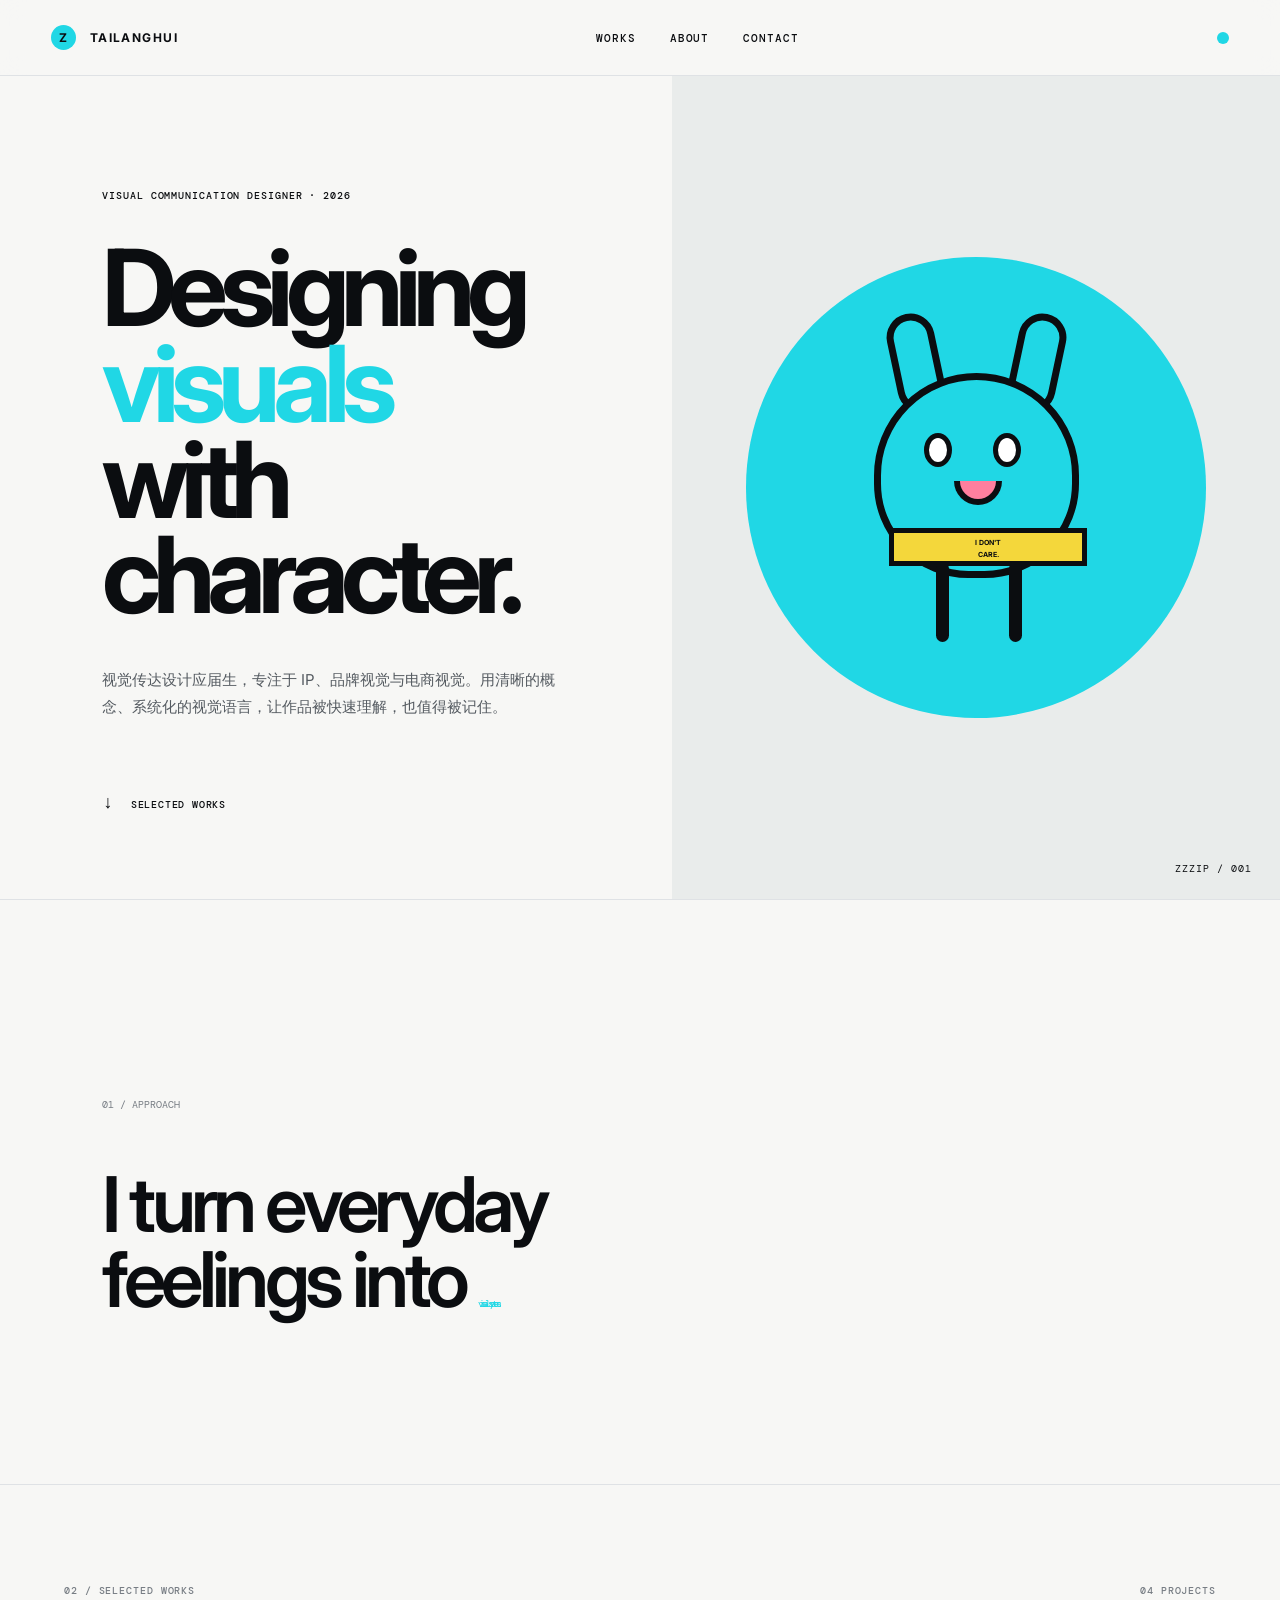
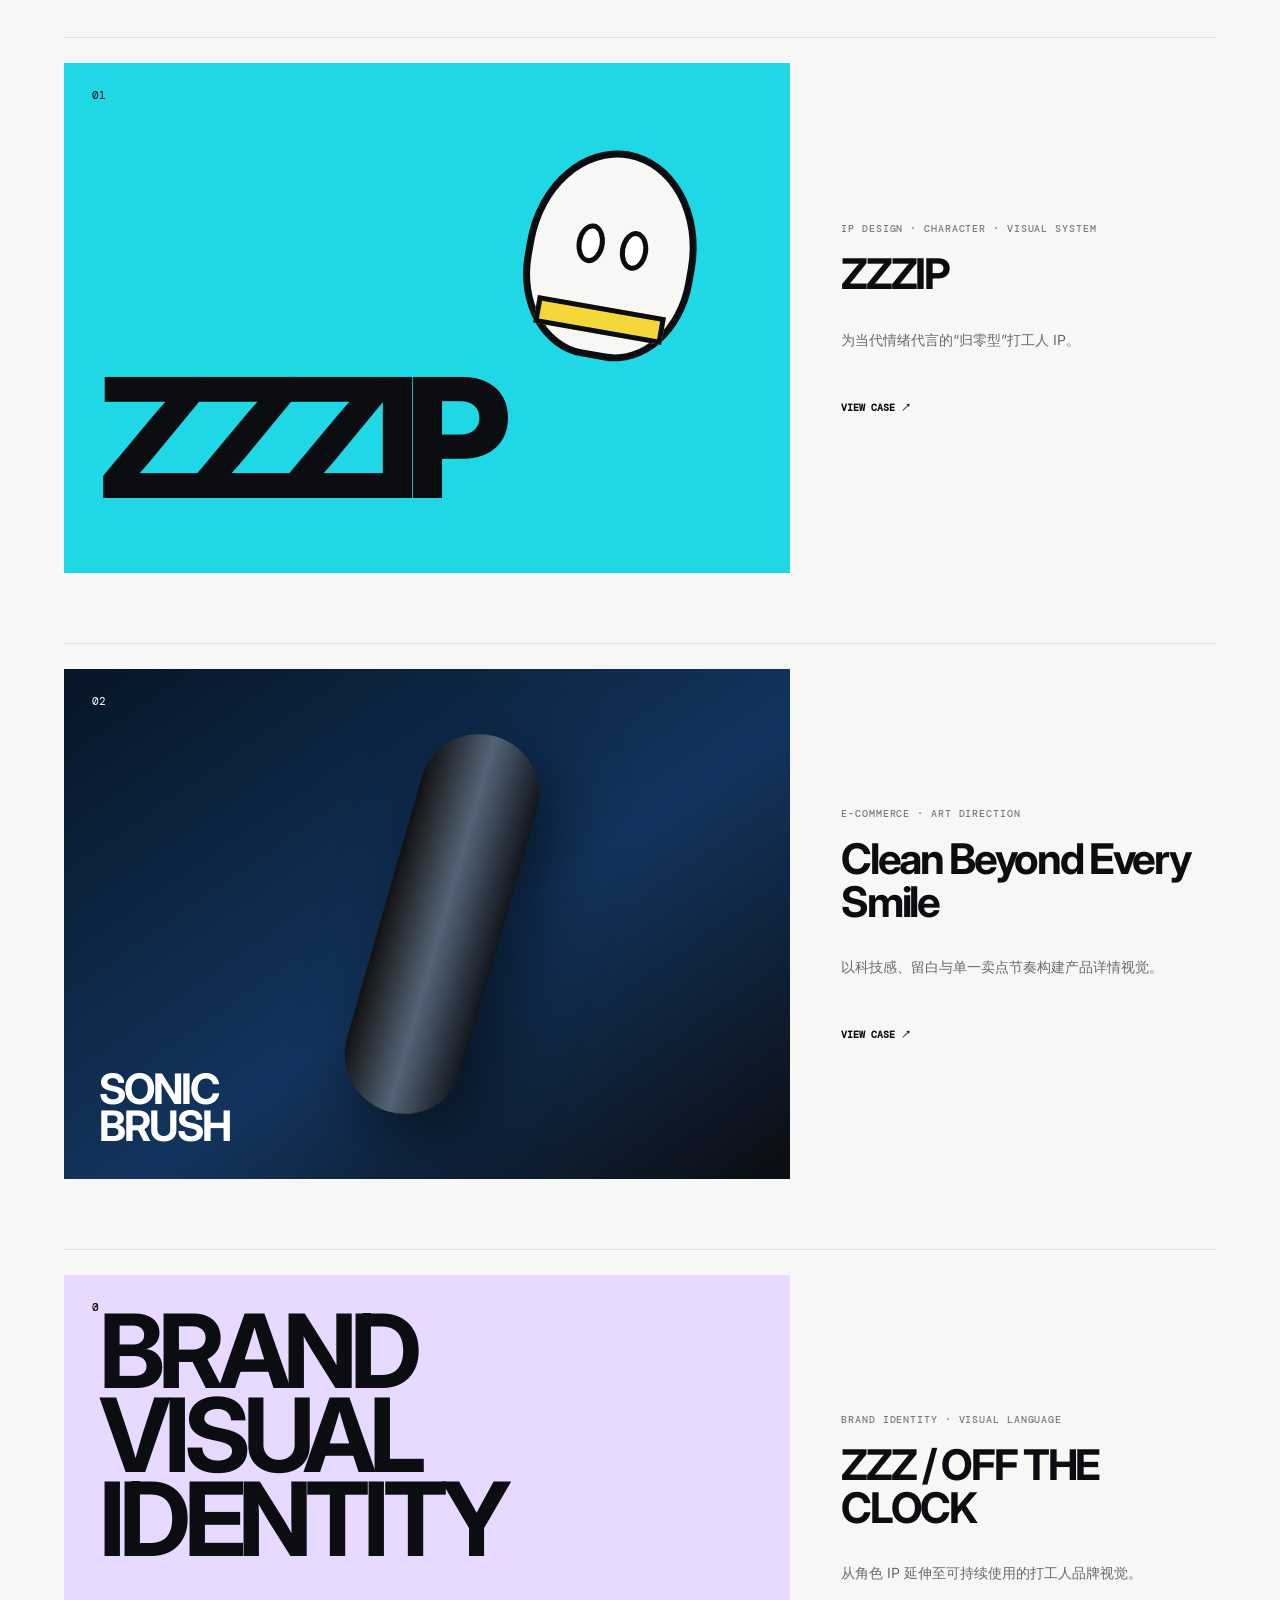
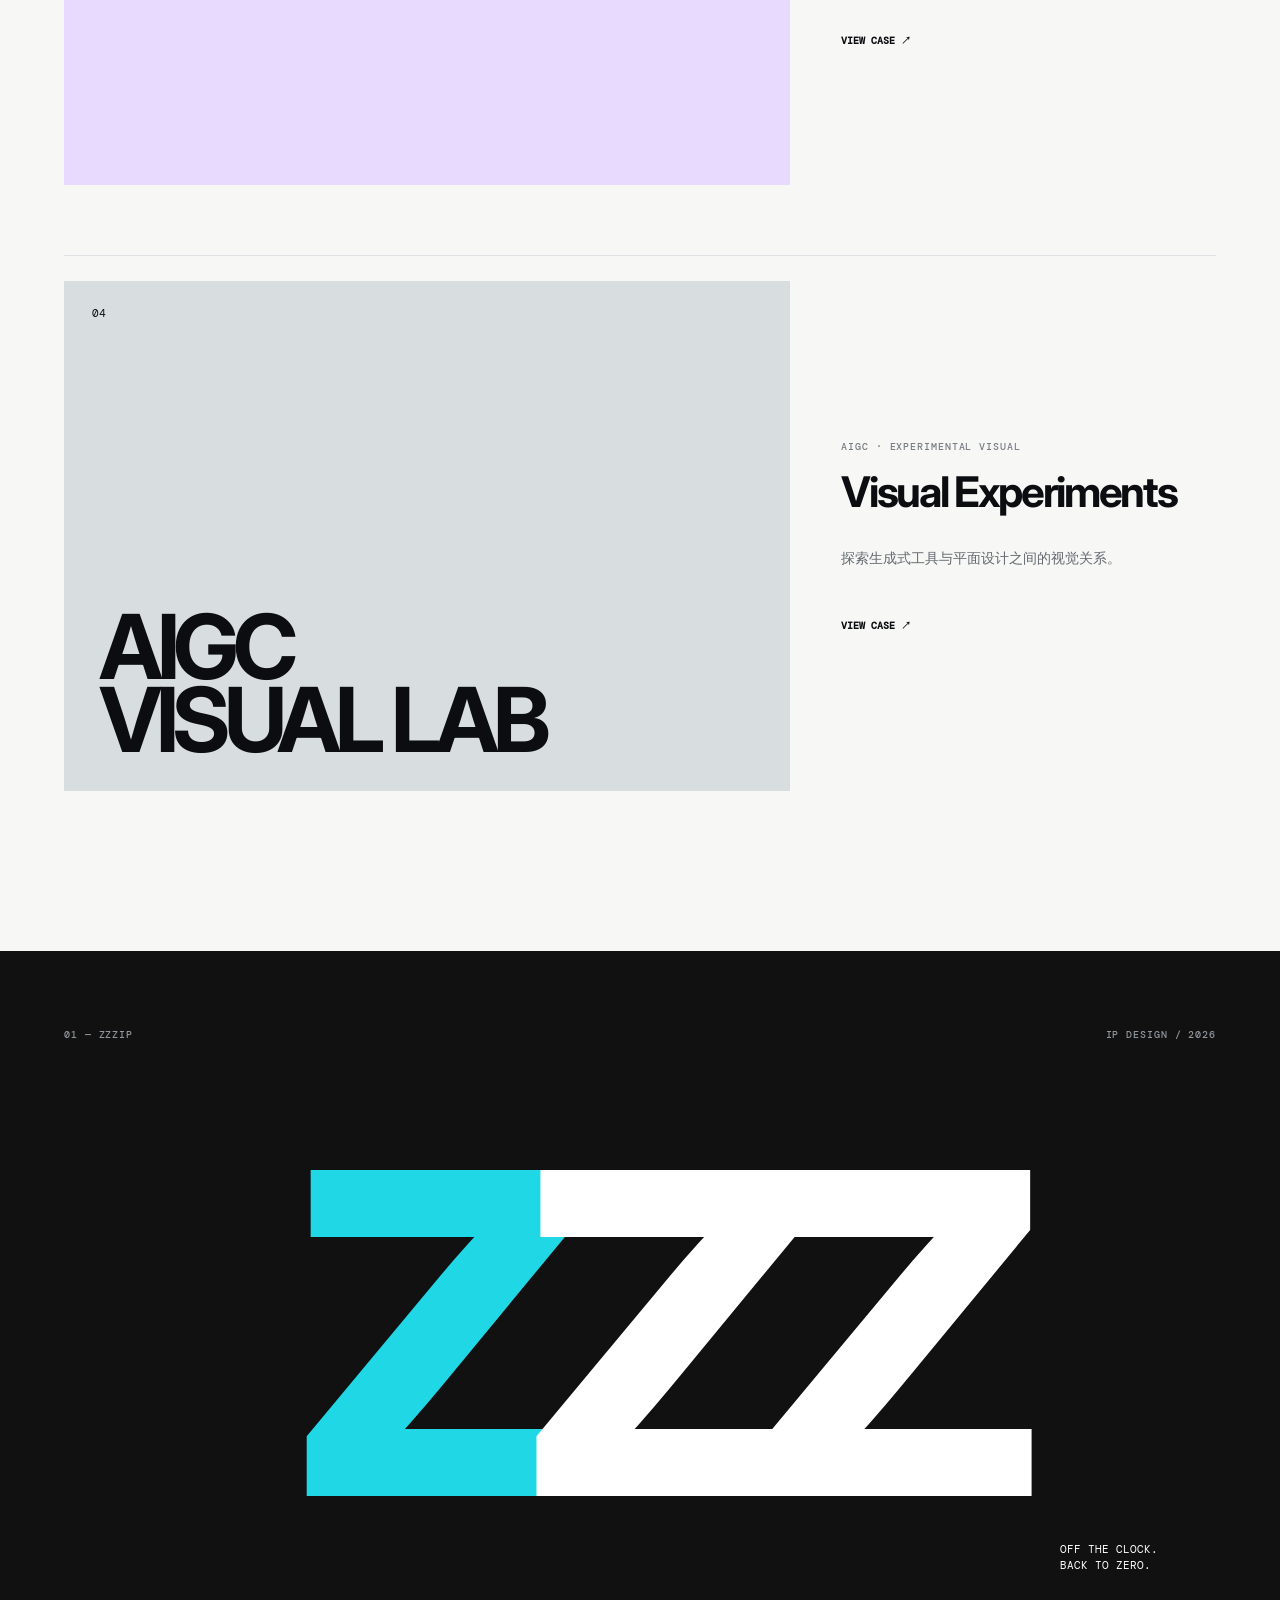
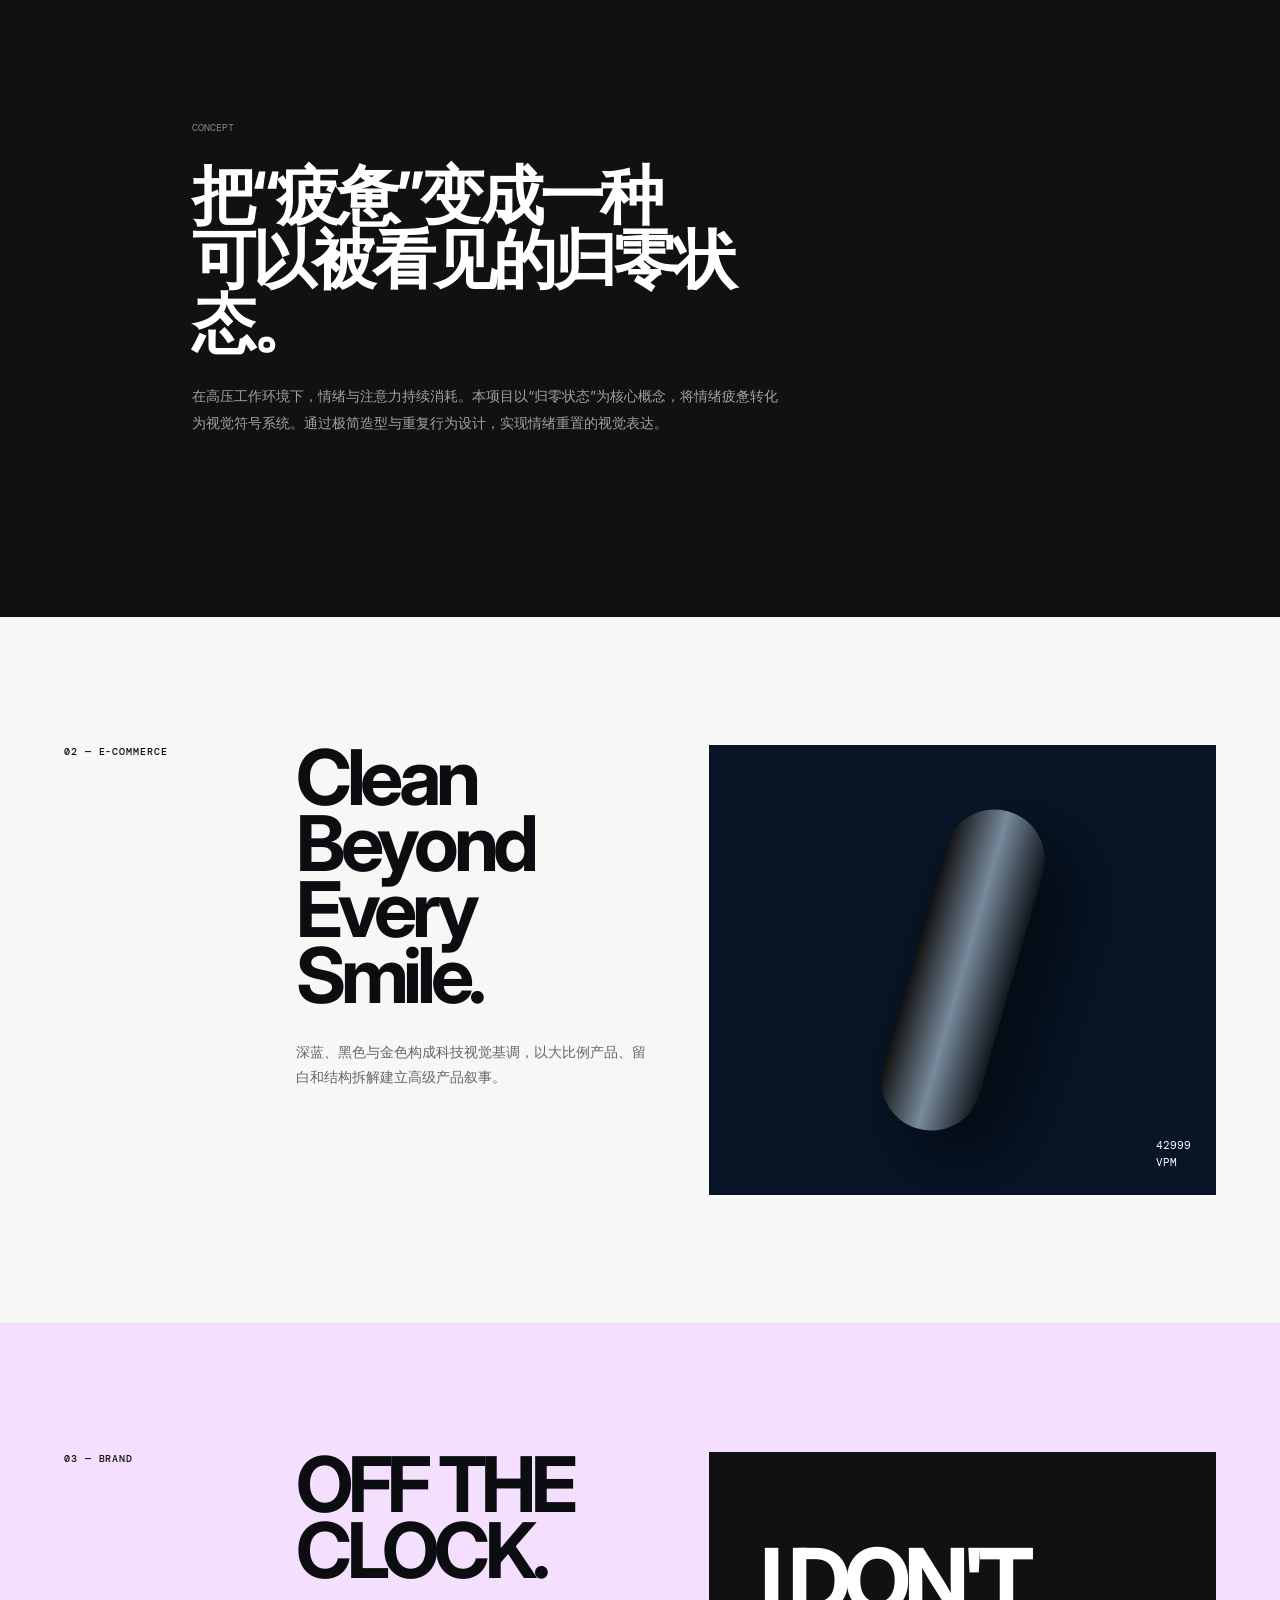
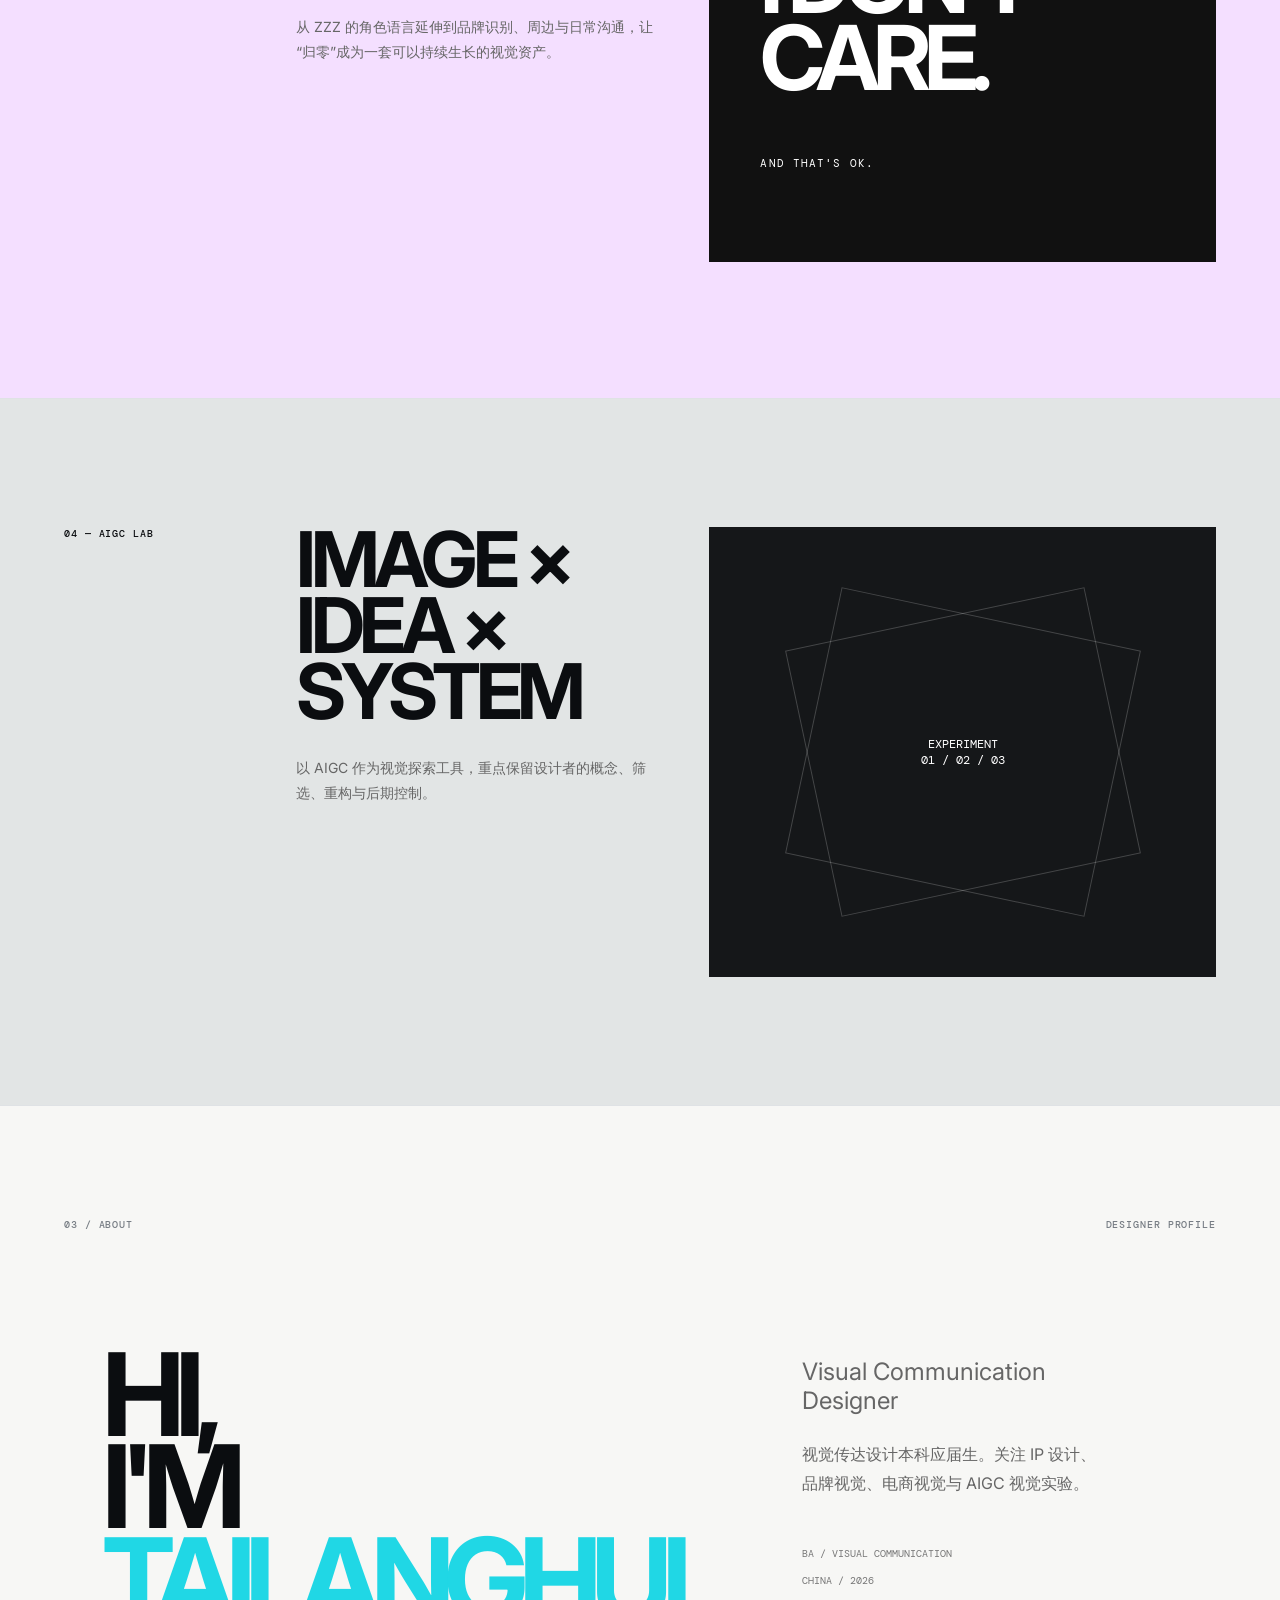
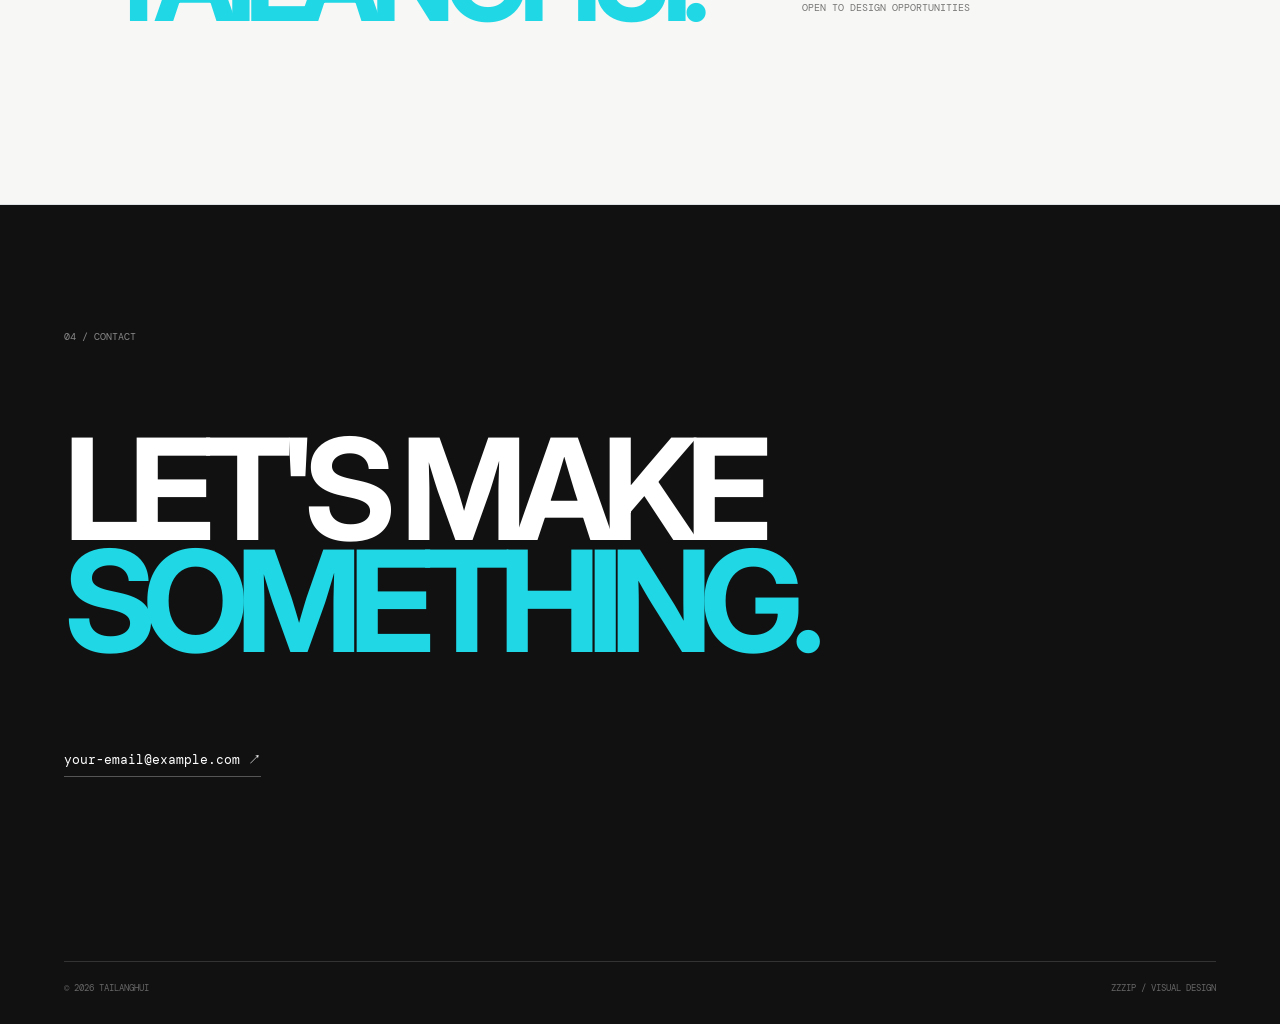
==== index.html @ 6801da4b "Add files via upload" ====
<!doctype html>
<html lang="zh-CN">
<head>
<meta charset="utf-8">
<meta name="viewport" content="width=device-width,initial-scale=1">
<title>ZZZIP — Visual Communication Designer</title>
<link rel="preconnect" href="https://fonts.googleapis.com">
<link rel="preconnect" href="https://fonts.gstatic.com" crossorigin>
<link href="https://fonts.googleapis.com/css2?family=DM+Mono:wght@400;500&family=Inter:wght@400;500;600;700;800&display=swap" rel="stylesheet">
<link rel="stylesheet" href="style.css">
</head>
<body>
<header class="nav">
<a class="brand" href="#top"><span class="brand-mark">Z</span> TAILANGHUI</a>
<nav><a href="#work">WORKS</a><a href="#about">ABOUT</a><a href="#contact">CONTACT</a></nav>
<a class="nav-dot" href="#contact"></a>
</header>
<main id="top">
<section class="hero">
<div class="hero-copy">
<p class="eyebrow">VISUAL COMMUNICATION DESIGNER · 2026</p>
<h1>Designing<br><em>visuals</em> with<br>character.</h1>
<p class="intro">视觉传达设计应届生，专注于 IP、品牌视觉与电商视觉。用清晰的概念、系统化的视觉语言，让作品被快速理解，也值得被记住。</p>
<a class="scroll" href="#work"><span>↓</span> SELECTED WORKS</a>
</div>
<div class="hero-art">
<div class="orb"></div>
<div class="zzz"><div class="ear e1"></div><div class="ear e2"></div><div class="head"></div><div class="eye eye1"></div><div class="eye eye2"></div><div class="mouth"></div><div class="belt">I DON'T<br>CARE.</div><div class="leg l1"></div><div class="leg l2"></div></div>
<span class="art-label">ZZZIP / 001</span>
</div>
</section>
<section class="statement"><span>01 / APPROACH</span><h2>I turn everyday<br>feelings into <span>visual systems.</span></h2></section>
<section id="work" class="works">
<div class="section-head"><p>02 / SELECTED WORKS</p><p>04 PROJECTS</p></div>
<a class="project" href="#zzzip"><div class="project-visual zzz-card"><div class="card-no">01</div><div class="mini-zzz"><i></i><i></i><b></b></div><div class="card-word">ZZZIP</div></div><div class="project-info"><span>IP DESIGN · CHARACTER · VISUAL SYSTEM</span><h3>ZZZIP</h3><p>为当代情绪代言的“归零型”打工人 IP。</p><b>VIEW CASE ↗</b></div></a>
<a class="project" href="#ecommerce"><div class="project-visual blue-gradient"><div class="fake-product"></div><span>02</span><strong>SONIC<br>BRUSH</strong></div><div class="project-info"><span>E-COMMERCE · ART DIRECTION</span><h3>Clean Beyond Every Smile</h3><p>以科技感、留白与单一卖点节奏构建产品详情视觉。</p><b>VIEW CASE ↗</b></div></a>
<a class="project" href="#brand"><div class="project-visual brand-card"><span>03</span><div>BRAND<br>VISUAL<br>IDENTITY</div></div><div class="project-info"><span>BRAND IDENTITY · VISUAL LANGUAGE</span><h3>ZZZ / OFF THE CLOCK</h3><p>从角色 IP 延伸至可持续使用的打工人品牌视觉。</p><b>VIEW CASE ↗</b></div></a>
<a class="project" href="#aigc"><div class="project-visual lab-card"><span>04</span><div class="gridlines"></div><strong>AIGC<br>VISUAL LAB</strong></div><div class="project-info"><span>AIGC · EXPERIMENTAL VISUAL</span><h3>Visual Experiments</h3><p>探索生成式工具与平面设计之间的视觉关系。</p><b>VIEW CASE ↗</b></div></a>
</section>
<section class="case" id="zzzip"><div class="case-top"><span>01 — ZZZIP</span><span>IP DESIGN / 2026</span></div><div class="case-hero"><div class="case-z">Z<span>ZZ</span></div><p>OFF THE CLOCK.<br>BACK TO ZERO.</p></div><div class="case-text"><span>CONCEPT</span><h2>把“疲惫”变成一种<br>可以被看见的归零状态。</h2><p>在高压工作环境下，情绪与注意力持续消耗。本项目以“归零状态”为核心概念，将情绪疲惫转化为视觉符号系统。通过极简造型与重复行为设计，实现情绪重置的视觉表达。</p></div></section>
<section class="case-grid" id="ecommerce"><div class="small-label">02 — E-COMMERCE</div><div><h2>Clean Beyond<br>Every Smile.</h2><p>深蓝、黑色与金色构成科技视觉基调，以大比例产品、留白和结构拆解建立高级产品叙事。</p></div><div class="product-stage"><div class="brush"></div><span>42999<br>VPM</span></div></section>
<section class="case-grid brand-case" id="brand"><div class="small-label">03 — BRAND</div><div><h2>OFF THE<br>CLOCK.</h2><p>从 ZZZ 的角色语言延伸到品牌识别、周边与日常沟通，让“归零”成为一套可以持续生长的视觉资产。</p></div><div class="brand-type">I DON'T CARE.<br><small>AND THAT'S OK.</small></div></section>
<section class="case-grid lab-case" id="aigc"><div class="small-label">04 — AIGC LAB</div><div><h2>IMAGE ×<br>IDEA × SYSTEM</h2><p>以 AIGC 作为视觉探索工具，重点保留设计者的概念、筛选、重构与后期控制。</p></div><div class="lab-stage"><span>EXPERIMENT<br>01 / 02 / 03</span></div></section>
<section id="about" class="about"><div class="section-head"><p>03 / ABOUT</p><p>DESIGNER PROFILE</p></div><div class="about-grid"><h2>HI,<br>I'M <span>TAILANGHUI.</span></h2><div><p class="big">Visual Communication Designer</p><p>视觉传达设计本科应届生。关注 IP 设计、品牌视觉、电商视觉与 AIGC 视觉实验。</p><div class="meta"><span>BA / VISUAL COMMUNICATION</span><span>CHINA / 2026</span><span>OPEN TO DESIGN OPPORTUNITIES</span></div></div></div></section>
<section id="contact" class="contact"><p>04 / CONTACT</p><h2>LET'S MAKE<br><span>SOMETHING.</span></h2><a href="mailto:your-email@example.com">your-email@example.com ↗</a><footer><span>© 2026 TAILANGHUI</span><span>ZZZIP / VISUAL DESIGN</span></footer></section>
</main>
<script src="script.js"></script>
</body></html>
---- style.css ----
:root{--blue:#20d7e5;--ink:#0b0d10;--muted:#777d84;--line:#dfe2e5;--paper:#f7f7f5}*{box-sizing:border-box}html{scroll-behavior:smooth}body{margin:0;background:var(--paper);color:var(--ink);font-family:Inter,Arial,sans-serif}a{color:inherit;text-decoration:none}.nav{height:76px;display:flex;align-items:center;justify-content:space-between;padding:0 4vw;border-bottom:1px solid var(--line);position:sticky;top:0;background:rgba(247,247,245,.9);backdrop-filter:blur(12px);z-index:20}.brand{font-size:12px;font-weight:700;letter-spacing:.12em}.brand-mark{display:inline-grid;place-items:center;width:25px;height:25px;border-radius:50%;background:var(--blue);margin-right:9px}.nav nav{display:flex;gap:34px;font:500 11px "DM Mono",monospace;letter-spacing:.08em}.nav-dot{width:12px;height:12px;border-radius:50%;background:var(--blue)}.hero{min-height:calc(100vh - 76px);display:grid;grid-template-columns:1.05fr .95fr;border-bottom:1px solid var(--line)}.hero-copy{padding:10vh 7vw 8vh 8vw;display:flex;flex-direction:column;justify-content:center}.eyebrow,.section-head,.small-label,.case-top,.project-info span{font:500 10px "DM Mono",monospace;letter-spacing:.09em}.hero h1{font-size:clamp(58px,8.3vw,132px);line-height:.9;letter-spacing:-.075em;margin:28px 0}.hero h1 em{font-style:normal;color:var(--blue)}.intro{max-width:490px;font-size:15px;line-height:1.8;color:#555b61}.scroll{margin-top:55px;font:500 10px "DM Mono",monospace;letter-spacing:.08em}.scroll span{font-size:18px;margin-right:10px}.hero-art{position:relative;overflow:hidden;background:#e9eceb;display:grid;place-items:center}.orb{width:36vw;height:36vw;max-width:570px;max-height:570px;border-radius:50%;background:var(--blue);position:absolute}.zzz{width:260px;height:330px;position:relative;z-index:2}.head{position:absolute;width:205px;height:205px;background:var(--blue);border:7px solid var(--ink);border-radius:50% 50% 46% 46%;left:28px;top:50px}.ear{position:absolute;width:48px;height:100px;background:var(--blue);border:7px solid var(--ink);border-radius:50px;top:-10px}.e1{left:46px;transform:rotate(-12deg)}.e2{right:45px;transform:rotate(12deg)}.eye{position:absolute;width:28px;height:34px;background:white;border:5px solid var(--ink);border-radius:50%;top:110px;z-index:3}.eye1{left:78px}.eye2{left:147px}.mouth{position:absolute;width:48px;height:24px;border:6px solid var(--ink);border-top:0;border-radius:0 0 30px 30px;left:108px;top:158px;z-index:4;background:#ff7f9e}.belt{position:absolute;z-index:4;top:205px;left:43px;width:198px;height:38px;background:#f4d73b;border:5px solid var(--ink);font:700 7px Inter;text-align:center;line-height:12px;padding-top:4px}.leg{position:absolute;width:13px;height:80px;background:var(--ink);top:239px;border-radius:10px}.l1{left:90px}.l2{right:84px}.art-label{position:absolute;right:28px;bottom:24px;font:10px "DM Mono";letter-spacing:.1em}.statement{padding:15vw 8vw 13vw;border-bottom:1px solid var(--line)}.statement span{font:10px "DM Mono";color:var(--muted)}.statement h2{font-size:clamp(42px,6vw,88px);line-height:.98;letter-spacing:-.06em;font-weight:600;margin:55px 0 0}.statement h2 span{color:var(--blue)}.works{padding:7vw 5vw}.section-head{display:flex;justify-content:space-between;color:var(--muted);padding-bottom:30px}.project{display:grid;grid-template-columns:1.55fr .8fr;gap:4vw;border-top:1px solid var(--line);padding:25px 0 70px}.project-visual{min-height:510px;position:relative;overflow:hidden}.zzz-card{background:var(--blue);display:flex;align-items:end;padding:35px}.card-no,.project-visual>span{font:11px "DM Mono";position:absolute;top:25px;left:28px}.card-word{font-size:clamp(90px,13vw,220px);font-weight:800;letter-spacing:-.09em}.mini-zzz{position:absolute;right:13%;top:17%;width:170px;height:210px;background:var(--paper);border:7px solid var(--ink);border-radius:50% 50% 43% 43%;transform:rotate(10deg)}.mini-zzz i{position:absolute;width:28px;height:40px;border:5px solid var(--ink);border-radius:50%;background:white;top:70px}.mini-zzz i:first-child{left:42px}.mini-zzz i:nth-child(2){right:42px}.mini-zzz b{position:absolute;width:130px;height:28px;background:#f4d73b;left:13px;bottom:18px;border:5px solid var(--ink)}.blue-gradient{background:linear-gradient(145deg,#071526,#12345e 55%,#0b0d10);color:white;display:flex;align-items:end;padding:35px}.fake-product{position:absolute;width:120px;height:390px;border-radius:60px;background:linear-gradient(90deg,#111,#536477,#10151b);left:52%;top:50%;transform:translate(-50%,-50%) rotate(16deg);box-shadow:25px 20px 70px #0008}.blue-gradient strong{font-size:42px;line-height:.88;letter-spacing:-.05em}.brand-card{background:#e7d9ff;padding:35px;font-size:clamp(55px,8vw,130px);font-weight:700;line-height:.82;letter-spacing:-.07em}.brand-card span{color:#111}.lab-card{background:#d8dde0;padding:35px;display:flex;align-items:end}.lab-card strong{font-size:clamp(50px,7vw,105px);line-height:.82;letter-spacing:-.07em;z-index:2}.gridlines{position:absolute;inset:0;background:linear-gradient(90deg,transparent 49.5%,#fff8 50%,transparent 50.5%),linear-gradient(0deg,transparent 49.5%,#fff8 50%,transparent 50.5%);background-size:90px 90px}.project-info{display:flex;flex-direction:column;justify-content:center;align-items:flex-start}.project-info span{color:var(--muted)}.project-info h3{font-size:clamp(30px,3.3vw,54px);letter-spacing:-.055em;line-height:1;margin:18px 0}.project-info p{font-size:14px;line-height:1.7;color:#646a70;max-width:360px}.project-info b{font:600 10px "DM Mono";margin-top:35px}.case{background:#111;color:white;padding:6vw 5vw}.case-top{display:flex;justify-content:space-between;color:#8f969d}.case-hero{height:65vh;min-height:430px;display:flex;align-items:center;justify-content:center;position:relative}.case-z{font-size:min(35vw,480px);font-weight:800;letter-spacing:-.13em;color:var(--blue);line-height:.7}.case-z span{color:white}.case-hero p{position:absolute;right:5%;bottom:7%;font:11px "DM Mono";line-height:1.5}.case-text{max-width:850px;padding:7vw 10vw}.case-text span{font:10px "DM Mono";color:#888}.case-text h2{font-size:clamp(40px,5vw,72px);line-height:1;letter-spacing:-.06em;margin:28px 0}.case-text p{max-width:650px;color:#9da2a7;line-height:1.9;font-size:14px}.case-grid{display:grid;grid-template-columns:.5fr 1fr 1.4fr;gap:4vw;padding:10vw 5vw;border-bottom:1px solid var(--line);min-height:75vh;align-items:start}.case-grid h2{font-size:clamp(50px,6vw,95px);line-height:.86;letter-spacing:-.07em;margin:0}.case-grid p{max-width:380px;color:#666;line-height:1.8;font-size:14px;margin-top:30px}.product-stage{height:50vh;background:#081526;position:relative;overflow:hidden}.brush{position:absolute;width:100px;height:330px;left:50%;top:50%;transform:translate(-50%,-50%) rotate(16deg);border-radius:50px;background:linear-gradient(90deg,#111,#77899b,#12171d);box-shadow:35px 20px 70px #0008}.product-stage span{position:absolute;right:25px;bottom:25px;color:white;font:11px "DM Mono";line-height:1.5}.brand-case{background:#f4dfff}.brand-type{font-size:clamp(50px,7vw,105px);line-height:.86;font-weight:700;letter-spacing:-.08em;background:#111;color:white;padding:7vw 4vw}.brand-type small{font:11px "DM Mono";letter-spacing:.1em}.lab-case{background:#e2e5e5}.lab-stage{height:50vh;background:#151719;position:relative;display:grid;place-items:center;color:white;font:12px "DM Mono";text-align:center}.lab-stage:before,.lab-stage:after{content:"";position:absolute;width:60%;height:60%;border:1px solid #ffffff33;transform:rotate(12deg)}.lab-stage:after{transform:rotate(-12deg)}.about{padding:8vw 5vw;border-bottom:1px solid var(--line)}.about-grid{display:grid;grid-template-columns:1.2fr .8fr;gap:8vw;padding:6vw 3vw}.about h2{font-size:clamp(60px,9vw,140px);line-height:.8;letter-spacing:-.09em;margin:0}.about h2 span{color:var(--blue)}.about .big{font-size:24px;line-height:1.2;margin-top:10px}.about-grid p{line-height:1.8;color:#666}.meta{display:flex;flex-direction:column;gap:14px;margin-top:50px;font:10px "DM Mono";color:#777}.contact{padding:9vw 5vw 30px;background:#111;color:white}.contact>p{font:10px "DM Mono";color:#888}.contact h2{font-size:clamp(65px,11vw,180px);line-height:.8;letter-spacing:-.09em;margin:7vw 0}.contact h2 span{color:var(--blue)}.contact>a{font:13px "DM Mono";border-bottom:1px solid #555;padding-bottom:8px}.contact footer{margin-top:15vw;padding-top:20px;border-top:1px solid #333;display:flex;justify-content:space-between;color:#666;font:9px "DM Mono"}@media(max-width:800px){.nav{height:62px;padding:0 20px}.nav nav{gap:15px;font-size:9px}.hero{grid-template-columns:1fr}.hero-copy{padding:70px 25px}.hero h1{font-size:64px}.hero-art{min-height:470px}.orb{width:390px;height:390px}.project,.case-grid,.about-grid{grid-template-columns:1fr}.project-visual{min-height:330px}.project-info{padding:10px 0 40px}.case-hero{min-height:360px}.case-z{font-size:55vw}.case-grid{gap:35px;min-height:auto}.product-stage,.lab-stage{height:55vh}.brand-type{min-height:50vh}.about-grid{padding:60px 0}.contact h2{font-size:65px}.contact footer{flex-direction:column;gap:10px}}
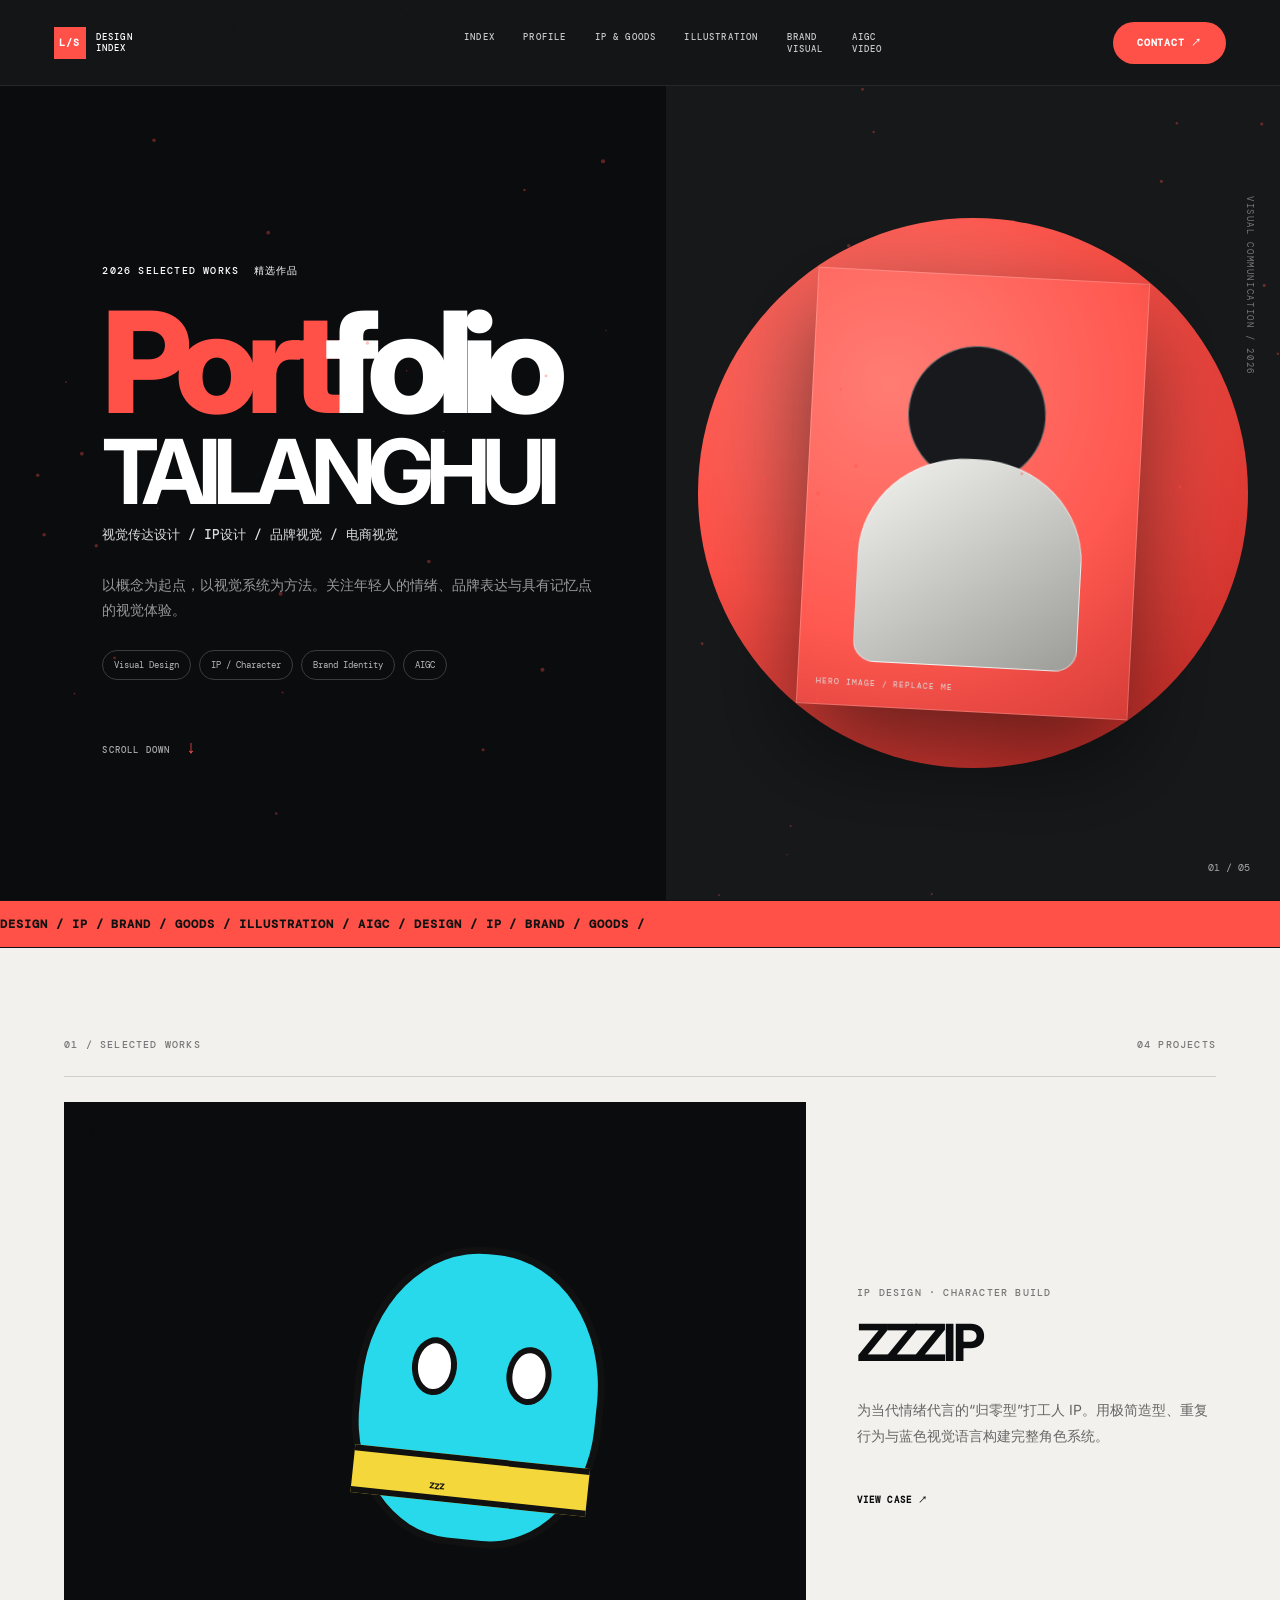
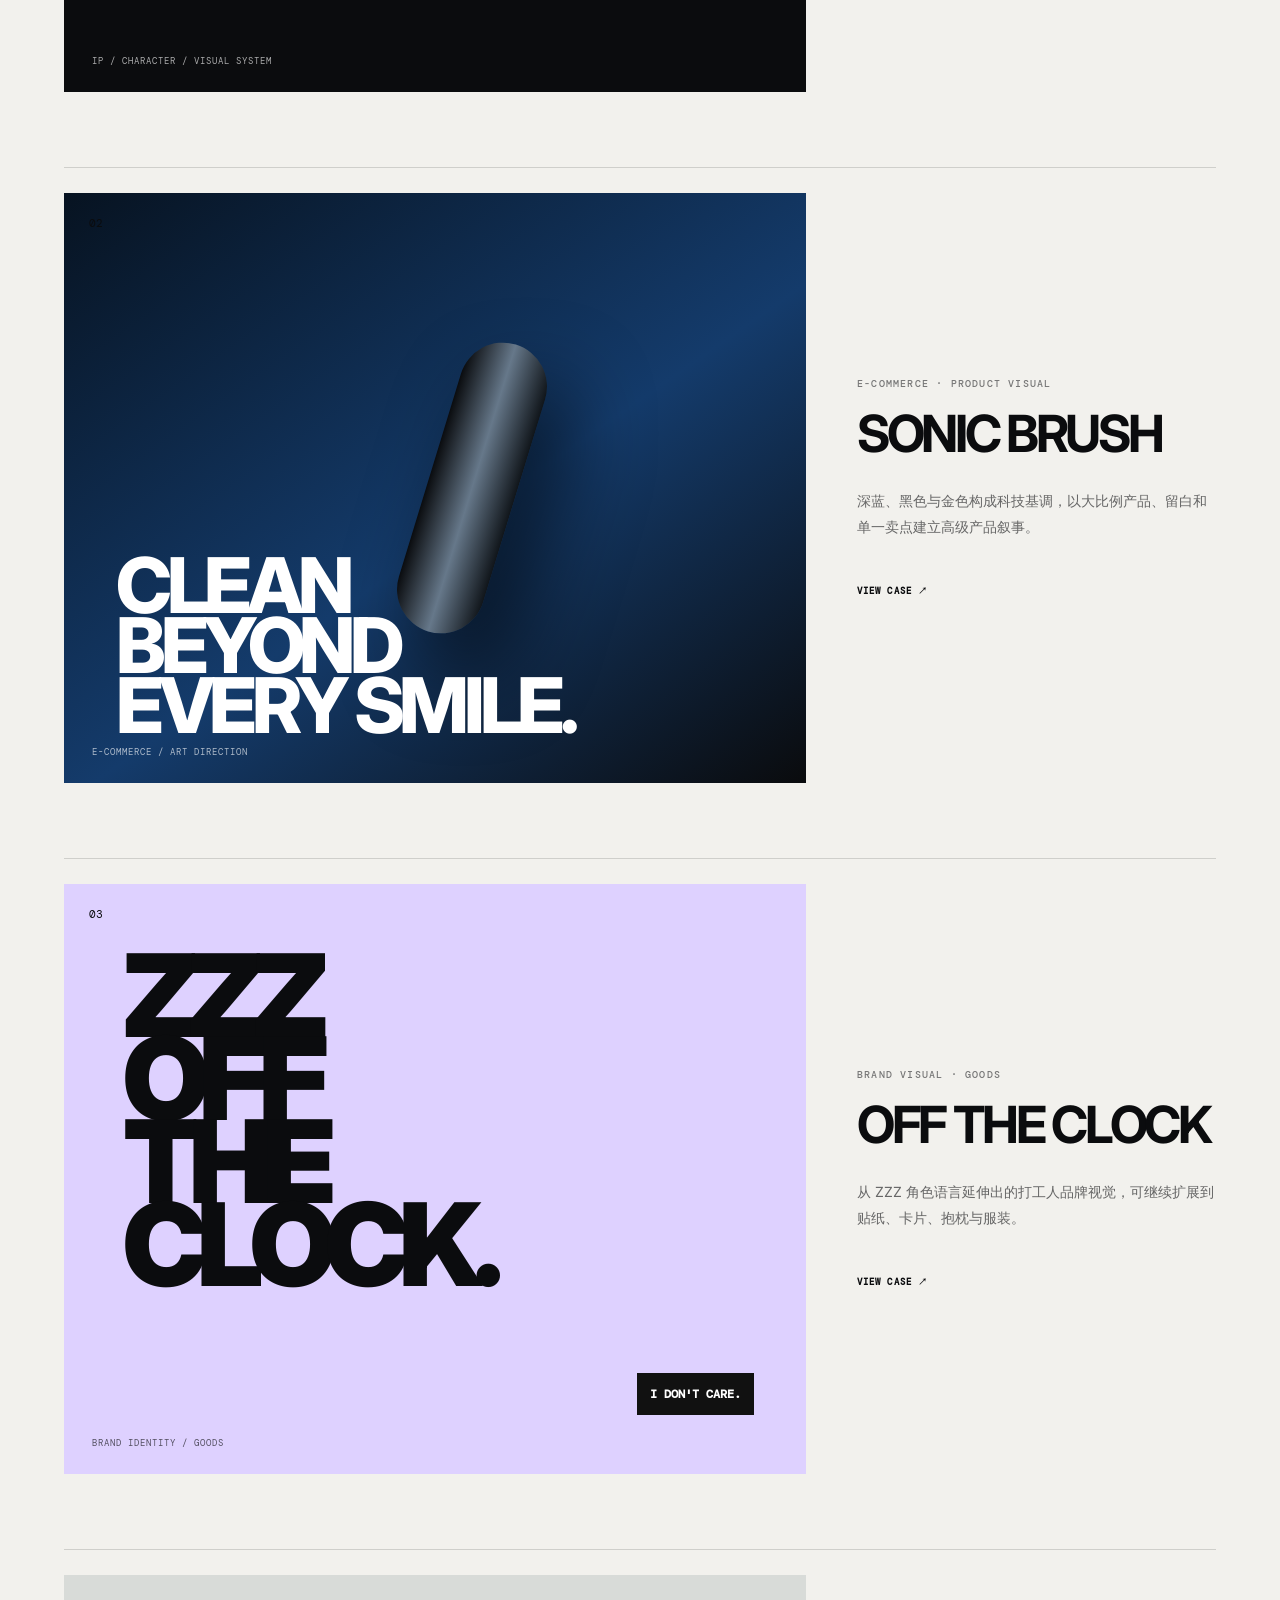
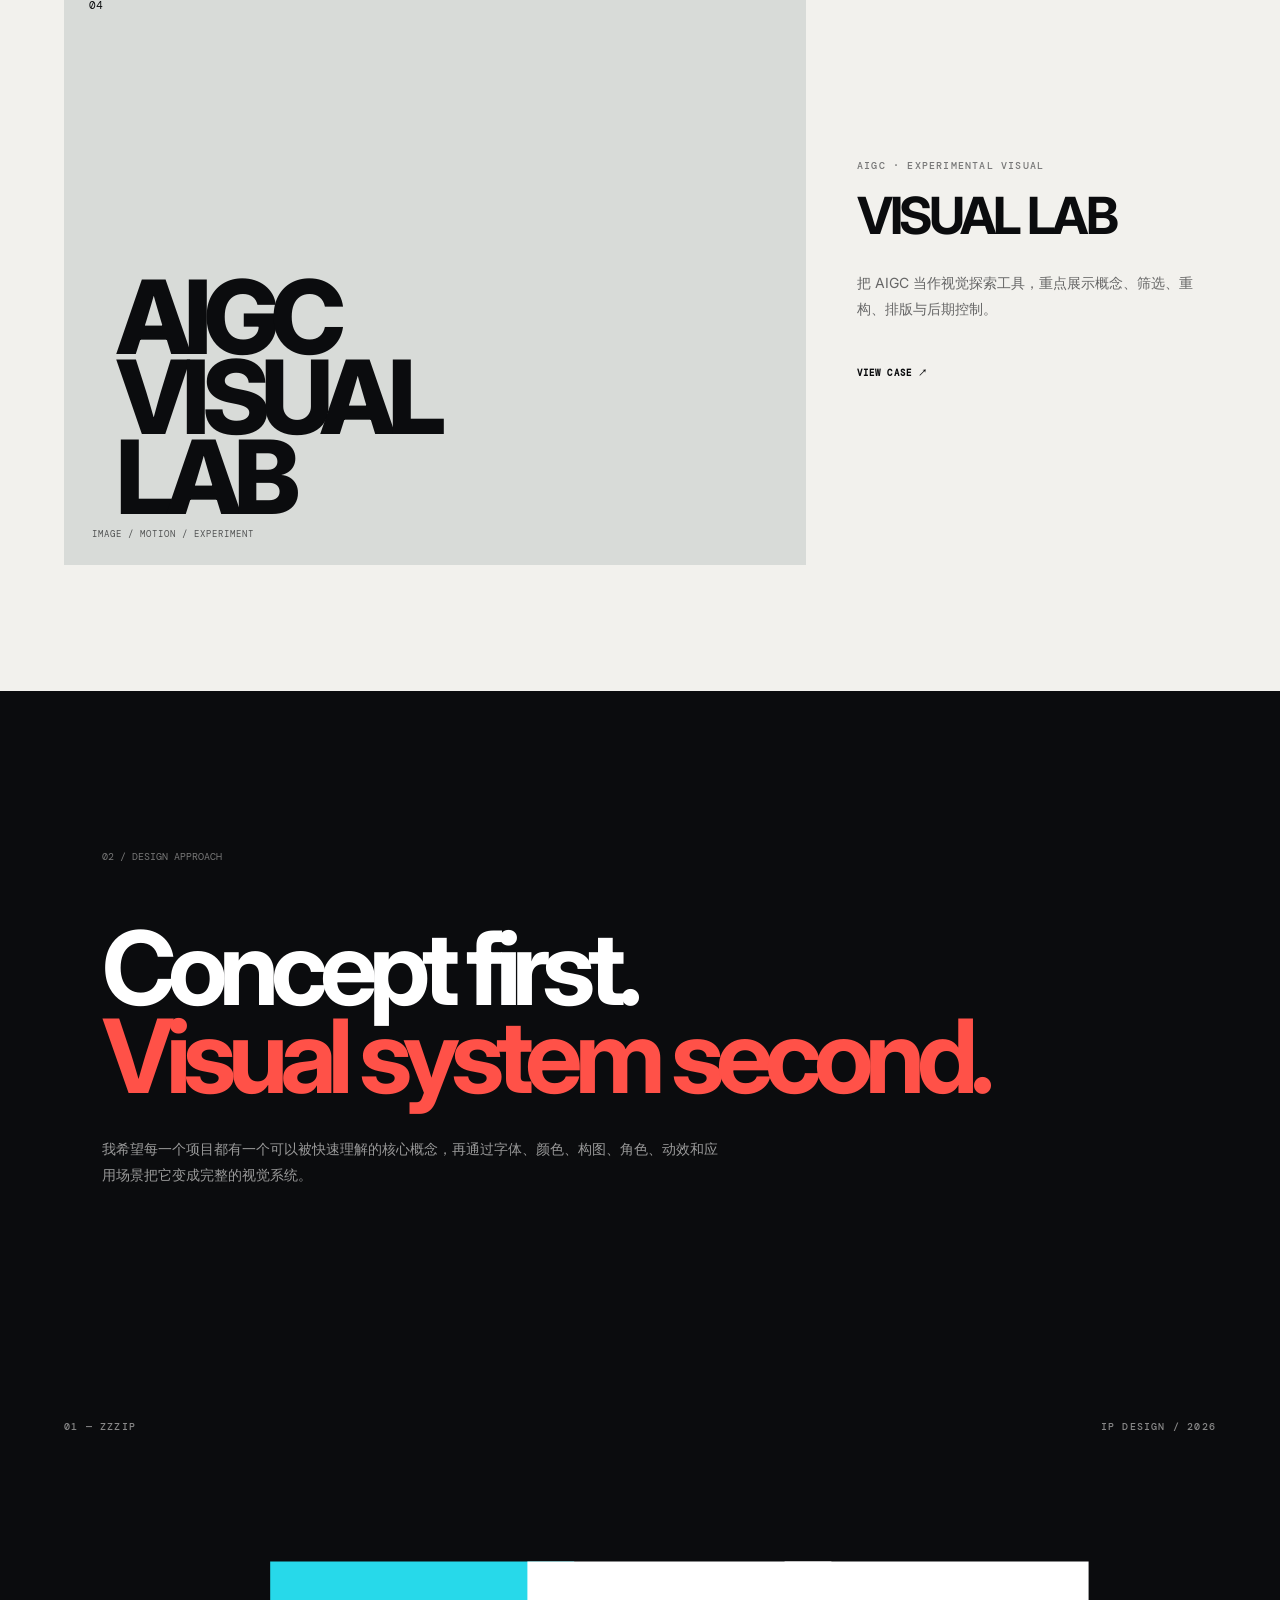
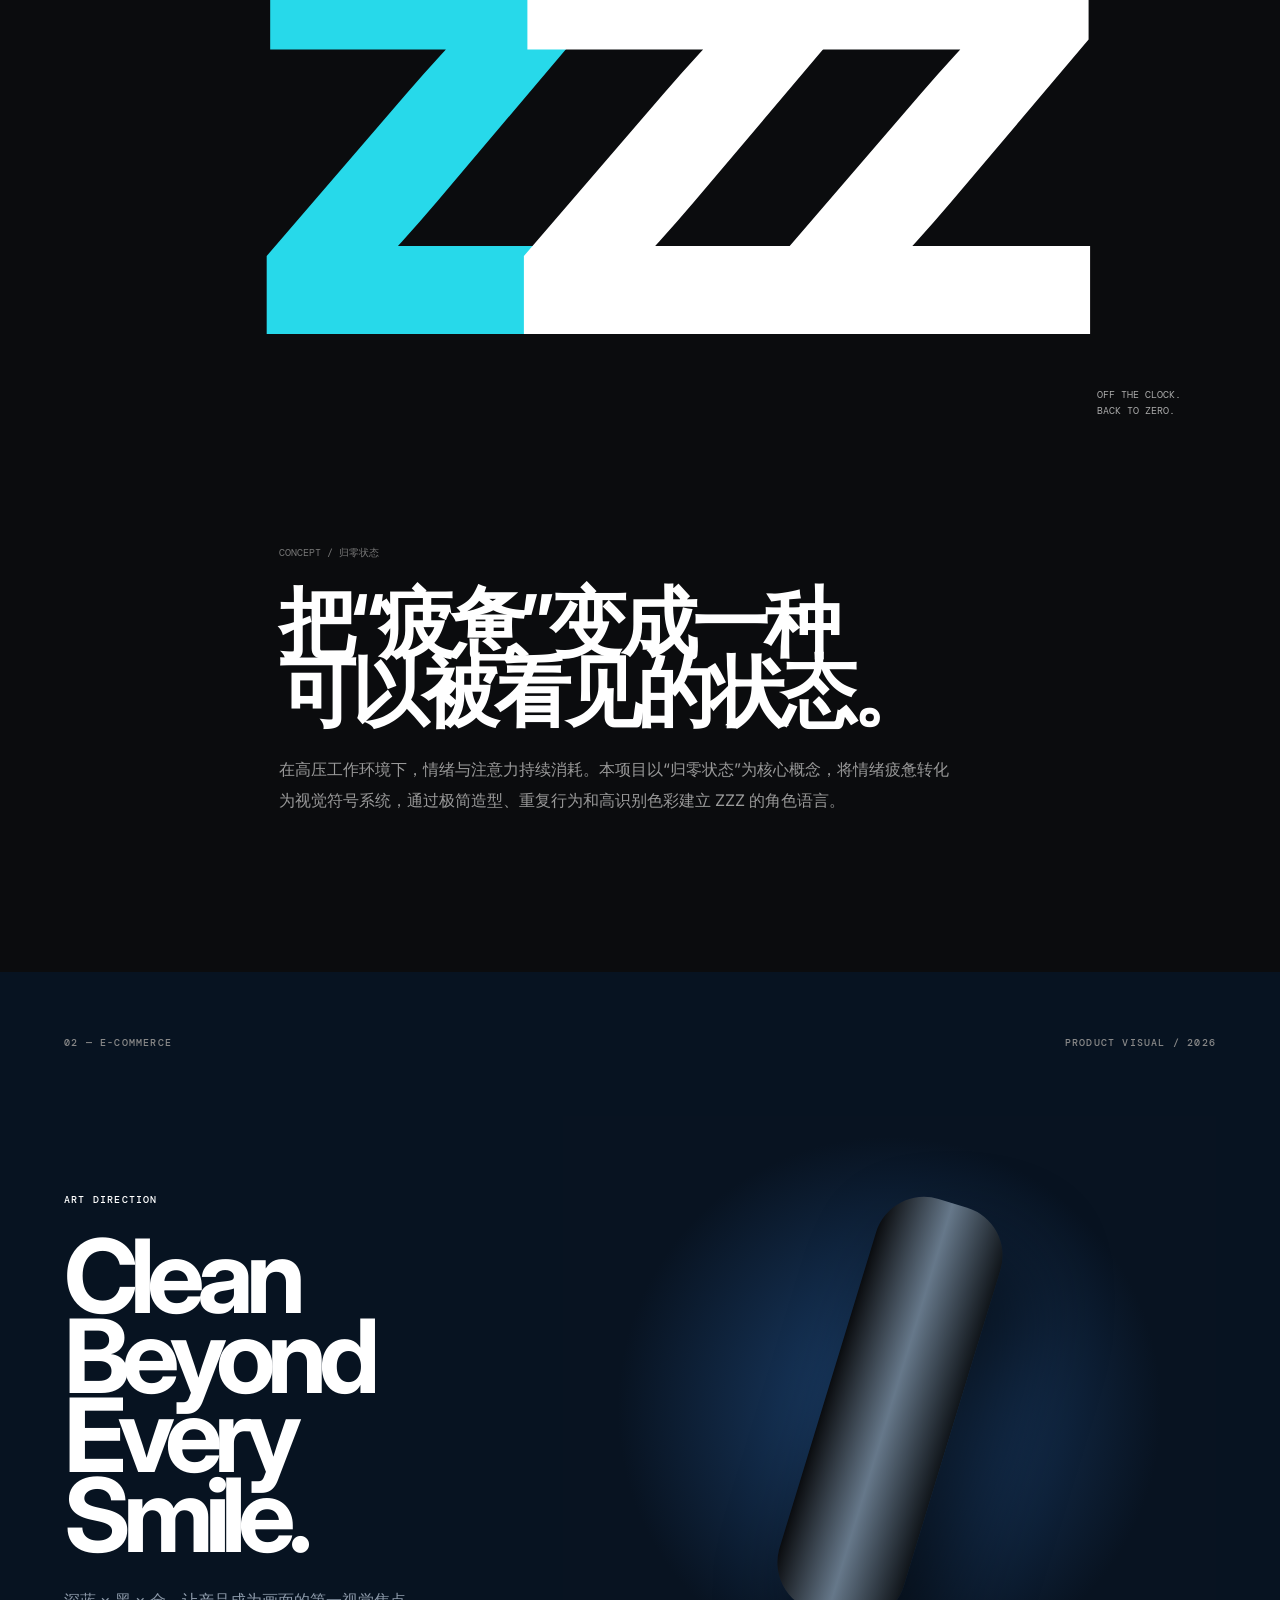
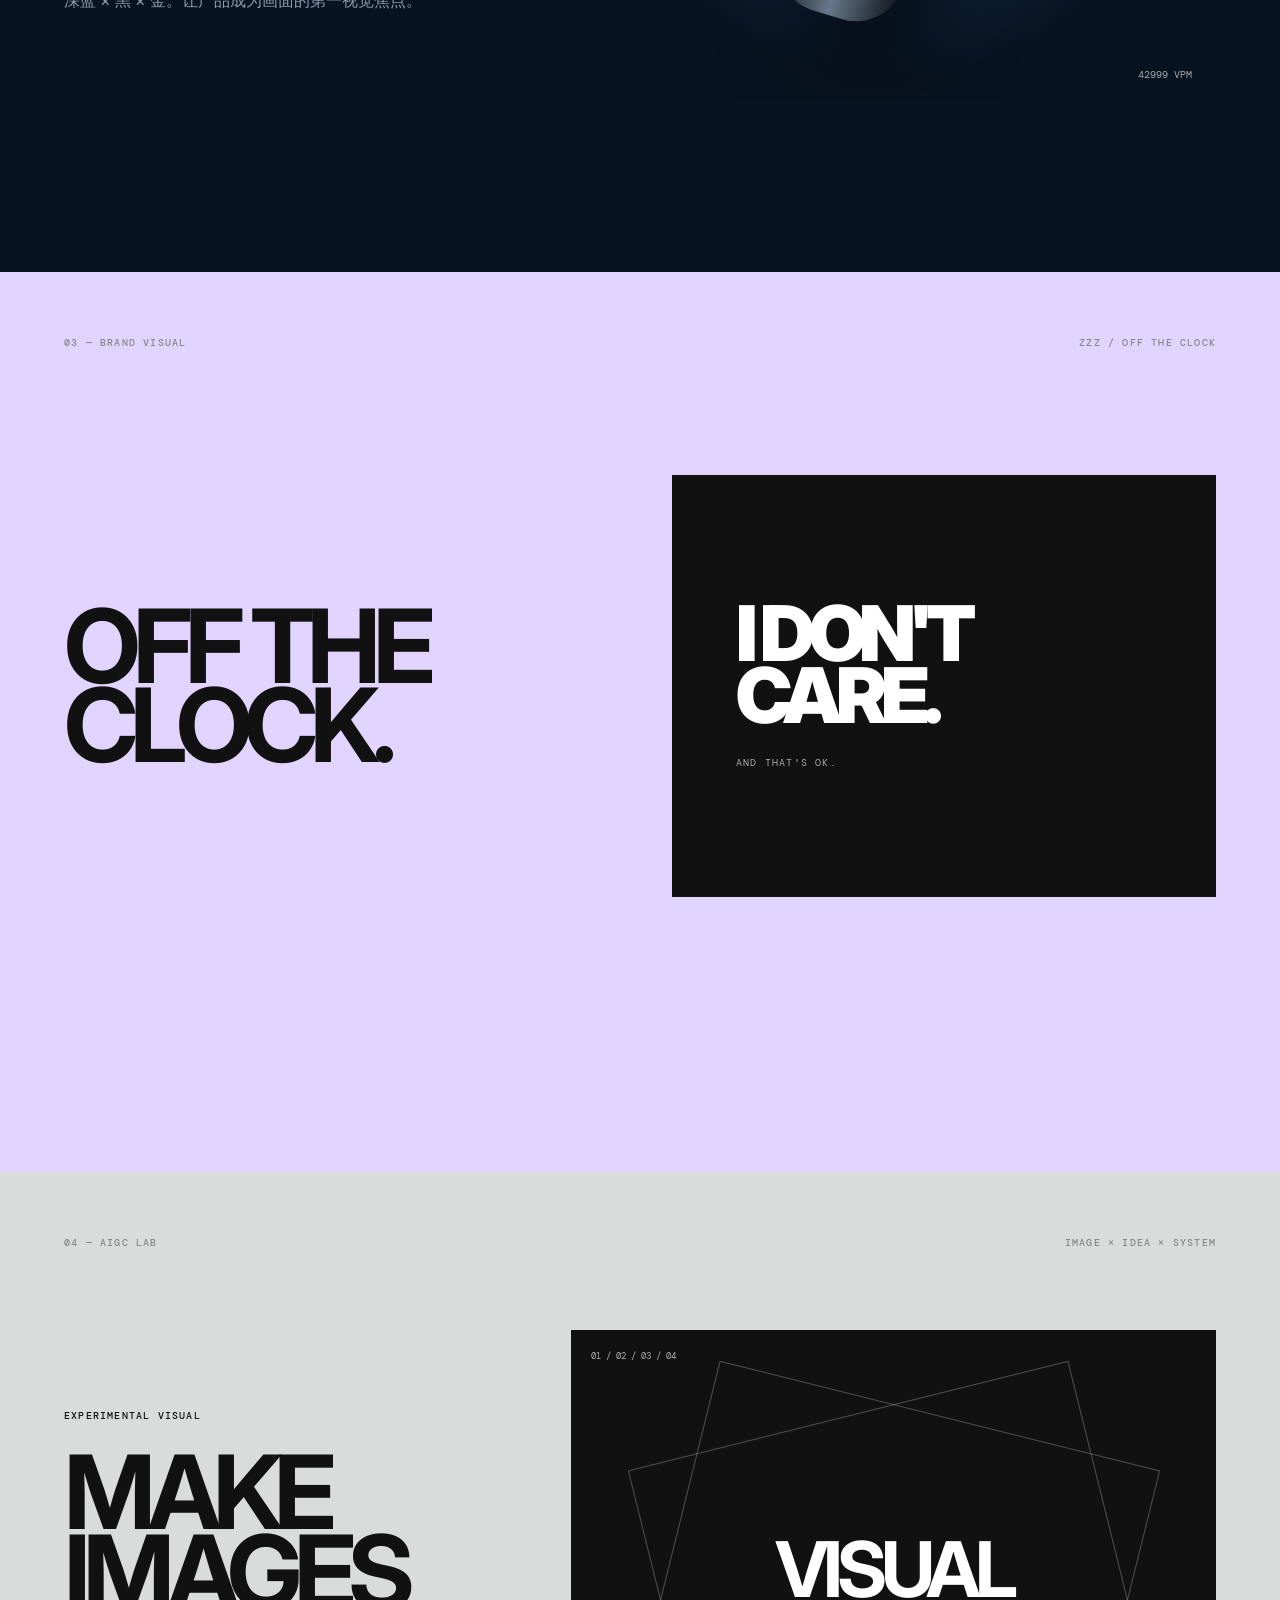
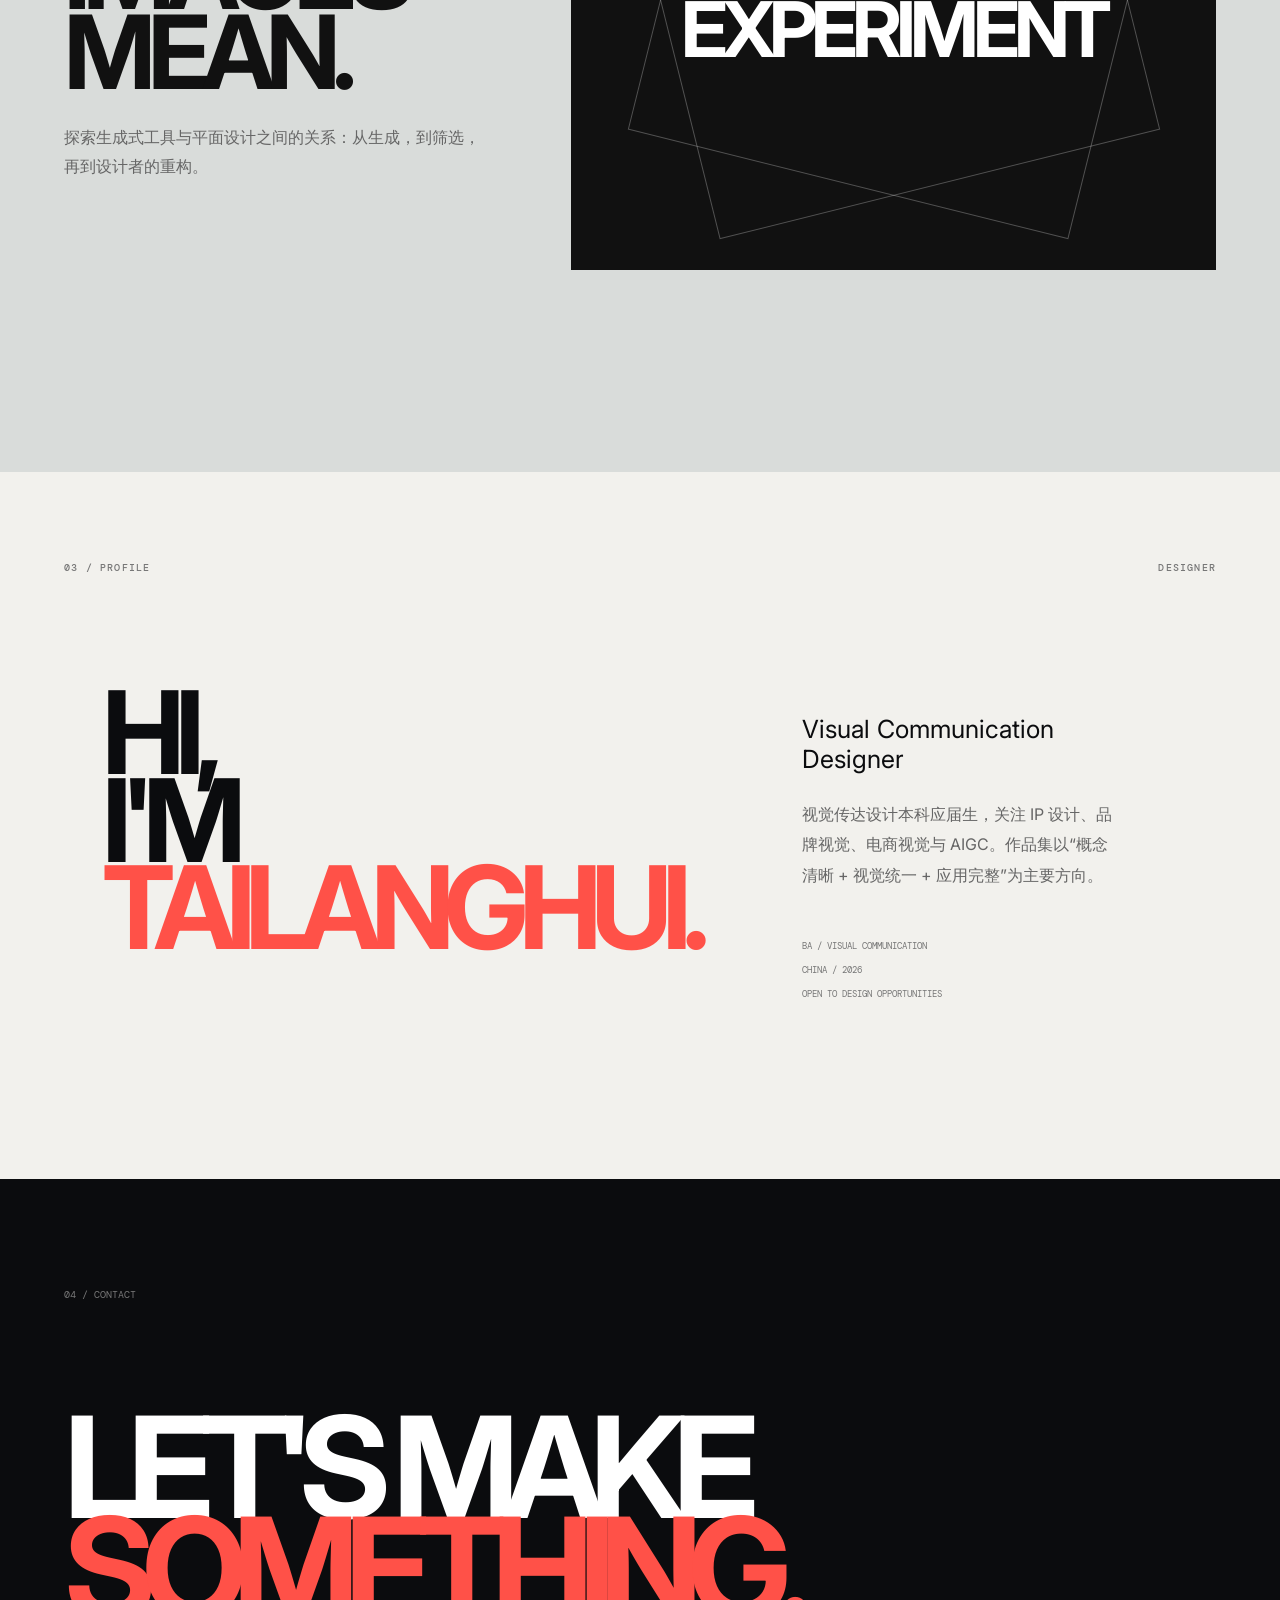
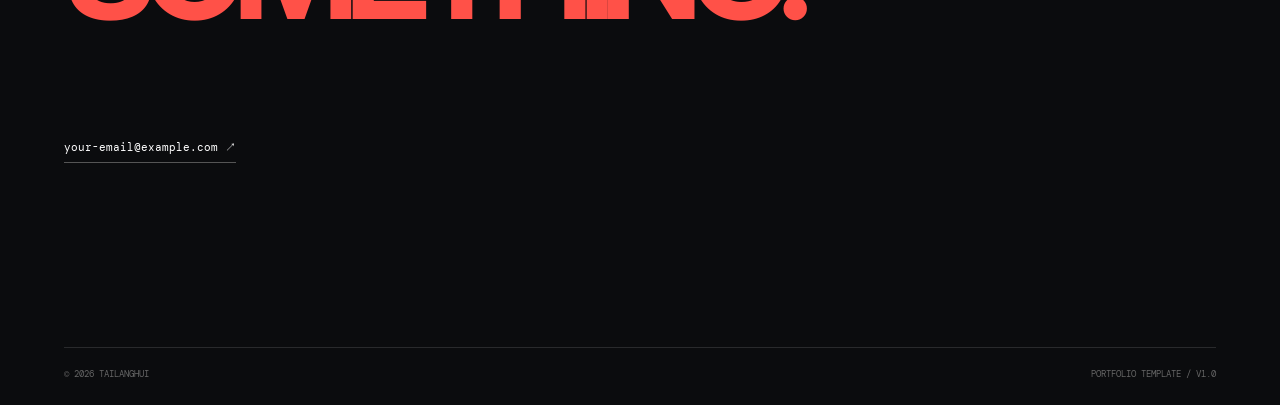
==== commit 1400d728: "Add files via upload" ====
--- a/index.html
+++ b/index.html
@@ -3,46 +3,172 @@
 <head>
 <meta charset="utf-8">
 <meta name="viewport" content="width=device-width,initial-scale=1">
-<title>ZZZIP — Visual Communication Designer</title>
+<meta name="description" content="Tailanghui — Visual Communication Design Portfolio">
+<title>PORTFOLIO — TAILANGHUI</title>
 <link rel="preconnect" href="https://fonts.googleapis.com">
 <link rel="preconnect" href="https://fonts.gstatic.com" crossorigin>
-<link href="https://fonts.googleapis.com/css2?family=DM+Mono:wght@400;500&family=Inter:wght@400;500;600;700;800&display=swap" rel="stylesheet">
+<link href="https://fonts.googleapis.com/css2?family=DM+Mono:wght@400;500&family=Inter:wght@400;600;700;800;900&display=swap" rel="stylesheet">
 <link rel="stylesheet" href="style.css">
 </head>
 <body>
+<canvas id="particle-canvas" aria-hidden="true"></canvas>
+
 <header class="nav">
-<a class="brand" href="#top"><span class="brand-mark">Z</span> TAILANGHUI</a>
-<nav><a href="#work">WORKS</a><a href="#about">ABOUT</a><a href="#contact">CONTACT</a></nav>
-<a class="nav-dot" href="#contact"></a>
+  <a class="brand" href="#top"><span class="brand-mark">L/S</span><span>DESIGN<br>INDEX</span></a>
+  <nav>
+    <a href="#work">INDEX</a><a href="#profile">PROFILE</a>
+    <a href="#work">IP &amp; GOODS</a><a href="#work">ILLUSTRATION</a>
+    <a href="#work">BRAND<br>VISUAL</a><a href="#work">AIGC<br>VIDEO</a>
+  </nav>
+  <a class="contact-pill" href="#contact">CONTACT ↗</a>
+  <button class="menu-btn" aria-label="Open menu">+</button>
 </header>
+
 <main id="top">
 <section class="hero">
-<div class="hero-copy">
-<p class="eyebrow">VISUAL COMMUNICATION DESIGNER · 2026</p>
-<h1>Designing<br><em>visuals</em> with<br>character.</h1>
-<p class="intro">视觉传达设计应届生，专注于 IP、品牌视觉与电商视觉。用清晰的概念、系统化的视觉语言，让作品被快速理解，也值得被记住。</p>
-<a class="scroll" href="#work"><span>↓</span> SELECTED WORKS</a>
-</div>
-<div class="hero-art">
-<div class="orb"></div>
-<div class="zzz"><div class="ear e1"></div><div class="ear e2"></div><div class="head"></div><div class="eye eye1"></div><div class="eye eye2"></div><div class="mouth"></div><div class="belt">I DON'T<br>CARE.</div><div class="leg l1"></div><div class="leg l2"></div></div>
-<span class="art-label">ZZZIP / 001</span>
-</div>
+  <div class="hero-copy">
+    <p class="eyebrow">2026 SELECTED WORKS&nbsp;&nbsp;精选作品</p>
+    <h1><span>Port</span>folio</h1>
+    <h2>TAILANGHUI</h2>
+    <p class="cn">视觉传达设计 / IP设计 / 品牌视觉 / 电商视觉</p>
+    <p class="intro">以概念为起点，以视觉系统为方法。关注年轻人的情绪、品牌表达与具有记忆点的视觉体验。</p>
+    <div class="roles">
+      <span>Visual Design</span><span>IP / Character</span>
+      <span>Brand Identity</span><span>AIGC</span>
+    </div>
+    <a class="scroll" href="#work">SCROLL DOWN <span>↓</span></a>
+  </div>
+
+  <div class="hero-visual">
+    <div class="visual-grid"></div>
+    <div class="hero-orb"></div>
+    <div class="hero-frame">
+      <div class="frame-head"></div><div class="frame-body"></div>
+      <div class="frame-label">HERO IMAGE / REPLACE ME</div>
+    </div>
+    <div class="vertical-type">VISUAL COMMUNICATION / 2026</div>
+    <div class="hero-index">01 / 05</div>
+  </div>
 </section>
-<section class="statement"><span>01 / APPROACH</span><h2>I turn everyday<br>feelings into <span>visual systems.</span></h2></section>
-<section id="work" class="works">
-<div class="section-head"><p>02 / SELECTED WORKS</p><p>04 PROJECTS</p></div>
-<a class="project" href="#zzzip"><div class="project-visual zzz-card"><div class="card-no">01</div><div class="mini-zzz"><i></i><i></i><b></b></div><div class="card-word">ZZZIP</div></div><div class="project-info"><span>IP DESIGN · CHARACTER · VISUAL SYSTEM</span><h3>ZZZIP</h3><p>为当代情绪代言的“归零型”打工人 IP。</p><b>VIEW CASE ↗</b></div></a>
-<a class="project" href="#ecommerce"><div class="project-visual blue-gradient"><div class="fake-product"></div><span>02</span><strong>SONIC<br>BRUSH</strong></div><div class="project-info"><span>E-COMMERCE · ART DIRECTION</span><h3>Clean Beyond Every Smile</h3><p>以科技感、留白与单一卖点节奏构建产品详情视觉。</p><b>VIEW CASE ↗</b></div></a>
-<a class="project" href="#brand"><div class="project-visual brand-card"><span>03</span><div>BRAND<br>VISUAL<br>IDENTITY</div></div><div class="project-info"><span>BRAND IDENTITY · VISUAL LANGUAGE</span><h3>ZZZ / OFF THE CLOCK</h3><p>从角色 IP 延伸至可持续使用的打工人品牌视觉。</p><b>VIEW CASE ↗</b></div></a>
-<a class="project" href="#aigc"><div class="project-visual lab-card"><span>04</span><div class="gridlines"></div><strong>AIGC<br>VISUAL LAB</strong></div><div class="project-info"><span>AIGC · EXPERIMENTAL VISUAL</span><h3>Visual Experiments</h3><p>探索生成式工具与平面设计之间的视觉关系。</p><b>VIEW CASE ↗</b></div></a>
+
+<section class="marquee"><div>DESIGN / IP / BRAND / GOODS / ILLUSTRATION / AIGC / DESIGN / IP / BRAND / GOODS /</div></section>
+
+<section id="work" class="work-section">
+  <div class="section-top"><span>01 / SELECTED WORKS</span><span>04 PROJECTS</span></div>
+
+  <a class="project-card project-dark" href="#zzzip">
+    <div class="project-number">01</div>
+    <div class="project-art zzz-art">
+      <div class="zzz-shape"><i></i><i></i><b></b><em>ZZZ</em></div>
+      <span class="art-note">IP / CHARACTER / VISUAL SYSTEM</span>
+    </div>
+    <div class="project-meta">
+      <span>IP DESIGN · CHARACTER BUILD</span><h3>ZZZIP</h3>
+      <p>为当代情绪代言的“归零型”打工人 IP。用极简造型、重复行为与蓝色视觉语言构建完整角色系统。</p>
+      <strong>VIEW CASE ↗</strong>
+    </div>
+  </a>
+
+  <a class="project-card project-blue" href="#ecommerce">
+    <div class="project-number">02</div>
+    <div class="project-art product-art">
+      <div class="product"></div><div class="product-copy">CLEAN<br>BEYOND<br>EVERY SMILE.</div>
+      <span class="art-note">E-COMMERCE / ART DIRECTION</span>
+    </div>
+    <div class="project-meta">
+      <span>E-COMMERCE · PRODUCT VISUAL</span><h3>SONIC BRUSH</h3>
+      <p>深蓝、黑色与金色构成科技基调，以大比例产品、留白和单一卖点建立高级产品叙事。</p>
+      <strong>VIEW CASE ↗</strong>
+    </div>
+  </a>
+
+  <a class="project-card project-lilac" href="#brand">
+    <div class="project-number">03</div>
+    <div class="project-art brand-art">
+      <span>ZZZ<br>OFF<br>THE<br>CLOCK.</span><b>I DON'T CARE.</b>
+      <div class="art-note">BRAND IDENTITY / GOODS</div>
+    </div>
+    <div class="project-meta">
+      <span>BRAND VISUAL · GOODS</span><h3>OFF THE CLOCK</h3>
+      <p>从 ZZZ 角色语言延伸出的打工人品牌视觉，可继续扩展到贴纸、卡片、抱枕与服装。</p>
+      <strong>VIEW CASE ↗</strong>
+    </div>
+  </a>
+
+  <a class="project-card project-light" href="#aigc">
+    <div class="project-number">04</div>
+    <div class="project-art lab-art">
+      <div class="lab-word">AIGC<br>VISUAL<br>LAB</div><div class="lab-grid"></div>
+      <span class="art-note">IMAGE / MOTION / EXPERIMENT</span>
+    </div>
+    <div class="project-meta">
+      <span>AIGC · EXPERIMENTAL VISUAL</span><h3>VISUAL LAB</h3>
+      <p>把 AIGC 当作视觉探索工具，重点展示概念、筛选、重构、排版与后期控制。</p>
+      <strong>VIEW CASE ↗</strong>
+    </div>
+  </a>
 </section>
-<section class="case" id="zzzip"><div class="case-top"><span>01 — ZZZIP</span><span>IP DESIGN / 2026</span></div><div class="case-hero"><div class="case-z">Z<span>ZZ</span></div><p>OFF THE CLOCK.<br>BACK TO ZERO.</p></div><div class="case-text"><span>CONCEPT</span><h2>把“疲惫”变成一种<br>可以被看见的归零状态。</h2><p>在高压工作环境下，情绪与注意力持续消耗。本项目以“归零状态”为核心概念，将情绪疲惫转化为视觉符号系统。通过极简造型与重复行为设计，实现情绪重置的视觉表达。</p></div></section>
-<section class="case-grid" id="ecommerce"><div class="small-label">02 — E-COMMERCE</div><div><h2>Clean Beyond<br>Every Smile.</h2><p>深蓝、黑色与金色构成科技视觉基调，以大比例产品、留白和结构拆解建立高级产品叙事。</p></div><div class="product-stage"><div class="brush"></div><span>42999<br>VPM</span></div></section>
-<section class="case-grid brand-case" id="brand"><div class="small-label">03 — BRAND</div><div><h2>OFF THE<br>CLOCK.</h2><p>从 ZZZ 的角色语言延伸到品牌识别、周边与日常沟通，让“归零”成为一套可以持续生长的视觉资产。</p></div><div class="brand-type">I DON'T CARE.<br><small>AND THAT'S OK.</small></div></section>
-<section class="case-grid lab-case" id="aigc"><div class="small-label">04 — AIGC LAB</div><div><h2>IMAGE ×<br>IDEA × SYSTEM</h2><p>以 AIGC 作为视觉探索工具，重点保留设计者的概念、筛选、重构与后期控制。</p></div><div class="lab-stage"><span>EXPERIMENT<br>01 / 02 / 03</span></div></section>
-<section id="about" class="about"><div class="section-head"><p>03 / ABOUT</p><p>DESIGNER PROFILE</p></div><div class="about-grid"><h2>HI,<br>I'M <span>TAILANGHUI.</span></h2><div><p class="big">Visual Communication Designer</p><p>视觉传达设计本科应届生。关注 IP 设计、品牌视觉、电商视觉与 AIGC 视觉实验。</p><div class="meta"><span>BA / VISUAL COMMUNICATION</span><span>CHINA / 2026</span><span>OPEN TO DESIGN OPPORTUNITIES</span></div></div></div></section>
-<section id="contact" class="contact"><p>04 / CONTACT</p><h2>LET'S MAKE<br><span>SOMETHING.</span></h2><a href="mailto:your-email@example.com">your-email@example.com ↗</a><footer><span>© 2026 TAILANGHUI</span><span>ZZZIP / VISUAL DESIGN</span></footer></section>
+
+<section class="statement">
+  <span>02 / DESIGN APPROACH</span>
+  <h2>Concept first.<br><em>Visual system second.</em></h2>
+  <p>我希望每一个项目都有一个可以被快速理解的核心概念，再通过字体、颜色、构图、角色、动效和应用场景把它变成完整的视觉系统。</p>
+</section>
+
+<section id="zzzip" class="case case-black">
+  <div class="case-head"><span>01 — ZZZIP</span><span>IP DESIGN / 2026</span></div>
+  <div class="case-hero">
+    <div class="giant-zzz">Z<span>ZZ</span></div>
+    <div class="case-caption">OFF THE CLOCK.<br>BACK TO ZERO.</div>
+  </div>
+  <div class="case-text">
+    <span>CONCEPT / 归零状态</span>
+    <h2>把“疲惫”变成一种<br>可以被看见的状态。</h2>
+    <p>在高压工作环境下，情绪与注意力持续消耗。本项目以“归零状态”为核心概念，将情绪疲惫转化为视觉符号系统，通过极简造型、重复行为和高识别色彩建立 ZZZ 的角色语言。</p>
+  </div>
+</section>
+
+<section id="ecommerce" class="case case-product">
+  <div class="case-head"><span>02 — E-COMMERCE</span><span>PRODUCT VISUAL / 2026</span></div>
+  <div class="product-case-layout">
+    <div><span class="tiny">ART DIRECTION</span><h2>Clean Beyond<br>Every Smile.</h2><p>深蓝 × 黑 × 金。让产品成为画面的第一视觉焦点。</p></div>
+    <div class="large-product"><div class="product"></div><span>42999 VPM</span></div>
+  </div>
+</section>
+
+<section id="brand" class="case case-brand">
+  <div class="case-head"><span>03 — BRAND VISUAL</span><span>ZZZ / OFF THE CLOCK</span></div>
+  <div class="brand-case-layout">
+    <h2>OFF THE<br>CLOCK.</h2><div class="brand-panel">I DON'T CARE.<small>AND THAT'S OK.</small></div>
+  </div>
+</section>
+
+<section id="aigc" class="case case-lab">
+  <div class="case-head"><span>04 — AIGC LAB</span><span>IMAGE × IDEA × SYSTEM</span></div>
+  <div class="lab-case-layout">
+    <div><span class="tiny">EXPERIMENTAL VISUAL</span><h2>MAKE<br>IMAGES<br>MEAN.</h2><p>探索生成式工具与平面设计之间的关系：从生成，到筛选，再到设计者的重构。</p></div>
+    <div class="lab-window"><span>01 / 02 / 03 / 04</span><b>VISUAL<br>EXPERIMENT</b></div>
+  </div>
+</section>
+
+<section id="profile" class="profile">
+  <div class="section-top"><span>03 / PROFILE</span><span>DESIGNER</span></div>
+  <div class="profile-grid">
+    <h2>HI,<br>I'M<br><em>TAILANGHUI.</em></h2>
+    <div>
+      <p class="profile-big">Visual Communication Designer</p>
+      <p>视觉传达设计本科应届生，关注 IP 设计、品牌视觉、电商视觉与 AIGC。作品集以“概念清晰 + 视觉统一 + 应用完整”为主要方向。</p>
+      <div class="profile-data"><span>BA / VISUAL COMMUNICATION</span><span>CHINA / 2026</span><span>OPEN TO DESIGN OPPORTUNITIES</span></div>
+    </div>
+  </div>
+</section>
+
+<section id="contact" class="contact">
+  <span>04 / CONTACT</span><h2>LET'S MAKE<br><em>SOMETHING.</em></h2>
+  <a href="mailto:your-email@example.com">your-email@example.com ↗</a>
+  <footer><span>© 2026 TAILANGHUI</span><span>PORTFOLIO TEMPLATE / V1.0</span></footer>
+</section>
 </main>
 <script src="script.js"></script>
-</body></html>+</body>
+</html>
--- a/style.css
+++ b/style.css
@@ -1 +1,19 @@
-:root{--blue:#20d7e5;--ink:#0b0d10;--muted:#777d84;--line:#dfe2e5;--paper:#f7f7f5}*{box-sizing:border-box}html{scroll-behavior:smooth}body{margin:0;background:var(--paper);color:var(--ink);font-family:Inter,Arial,sans-serif}a{color:inherit;text-decoration:none}.nav{height:76px;display:flex;align-items:center;justify-content:space-between;padding:0 4vw;border-bottom:1px solid var(--line);position:sticky;top:0;background:rgba(247,247,245,.9);backdrop-filter:blur(12px);z-index:20}.brand{font-size:12px;font-weight:700;letter-spacing:.12em}.brand-mark{display:inline-grid;place-items:center;width:25px;height:25px;border-radius:50%;background:var(--blue);margin-right:9px}.nav nav{display:flex;gap:34px;font:500 11px "DM Mono",monospace;letter-spacing:.08em}.nav-dot{width:12px;height:12px;border-radius:50%;background:var(--blue)}.hero{min-height:calc(100vh - 76px);display:grid;grid-template-columns:1.05fr .95fr;border-bottom:1px solid var(--line)}.hero-copy{padding:10vh 7vw 8vh 8vw;display:flex;flex-direction:column;justify-content:center}.eyebrow,.section-head,.small-label,.case-top,.project-info span{font:500 10px "DM Mono",monospace;letter-spacing:.09em}.hero h1{font-size:clamp(58px,8.3vw,132px);line-height:.9;letter-spacing:-.075em;margin:28px 0}.hero h1 em{font-style:normal;color:var(--blue)}.intro{max-width:490px;font-size:15px;line-height:1.8;color:#555b61}.scroll{margin-top:55px;font:500 10px "DM Mono",monospace;letter-spacing:.08em}.scroll span{font-size:18px;margin-right:10px}.hero-art{position:relative;overflow:hidden;background:#e9eceb;display:grid;place-items:center}.orb{width:36vw;height:36vw;max-width:570px;max-height:570px;border-radius:50%;background:var(--blue);position:absolute}.zzz{width:260px;height:330px;position:relative;z-index:2}.head{position:absolute;width:205px;height:205px;background:var(--blue);border:7px solid var(--ink);border-radius:50% 50% 46% 46%;left:28px;top:50px}.ear{position:absolute;width:48px;height:100px;background:var(--blue);border:7px solid var(--ink);border-radius:50px;top:-10px}.e1{left:46px;transform:rotate(-12deg)}.e2{right:45px;transform:rotate(12deg)}.eye{position:absolute;width:28px;height:34px;background:white;border:5px solid var(--ink);border-radius:50%;top:110px;z-index:3}.eye1{left:78px}.eye2{left:147px}.mouth{position:absolute;width:48px;height:24px;border:6px solid var(--ink);border-top:0;border-radius:0 0 30px 30px;left:108px;top:158px;z-index:4;background:#ff7f9e}.belt{position:absolute;z-index:4;top:205px;left:43px;width:198px;height:38px;background:#f4d73b;border:5px solid var(--ink);font:700 7px Inter;text-align:center;line-height:12px;padding-top:4px}.leg{position:absolute;width:13px;height:80px;background:var(--ink);top:239px;border-radius:10px}.l1{left:90px}.l2{right:84px}.art-label{position:absolute;right:28px;bottom:24px;font:10px "DM Mono";letter-spacing:.1em}.statement{padding:15vw 8vw 13vw;border-bottom:1px solid var(--line)}.statement span{font:10px "DM Mono";color:var(--muted)}.statement h2{font-size:clamp(42px,6vw,88px);line-height:.98;letter-spacing:-.06em;font-weight:600;margin:55px 0 0}.statement h2 span{color:var(--blue)}.works{padding:7vw 5vw}.section-head{display:flex;justify-content:space-between;color:var(--muted);padding-bottom:30px}.project{display:grid;grid-template-columns:1.55fr .8fr;gap:4vw;border-top:1px solid var(--line);padding:25px 0 70px}.project-visual{min-height:510px;position:relative;overflow:hidden}.zzz-card{background:var(--blue);display:flex;align-items:end;padding:35px}.card-no,.project-visual>span{font:11px "DM Mono";position:absolute;top:25px;left:28px}.card-word{font-size:clamp(90px,13vw,220px);font-weight:800;letter-spacing:-.09em}.mini-zzz{position:absolute;right:13%;top:17%;width:170px;height:210px;background:var(--paper);border:7px solid var(--ink);border-radius:50% 50% 43% 43%;transform:rotate(10deg)}.mini-zzz i{position:absolute;width:28px;height:40px;border:5px solid var(--ink);border-radius:50%;background:white;top:70px}.mini-zzz i:first-child{left:42px}.mini-zzz i:nth-child(2){right:42px}.mini-zzz b{position:absolute;width:130px;height:28px;background:#f4d73b;left:13px;bottom:18px;border:5px solid var(--ink)}.blue-gradient{background:linear-gradient(145deg,#071526,#12345e 55%,#0b0d10);color:white;display:flex;align-items:end;padding:35px}.fake-product{position:absolute;width:120px;height:390px;border-radius:60px;background:linear-gradient(90deg,#111,#536477,#10151b);left:52%;top:50%;transform:translate(-50%,-50%) rotate(16deg);box-shadow:25px 20px 70px #0008}.blue-gradient strong{font-size:42px;line-height:.88;letter-spacing:-.05em}.brand-card{background:#e7d9ff;padding:35px;font-size:clamp(55px,8vw,130px);font-weight:700;line-height:.82;letter-spacing:-.07em}.brand-card span{color:#111}.lab-card{background:#d8dde0;padding:35px;display:flex;align-items:end}.lab-card strong{font-size:clamp(50px,7vw,105px);line-height:.82;letter-spacing:-.07em;z-index:2}.gridlines{position:absolute;inset:0;background:linear-gradient(90deg,transparent 49.5%,#fff8 50%,transparent 50.5%),linear-gradient(0deg,transparent 49.5%,#fff8 50%,transparent 50.5%);background-size:90px 90px}.project-info{display:flex;flex-direction:column;justify-content:center;align-items:flex-start}.project-info span{color:var(--muted)}.project-info h3{font-size:clamp(30px,3.3vw,54px);letter-spacing:-.055em;line-height:1;margin:18px 0}.project-info p{font-size:14px;line-height:1.7;color:#646a70;max-width:360px}.project-info b{font:600 10px "DM Mono";margin-top:35px}.case{background:#111;color:white;padding:6vw 5vw}.case-top{display:flex;justify-content:space-between;color:#8f969d}.case-hero{height:65vh;min-height:430px;display:flex;align-items:center;justify-content:center;position:relative}.case-z{font-size:min(35vw,480px);font-weight:800;letter-spacing:-.13em;color:var(--blue);line-height:.7}.case-z span{color:white}.case-hero p{position:absolute;right:5%;bottom:7%;font:11px "DM Mono";line-height:1.5}.case-text{max-width:850px;padding:7vw 10vw}.case-text span{font:10px "DM Mono";color:#888}.case-text h2{font-size:clamp(40px,5vw,72px);line-height:1;letter-spacing:-.06em;margin:28px 0}.case-text p{max-width:650px;color:#9da2a7;line-height:1.9;font-size:14px}.case-grid{display:grid;grid-template-columns:.5fr 1fr 1.4fr;gap:4vw;padding:10vw 5vw;border-bottom:1px solid var(--line);min-height:75vh;align-items:start}.case-grid h2{font-size:clamp(50px,6vw,95px);line-height:.86;letter-spacing:-.07em;margin:0}.case-grid p{max-width:380px;color:#666;line-height:1.8;font-size:14px;margin-top:30px}.product-stage{height:50vh;background:#081526;position:relative;overflow:hidden}.brush{position:absolute;width:100px;height:330px;left:50%;top:50%;transform:translate(-50%,-50%) rotate(16deg);border-radius:50px;background:linear-gradient(90deg,#111,#77899b,#12171d);box-shadow:35px 20px 70px #0008}.product-stage span{position:absolute;right:25px;bottom:25px;color:white;font:11px "DM Mono";line-height:1.5}.brand-case{background:#f4dfff}.brand-type{font-size:clamp(50px,7vw,105px);line-height:.86;font-weight:700;letter-spacing:-.08em;background:#111;color:white;padding:7vw 4vw}.brand-type small{font:11px "DM Mono";letter-spacing:.1em}.lab-case{background:#e2e5e5}.lab-stage{height:50vh;background:#151719;position:relative;display:grid;place-items:center;color:white;font:12px "DM Mono";text-align:center}.lab-stage:before,.lab-stage:after{content:"";position:absolute;width:60%;height:60%;border:1px solid #ffffff33;transform:rotate(12deg)}.lab-stage:after{transform:rotate(-12deg)}.about{padding:8vw 5vw;border-bottom:1px solid var(--line)}.about-grid{display:grid;grid-template-columns:1.2fr .8fr;gap:8vw;padding:6vw 3vw}.about h2{font-size:clamp(60px,9vw,140px);line-height:.8;letter-spacing:-.09em;margin:0}.about h2 span{color:var(--blue)}.about .big{font-size:24px;line-height:1.2;margin-top:10px}.about-grid p{line-height:1.8;color:#666}.meta{display:flex;flex-direction:column;gap:14px;margin-top:50px;font:10px "DM Mono";color:#777}.contact{padding:9vw 5vw 30px;background:#111;color:white}.contact>p{font:10px "DM Mono";color:#888}.contact h2{font-size:clamp(65px,11vw,180px);line-height:.8;letter-spacing:-.09em;margin:7vw 0}.contact h2 span{color:var(--blue)}.contact>a{font:13px "DM Mono";border-bottom:1px solid #555;padding-bottom:8px}.contact footer{margin-top:15vw;padding-top:20px;border-top:1px solid #333;display:flex;justify-content:space-between;color:#666;font:9px "DM Mono"}@media(max-width:800px){.nav{height:62px;padding:0 20px}.nav nav{gap:15px;font-size:9px}.hero{grid-template-columns:1fr}.hero-copy{padding:70px 25px}.hero h1{font-size:64px}.hero-art{min-height:470px}.orb{width:390px;height:390px}.project,.case-grid,.about-grid{grid-template-columns:1fr}.project-visual{min-height:330px}.project-info{padding:10px 0 40px}.case-hero{min-height:360px}.case-z{font-size:55vw}.case-grid{gap:35px;min-height:auto}.product-stage,.lab-stage{height:55vh}.brand-type{min-height:50vh}.about-grid{padding:60px 0}.contact h2{font-size:65px}.contact footer{flex-direction:column;gap:10px}}+:root{--red:#ff5148;--black:#0b0c0e;--paper:#f2f1ed;--white:#f7f7f5;--blue:#27d9ea;--line:#2a2b2e}
+*{box-sizing:border-box}html{scroll-behavior:smooth}body{margin:0;background:var(--paper);color:#0b0c0e;font-family:Inter,Arial,sans-serif;cursor:none}a{color:inherit;text-decoration:none}#particle-canvas{position:fixed;inset:0;width:100%;height:100%;pointer-events:none;z-index:80}
+.nav{height:86px;display:grid;grid-template-columns:180px 1fr auto;gap:25px;align-items:center;padding:0 4.2vw;background:rgba(11,12,14,.96);color:#fff;position:sticky;top:0;z-index:90;border-bottom:1px solid #26272a}.brand{display:flex;align-items:center;gap:10px;font:500 9px "DM Mono";letter-spacing:.13em;line-height:1.15}.brand-mark{display:grid;place-items:center;width:32px;height:32px;background:var(--red);font:600 10px "DM Mono"}.nav nav{display:flex;justify-content:center;gap:2.2vw}.nav nav a{font:500 9px "DM Mono";letter-spacing:.13em;color:#c9c9c9}.contact-pill{background:var(--red);padding:14px 24px;border-radius:999px;font:600 10px "DM Mono";letter-spacing:.08em}.menu-btn{display:none;border:0;background:none;color:#fff;font-size:22px}
+.hero{min-height:calc(100vh - 86px);display:grid;grid-template-columns:1.04fr .96fr;background:var(--black);color:#fff;overflow:hidden}.hero-copy{padding:8vh 5vw 5vh 8vw;position:relative;z-index:2;display:flex;flex-direction:column;justify-content:center}.eyebrow,.section-top,.case-head,.project-meta span,.tiny{font:500 10px "DM Mono";letter-spacing:.12em}.hero h1{margin:24px 0 0;font-size:clamp(86px,11vw,190px);line-height:.72;letter-spacing:-.095em;font-weight:800}.hero h1 span{color:var(--red)}.hero h2{font-size:clamp(55px,7vw,115px);line-height:.75;letter-spacing:-.09em;margin:25px 0 20px}.cn{font:500 13px "DM Mono";color:#ddd;margin:0}.intro{max-width:500px;color:#999;line-height:1.8;font-size:14px;margin:28px 0 0}.roles{display:flex;flex-wrap:wrap;gap:8px;margin-top:28px}.roles span{border:1px solid #3b3c3f;border-radius:999px;padding:8px 11px;font:9px "DM Mono";color:#bbb}.scroll{margin-top:55px;font:500 9px "DM Mono";letter-spacing:.13em;color:#aaa}.scroll span{color:var(--red);font-size:18px;margin-left:10px}
+.hero-visual{position:relative;min-height:720px;overflow:hidden;background:#16181a;display:grid;place-items:center}.visual-grid{position:absolute;inset:0;background:linear-gradient(90deg,transparent 49.8%,#ffffff10 50%,transparent 50.2%),linear-gradient(0deg,transparent 49.8%,#ffffff10 50%,transparent 50.2%);background-size:100px 100px}.hero-orb{position:absolute;width:43vw;height:43vw;max-width:650px;max-height:650px;border-radius:50%;background:radial-gradient(circle at 35% 30%,#ff776e,var(--red) 48%,#b71e1b);animation:float 7s ease-in-out infinite}.hero-frame{width:min(54%,520px);aspect-ratio:.76;position:relative;z-index:2;border:1px solid #ffffff35;background:#ffffff0b;backdrop-filter:blur(3px);transform:rotate(3deg);box-shadow:0 40px 100px #0009}.frame-head{position:absolute;width:42%;aspect-ratio:1;border-radius:50%;background:#17191c;border:1px solid #ffffff55;top:16%;left:29%}.frame-body{position:absolute;width:68%;height:48%;left:16%;bottom:10%;border-radius:48% 48% 10% 10%;background:linear-gradient(145deg,#f4f4f1,#9c9c99);border:1px solid #ffffff77}.frame-label{position:absolute;left:18px;bottom:18px;font:8px "DM Mono";color:#ddd;letter-spacing:.12em}.vertical-type{position:absolute;right:24px;top:110px;writing-mode:vertical-rl;font:9px "DM Mono";letter-spacing:.18em;color:#777}.hero-index{position:absolute;right:30px;bottom:26px;font:10px "DM Mono";color:#aaa}@keyframes float{50%{transform:translateY(-14px) scale(1.015)}}
+.marquee{overflow:hidden;background:var(--red);color:#111;border-top:1px solid #111;border-bottom:1px solid #111;white-space:nowrap}.marquee div{padding:15px 0;font:800 12px "DM Mono";letter-spacing:.08em;animation:marquee 24s linear infinite}@keyframes marquee{to{transform:translateX(-35%)}}
+.work-section{padding:7vw 5vw 4vw;background:var(--paper)}.section-top{display:flex;justify-content:space-between;padding-bottom:25px;color:#777}.project-card{display:grid;grid-template-columns:1.55fr .75fr;gap:4vw;border-top:1px solid #cfcfcb;padding:25px 0 75px;position:relative}.project-number{position:absolute;left:25px;top:48px;font:11px "DM Mono";z-index:3}.project-art{min-height:590px;position:relative;overflow:hidden}.project-dark .project-art{background:var(--black);color:#fff}.project-blue .project-art{background:linear-gradient(145deg,#071321,#143b6b 55%,#0a0b0d);color:#fff}.project-lilac .project-art{background:#ded1ff}.project-light .project-art{background:#d8dbd8}.art-note{position:absolute;left:28px;bottom:25px;font:9px "DM Mono";letter-spacing:.11em;opacity:.65}
+.zzz-shape{position:absolute;width:250px;height:300px;border:7px solid #111;background:var(--blue);border-radius:48% 48% 43% 43%;left:56%;top:50%;transform:translate(-50%,-50%) rotate(6deg)}.zzz-shape i{position:absolute;width:45px;height:58px;border:6px solid #111;border-radius:50%;background:#fff;top:88px}.zzz-shape i:first-child{left:48px}.zzz-shape i:nth-child(2){right:48px}.zzz-shape b{position:absolute;left:0;right:0;height:48px;bottom:35px;background:#f4d73b;border-top:6px solid #111;border-bottom:6px solid #111}.zzz-shape em{position:absolute;bottom:45px;left:78px;z-index:2;font:800 8px Inter;color:#111;font-style:normal}
+.product{position:absolute;width:88px;height:300px;border-radius:50px;background:linear-gradient(90deg,#0a0c0f,#66788a 50%,#10151a);box-shadow:35px 35px 80px #0009}.product-art .product{left:55%;top:50%;transform:translate(-50%,-50%) rotate(17deg)}.product-copy{position:absolute;left:7%;bottom:8%;font-size:clamp(45px,6vw,90px);line-height:.78;letter-spacing:-.07em;font-weight:800}.brand-art>span{position:absolute;left:8%;top:12%;font-size:clamp(70px,9vw,140px);line-height:.72;letter-spacing:-.09em;font-weight:900}.brand-art>b{position:absolute;right:7%;bottom:10%;background:#111;color:#fff;padding:13px;font:800 12px "DM Mono"}.lab-word{position:absolute;left:7%;bottom:8%;font-size:clamp(55px,8vw,125px);font-weight:800;line-height:.78;letter-spacing:-.08em;z-index:2}.lab-grid{position:absolute;inset:0;background:linear-gradient(90deg,transparent 49.7%,#fff 50%,transparent 50.3%),linear-gradient(0deg,transparent 49.7%,#fff 50%,transparent 50.3%);background-size:100px 100px;opacity:.4}
+.project-meta{display:flex;flex-direction:column;justify-content:center;align-items:flex-start}.project-meta span{color:#777}.project-meta h3{font-size:clamp(34px,4vw,65px);line-height:.9;letter-spacing:-.065em;margin:20px 0 18px}.project-meta p{max-width:390px;color:#666;line-height:1.8;font-size:14px}.project-meta strong{font:600 9px "DM Mono";letter-spacing:.12em;margin-top:32px}.project-card:hover .project-art{transform:scale(.985);transition:transform .45s cubic-bezier(.2,.8,.2,1)}
+.statement{background:var(--black);color:#fff;padding:12vw 8vw}.statement>span{font:10px "DM Mono";color:#777}.statement h2{font-size:clamp(55px,8vw,125px);line-height:.86;letter-spacing:-.08em;margin:60px 0 35px}.statement h2 em{color:var(--red);font-style:normal}.statement p{max-width:620px;color:#999;line-height:1.9;font-size:14px}
+.case{padding:5vw;background:var(--black);color:#fff;min-height:100vh}.case-head{display:flex;justify-content:space-between;color:#888}.case-hero{height:70vh;display:grid;place-items:center;position:relative}.giant-zzz{font-size:min(40vw,590px);font-weight:900;line-height:.7;letter-spacing:-.15em;color:var(--blue)}.giant-zzz span{color:#fff}.case-caption{position:absolute;right:3%;bottom:7%;font:10px "DM Mono";line-height:1.6;color:#aaa}.case-text{max-width:850px;margin:auto;padding:6vw 5vw}.case-text>span{font:10px "DM Mono";color:#777}.case-text h2{font-size:clamp(44px,6vw,88px);line-height:.9;letter-spacing:-.07em;margin:28px 0}.case-text p{color:#999;line-height:1.9;max-width:680px}
+.case-product{background:#071321}.product-case-layout{display:grid;grid-template-columns:.8fr 1.2fr;gap:5vw;align-items:center;min-height:80vh}.product-case-layout h2,.brand-case-layout h2,.lab-case-layout h2{font-size:clamp(58px,8vw,130px);line-height:.78;letter-spacing:-.08em;margin:30px 0}.product-case-layout p{color:#8d9aaa;line-height:1.8}.large-product{height:65vh;position:relative;background:radial-gradient(circle at 50% 50%,#1c416e,#081321 62%);display:grid;place-items:center;overflow:hidden}.large-product .product{width:130px;height:430px;transform:rotate(17deg)}.large-product>span{position:absolute;right:24px;bottom:20px;font:10px "DM Mono";color:#aaa}
+.case-brand{background:#e1d4ff;color:#111}.brand-case-layout{display:grid;grid-template-columns:1fr 1fr;gap:5vw;align-items:center;min-height:75vh}.brand-panel{background:#111;color:#fff;padding:10vw 5vw;font-size:clamp(45px,6vw,100px);font-weight:900;line-height:.8;letter-spacing:-.08em}.brand-panel small{display:block;font:10px "DM Mono";letter-spacing:.12em;margin-top:30px;color:#aaa}
+.case-lab{background:#d9dcda;color:#111}.lab-case-layout{display:grid;grid-template-columns:.8fr 1.2fr;gap:6vw;align-items:center;min-height:78vh}.lab-case-layout p{max-width:430px;line-height:1.8;color:#666}.lab-window{height:60vh;background:#111;color:#fff;display:grid;place-items:center;position:relative;overflow:hidden}.lab-window:before,.lab-window:after{content:"";position:absolute;width:70%;height:70%;border:1px solid #fff4;transform:rotate(14deg)}.lab-window:after{transform:rotate(-14deg)}.lab-window b{font-size:clamp(45px,6vw,90px);line-height:.78;letter-spacing:-.08em;text-align:center;z-index:2}.lab-window span{position:absolute;top:20px;left:20px;font:9px "DM Mono";z-index:3;color:#aaa}
+.profile{padding:7vw 5vw;background:var(--paper)}.profile-grid{display:grid;grid-template-columns:1.15fr .85fr;gap:8vw;padding:7vw 3vw}.profile-grid h2{font-size:clamp(65px,9vw,145px);line-height:.76;letter-spacing:-.09em;margin:0}.profile-grid h2 em{color:var(--red);font-style:normal}.profile-big{font-size:25px;line-height:1.2}.profile-grid>div>p:not(.profile-big){color:#666;line-height:1.9;max-width:460px}.profile-data{display:flex;flex-direction:column;gap:12px;margin-top:50px;font:9px "DM Mono";color:#777}
+.contact{background:var(--black);color:#fff;padding:8vw 5vw 25px}.contact>span{font:10px "DM Mono";color:#777}.contact h2{font-size:clamp(75px,11vw,185px);line-height:.72;letter-spacing:-.1em;margin:9vw 0}.contact h2 em{color:var(--red);font-style:normal}.contact>a{font:11px "DM Mono";border-bottom:1px solid #555;padding-bottom:8px}.contact footer{display:flex;justify-content:space-between;border-top:1px solid #292a2c;margin-top:15vw;padding-top:20px;color:#666;font:9px "DM Mono"}
+@media(max-width:900px){body{cursor:auto}.nav{height:68px;grid-template-columns:1fr auto;padding:0 20px}.nav nav,.contact-pill{display:none}.menu-btn{display:block}.hero{grid-template-columns:1fr}.hero-copy{padding:75px 25px 55px}.hero h1{font-size:76px}.hero h2{font-size:58px}.hero-visual{min-height:600px}.hero-orb{width:460px;height:460px}.project-card,.product-case-layout,.brand-case-layout,.lab-case-layout,.profile-grid{grid-template-columns:1fr}.project-art{min-height:390px}.project-meta{padding:25px 0 30px}.giant-zzz{font-size:60vw}.case-hero{height:58vh}.large-product,.lab-window{height:55vh}.profile-grid{padding-left:0;padding-right:0}}
+@media(max-width:520px){.hero h1{font-size:64px}.hero h2{font-size:48px}.hero-visual{min-height:500px}.hero-frame{width:62%}.project-art{min-height:310px}.project-number{left:16px;top:35px}.product-copy{font-size:45px}.brand-art>span{font-size:64px}.contact footer{flex-direction:column;gap:10px}}
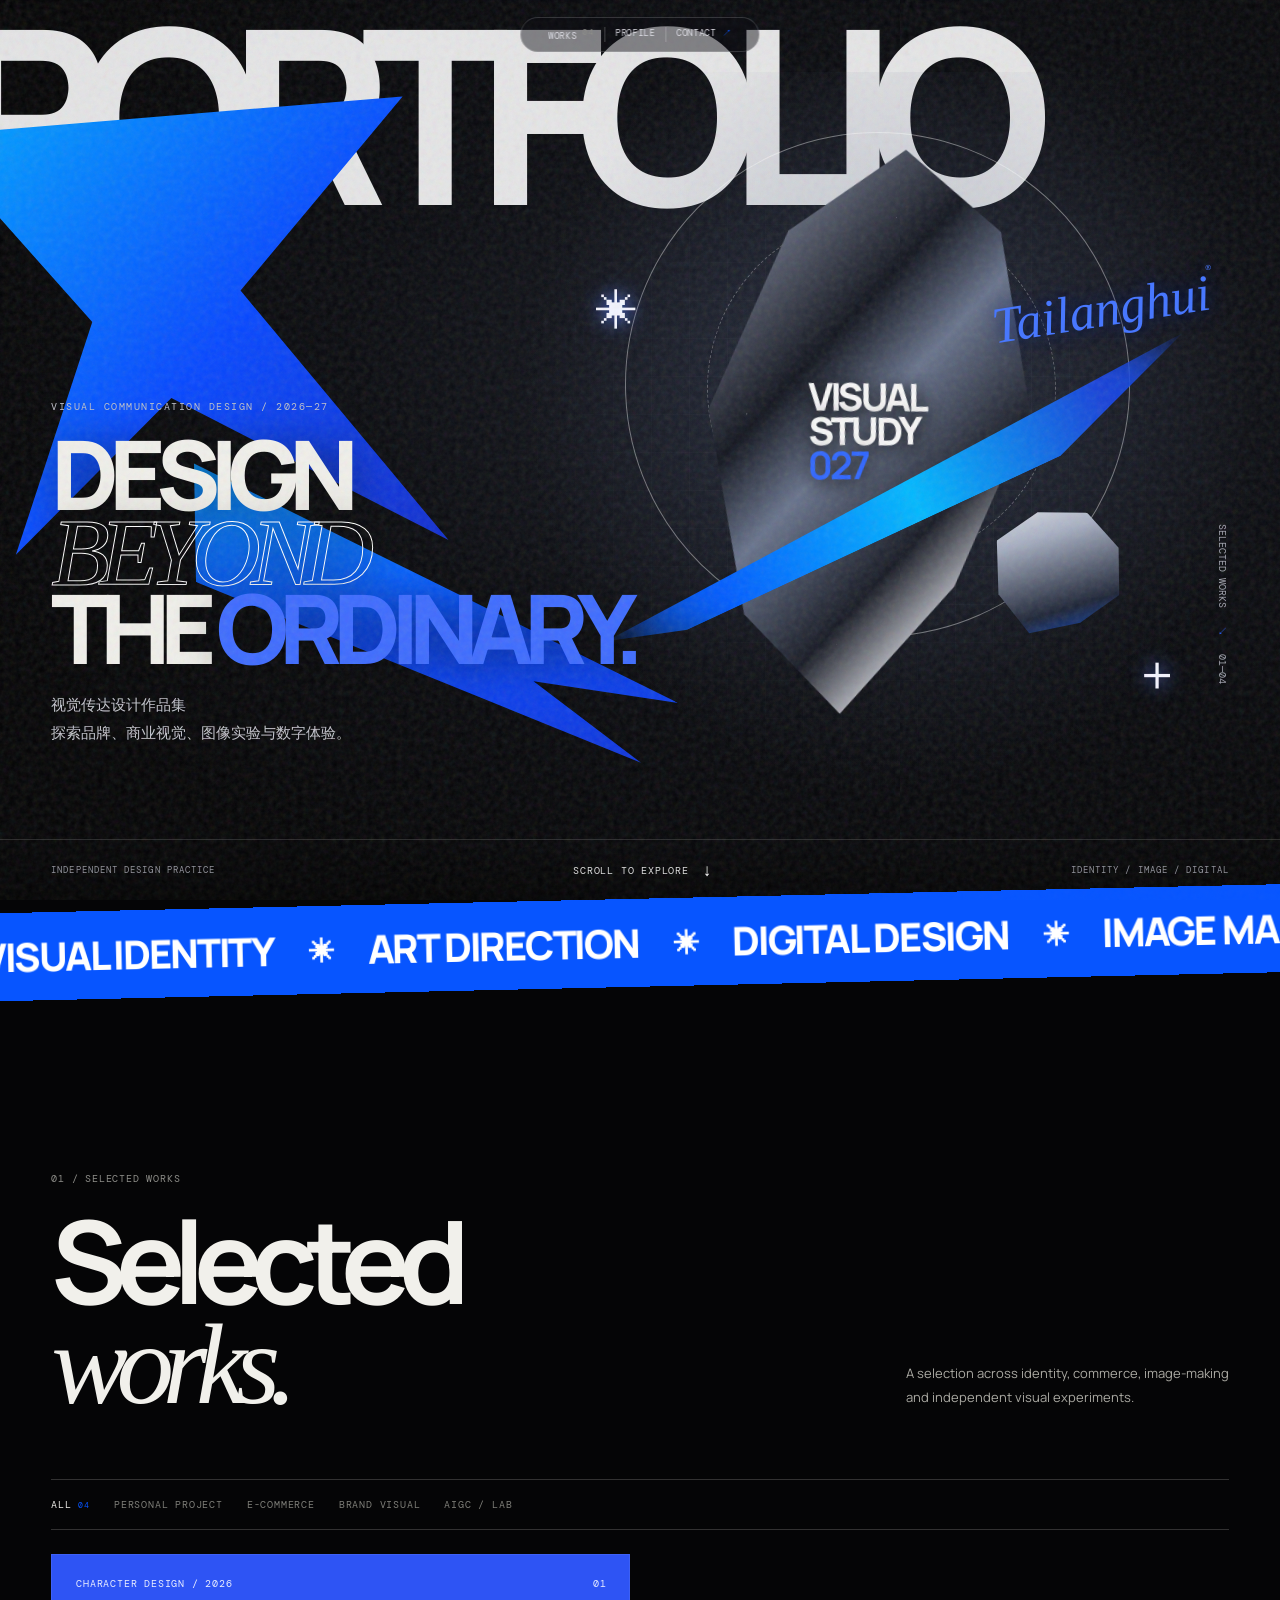
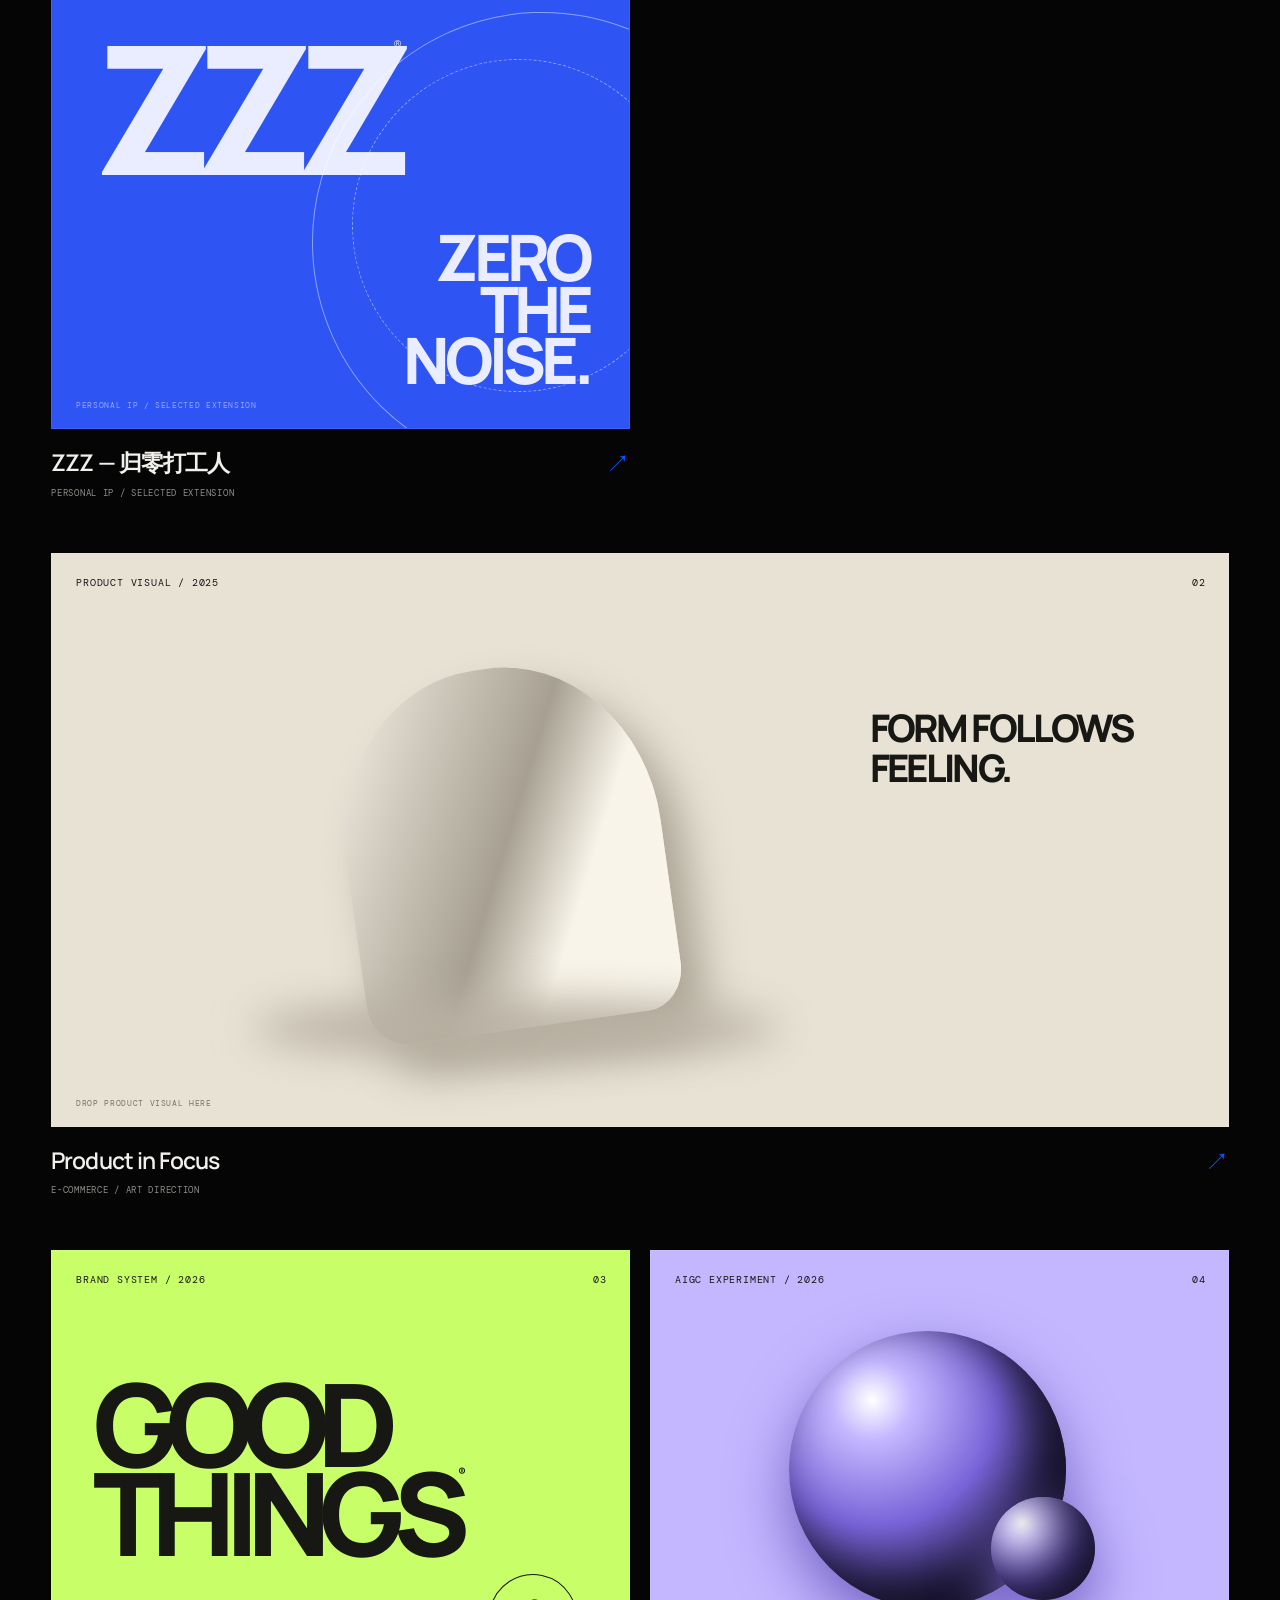
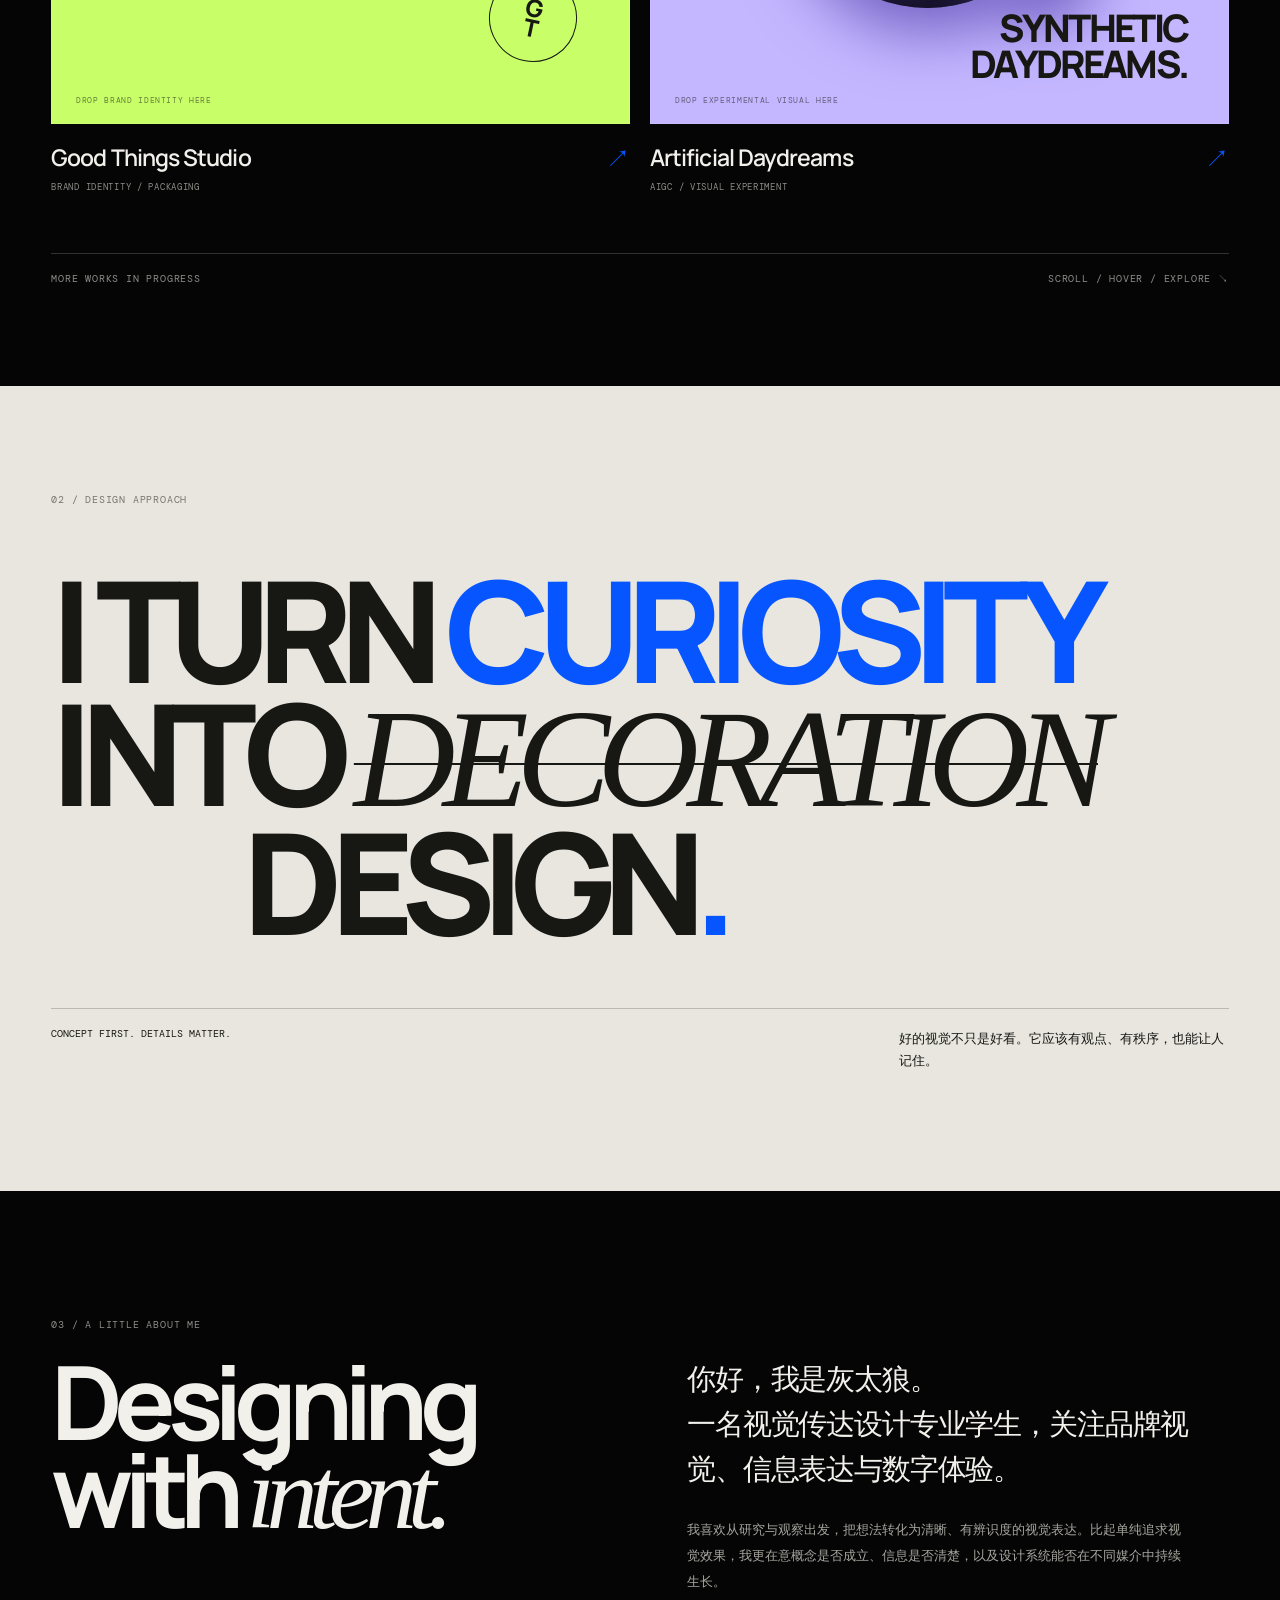
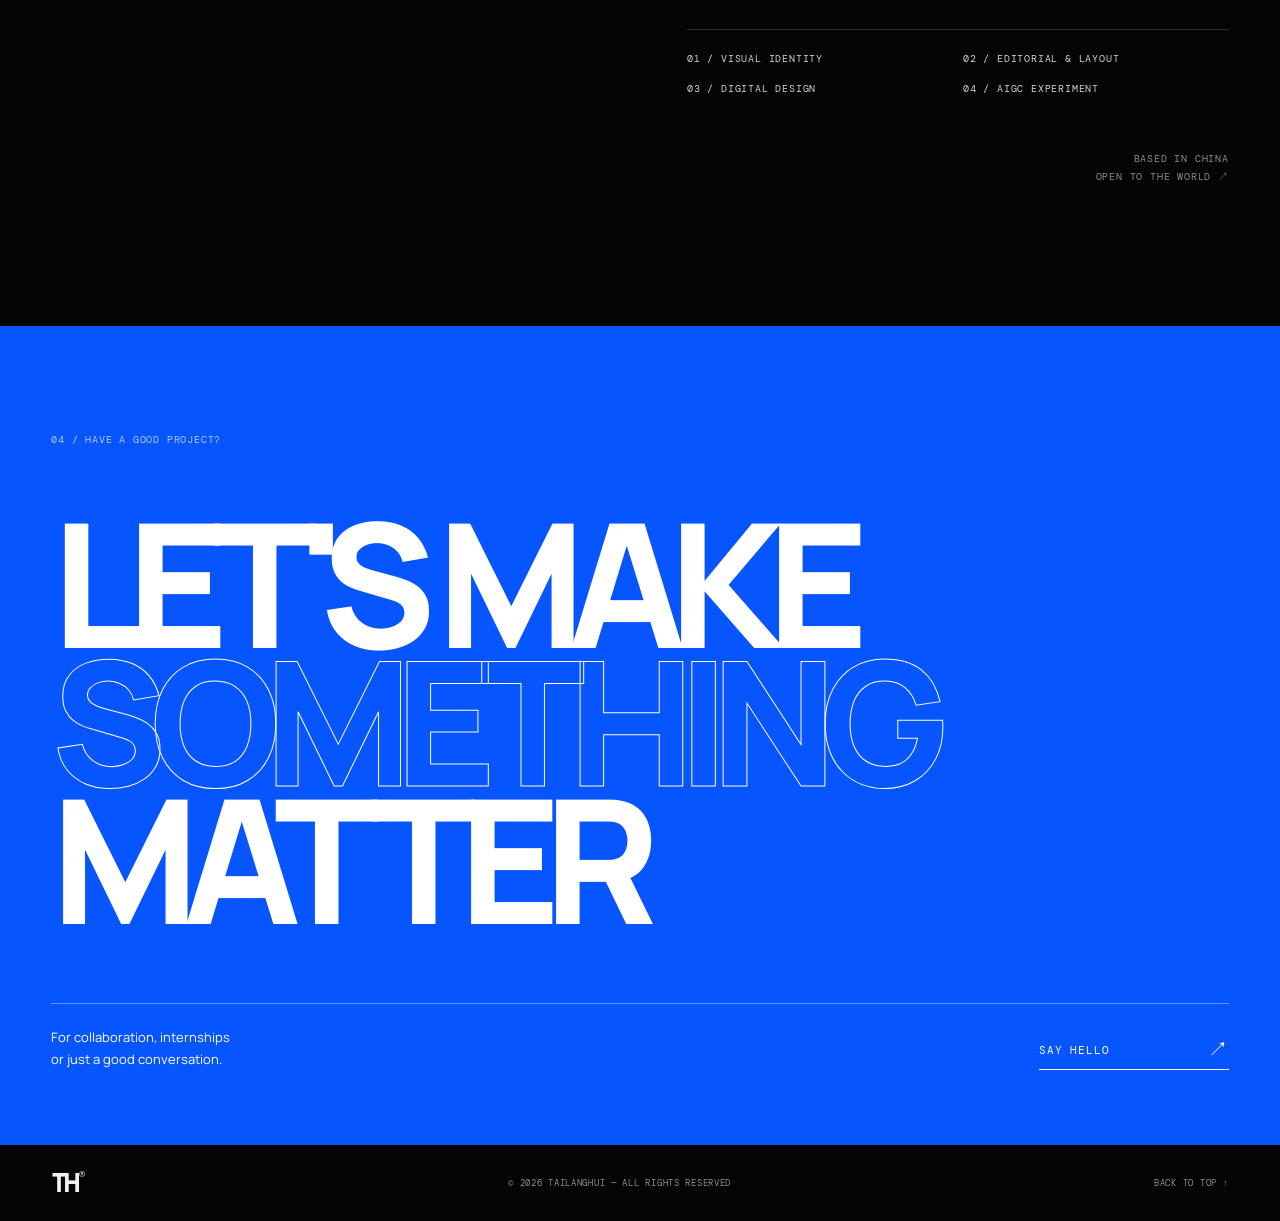
==== commit bb4dd768: "Add files via upload" ====
--- a/index.html
+++ b/index.html
@@ -1,174 +1,145 @@
-<!doctype html>
+<!DOCTYPE html>
 <html lang="zh-CN">
 <head>
-<meta charset="utf-8">
-<meta name="viewport" content="width=device-width,initial-scale=1">
-<meta name="description" content="Tailanghui — Visual Communication Design Portfolio">
-<title>PORTFOLIO — TAILANGHUI</title>
-<link rel="preconnect" href="https://fonts.googleapis.com">
-<link rel="preconnect" href="https://fonts.gstatic.com" crossorigin>
-<link href="https://fonts.googleapis.com/css2?family=DM+Mono:wght@400;500&family=Inter:wght@400;600;700;800;900&display=swap" rel="stylesheet">
-<link rel="stylesheet" href="style.css">
+  <meta charset="UTF-8">
+  <meta name="viewport" content="width=device-width, initial-scale=1.0">
+  <meta name="theme-color" content="#111111">
+  <meta name="description" content="TAILANGHUI — Visual Communication Design Portfolio">
+  <title>TAILANGHUI® — Selected Works</title>
+  <link rel="preconnect" href="https://fonts.googleapis.com">
+  <link rel="preconnect" href="https://fonts.gstatic.com" crossorigin>
+  <link href="https://fonts.googleapis.com/css2?family=DM+Mono:wght@400;500&family=Manrope:wght@400;500;600;700;800&display=swap" rel="stylesheet">
+  <link rel="stylesheet" href="style.css">
 </head>
 <body>
-<canvas id="particle-canvas" aria-hidden="true"></canvas>
+  <div class="noise" aria-hidden="true"></div>
+  <canvas id="particles" aria-hidden="true"></canvas>
+  <header class="topbar">
+    <a class="wordmark" href="#top" aria-label="Back to top">TH<span>®</span></a>
+    <div class="top-meta"><span class="status-dot"></span> AVAILABLE FOR OPPORTUNITIES</div>
+    <button class="menu-toggle" aria-label="Toggle menu" aria-expanded="false"><span></span><span></span></button>
+    <nav class="nav">
+      <a href="#works">WORKS <sup>04</sup></a>
+      <a href="#about">PROFILE</a>
+      <a href="#contact">CONTACT <span class="arrow">↗</span></a>
+    </nav>
+  </header>
 
-<header class="nav">
-  <a class="brand" href="#top"><span class="brand-mark">L/S</span><span>DESIGN<br>INDEX</span></a>
-  <nav>
-    <a href="#work">INDEX</a><a href="#profile">PROFILE</a>
-    <a href="#work">IP &amp; GOODS</a><a href="#work">ILLUSTRATION</a>
-    <a href="#work">BRAND<br>VISUAL</a><a href="#work">AIGC<br>VIDEO</a>
-  </nav>
-  <a class="contact-pill" href="#contact">CONTACT ↗</a>
-  <button class="menu-btn" aria-label="Open menu">+</button>
-</header>
+  <main id="top">
+    <section class="hero-cinematic" id="top" aria-label="Portfolio introduction">
+      <div class="hero-grain" aria-hidden="true"></div>
+      <div class="hero-ghost-type" aria-hidden="true">PORTFOLIO</div>
+      <div class="hero-blue-shard shard-back" aria-hidden="true"></div>
+      <div class="hero-blue-shard shard-front" aria-hidden="true"></div>
+      <div class="hero-art-stage" aria-hidden="true">
+        <div class="art-grid"></div>
+        <div class="art-ring ring-a"></div><div class="art-ring ring-b"></div>
+        <div class="art-object object-main"><span>VISUAL<br>STUDY<br><b>027</b></span></div>
+        <div class="art-object object-small"></div>
+        <div class="art-ribbon"></div>
+        <div class="art-cross cross-a">✳</div><div class="art-cross cross-b">＋</div>
+      </div>
+      <div class="hero-copy-block">
+        <div class="hero-overline">VISUAL COMMUNICATION DESIGN / 2026—27</div>
+        <h1>DESIGN<br><em>BEYOND</em><br>THE <span>ORDINARY.</span></h1>
+        <p>视觉传达设计作品集<br>探索品牌、商业视觉、图像实验与数字体验。</p>
+      </div>
+      <div class="hero-signature">Tailanghui<span>®</span></div>
+      <div class="hero-side-index">SELECTED WORKS <span>↘</span> 01—04</div>
+      <div class="hero-bottom-cinema"><span>INDEPENDENT DESIGN PRACTICE</span><a class="scroll-cue" href="#works">SCROLL TO EXPLORE <b>↓</b></a><span>IDENTITY / IMAGE / DIGITAL</span></div>
+    </section>
 
-<main id="top">
-<section class="hero">
-  <div class="hero-copy">
-    <p class="eyebrow">2026 SELECTED WORKS&nbsp;&nbsp;精选作品</p>
-    <h1><span>Port</span>folio</h1>
-    <h2>TAILANGHUI</h2>
-    <p class="cn">视觉传达设计 / IP设计 / 品牌视觉 / 电商视觉</p>
-    <p class="intro">以概念为起点，以视觉系统为方法。关注年轻人的情绪、品牌表达与具有记忆点的视觉体验。</p>
-    <div class="roles">
-      <span>Visual Design</span><span>IP / Character</span>
-      <span>Brand Identity</span><span>AIGC</span>
-    </div>
-    <a class="scroll" href="#work">SCROLL DOWN <span>↓</span></a>
-  </div>
+    <section class="marquee-band" aria-label="Design disciplines">
+      <div class="marquee-track">
+        <span>VISUAL IDENTITY</span><i>✳</i><span>ART DIRECTION</span><i>✳</i><span>DIGITAL DESIGN</span><i>✳</i><span>IMAGE MAKING</span><i>✳</i>
+        <span>VISUAL IDENTITY</span><i>✳</i><span>ART DIRECTION</span><i>✳</i><span>DIGITAL DESIGN</span><i>✳</i><span>IMAGE MAKING</span><i>✳</i>
+      </div>
+    </section>
 
-  <div class="hero-visual">
-    <div class="visual-grid"></div>
-    <div class="hero-orb"></div>
-    <div class="hero-frame">
-      <div class="frame-head"></div><div class="frame-body"></div>
-      <div class="frame-label">HERO IMAGE / REPLACE ME</div>
-    </div>
-    <div class="vertical-type">VISUAL COMMUNICATION / 2026</div>
-    <div class="hero-index">01 / 05</div>
-  </div>
-</section>
+    <section class="works section-pad" id="works">
+      <div class="section-heading reveal">
+        <div><span class="eyebrow">01 / SELECTED WORKS</span><h2>Selected<br><em>works.</em></h2></div>
+        <p>A selection across identity, commerce, image-making<br>and independent visual experiments.</p>
+      </div>
+      <div class="filter-row reveal" role="group" aria-label="Filter projects">
+        <button class="filter active" data-filter="all">ALL <span>04</span></button>
+        <button class="filter" data-filter="ip">PERSONAL PROJECT</button>
+        <button class="filter" data-filter="commerce">E-COMMERCE</button>
+        <button class="filter" data-filter="brand">BRAND VISUAL</button>
+        <button class="filter" data-filter="aigc">AIGC / LAB</button>
+      </div>
 
-<section class="marquee"><div>DESIGN / IP / BRAND / GOODS / ILLUSTRATION / AIGC / DESIGN / IP / BRAND / GOODS /</div></section>
+      <div class="project-grid">
+        <a class="project-card reveal" data-category="ip" href="projects/zzzip.html">
+          <div class="project-image image-blue">
+            <div class="image-label">CHARACTER DESIGN / 2026</div>
+            <div class="zz-logo">ZZZ<span>®</span></div>
+            <div class="orbit orbit-one"></div><div class="orbit orbit-two"></div>
+            <div class="project-art-copy">ZERO<br>THE<br>NOISE.</div>
+            <div class="placeholder-note">PERSONAL IP / SELECTED EXTENSION</div>
+            <span class="card-index">01</span>
+          </div>
+          <div class="project-info"><div><h3>ZZZ — 归零打工人</h3><p>PERSONAL IP / SELECTED EXTENSION</p></div><span class="project-arrow">↗</span></div>
+        </a>
+        <a class="project-card project-featured reveal" data-category="commerce" href="projects/ecommerce.html">
+          <div class="project-image image-cream">
+            <div class="image-label">PRODUCT VISUAL / 2025</div>
+            <div class="product-shape"></div><div class="product-shadow"></div>
+            <div class="vertical-type">FORM FOLLOWS<br>FEELING.</div>
+            <div class="placeholder-note">DROP PRODUCT VISUAL HERE</div>
+            <span class="card-index">02</span>
+          </div>
+          <div class="project-info"><div><h3>Product in Focus</h3><p>E-COMMERCE / ART DIRECTION</p></div><span class="project-arrow">↗</span></div>
+        </a>
+        <a class="project-card reveal" data-category="brand" href="projects/brand.html">
+          <div class="project-image image-lime">
+            <div class="image-label">BRAND SYSTEM / 2026</div>
+            <div class="brand-type">GOOD<br>THINGS<span>®</span></div>
+            <div class="brand-stamp">G<br>T</div>
+            <div class="placeholder-note">DROP BRAND IDENTITY HERE</div>
+            <span class="card-index">03</span>
+          </div>
+          <div class="project-info"><div><h3>Good Things Studio</h3><p>BRAND IDENTITY / PACKAGING</p></div><span class="project-arrow">↗</span></div>
+        </a>
+        <a class="project-card reveal" data-category="aigc" href="projects/aigc.html">
+          <div class="project-image image-lilac">
+            <div class="image-label">AIGC EXPERIMENT / 2026</div>
+            <div class="aigc-sphere"></div><div class="aigc-sphere small"></div>
+            <div class="aigc-type">SYNTHETIC<br>DAYDREAMS.</div>
+            <div class="placeholder-note">DROP EXPERIMENTAL VISUAL HERE</div>
+            <span class="card-index">04</span>
+          </div>
+          <div class="project-info"><div><h3>Artificial Daydreams</h3><p>AIGC / VISUAL EXPERIMENT</p></div><span class="project-arrow">↗</span></div>
+        </a>
+      </div>
+      <div class="works-foot reveal"><span>MORE WORKS IN PROGRESS</span><span>SCROLL / HOVER / EXPLORE ↘</span></div>
+    </section>
 
-<section id="work" class="work-section">
-  <div class="section-top"><span>01 / SELECTED WORKS</span><span>04 PROJECTS</span></div>
+    <section class="statement section-pad">
+      <span class="eyebrow reveal">02 / DESIGN APPROACH</span>
+      <p class="statement-text reveal">I TURN <span class="blue-text">CURIOSITY</span><br>INTO <span class="line-through">DECORATION</span><br><span class="statement-last">DESIGN<span class="blue-dot">.</span></span></p>
+      <div class="statement-caption reveal"><span>CONCEPT FIRST. DETAILS MATTER.</span><p>好的视觉不只是好看。它应该有观点、有秩序，也能让人记住。</p></div>
+    </section>
 
-  <a class="project-card project-dark" href="#zzzip">
-    <div class="project-number">01</div>
-    <div class="project-art zzz-art">
-      <div class="zzz-shape"><i></i><i></i><b></b><em>ZZZ</em></div>
-      <span class="art-note">IP / CHARACTER / VISUAL SYSTEM</span>
-    </div>
-    <div class="project-meta">
-      <span>IP DESIGN · CHARACTER BUILD</span><h3>ZZZIP</h3>
-      <p>为当代情绪代言的“归零型”打工人 IP。用极简造型、重复行为与蓝色视觉语言构建完整角色系统。</p>
-      <strong>VIEW CASE ↗</strong>
-    </div>
-  </a>
+    <section class="about section-pad" id="about">
+      <div class="about-title reveal"><span class="eyebrow">03 / A LITTLE ABOUT ME</span><h2>Designing<br>with <em>intent.</em></h2></div>
+      <div class="about-content reveal">
+        <p class="about-lead">你好，我是灰太狼。<br>一名视觉传达设计专业学生，关注品牌视觉、信息表达与数字体验。</p>
+        <p class="about-body">我喜欢从研究与观察出发，把想法转化为清晰、有辨识度的视觉表达。比起单纯追求视觉效果，我更在意概念是否成立、信息是否清楚，以及设计系统能否在不同媒介中持续生长。</p>
+        <div class="skill-list"><span>01 / VISUAL IDENTITY</span><span>02 / EDITORIAL & LAYOUT</span><span>03 / DIGITAL DESIGN</span><span>04 / AIGC EXPERIMENT</span></div>
+      </div>
+      <div class="about-side-note">BASED IN CHINA<br>OPEN TO THE WORLD ↗</div>
+    </section>
 
-  <a class="project-card project-blue" href="#ecommerce">
-    <div class="project-number">02</div>
-    <div class="project-art product-art">
-      <div class="product"></div><div class="product-copy">CLEAN<br>BEYOND<br>EVERY SMILE.</div>
-      <span class="art-note">E-COMMERCE / ART DIRECTION</span>
-    </div>
-    <div class="project-meta">
-      <span>E-COMMERCE · PRODUCT VISUAL</span><h3>SONIC BRUSH</h3>
-      <p>深蓝、黑色与金色构成科技基调，以大比例产品、留白和单一卖点建立高级产品叙事。</p>
-      <strong>VIEW CASE ↗</strong>
-    </div>
-  </a>
+    <section class="contact section-pad" id="contact">
+      <span class="eyebrow reveal">04 / HAVE A GOOD PROJECT?</span>
+      <h2 class="contact-title reveal">LET'S MAKE<br><span>SOMETHING</span><br>MATTER<span class="blue-dot">.</span></h2>
+      <div class="contact-bottom reveal"><p>For collaboration, internships<br>or just a good conversation.</p><a class="contact-link" href="mailto:hello@example.com">SAY HELLO <span>↗</span></a></div>
+    </section>
+  </main>
 
-  <a class="project-card project-lilac" href="#brand">
-    <div class="project-number">03</div>
-    <div class="project-art brand-art">
-      <span>ZZZ<br>OFF<br>THE<br>CLOCK.</span><b>I DON'T CARE.</b>
-      <div class="art-note">BRAND IDENTITY / GOODS</div>
-    </div>
-    <div class="project-meta">
-      <span>BRAND VISUAL · GOODS</span><h3>OFF THE CLOCK</h3>
-      <p>从 ZZZ 角色语言延伸出的打工人品牌视觉，可继续扩展到贴纸、卡片、抱枕与服装。</p>
-      <strong>VIEW CASE ↗</strong>
-    </div>
-  </a>
-
-  <a class="project-card project-light" href="#aigc">
-    <div class="project-number">04</div>
-    <div class="project-art lab-art">
-      <div class="lab-word">AIGC<br>VISUAL<br>LAB</div><div class="lab-grid"></div>
-      <span class="art-note">IMAGE / MOTION / EXPERIMENT</span>
-    </div>
-    <div class="project-meta">
-      <span>AIGC · EXPERIMENTAL VISUAL</span><h3>VISUAL LAB</h3>
-      <p>把 AIGC 当作视觉探索工具，重点展示概念、筛选、重构、排版与后期控制。</p>
-      <strong>VIEW CASE ↗</strong>
-    </div>
-  </a>
-</section>
-
-<section class="statement">
-  <span>02 / DESIGN APPROACH</span>
-  <h2>Concept first.<br><em>Visual system second.</em></h2>
-  <p>我希望每一个项目都有一个可以被快速理解的核心概念，再通过字体、颜色、构图、角色、动效和应用场景把它变成完整的视觉系统。</p>
-</section>
-
-<section id="zzzip" class="case case-black">
-  <div class="case-head"><span>01 — ZZZIP</span><span>IP DESIGN / 2026</span></div>
-  <div class="case-hero">
-    <div class="giant-zzz">Z<span>ZZ</span></div>
-    <div class="case-caption">OFF THE CLOCK.<br>BACK TO ZERO.</div>
-  </div>
-  <div class="case-text">
-    <span>CONCEPT / 归零状态</span>
-    <h2>把“疲惫”变成一种<br>可以被看见的状态。</h2>
-    <p>在高压工作环境下，情绪与注意力持续消耗。本项目以“归零状态”为核心概念，将情绪疲惫转化为视觉符号系统，通过极简造型、重复行为和高识别色彩建立 ZZZ 的角色语言。</p>
-  </div>
-</section>
-
-<section id="ecommerce" class="case case-product">
-  <div class="case-head"><span>02 — E-COMMERCE</span><span>PRODUCT VISUAL / 2026</span></div>
-  <div class="product-case-layout">
-    <div><span class="tiny">ART DIRECTION</span><h2>Clean Beyond<br>Every Smile.</h2><p>深蓝 × 黑 × 金。让产品成为画面的第一视觉焦点。</p></div>
-    <div class="large-product"><div class="product"></div><span>42999 VPM</span></div>
-  </div>
-</section>
-
-<section id="brand" class="case case-brand">
-  <div class="case-head"><span>03 — BRAND VISUAL</span><span>ZZZ / OFF THE CLOCK</span></div>
-  <div class="brand-case-layout">
-    <h2>OFF THE<br>CLOCK.</h2><div class="brand-panel">I DON'T CARE.<small>AND THAT'S OK.</small></div>
-  </div>
-</section>
-
-<section id="aigc" class="case case-lab">
-  <div class="case-head"><span>04 — AIGC LAB</span><span>IMAGE × IDEA × SYSTEM</span></div>
-  <div class="lab-case-layout">
-    <div><span class="tiny">EXPERIMENTAL VISUAL</span><h2>MAKE<br>IMAGES<br>MEAN.</h2><p>探索生成式工具与平面设计之间的关系：从生成，到筛选，再到设计者的重构。</p></div>
-    <div class="lab-window"><span>01 / 02 / 03 / 04</span><b>VISUAL<br>EXPERIMENT</b></div>
-  </div>
-</section>
-
-<section id="profile" class="profile">
-  <div class="section-top"><span>03 / PROFILE</span><span>DESIGNER</span></div>
-  <div class="profile-grid">
-    <h2>HI,<br>I'M<br><em>TAILANGHUI.</em></h2>
-    <div>
-      <p class="profile-big">Visual Communication Designer</p>
-      <p>视觉传达设计本科应届生，关注 IP 设计、品牌视觉、电商视觉与 AIGC。作品集以“概念清晰 + 视觉统一 + 应用完整”为主要方向。</p>
-      <div class="profile-data"><span>BA / VISUAL COMMUNICATION</span><span>CHINA / 2026</span><span>OPEN TO DESIGN OPPORTUNITIES</span></div>
-    </div>
-  </div>
-</section>
-
-<section id="contact" class="contact">
-  <span>04 / CONTACT</span><h2>LET'S MAKE<br><em>SOMETHING.</em></h2>
-  <a href="mailto:your-email@example.com">your-email@example.com ↗</a>
-  <footer><span>© 2026 TAILANGHUI</span><span>PORTFOLIO TEMPLATE / V1.0</span></footer>
-</section>
-</main>
-<script src="script.js"></script>
+  <footer class="footer"><a class="wordmark" href="#top">TH<span>®</span></a><span>© 2026 TAILANGHUI — ALL RIGHTS RESERVED</span><a href="#top">BACK TO TOP ↑</a></footer>
+  <div class="cursor-label" aria-hidden="true">VIEW PROJECT ↗</div>
+  <script src="script.js"></script>
 </body>
 </html>
--- a/style.css
+++ b/style.css
@@ -1,19 +1,29 @@
-:root{--red:#ff5148;--black:#0b0c0e;--paper:#f2f1ed;--white:#f7f7f5;--blue:#27d9ea;--line:#2a2b2e}
-*{box-sizing:border-box}html{scroll-behavior:smooth}body{margin:0;background:var(--paper);color:#0b0c0e;font-family:Inter,Arial,sans-serif;cursor:none}a{color:inherit;text-decoration:none}#particle-canvas{position:fixed;inset:0;width:100%;height:100%;pointer-events:none;z-index:80}
-.nav{height:86px;display:grid;grid-template-columns:180px 1fr auto;gap:25px;align-items:center;padding:0 4.2vw;background:rgba(11,12,14,.96);color:#fff;position:sticky;top:0;z-index:90;border-bottom:1px solid #26272a}.brand{display:flex;align-items:center;gap:10px;font:500 9px "DM Mono";letter-spacing:.13em;line-height:1.15}.brand-mark{display:grid;place-items:center;width:32px;height:32px;background:var(--red);font:600 10px "DM Mono"}.nav nav{display:flex;justify-content:center;gap:2.2vw}.nav nav a{font:500 9px "DM Mono";letter-spacing:.13em;color:#c9c9c9}.contact-pill{background:var(--red);padding:14px 24px;border-radius:999px;font:600 10px "DM Mono";letter-spacing:.08em}.menu-btn{display:none;border:0;background:none;color:#fff;font-size:22px}
-.hero{min-height:calc(100vh - 86px);display:grid;grid-template-columns:1.04fr .96fr;background:var(--black);color:#fff;overflow:hidden}.hero-copy{padding:8vh 5vw 5vh 8vw;position:relative;z-index:2;display:flex;flex-direction:column;justify-content:center}.eyebrow,.section-top,.case-head,.project-meta span,.tiny{font:500 10px "DM Mono";letter-spacing:.12em}.hero h1{margin:24px 0 0;font-size:clamp(86px,11vw,190px);line-height:.72;letter-spacing:-.095em;font-weight:800}.hero h1 span{color:var(--red)}.hero h2{font-size:clamp(55px,7vw,115px);line-height:.75;letter-spacing:-.09em;margin:25px 0 20px}.cn{font:500 13px "DM Mono";color:#ddd;margin:0}.intro{max-width:500px;color:#999;line-height:1.8;font-size:14px;margin:28px 0 0}.roles{display:flex;flex-wrap:wrap;gap:8px;margin-top:28px}.roles span{border:1px solid #3b3c3f;border-radius:999px;padding:8px 11px;font:9px "DM Mono";color:#bbb}.scroll{margin-top:55px;font:500 9px "DM Mono";letter-spacing:.13em;color:#aaa}.scroll span{color:var(--red);font-size:18px;margin-left:10px}
-.hero-visual{position:relative;min-height:720px;overflow:hidden;background:#16181a;display:grid;place-items:center}.visual-grid{position:absolute;inset:0;background:linear-gradient(90deg,transparent 49.8%,#ffffff10 50%,transparent 50.2%),linear-gradient(0deg,transparent 49.8%,#ffffff10 50%,transparent 50.2%);background-size:100px 100px}.hero-orb{position:absolute;width:43vw;height:43vw;max-width:650px;max-height:650px;border-radius:50%;background:radial-gradient(circle at 35% 30%,#ff776e,var(--red) 48%,#b71e1b);animation:float 7s ease-in-out infinite}.hero-frame{width:min(54%,520px);aspect-ratio:.76;position:relative;z-index:2;border:1px solid #ffffff35;background:#ffffff0b;backdrop-filter:blur(3px);transform:rotate(3deg);box-shadow:0 40px 100px #0009}.frame-head{position:absolute;width:42%;aspect-ratio:1;border-radius:50%;background:#17191c;border:1px solid #ffffff55;top:16%;left:29%}.frame-body{position:absolute;width:68%;height:48%;left:16%;bottom:10%;border-radius:48% 48% 10% 10%;background:linear-gradient(145deg,#f4f4f1,#9c9c99);border:1px solid #ffffff77}.frame-label{position:absolute;left:18px;bottom:18px;font:8px "DM Mono";color:#ddd;letter-spacing:.12em}.vertical-type{position:absolute;right:24px;top:110px;writing-mode:vertical-rl;font:9px "DM Mono";letter-spacing:.18em;color:#777}.hero-index{position:absolute;right:30px;bottom:26px;font:10px "DM Mono";color:#aaa}@keyframes float{50%{transform:translateY(-14px) scale(1.015)}}
-.marquee{overflow:hidden;background:var(--red);color:#111;border-top:1px solid #111;border-bottom:1px solid #111;white-space:nowrap}.marquee div{padding:15px 0;font:800 12px "DM Mono";letter-spacing:.08em;animation:marquee 24s linear infinite}@keyframes marquee{to{transform:translateX(-35%)}}
-.work-section{padding:7vw 5vw 4vw;background:var(--paper)}.section-top{display:flex;justify-content:space-between;padding-bottom:25px;color:#777}.project-card{display:grid;grid-template-columns:1.55fr .75fr;gap:4vw;border-top:1px solid #cfcfcb;padding:25px 0 75px;position:relative}.project-number{position:absolute;left:25px;top:48px;font:11px "DM Mono";z-index:3}.project-art{min-height:590px;position:relative;overflow:hidden}.project-dark .project-art{background:var(--black);color:#fff}.project-blue .project-art{background:linear-gradient(145deg,#071321,#143b6b 55%,#0a0b0d);color:#fff}.project-lilac .project-art{background:#ded1ff}.project-light .project-art{background:#d8dbd8}.art-note{position:absolute;left:28px;bottom:25px;font:9px "DM Mono";letter-spacing:.11em;opacity:.65}
-.zzz-shape{position:absolute;width:250px;height:300px;border:7px solid #111;background:var(--blue);border-radius:48% 48% 43% 43%;left:56%;top:50%;transform:translate(-50%,-50%) rotate(6deg)}.zzz-shape i{position:absolute;width:45px;height:58px;border:6px solid #111;border-radius:50%;background:#fff;top:88px}.zzz-shape i:first-child{left:48px}.zzz-shape i:nth-child(2){right:48px}.zzz-shape b{position:absolute;left:0;right:0;height:48px;bottom:35px;background:#f4d73b;border-top:6px solid #111;border-bottom:6px solid #111}.zzz-shape em{position:absolute;bottom:45px;left:78px;z-index:2;font:800 8px Inter;color:#111;font-style:normal}
-.product{position:absolute;width:88px;height:300px;border-radius:50px;background:linear-gradient(90deg,#0a0c0f,#66788a 50%,#10151a);box-shadow:35px 35px 80px #0009}.product-art .product{left:55%;top:50%;transform:translate(-50%,-50%) rotate(17deg)}.product-copy{position:absolute;left:7%;bottom:8%;font-size:clamp(45px,6vw,90px);line-height:.78;letter-spacing:-.07em;font-weight:800}.brand-art>span{position:absolute;left:8%;top:12%;font-size:clamp(70px,9vw,140px);line-height:.72;letter-spacing:-.09em;font-weight:900}.brand-art>b{position:absolute;right:7%;bottom:10%;background:#111;color:#fff;padding:13px;font:800 12px "DM Mono"}.lab-word{position:absolute;left:7%;bottom:8%;font-size:clamp(55px,8vw,125px);font-weight:800;line-height:.78;letter-spacing:-.08em;z-index:2}.lab-grid{position:absolute;inset:0;background:linear-gradient(90deg,transparent 49.7%,#fff 50%,transparent 50.3%),linear-gradient(0deg,transparent 49.7%,#fff 50%,transparent 50.3%);background-size:100px 100px;opacity:.4}
-.project-meta{display:flex;flex-direction:column;justify-content:center;align-items:flex-start}.project-meta span{color:#777}.project-meta h3{font-size:clamp(34px,4vw,65px);line-height:.9;letter-spacing:-.065em;margin:20px 0 18px}.project-meta p{max-width:390px;color:#666;line-height:1.8;font-size:14px}.project-meta strong{font:600 9px "DM Mono";letter-spacing:.12em;margin-top:32px}.project-card:hover .project-art{transform:scale(.985);transition:transform .45s cubic-bezier(.2,.8,.2,1)}
-.statement{background:var(--black);color:#fff;padding:12vw 8vw}.statement>span{font:10px "DM Mono";color:#777}.statement h2{font-size:clamp(55px,8vw,125px);line-height:.86;letter-spacing:-.08em;margin:60px 0 35px}.statement h2 em{color:var(--red);font-style:normal}.statement p{max-width:620px;color:#999;line-height:1.9;font-size:14px}
-.case{padding:5vw;background:var(--black);color:#fff;min-height:100vh}.case-head{display:flex;justify-content:space-between;color:#888}.case-hero{height:70vh;display:grid;place-items:center;position:relative}.giant-zzz{font-size:min(40vw,590px);font-weight:900;line-height:.7;letter-spacing:-.15em;color:var(--blue)}.giant-zzz span{color:#fff}.case-caption{position:absolute;right:3%;bottom:7%;font:10px "DM Mono";line-height:1.6;color:#aaa}.case-text{max-width:850px;margin:auto;padding:6vw 5vw}.case-text>span{font:10px "DM Mono";color:#777}.case-text h2{font-size:clamp(44px,6vw,88px);line-height:.9;letter-spacing:-.07em;margin:28px 0}.case-text p{color:#999;line-height:1.9;max-width:680px}
-.case-product{background:#071321}.product-case-layout{display:grid;grid-template-columns:.8fr 1.2fr;gap:5vw;align-items:center;min-height:80vh}.product-case-layout h2,.brand-case-layout h2,.lab-case-layout h2{font-size:clamp(58px,8vw,130px);line-height:.78;letter-spacing:-.08em;margin:30px 0}.product-case-layout p{color:#8d9aaa;line-height:1.8}.large-product{height:65vh;position:relative;background:radial-gradient(circle at 50% 50%,#1c416e,#081321 62%);display:grid;place-items:center;overflow:hidden}.large-product .product{width:130px;height:430px;transform:rotate(17deg)}.large-product>span{position:absolute;right:24px;bottom:20px;font:10px "DM Mono";color:#aaa}
-.case-brand{background:#e1d4ff;color:#111}.brand-case-layout{display:grid;grid-template-columns:1fr 1fr;gap:5vw;align-items:center;min-height:75vh}.brand-panel{background:#111;color:#fff;padding:10vw 5vw;font-size:clamp(45px,6vw,100px);font-weight:900;line-height:.8;letter-spacing:-.08em}.brand-panel small{display:block;font:10px "DM Mono";letter-spacing:.12em;margin-top:30px;color:#aaa}
-.case-lab{background:#d9dcda;color:#111}.lab-case-layout{display:grid;grid-template-columns:.8fr 1.2fr;gap:6vw;align-items:center;min-height:78vh}.lab-case-layout p{max-width:430px;line-height:1.8;color:#666}.lab-window{height:60vh;background:#111;color:#fff;display:grid;place-items:center;position:relative;overflow:hidden}.lab-window:before,.lab-window:after{content:"";position:absolute;width:70%;height:70%;border:1px solid #fff4;transform:rotate(14deg)}.lab-window:after{transform:rotate(-14deg)}.lab-window b{font-size:clamp(45px,6vw,90px);line-height:.78;letter-spacing:-.08em;text-align:center;z-index:2}.lab-window span{position:absolute;top:20px;left:20px;font:9px "DM Mono";z-index:3;color:#aaa}
-.profile{padding:7vw 5vw;background:var(--paper)}.profile-grid{display:grid;grid-template-columns:1.15fr .85fr;gap:8vw;padding:7vw 3vw}.profile-grid h2{font-size:clamp(65px,9vw,145px);line-height:.76;letter-spacing:-.09em;margin:0}.profile-grid h2 em{color:var(--red);font-style:normal}.profile-big{font-size:25px;line-height:1.2}.profile-grid>div>p:not(.profile-big){color:#666;line-height:1.9;max-width:460px}.profile-data{display:flex;flex-direction:column;gap:12px;margin-top:50px;font:9px "DM Mono";color:#777}
-.contact{background:var(--black);color:#fff;padding:8vw 5vw 25px}.contact>span{font:10px "DM Mono";color:#777}.contact h2{font-size:clamp(75px,11vw,185px);line-height:.72;letter-spacing:-.1em;margin:9vw 0}.contact h2 em{color:var(--red);font-style:normal}.contact>a{font:11px "DM Mono";border-bottom:1px solid #555;padding-bottom:8px}.contact footer{display:flex;justify-content:space-between;border-top:1px solid #292a2c;margin-top:15vw;padding-top:20px;color:#666;font:9px "DM Mono"}
-@media(max-width:900px){body{cursor:auto}.nav{height:68px;grid-template-columns:1fr auto;padding:0 20px}.nav nav,.contact-pill{display:none}.menu-btn{display:block}.hero{grid-template-columns:1fr}.hero-copy{padding:75px 25px 55px}.hero h1{font-size:76px}.hero h2{font-size:58px}.hero-visual{min-height:600px}.hero-orb{width:460px;height:460px}.project-card,.product-case-layout,.brand-case-layout,.lab-case-layout,.profile-grid{grid-template-columns:1fr}.project-art{min-height:390px}.project-meta{padding:25px 0 30px}.giant-zzz{font-size:60vw}.case-hero{height:58vh}.large-product,.lab-window{height:55vh}.profile-grid{padding-left:0;padding-right:0}}
-@media(max-width:520px){.hero h1{font-size:64px}.hero h2{font-size:48px}.hero-visual{min-height:500px}.hero-frame{width:62%}.project-art{min-height:310px}.project-number{left:16px;top:35px}.product-copy{font-size:45px}.brand-art>span{font-size:64px}.contact footer{flex-direction:column;gap:10px}}+ :root{--bg:#111;--fg:#f1f0eb;--muted:#8d8d88;--blue:#365dff;--line:rgba(241,240,235,.19);--pad:clamp(22px,5.2vw,82px)}
+*{box-sizing:border-box}html{scroll-behavior:smooth;scroll-padding-top:80px}body{margin:0;background:var(--bg);color:var(--fg);font-family:Manrope,Arial,sans-serif;overflow-x:hidden}a{color:inherit;text-decoration:none}button{font:inherit}.noise{position:fixed;inset:0;pointer-events:none;z-index:10;opacity:.035;background-image:url("data:image/svg+xml,%3Csvg viewBox='0 0 180 180' xmlns='http://www.w3.org/2000/svg'%3E%3Cfilter id='n'%3E%3CfeTurbulence type='fractalNoise' baseFrequency='.9' numOctaves='3' stitchTiles='stitch'/%3E%3C/filter%3E%3Crect width='100%25' height='100%25' filter='url(%23n)' opacity='.7'/%3E%3C/svg%3E")}#particles{position:fixed;inset:0;pointer-events:none;z-index:5}.topbar{height:78px;padding:0 var(--pad);display:flex;align-items:center;justify-content:space-between;border-bottom:1px solid var(--line);position:relative;z-index:20;background:rgba(17,17,17,.84);backdrop-filter:blur(14px)}.wordmark{font-weight:800;font-size:25px;letter-spacing:-2px}.wordmark span{font:10px 'DM Mono',monospace;vertical-align:top;letter-spacing:0;margin-left:2px}.top-meta,.nav,.eyebrow,.hero-kicker,.scroll-cue,.image-label,.placeholder-note,.card-index,.project-info p,.filter,.works-foot,.about-side-note,.skill-list,.contact-link,.footer,.cursor-label{font-family:'DM Mono',monospace;font-size:10px;letter-spacing:.08em}.top-meta{display:flex;align-items:center;gap:9px;color:#b5b5af}.status-dot{width:6px;height:6px;border-radius:50%;background:#9dff88;box-shadow:0 0 12px #9dff88}.nav{display:flex;gap:28px}.nav a{transition:color .25s}.nav a:hover,.nav a:focus{color:#9dff88}.nav sup{color:var(--muted);font-size:8px}.arrow{color:var(--blue)}.menu-toggle{display:none;background:none;border:0;color:white}.section-pad{padding-left:var(--pad);padding-right:var(--pad)}.hero{min-height:calc(100svh - 78px);padding-top:clamp(35px,6vh,70px);padding-bottom:35px;position:relative;display:flex;flex-direction:column;justify-content:space-between;overflow:hidden}.hero-kicker{display:flex;justify-content:space-between;color:var(--muted)}.hero-title{font-size:clamp(92px,17.2vw,252px);line-height:.76;letter-spacing:-.105em;font-weight:800;margin:clamp(55px,10vh,115px) 0 5vh;position:relative;z-index:1}.outline{-webkit-text-stroke:1.5px var(--fg);color:transparent}.blue-dot{color:var(--blue)}.asterisk{display:inline-block;color:var(--blue);font-size:.32em;letter-spacing:0;vertical-align:top;margin:0 0 0 .2em;animation:spin 18s linear infinite}.hero-bottom{display:flex;align-items:flex-end;justify-content:space-between;position:relative;z-index:2}.hero-bottom p{font-size:clamp(14px,1.5vw,19px);line-height:1.7;margin:0;color:#d3d2cd}.scroll-cue{display:flex;align-items:center;gap:12px;color:var(--muted)}.scroll-cue span:last-child{font-size:17px;color:var(--fg)}.scroll-line{width:42px;height:1px;background:var(--blue)}.hero-index{position:absolute;right:var(--pad);top:42%;font:10px 'DM Mono',monospace;line-height:1.6;color:var(--muted);text-align:center}.marquee-band{overflow:hidden;background:var(--blue);color:white;transform:rotate(-1.3deg) scale(1.03);margin:25px 0 90px;padding:16px 0}.marquee-track{display:flex;align-items:center;justify-content:space-around;gap:34px;width:max-content;animation:marquee 28s linear infinite;font-weight:800;font-size:clamp(20px,3vw,40px);letter-spacing:-.05em}.marquee-track i{font-style:normal;font-size:.65em}.works{padding-top:35px;padding-bottom:100px}.section-heading{display:flex;justify-content:space-between;align-items:flex-end;margin-bottom:65px}.eyebrow{color:var(--muted)}.section-heading h2,.about-title h2{font-size:clamp(56px,9vw,126px);line-height:.86;letter-spacing:-.085em;margin:24px 0 0}.section-heading h2 em,.about-title h2 em{font-family:Georgia,serif;font-weight:400}.section-heading>p{color:#aaa9a2;font-size:13px;line-height:1.8;margin:0 0 5px}.filter-row{display:flex;gap:24px;align-items:center;border-top:1px solid var(--line);border-bottom:1px solid var(--line);padding:18px 0;margin-bottom:24px;flex-wrap:wrap}.filter{background:none;border:0;padding:0;color:#7e7e78;cursor:pointer;transition:color .2s}.filter span{font-size:8px;color:var(--blue)}.filter.active,.filter:hover{color:var(--fg)}.project-grid{display:grid;grid-template-columns:1fr 1fr;gap:54px 20px}.project-card{display:block;min-width:0}.project-featured{grid-column:1/-1}.project-image{position:relative;overflow:hidden;min-height:300px;aspect-ratio:1.22;isolation:isolate;transition:transform .5s cubic-bezier(.2,.7,.2,1)}.project-featured .project-image{aspect-ratio:2.05;min-height:360px}.project-card:hover .project-image{transform:scale(.99)}.image-blue{background:#2e54f4;color:#e9edff}.image-cream{background:#e8e2d5;color:#171714}.image-lime{background:#c8ff69;color:#171714}.image-lilac{background:#c4b7ff;color:#171714}.image-label{position:absolute;top:22px;left:24px;z-index:3}.card-index{position:absolute;right:22px;top:22px;z-index:3}.zz-logo{position:absolute;left:7%;top:17%;font-size:clamp(80px,14vw,210px);font-weight:800;letter-spacing:-.12em;line-height:.8}.zz-logo span{font:12px 'DM Mono',monospace;vertical-align:top;letter-spacing:0}.orbit{position:absolute;border:1px solid rgba(255,255,255,.45);border-radius:50%;width:36vw;height:36vw;max-width:560px;max-height:560px;left:45%;top:12%;transform:rotate(-24deg)}.orbit-two{width:26vw;height:26vw;left:52%;top:22%;border-style:dashed;animation:spin 35s linear infinite}.project-art-copy{position:absolute;right:7%;bottom:9%;font-size:clamp(28px,5vw,68px);font-weight:800;line-height:.8;letter-spacing:-.08em;text-align:right}.placeholder-note{position:absolute;bottom:18px;left:24px;opacity:.55;font-size:8px}.product-shape{position:absolute;width:27%;height:63%;left:25%;top:20%;border-radius:48% 48% 12% 12%;background:linear-gradient(115deg,#f7f2e8,#a7a092 50%,#f8f4e9 70%);box-shadow:20px 30px 45px #a9a293;transform:rotate(-8deg);transition:transform .6s}.project-card:hover .product-shape{transform:rotate(0) translateY(-8px)}.product-shadow{position:absolute;width:45%;height:10%;left:17%;bottom:12%;background:#b9b1a3;filter:blur(20px);border-radius:50%}.vertical-type{position:absolute;right:8%;top:27%;font-weight:800;font-size:clamp(18px,3vw,38px);line-height:1.05;letter-spacing:-.07em}.brand-type{position:absolute;left:7%;top:27%;font-size:clamp(60px,9vw,125px);font-weight:800;line-height:.78;letter-spacing:-.1em}.brand-type span{font-size:12px;vertical-align:top;letter-spacing:0}.brand-stamp{position:absolute;right:9%;bottom:13%;width:88px;height:88px;border:1px solid #171714;border-radius:50%;display:grid;place-content:center;text-align:center;font-size:24px;font-weight:800;line-height:.85;transform:rotate(12deg)}.aigc-sphere{position:absolute;width:48%;aspect-ratio:1;border-radius:50%;left:24%;top:17%;background:radial-gradient(circle at 30% 25%,#fff 0,#c4b7ff 14%,#7964d8 44%,#17132c 75%);box-shadow:inset -25px -20px 50px #17132c,0 25px 60px #7563c5;animation:float 6s ease-in-out infinite}.aigc-sphere.small{width:18%;left:59%;top:52%;background:radial-gradient(circle at 30% 25%,#fff 0,#d9d0ff 15%,#7861dc 60%,#34245c 100%);animation-delay:-2s}.aigc-type{position:absolute;right:7%;bottom:9%;font-size:clamp(18px,3vw,38px);font-weight:800;line-height:.95;letter-spacing:-.07em;text-align:right}.project-info{display:flex;justify-content:space-between;align-items:flex-start;padding-top:17px}.project-info h3{font-size:clamp(16px,2vw,23px);letter-spacing:-.04em;margin:0 0 8px;font-weight:600}.project-info p{margin:0;color:var(--muted);font-size:9px}.project-arrow{font-size:24px;color:var(--blue);transition:transform .3s}.project-card:hover .project-arrow{transform:translate(4px,-4px)}.project-card.is-hidden{display:none}.works-foot{display:flex;justify-content:space-between;border-top:1px solid var(--line);margin-top:60px;padding-top:18px;color:var(--muted)}.statement{padding-top:100px;padding-bottom:120px;background:#e8e6df;color:#171714;position:relative}.statement .eyebrow{color:#77766f}.statement-text{font-size:clamp(48px,11vw,155px);line-height:.87;letter-spacing:-.09em;font-weight:800;margin:60px 0 65px}.blue-text{color:var(--blue)}.line-through{font-family:Georgia,serif;font-weight:400;font-style:italic;text-decoration:line-through;text-decoration-thickness:2px}.statement-last{margin-left:15vw}.statement-caption{display:flex;justify-content:space-between;align-items:flex-start;border-top:1px solid rgba(23,23,20,.22);padding-top:18px;font:10px 'DM Mono',monospace}.statement-caption p{font:13px Manrope,sans-serif;line-height:1.7;max-width:330px;margin:0}.about{padding-top:120px;padding-bottom:140px;display:grid;grid-template-columns:1fr 1fr;gap:70px 8%;position:relative}.about-title h2{font-size:clamp(58px,8vw,112px)}.about-content{padding-top:45px;max-width:560px}.about-lead{font-size:clamp(19px,2.3vw,29px);line-height:1.55;letter-spacing:-.04em;margin:0 0 25px}.about-body{font-size:13px;line-height:2;color:#a7a69f;max-width:500px}.skill-list{display:grid;grid-template-columns:1fr 1fr;gap:17px 10px;border-top:1px solid var(--line);padding-top:22px;margin-top:35px;color:#d4d3cd}.about-side-note{grid-column:1/-1;justify-self:end;color:var(--muted);line-height:1.8;text-align:right;margin-top:-15px}.contact{padding-top:100px;padding-bottom:75px;background:var(--blue);color:#fff;position:relative;overflow:hidden}.contact .eyebrow{color:rgba(255,255,255,.7)}.contact-title{font-size:clamp(65px,13.5vw,190px);line-height:.8;letter-spacing:-.1em;margin:65px 0 75px;font-weight:800}.contact-title span:not(.blue-dot){-webkit-text-stroke:1px white;color:transparent}.contact-bottom{display:flex;justify-content:space-between;align-items:flex-end;border-top:1px solid rgba(255,255,255,.35);padding-top:22px}.contact-bottom p{font-size:13px;line-height:1.7;margin:0}.contact-link{border-bottom:1px solid white;padding:0 0 12px;min-width:190px;display:flex;justify-content:space-between;font-size:11px}.contact-link span{font-size:20px;line-height:.6}.footer{padding:22px var(--pad);display:flex;align-items:center;justify-content:space-between;color:var(--muted);font-size:9px}.footer .wordmark{color:var(--fg)}.cursor-label{position:fixed;z-index:30;left:0;top:0;opacity:0;pointer-events:none;background:var(--blue);color:white;padding:12px 15px;border-radius:50%;font-size:8px;transform:translate(-50%,-50%) scale(.8);transition:opacity .2s,transform .2s;white-space:nowrap}.cursor-label.visible{opacity:1;transform:translate(-50%,-50%) scale(1)}.reveal{opacity:0;transform:translateY(28px);transition:opacity .8s ease,transform .8s cubic-bezier(.2,.7,.2,1)}.reveal.in-view{opacity:1;transform:translateY(0)}@keyframes spin{to{transform:rotate(360deg)}}@keyframes marquee{to{transform:translateX(-50%)}}@keyframes float{0%,100%{transform:translateY(0) rotate(-8deg)}50%{transform:translateY(-18px) rotate(5deg)}}@media (prefers-reduced-motion:reduce){*,*::before,*::after{animation-duration:.01ms!important;animation-iteration-count:1!important;scroll-behavior:auto!important;transition-duration:.01ms!important}.reveal{opacity:1;transform:none}#particles{display:none}}
+@media(max-width:700px){.topbar{height:65px}.top-meta{display:none}.menu-toggle{display:flex;flex-direction:column;gap:5px;padding:10px}.menu-toggle span{display:block;width:24px;height:1px;background:white}.nav{display:none;position:absolute;top:64px;left:0;right:0;background:#111;padding:25px var(--pad);border-bottom:1px solid var(--line);flex-direction:column;gap:22px}.nav.open{display:flex}.hero{min-height:calc(88svh - 65px);padding-top:28px}.hero-kicker{font-size:8px}.hero-title{font-size:clamp(78px,20vw,140px);margin:13vh 0 12vh}.hero-index{display:none}.hero-bottom{align-items:flex-start;gap:30px;flex-direction:column}.hero-bottom p{font-size:14px}.scroll-cue{font-size:8px}.marquee-band{margin:28px 0 60px}.works{padding-bottom:70px}.section-heading{display:block;margin-bottom:40px}.section-heading h2{font-size:76px}.section-heading>p{margin-top:25px}.filter-row{gap:15px 20px}.filter{font-size:9px}.project-grid{grid-template-columns:1fr;gap:40px}.project-featured{grid-column:auto}.project-image,.project-featured .project-image{aspect-ratio:1.12;min-height:280px}.zz-logo{font-size:36vw}.orbit{width:70vw;height:70vw;left:35%;top:17%}.orbit-two{width:48vw;height:48vw;left:48%;top:27%}.project-art-copy{font-size:13vw}.brand-type{font-size:20vw}.works-foot{font-size:8px}.statement{padding-top:75px;padding-bottom:75px}.statement-text{font-size:13vw;margin:45px 0}.statement-last{margin-left:5vw}.statement-caption{display:block}.statement-caption p{margin-top:15px}.about{grid-template-columns:1fr;gap:10px;padding-top:80px;padding-bottom:85px}.about-title h2{font-size:19vw}.about-content{padding-top:25px}.about-side-note{grid-column:auto;margin-top:25px}.contact{padding-top:75px;padding-bottom:50px}.contact-title{font-size:16vw;margin:55px 0}.contact-bottom{gap:35px;align-items:flex-start;flex-direction:column}.contact-link{width:100%}.footer{gap:15px;flex-wrap:wrap}.footer>span{order:3;width:100%;font-size:8px}.cursor-label{display:none}}
+
+/* CINEMATIC REFERENCE-LED HERO */
+:root{--bg:#050506;--blue:#0755ff;--pad:clamp(18px,4vw,64px)}
+body{background:#050506}.topbar{position:absolute;top:0;left:0;width:100%;height:1px;padding:0;border:0;background:transparent;z-index:22}.topbar>.wordmark,.topbar>.top-meta,.topbar>.menu-toggle{display:none}.topbar .nav{position:fixed;top:17px;left:50%;transform:translateX(-50%);display:flex;gap:0;padding:9px 17px;border:1px solid rgba(255,255,255,.16);border-radius:30px;background:rgba(15,15,20,.46);backdrop-filter:blur(18px);white-space:nowrap;font-size:9px;z-index:25}.topbar .nav a{padding:0 10px;color:#dedee6}.topbar .nav a+a{border-left:1px solid rgba(255,255,255,.22)}
+.hero-cinematic{height:100svh;min-height:620px;padding:0;position:relative;isolation:isolate;overflow:hidden;background:radial-gradient(ellipse at 66% 43%,#20222c 0,#0b0b10 32%,#050506 67%);display:block}
+.hero-grain{position:absolute;inset:0;opacity:.15;pointer-events:none;background-image:url("data:image/svg+xml,%3Csvg viewBox='0 0 180 180' xmlns='http://www.w3.org/2000/svg'%3E%3Cfilter id='n'%3E%3CfeTurbulence type='fractalNoise' baseFrequency='.85' numOctaves='4' stitchTiles='stitch'/%3E%3C/filter%3E%3Crect width='100%25' height='100%25' filter='url(%23n)' opacity='.8'/%3E%3C/svg%3E");z-index:8}
+.hero-nav-pill{position:absolute;top:18px;left:50%;transform:translateX(-50%);z-index:15;display:none}.hero-orbit-mark{position:absolute;right:28px;top:22px;border:1px solid #555;border-radius:50%;width:31px;height:31px;display:grid;place-items:center;font:italic 13px Georgia;color:#bbb;z-index:15}
+.hero-blue-shard{position:absolute;z-index:2;pointer-events:none;background:linear-gradient(145deg,#0050ff,#0a39d7 60%,#1c7cff);filter:drop-shadow(0 0 25px rgba(0,68,255,.12));clip-path:polygon(0 0,100% 12%,58% 43%,90% 100%,39% 61%,0 85%,26% 43%)}.shard-back{width:min(37vw,520px);height:min(56vh,540px);left:-2vw;top:2vh;transform:rotate(-12deg);animation:shardDrift 9s ease-in-out infinite}.shard-front{width:min(42vw,600px);height:min(17vh,170px);left:14vw;top:61vh;transform:rotate(32deg);clip-path:polygon(0 35%,100% 0,75% 38%,100% 46%,12% 100%);animation:shardDrift 7s ease-in-out infinite reverse}
+.hero-character-stage{position:absolute;z-index:3;right:4vw;top:0;height:100%;width:66%;display:flex;align-items:center;justify-content:center;overflow:hidden}.hero-character-placeholder{position:relative;width:70%;height:84%;display:flex;flex-direction:column;align-items:center;justify-content:center;text-align:center;color:rgba(255,255,255,.8);border:1px dashed rgba(255,255,255,.16);background:radial-gradient(ellipse at 50% 38%,rgba(65,76,105,.42),rgba(5,5,8,0) 64%);clip-path:polygon(22% 0,77% 0,100% 30%,91% 100%,10% 100%,0 27%);animation:characterFloat 6s ease-in-out infinite}.hero-character-placeholder:before{content:"";position:absolute;width:54%;height:58%;top:7%;border-radius:48% 48% 43% 43%;background:radial-gradient(ellipse at 38% 30%,#c9cbd4 0,#777d8d 17%,#272b38 55%,#0b0c11 80%);box-shadow:0 0 90px rgba(39,83,255,.18);opacity:.86}.hero-character-placeholder:after{content:"";position:absolute;width:76%;height:33%;bottom:0;border-radius:48% 48% 0 0;background:linear-gradient(110deg,#11131b,#343847 40%,#090a0e 75%);opacity:.95}.hero-character-placeholder span,.hero-character-placeholder small{position:relative;z-index:2;font:10px 'DM Mono',monospace;letter-spacing:.18em;text-shadow:0 2px 15px #000}.hero-character-placeholder small{font-size:8px;letter-spacing:.08em;margin-top:10px;color:#999;max-width:200px}.hero-ghost-type{position:absolute;z-index:0;top:8%;left:4%;font-size:clamp(90px,17vw,250px);font-weight:800;letter-spacing:-.12em;line-height:.72;color:rgba(255,255,255,.9);mix-blend-mode:screen;opacity:.9;transform:translateX(-20%)}
+.hero-copy-block{position:absolute;left:var(--pad);bottom:18%;z-index:6;max-width:47%;pointer-events:none}.hero-overline{font:10px 'DM Mono',monospace;letter-spacing:.16em;color:#b6b8c2}.hero-copy-block h1{font-size:clamp(58px,9.4vw,145px);line-height:.76;letter-spacing:-.105em;margin:24px 0 27px;font-weight:800;text-shadow:0 4px 40px rgba(0,0,0,.5)}.hero-copy-block h1 em{font-family:Georgia,serif;font-weight:400;color:transparent;-webkit-text-stroke:1px #fff}.hero-copy-block h1 span{color:var(--blue)}.hero-copy-block p{font-size:clamp(12px,1.25vw,16px);line-height:1.9;color:#c4c5cd;margin:0}.hero-signature{position:absolute;z-index:10;right:5vw;top:31%;font:italic clamp(24px,4vw,54px) Georgia,serif;color:#235dff;transform:rotate(-9deg);text-shadow:0 0 20px #001b68}.hero-signature span{font:9px 'DM Mono',monospace;vertical-align:top}.hero-bottom-cinema{position:absolute;bottom:0;left:0;right:0;z-index:10;padding:20px var(--pad);border-top:1px solid rgba(255,255,255,.15);font:9px 'DM Mono',monospace;letter-spacing:.12em;color:#92939b;display:flex;align-items:center;justify-content:space-between}.hero-bottom-cinema .scroll-cue{color:#ddd;gap:13px}.hero-bottom-cinema .scroll-cue b{font-size:17px;color:#fff;font-weight:400}.hero-side-index{position:absolute;right:var(--pad);bottom:22%;z-index:8;writing-mode:vertical-rl;font:10px 'DM Mono',monospace;color:#a2a4ae}.hero-side-index span{padding:12px 0;color:#2860ff}
+@keyframes shardDrift{0%,100%{translate:0 0}50%{translate:12px -18px}}@keyframes characterFloat{0%,100%{transform:translateY(0) rotate(0)}50%{transform:translateY(-9px) rotate(.4deg)}}
+.marquee-band{margin-top:0}.works{padding-top:90px}.section-heading h2{letter-spacing:-.1em}.project-image{border:1px solid rgba(255,255,255,.08)}
+@media(max-width:700px){.topbar .nav{top:12px;max-width:calc(100vw - 24px);padding:8px 7px;font-size:8px}.topbar .nav a{padding:0 7px}.hero-cinematic{min-height:720px;height:94svh}.hero-character-stage{width:100%;right:-8%;top:0;height:76%;align-items:flex-start}.hero-character-placeholder{height:100%;width:76%;margin-left:17%;clip-path:polygon(18% 0,78% 0,100% 24%,93% 100%,4% 100%,0 26%)}.hero-ghost-type{font-size:30vw;top:13%;left:0}.shard-back{width:60vw;height:38vh;top:11vh;left:-10vw}.shard-front{width:70vw;height:11vh;left:8vw;top:49vh}.hero-copy-block{left:20px;bottom:17%;max-width:86%}.hero-copy-block h1{font-size:clamp(64px,17vw,105px);margin:17px 0 20px}.hero-copy-block p{font-size:12px}.hero-overline{font-size:8px}.hero-signature{right:7vw;top:36%;font-size:26px}.hero-side-index{right:15px;bottom:25%}.hero-bottom-cinema{padding:14px 18px;font-size:7px;gap:10px}.hero-bottom-cinema>span:last-child{display:none}.works{padding-top:65px}}
+
+/* HOMEPAGE COMPOSITION — based on the reference layout, without a featured IP character */
+.hero-cinematic{height:100svh;min-height:680px;padding:0;position:relative;isolation:isolate;overflow:hidden;background:radial-gradient(ellipse at 66% 42%,#171a24 0,#08090d 42%,#030304 78%)}
+.hero-grain{position:absolute;inset:0;opacity:.14;pointer-events:none;background-image:url("data:image/svg+xml,%3Csvg viewBox='0 0 180 180' xmlns='http://www.w3.org/2000/svg'%3E%3Cfilter id='n'%3E%3CfeTurbulence type='fractalNoise' baseFrequency='.85' numOctaves='4' stitchTiles='stitch'/%3E%3C/filter%3E%3Crect width='100%25' height='100%25' filter='url(%23n)' opacity='.8'/%3E%3C/svg%3E");z-index:8}
+.hero-ghost-type{position:absolute;z-index:0;top:2%;left:2%;font-size:clamp(100px,19vw,285px);font-weight:800;letter-spacing:-.13em;line-height:.78;color:#f2f2f3;white-space:nowrap;opacity:.95;transform:translateX(-7%)}
+.hero-blue-shard{position:absolute;z-index:2;pointer-events:none;background:linear-gradient(145deg,#00a5ff,#0647ff 52%,#122bca);filter:drop-shadow(0 0 25px rgba(0,68,255,.16));clip-path:polygon(0 0,100% 12%,58% 43%,90% 100%,39% 61%,0 85%,26% 43%)}
+.shard-back{width:min(37vw,520px);height:min(56vh,540px);left:-2vw;top:9vh;transform:rotate(-12deg);animation:shardDrift 9s ease-in-out infinite}.shard-front{width:min(42vw,600px);height:min(17vh,170px);left:11vw;top:61vh;transform:rotate(32deg);clip-path:polygon(0 35%,100% 0,75% 38%,100% 46%,12% 100%);animation:shardDrift 7s ease-in-out infinite reverse}
+.hero-art-stage{position:absolute;z-index:3;right:3vw;top:8%;height:83%;width:58%;overflow:hidden;background:radial-gradient(ellipse at 53% 43%,rgba(74,87,120,.32),rgba(5,5,8,0) 66%)}
+.art-grid{position:absolute;inset:0;background-image:linear-gradient(rgba(255,255,255,.055) 1px,transparent 1px),linear-gradient(90deg,rgba(255,255,255,.055) 1px,transparent 1px);background-size:38px 38px;mask-image:radial-gradient(ellipse at center,#000 5%,transparent 72%);opacity:.6}
+.art-ring{position:absolute;width:68%;aspect-ratio:1;border:1px solid rgba(255,255,255,.4);border-radius:50%;left:17%;top:8%;transform:rotate(-24deg)}.ring-a{animation:spin 35s linear infinite}.ring-b{width:47%;left:28%;top:19%;border-style:dashed;opacity:.7;animation:spin 28s linear infinite reverse}
+.art-object{position:absolute;clip-path:polygon(50% 0,83% 12%,100% 43%,84% 75%,54% 100%,20% 85%,0 50%,17% 17%);filter:drop-shadow(0 24px 35px rgba(0,0,0,.45))}.object-main{width:43%;height:76%;left:28%;top:10%;background:linear-gradient(125deg,#f0f0f2 0,#5c6273 17%,#11141d 35%,#68738c 49%,#161923 69%,#d9dbe2 83%,#171a24 100%);transform:rotate(8deg);animation:characterFloat 7s ease-in-out infinite;display:grid;place-items:center}.object-main:before{content:"";position:absolute;inset:12%;border:1px solid rgba(255,255,255,.55);clip-path:polygon(50% 0,100% 50%,50% 100%,0 50%)}.object-main span{position:relative;font:800 clamp(17px,3vw,40px)/.88 Manrope,sans-serif;letter-spacing:-.08em;color:#f7f7f7;transform:rotate(-8deg);text-shadow:0 3px 18px #000}.object-main b{color:#2e66ff}.object-small{width:18%;aspect-ratio:1;left:66%;top:58%;background:linear-gradient(135deg,#f4f5f7,#a7afc2 30%,#1c2335 70%,#0755ff);transform:rotate(28deg);animation:float 5s ease-in-out infinite}.art-ribbon{position:absolute;left:10%;top:53%;width:88%;height:8%;background:linear-gradient(90deg,transparent,#005dff 20%,#00b9ff 52%,#1741d9 85%,transparent);clip-path:polygon(0 60%,100% 0,75% 100%,12% 100%);transform:rotate(-25deg);filter:drop-shadow(0 0 14px #0755ff)}.art-cross{position:absolute;color:#f4f5ff;font-size:42px;text-shadow:0 0 20px #527aff}.cross-a{left:13%;top:28%;animation:spin 20s linear infinite}.cross-b{right:8%;bottom:15%;font-size:50px}
+.hero-copy-block{position:absolute;left:var(--pad);bottom:17%;z-index:6;max-width:48%;pointer-events:none}.hero-overline{font:10px 'DM Mono',monospace;letter-spacing:.15em;color:#c1c3cd}.hero-copy-block h1{font-size:clamp(48px,7.5vw,112px);line-height:.78;letter-spacing:-.105em;margin:24px 0 25px;font-weight:800;text-shadow:0 4px 40px rgba(0,0,0,.5)}.hero-copy-block h1 em{font-family:Georgia,serif;font-weight:400;color:transparent;-webkit-text-stroke:1px #fff}.hero-copy-block h1 span{color:#3d6bff}.hero-copy-block p{font-size:clamp(12px,1.15vw,15px);line-height:1.9;color:#c4c5cd;margin:0}.hero-signature{position:absolute;z-index:10;right:5vw;top:31%;font:italic clamp(24px,4vw,54px) Georgia,serif;color:#4777ff;transform:rotate(-9deg);text-shadow:0 0 20px #001b68}.hero-signature span{font:9px 'DM Mono',monospace;vertical-align:top}.hero-side-index{position:absolute;right:var(--pad);bottom:24%;z-index:8;writing-mode:vertical-rl;font:10px 'DM Mono',monospace;color:#a2a4ae}.hero-side-index span{padding:12px 0;color:#2860ff}.hero-bottom-cinema{position:absolute;bottom:0;left:0;right:0;z-index:10;padding:19px var(--pad);border-top:1px solid rgba(255,255,255,.15);font:9px 'DM Mono',monospace;letter-spacing:.12em;color:#92939b;display:flex;align-items:center;justify-content:space-between;background:linear-gradient(transparent,rgba(0,0,0,.25))}.hero-bottom-cinema .scroll-cue{color:#ddd;gap:13px}.hero-bottom-cinema .scroll-cue b{font-size:17px;color:#fff;font-weight:400}
+@media(max-width:700px){.hero-cinematic{min-height:760px;height:96svh}.hero-ghost-type{font-size:29vw;top:13%;left:0}.shard-back{width:60vw;height:38vh;top:17vh;left:-10vw}.shard-front{width:70vw;height:11vh;left:8vw;top:53vh}.hero-art-stage{width:100%;right:-9%;top:10%;height:64%}.object-main{width:47%;height:77%;left:29%;top:7%}.hero-copy-block{left:20px;bottom:17%;max-width:88%}.hero-copy-block h1{font-size:clamp(52px,13.5vw,88px);margin:18px 0 20px}.hero-copy-block p{font-size:12px}.hero-overline{font-size:8px}.hero-signature{right:7vw;top:35%;font-size:25px}.hero-side-index{right:13px;bottom:27%;font-size:8px}.hero-bottom-cinema{padding:13px 18px;font-size:7px;gap:8px}.hero-bottom-cinema>span:last-child{display:none}}
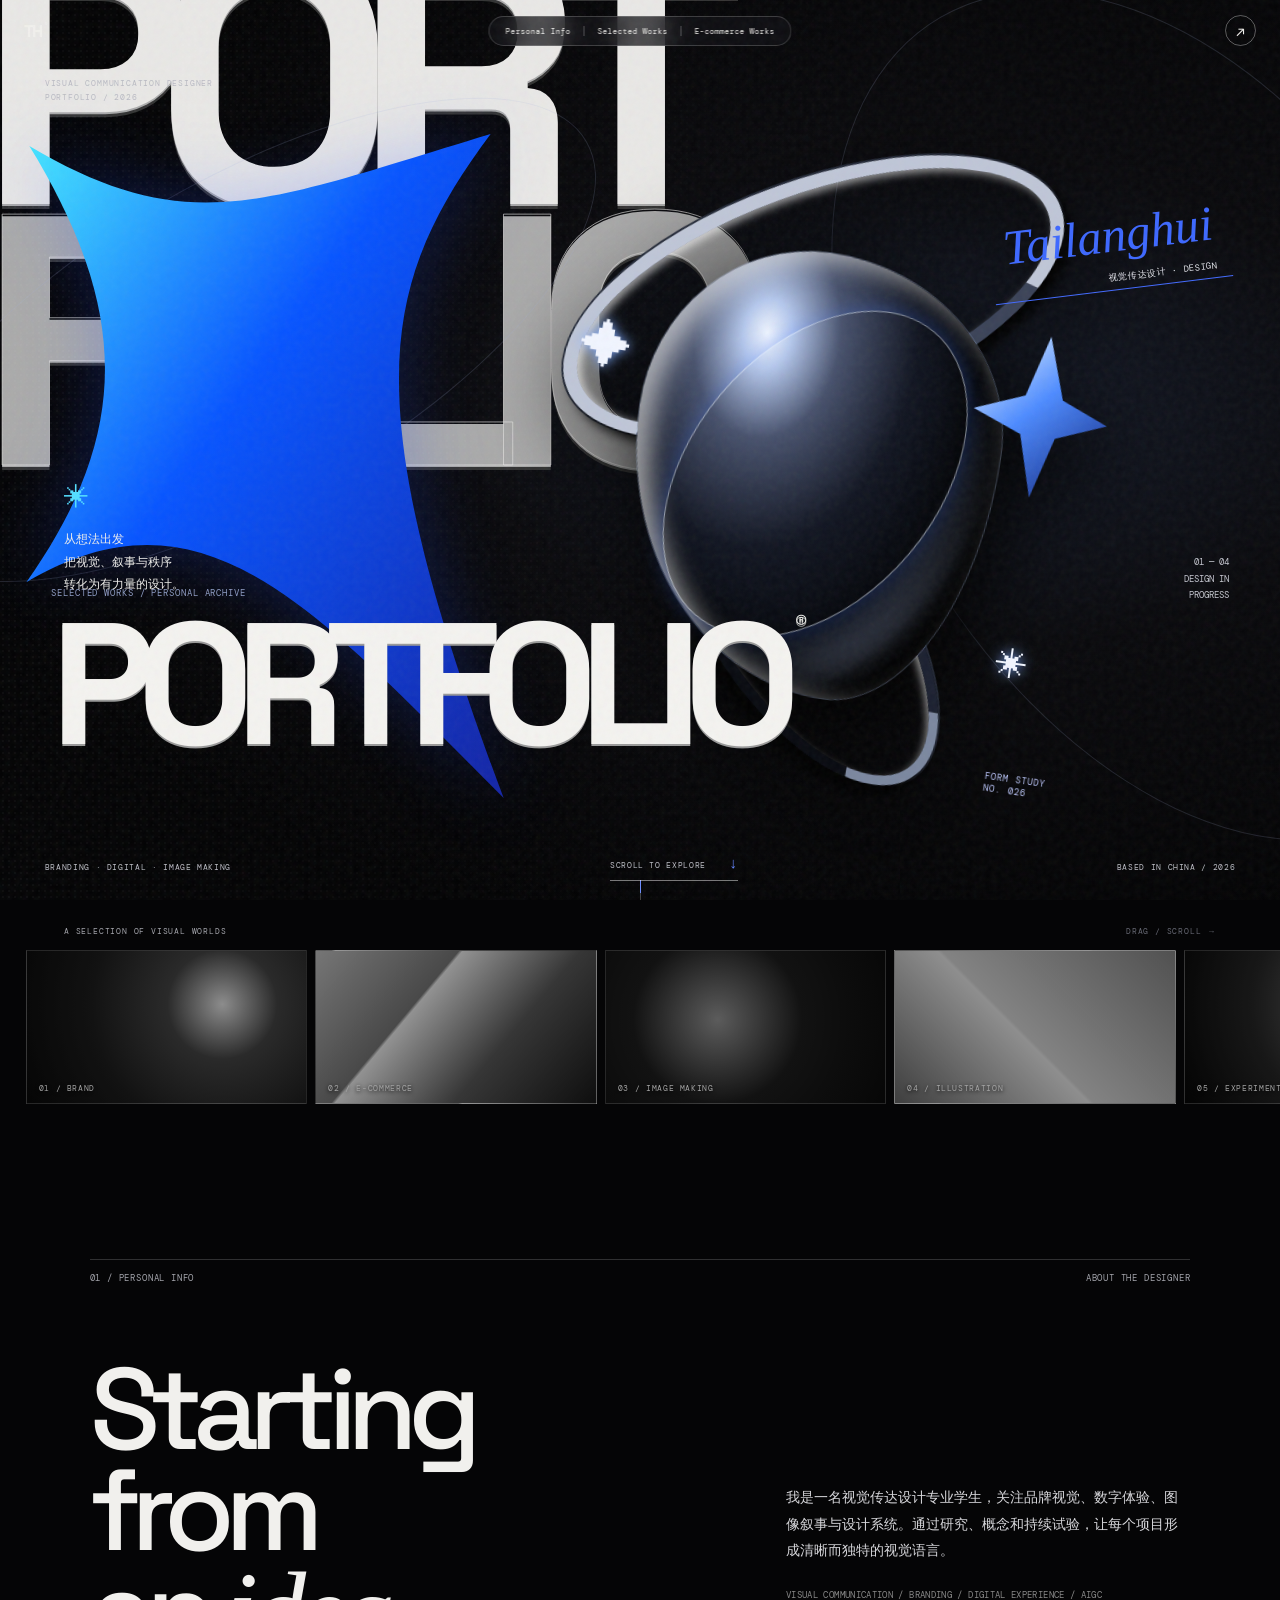
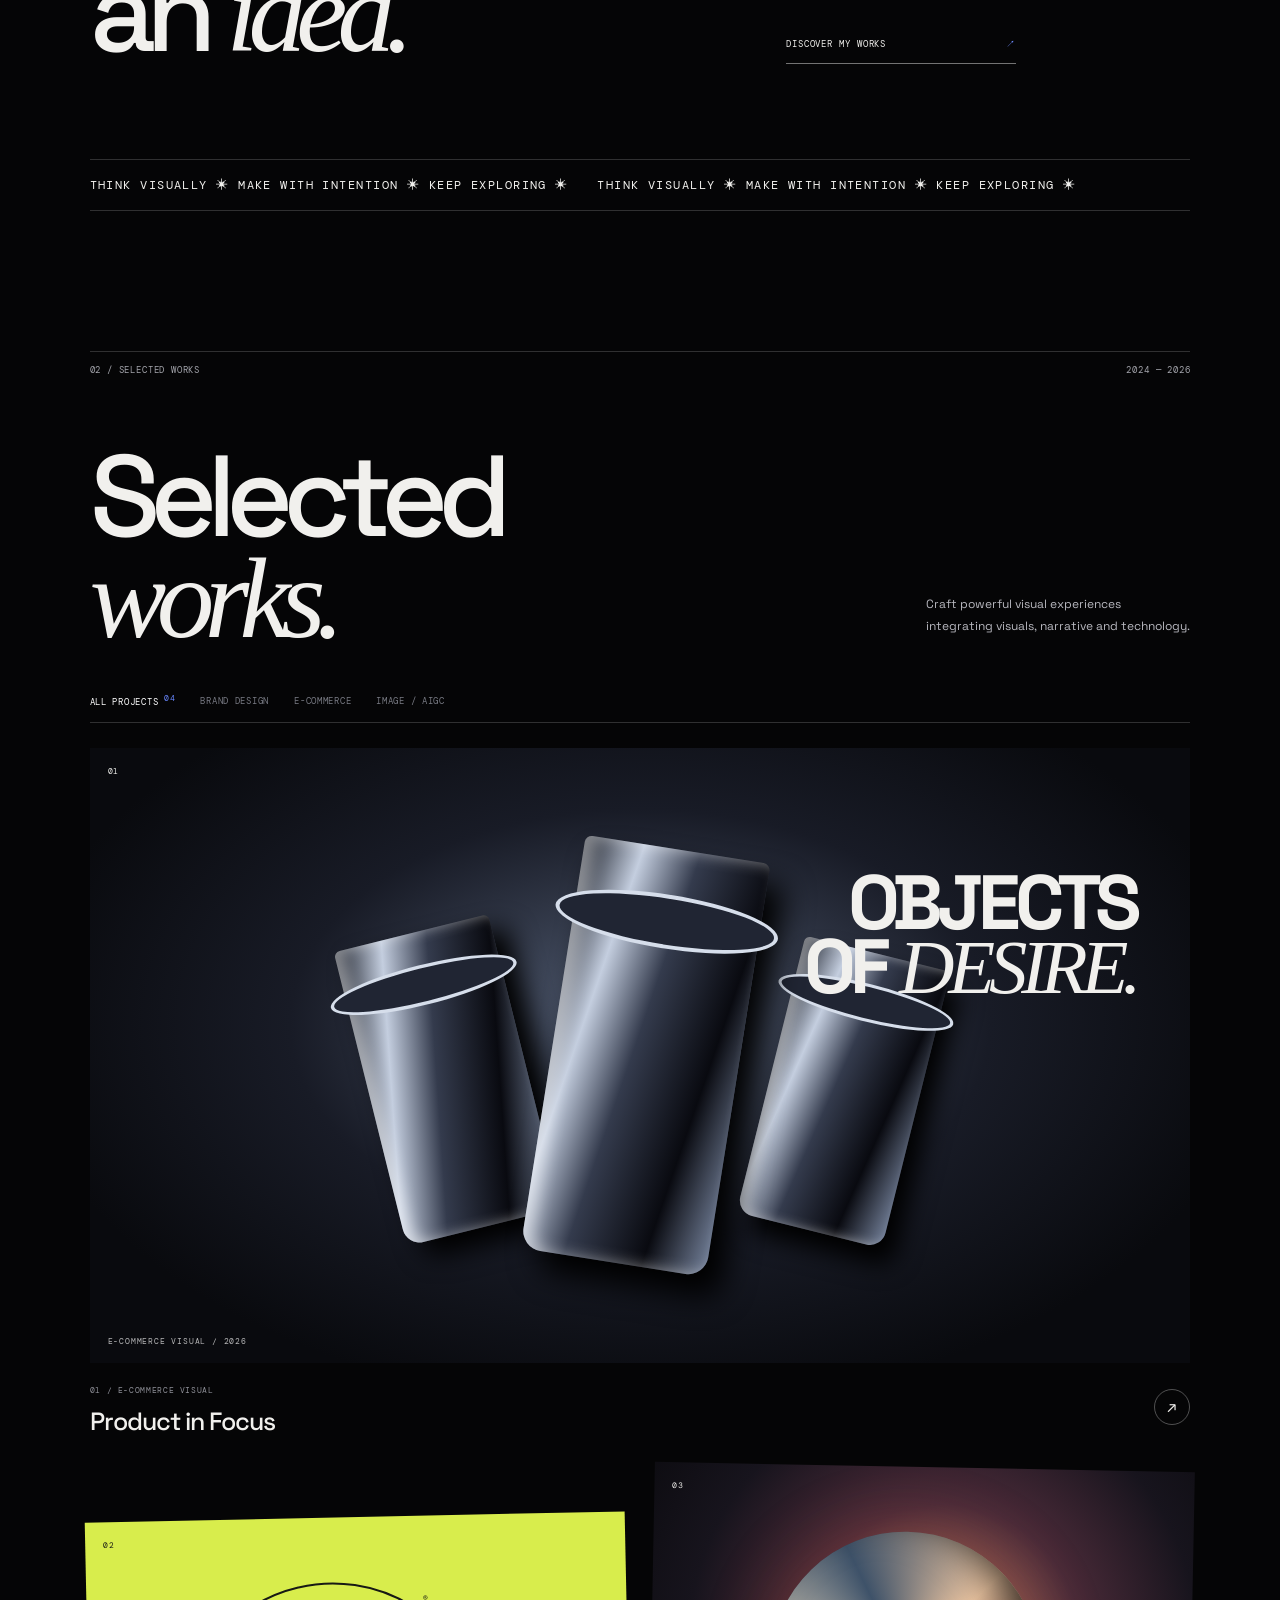
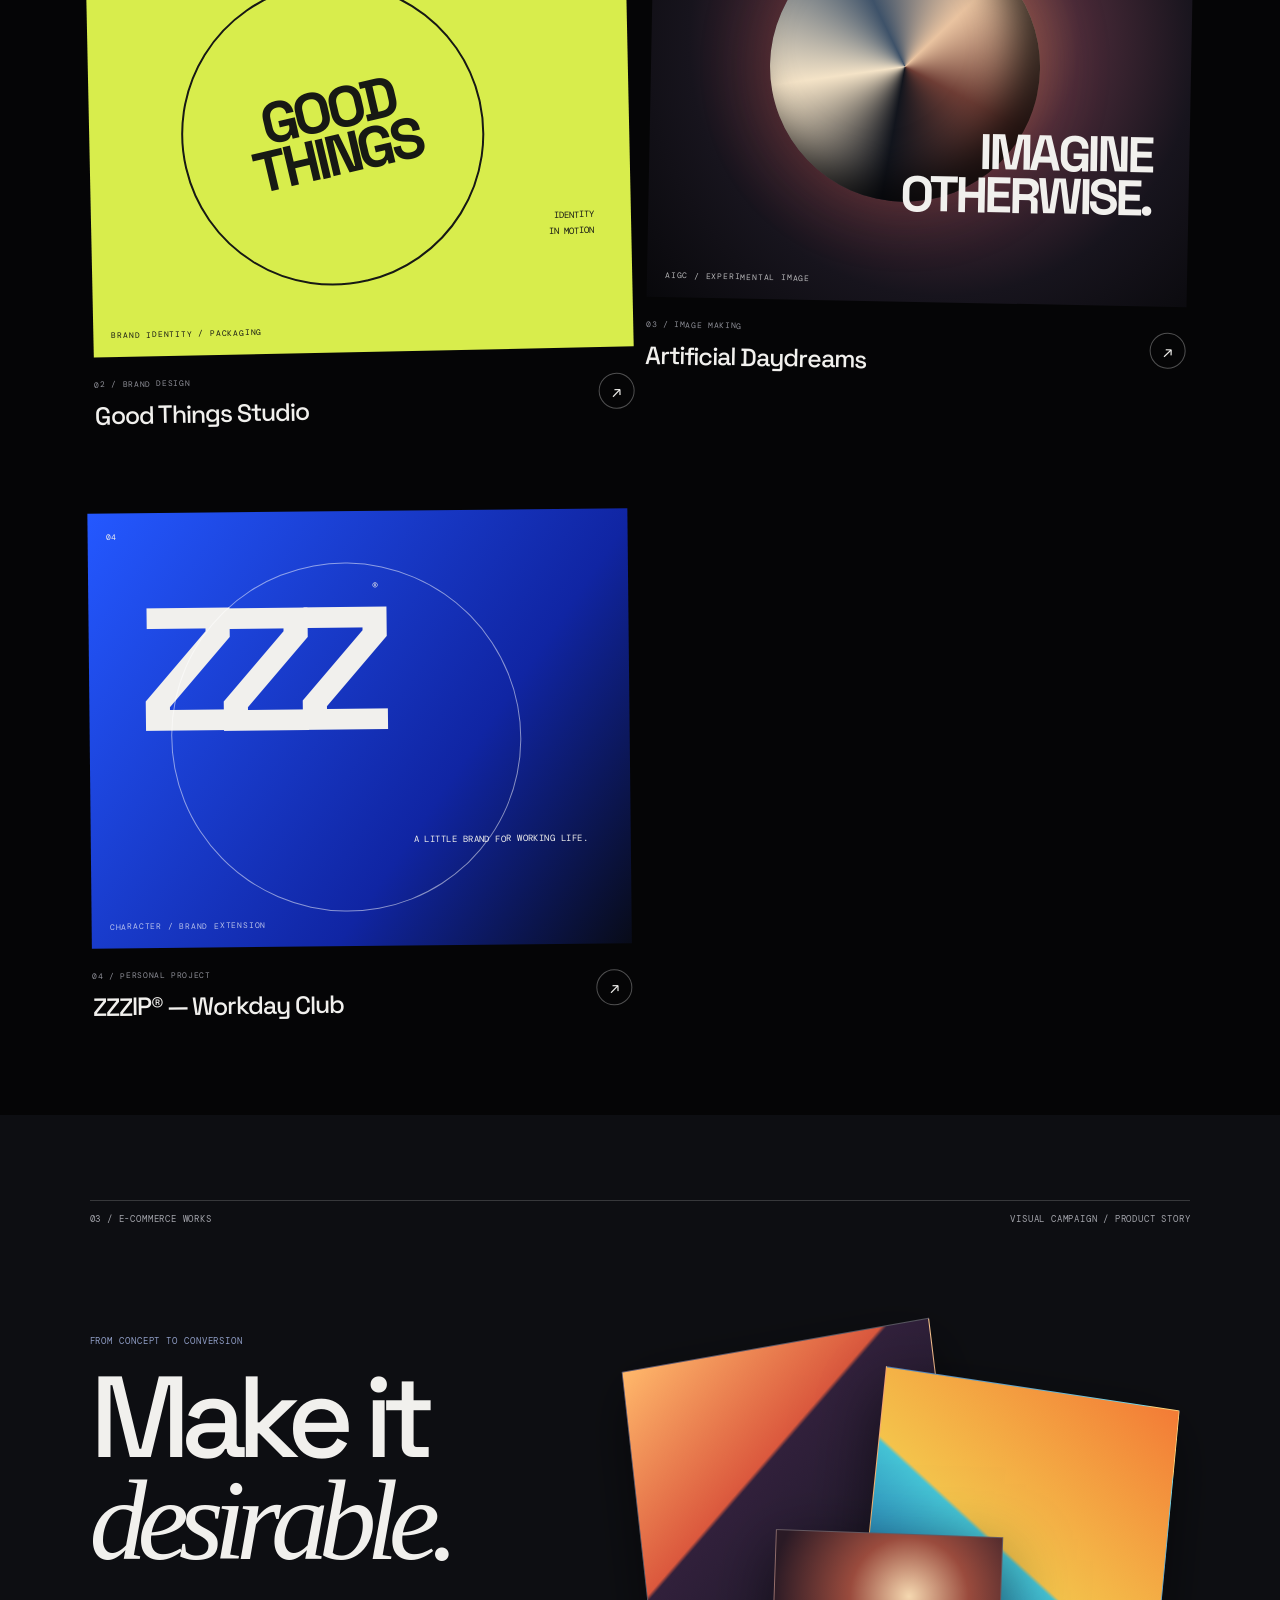
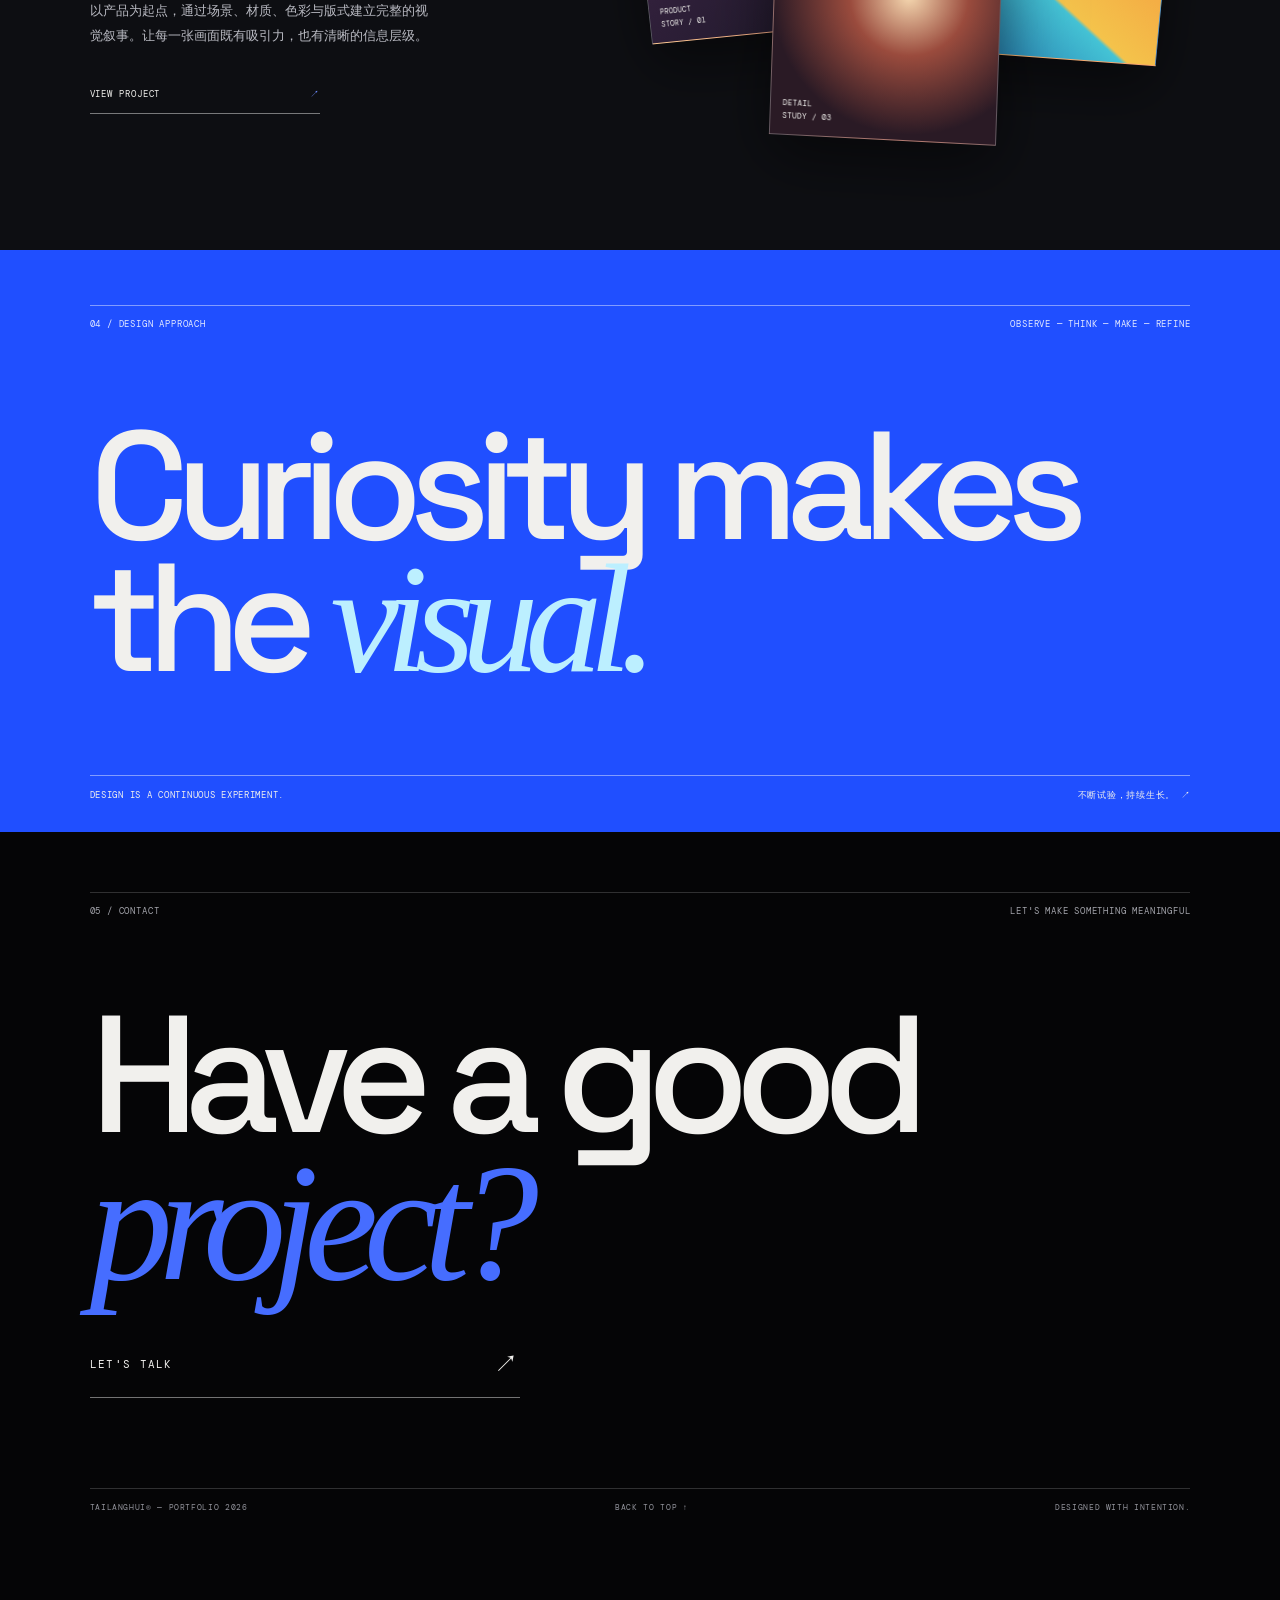
==== commit df5f8e1c: "Add files via upload" ====
--- a/index.html
+++ b/index.html
@@ -1,145 +1,19 @@
-<!DOCTYPE html>
-<html lang="zh-CN">
-<head>
-  <meta charset="UTF-8">
-  <meta name="viewport" content="width=device-width, initial-scale=1.0">
-  <meta name="theme-color" content="#111111">
-  <meta name="description" content="TAILANGHUI — Visual Communication Design Portfolio">
-  <title>TAILANGHUI® — Selected Works</title>
-  <link rel="preconnect" href="https://fonts.googleapis.com">
-  <link rel="preconnect" href="https://fonts.gstatic.com" crossorigin>
-  <link href="https://fonts.googleapis.com/css2?family=DM+Mono:wght@400;500&family=Manrope:wght@400;500;600;700;800&display=swap" rel="stylesheet">
-  <link rel="stylesheet" href="style.css">
-</head>
+<!doctype html>
+<html lang="zh-CN"><head><meta charset="utf-8"><meta name="viewport" content="width=device-width,initial-scale=1"><meta name="theme-color" content="#050505"><title>TAILANGHUI® — Visual Portfolio</title><link rel="stylesheet" href="style.css"></head>
 <body>
-  <div class="noise" aria-hidden="true"></div>
-  <canvas id="particles" aria-hidden="true"></canvas>
-  <header class="topbar">
-    <a class="wordmark" href="#top" aria-label="Back to top">TH<span>®</span></a>
-    <div class="top-meta"><span class="status-dot"></span> AVAILABLE FOR OPPORTUNITIES</div>
-    <button class="menu-toggle" aria-label="Toggle menu" aria-expanded="false"><span></span><span></span></button>
-    <nav class="nav">
-      <a href="#works">WORKS <sup>04</sup></a>
-      <a href="#about">PROFILE</a>
-      <a href="#contact">CONTACT <span class="arrow">↗</span></a>
-    </nav>
-  </header>
-
-  <main id="top">
-    <section class="hero-cinematic" id="top" aria-label="Portfolio introduction">
-      <div class="hero-grain" aria-hidden="true"></div>
-      <div class="hero-ghost-type" aria-hidden="true">PORTFOLIO</div>
-      <div class="hero-blue-shard shard-back" aria-hidden="true"></div>
-      <div class="hero-blue-shard shard-front" aria-hidden="true"></div>
-      <div class="hero-art-stage" aria-hidden="true">
-        <div class="art-grid"></div>
-        <div class="art-ring ring-a"></div><div class="art-ring ring-b"></div>
-        <div class="art-object object-main"><span>VISUAL<br>STUDY<br><b>027</b></span></div>
-        <div class="art-object object-small"></div>
-        <div class="art-ribbon"></div>
-        <div class="art-cross cross-a">✳</div><div class="art-cross cross-b">＋</div>
-      </div>
-      <div class="hero-copy-block">
-        <div class="hero-overline">VISUAL COMMUNICATION DESIGN / 2026—27</div>
-        <h1>DESIGN<br><em>BEYOND</em><br>THE <span>ORDINARY.</span></h1>
-        <p>视觉传达设计作品集<br>探索品牌、商业视觉、图像实验与数字体验。</p>
-      </div>
-      <div class="hero-signature">Tailanghui<span>®</span></div>
-      <div class="hero-side-index">SELECTED WORKS <span>↘</span> 01—04</div>
-      <div class="hero-bottom-cinema"><span>INDEPENDENT DESIGN PRACTICE</span><a class="scroll-cue" href="#works">SCROLL TO EXPLORE <b>↓</b></a><span>IDENTITY / IMAGE / DIGITAL</span></div>
-    </section>
-
-    <section class="marquee-band" aria-label="Design disciplines">
-      <div class="marquee-track">
-        <span>VISUAL IDENTITY</span><i>✳</i><span>ART DIRECTION</span><i>✳</i><span>DIGITAL DESIGN</span><i>✳</i><span>IMAGE MAKING</span><i>✳</i>
-        <span>VISUAL IDENTITY</span><i>✳</i><span>ART DIRECTION</span><i>✳</i><span>DIGITAL DESIGN</span><i>✳</i><span>IMAGE MAKING</span><i>✳</i>
-      </div>
-    </section>
-
-    <section class="works section-pad" id="works">
-      <div class="section-heading reveal">
-        <div><span class="eyebrow">01 / SELECTED WORKS</span><h2>Selected<br><em>works.</em></h2></div>
-        <p>A selection across identity, commerce, image-making<br>and independent visual experiments.</p>
-      </div>
-      <div class="filter-row reveal" role="group" aria-label="Filter projects">
-        <button class="filter active" data-filter="all">ALL <span>04</span></button>
-        <button class="filter" data-filter="ip">PERSONAL PROJECT</button>
-        <button class="filter" data-filter="commerce">E-COMMERCE</button>
-        <button class="filter" data-filter="brand">BRAND VISUAL</button>
-        <button class="filter" data-filter="aigc">AIGC / LAB</button>
-      </div>
-
-      <div class="project-grid">
-        <a class="project-card reveal" data-category="ip" href="projects/zzzip.html">
-          <div class="project-image image-blue">
-            <div class="image-label">CHARACTER DESIGN / 2026</div>
-            <div class="zz-logo">ZZZ<span>®</span></div>
-            <div class="orbit orbit-one"></div><div class="orbit orbit-two"></div>
-            <div class="project-art-copy">ZERO<br>THE<br>NOISE.</div>
-            <div class="placeholder-note">PERSONAL IP / SELECTED EXTENSION</div>
-            <span class="card-index">01</span>
-          </div>
-          <div class="project-info"><div><h3>ZZZ — 归零打工人</h3><p>PERSONAL IP / SELECTED EXTENSION</p></div><span class="project-arrow">↗</span></div>
-        </a>
-        <a class="project-card project-featured reveal" data-category="commerce" href="projects/ecommerce.html">
-          <div class="project-image image-cream">
-            <div class="image-label">PRODUCT VISUAL / 2025</div>
-            <div class="product-shape"></div><div class="product-shadow"></div>
-            <div class="vertical-type">FORM FOLLOWS<br>FEELING.</div>
-            <div class="placeholder-note">DROP PRODUCT VISUAL HERE</div>
-            <span class="card-index">02</span>
-          </div>
-          <div class="project-info"><div><h3>Product in Focus</h3><p>E-COMMERCE / ART DIRECTION</p></div><span class="project-arrow">↗</span></div>
-        </a>
-        <a class="project-card reveal" data-category="brand" href="projects/brand.html">
-          <div class="project-image image-lime">
-            <div class="image-label">BRAND SYSTEM / 2026</div>
-            <div class="brand-type">GOOD<br>THINGS<span>®</span></div>
-            <div class="brand-stamp">G<br>T</div>
-            <div class="placeholder-note">DROP BRAND IDENTITY HERE</div>
-            <span class="card-index">03</span>
-          </div>
-          <div class="project-info"><div><h3>Good Things Studio</h3><p>BRAND IDENTITY / PACKAGING</p></div><span class="project-arrow">↗</span></div>
-        </a>
-        <a class="project-card reveal" data-category="aigc" href="projects/aigc.html">
-          <div class="project-image image-lilac">
-            <div class="image-label">AIGC EXPERIMENT / 2026</div>
-            <div class="aigc-sphere"></div><div class="aigc-sphere small"></div>
-            <div class="aigc-type">SYNTHETIC<br>DAYDREAMS.</div>
-            <div class="placeholder-note">DROP EXPERIMENTAL VISUAL HERE</div>
-            <span class="card-index">04</span>
-          </div>
-          <div class="project-info"><div><h3>Artificial Daydreams</h3><p>AIGC / VISUAL EXPERIMENT</p></div><span class="project-arrow">↗</span></div>
-        </a>
-      </div>
-      <div class="works-foot reveal"><span>MORE WORKS IN PROGRESS</span><span>SCROLL / HOVER / EXPLORE ↘</span></div>
-    </section>
-
-    <section class="statement section-pad">
-      <span class="eyebrow reveal">02 / DESIGN APPROACH</span>
-      <p class="statement-text reveal">I TURN <span class="blue-text">CURIOSITY</span><br>INTO <span class="line-through">DECORATION</span><br><span class="statement-last">DESIGN<span class="blue-dot">.</span></span></p>
-      <div class="statement-caption reveal"><span>CONCEPT FIRST. DETAILS MATTER.</span><p>好的视觉不只是好看。它应该有观点、有秩序，也能让人记住。</p></div>
-    </section>
-
-    <section class="about section-pad" id="about">
-      <div class="about-title reveal"><span class="eyebrow">03 / A LITTLE ABOUT ME</span><h2>Designing<br>with <em>intent.</em></h2></div>
-      <div class="about-content reveal">
-        <p class="about-lead">你好，我是灰太狼。<br>一名视觉传达设计专业学生，关注品牌视觉、信息表达与数字体验。</p>
-        <p class="about-body">我喜欢从研究与观察出发，把想法转化为清晰、有辨识度的视觉表达。比起单纯追求视觉效果，我更在意概念是否成立、信息是否清楚，以及设计系统能否在不同媒介中持续生长。</p>
-        <div class="skill-list"><span>01 / VISUAL IDENTITY</span><span>02 / EDITORIAL & LAYOUT</span><span>03 / DIGITAL DESIGN</span><span>04 / AIGC EXPERIMENT</span></div>
-      </div>
-      <div class="about-side-note">BASED IN CHINA<br>OPEN TO THE WORLD ↗</div>
-    </section>
-
-    <section class="contact section-pad" id="contact">
-      <span class="eyebrow reveal">04 / HAVE A GOOD PROJECT?</span>
-      <h2 class="contact-title reveal">LET'S MAKE<br><span>SOMETHING</span><br>MATTER<span class="blue-dot">.</span></h2>
-      <div class="contact-bottom reveal"><p>For collaboration, internships<br>or just a good conversation.</p><a class="contact-link" href="mailto:hello@example.com">SAY HELLO <span>↗</span></a></div>
-    </section>
-  </main>
-
-  <footer class="footer"><a class="wordmark" href="#top">TH<span>®</span></a><span>© 2026 TAILANGHUI — ALL RIGHTS RESERVED</span><a href="#top">BACK TO TOP ↑</a></footer>
-  <div class="cursor-label" aria-hidden="true">VIEW PROJECT ↗</div>
-  <script src="script.js"></script>
-</body>
-</html>+<div class="grain"></div><div class="pointer-glow"></div>
+<header class="topbar"><a class="wordmark" href="#home">TH<span>®</span></a><nav><a href="#about">Personal Info</a><i></i><a href="#selected">Selected Works</a><i></i><a href="#commerce">E-commerce Works</a></nav><a class="menu" href="#contact" aria-label="Contact">↗</a></header>
+<main>
+<section class="hero" id="home"><div class="hero-grid"></div><div class="hero-giant" aria-hidden="true">PORT<br><span>FOLIO</span></div><div class="hero-orbit orbit1"></div><div class="hero-orbit orbit2"></div><div class="hero-object"><div class="chrome-loop loop1"></div><div class="chrome-loop loop2"></div><div class="glass-core"></div><div class="spark spark1">✦</div><div class="spark spark2">✳</div><div class="hero-blue-shape"></div><span class="object-caption">FORM STUDY<br>NO. 026</span></div><div class="blue-swoosh"><svg viewBox="0 0 500 700"><path d="M15 20C175 115 252 75 475 8C362 160 340 275 488 670C300 482 190 350 12 455C122 300 110 175 15 20Z" fill="url(#g)"/><defs><linearGradient id="g" x1="0" y1="0" x2="1" y2="1"><stop stop-color="#46e8ff"/><stop offset=".42" stop-color="#0754ff"/><stop offset="1" stop-color="#1424a4"/></linearGradient></defs></svg></div><div class="micro top-left">VISUAL COMMUNICATION DESIGNER<br>PORTFOLIO / 2026</div><div class="signature">Tailanghui<span>视觉传达设计 · DESIGN</span></div><div class="hero-copy"><span class="eyebrow">SELECTED WORKS / PERSONAL ARCHIVE</span><h1>PORTFOLIO<span class="reg">®</span></h1></div><div class="hero-note"><span class="crosshair">✳</span><p>从想法出发<br>把视觉、叙事与秩序<br>转化为有力量的设计。</p></div><div class="hero-side">01 — 04<br><span>DESIGN IN<br>PROGRESS</span></div><div class="hero-bottom"><span>BRANDING · DIGITAL · IMAGE MAKING</span><a href="#filmstrip">SCROLL TO EXPLORE <b>↓</b></a><span>BASED IN CHINA / 2026</span></div><div class="scroll-cue"><span></span></div></section>
+<section class="filmstrip" id="filmstrip"><div class="film-label">A SELECTION OF VISUAL WORLDS <span>DRAG / SCROLL →</span></div><div class="film-track"><a href="#selected" class="film-card f1"><span>01 / BRAND</span></a><a href="#commerce" class="film-card f2"><span>02 / E-COMMERCE</span></a><a href="#selected" class="film-card f3"><span>03 / IMAGE MAKING</span></a><a href="#selected" class="film-card f4"><span>04 / ILLUSTRATION</span></a><a href="#selected" class="film-card f5"><span>05 / EXPERIMENT</span></a><a href="#selected" class="film-card f6"><span>06 / ZZZIP®</span></a></div></section>
+<section class="about section" id="about"><div class="section-top"><span>01 / PERSONAL INFO</span><span>ABOUT THE DESIGNER</span></div><div class="about-layout"><h2>Starting from<br>an <em>idea.</em></h2><div class="about-text"><p>我是一名视觉传达设计专业学生，关注品牌视觉、数字体验、图像叙事与设计系统。通过研究、概念和持续试验，让每个项目形成清晰而独特的视觉语言。</p><p class="small-en">VISUAL COMMUNICATION / BRANDING / DIGITAL EXPERIENCE / AIGC</p><a href="#selected" class="line-link">DISCOVER MY WORKS <span>↗</span></a></div></div><div class="marquee"><div>THINK VISUALLY ✳ MAKE WITH INTENTION ✳ KEEP EXPLORING ✳&nbsp;</div><div>THINK VISUALLY ✳ MAKE WITH INTENTION ✳ KEEP EXPLORING ✳&nbsp;</div></div></section>
+<section class="selected section" id="selected"><div class="section-top"><span>02 / SELECTED WORKS</span><span>2024 — 2026</span></div><div class="selected-heading"><h2>Selected<br><em>works.</em></h2><p>Craft powerful visual experiences<br>integrating visuals, narrative and technology.</p></div><div class="work-filters"><button class="active" data-filter="all">ALL PROJECTS <sup>04</sup></button><button data-filter="brand">BRAND DESIGN</button><button data-filter="commerce">E-COMMERCE</button><button data-filter="image">IMAGE / AIGC</button></div><div class="work-stack">
+<a class="work-card card-wide" data-type="commerce" href="projects/ecommerce.html"><div class="work-art cover-commerce"><span class="cover-no">01</span><div class="pack pack1"></div><div class="pack pack2"></div><div class="pack pack3"></div><div class="cover-title">OBJECTS<br>OF <em>DESIRE.</em></div><span class="cover-tag">E-COMMERCE VISUAL / 2026</span></div><div class="work-info"><div><span>01 / E-COMMERCE VISUAL</span><h3>Product in Focus</h3></div><span class="arrow">↗</span></div></a>
+<a class="work-card card-tilt" data-type="brand" href="projects/brand.html"><div class="work-art cover-brand"><span class="cover-no">02</span><div class="brand-disc">GOOD<br>THINGS<span>®</span></div><div class="brand-mini">IDENTITY<br>IN MOTION</div><span class="cover-tag">BRAND IDENTITY / PACKAGING</span></div><div class="work-info"><div><span>02 / BRAND DESIGN</span><h3>Good Things Studio</h3></div><span class="arrow">↗</span></div></a>
+<a class="work-card card-tilt2" data-type="image" href="projects/aigc.html"><div class="work-art cover-image"><span class="cover-no">03</span><div class="image-sphere"></div><div class="image-type">IMAGINE<br>OTHERWISE.</div><span class="cover-tag">AIGC / EXPERIMENTAL IMAGE</span></div><div class="work-info"><div><span>03 / IMAGE MAKING</span><h3>Artificial Daydreams</h3></div><span class="arrow">↗</span></div></a>
+<a class="work-card card-zzzip" data-type="brand" href="projects/zzzip.html"><div class="work-art cover-zzzip"><span class="cover-no">04</span><div class="zzz-type">ZZZ<span>®</span></div><div class="zzz-line">A LITTLE BRAND FOR WORKING LIFE.</div><div class="zzz-orbit"></div><span class="cover-tag">CHARACTER / BRAND EXTENSION</span></div><div class="work-info"><div><span>04 / PERSONAL PROJECT</span><h3>ZZZIP® — Workday Club</h3></div><span class="arrow">↗</span></div></a>
+</div></section>
+<section class="commerce section" id="commerce"><div class="section-top"><span>03 / E-COMMERCE WORKS</span><span>VISUAL CAMPAIGN / PRODUCT STORY</span></div><div class="commerce-layout"><div><p class="eyebrow">FROM CONCEPT TO CONVERSION</p><h2>Make it<br><em>desirable.</em></h2><p class="commerce-copy">以产品为起点，通过场景、材质、色彩与版式建立完整的视觉叙事。让每一张画面既有吸引力，也有清晰的信息层级。</p><a class="line-link" href="projects/ecommerce.html">VIEW PROJECT <span>↗</span></a></div><div class="commerce-gallery"><div class="gallery-tile tile-a"><span>PRODUCT<br>STORY / 01</span></div><div class="gallery-tile tile-b"><span>CAMPAIGN<br>VISUAL / 02</span></div><div class="gallery-tile tile-c"><span>DETAIL<br>STUDY / 03</span></div></div></div></section>
+<section class="statement"><div class="section-top"><span>04 / DESIGN APPROACH</span><span>OBSERVE — THINK — MAKE — REFINE</span></div><h2>Curiosity makes<br>the <em>visual.</em></h2><div class="statement-bottom"><span>DESIGN IS A CONTINUOUS EXPERIMENT.</span><span>不断试验，持续生长。 ↗</span></div></section>
+<footer class="contact section" id="contact"><div class="section-top"><span>05 / CONTACT</span><span>LET'S MAKE SOMETHING MEANINGFUL</span></div><h2>Have a good<br><em>project?</em></h2><a class="contact-link" href="mailto:hello@example.com">LET'S TALK <span>↗</span></a><div class="footer-bottom"><span>TAILANGHUI® — PORTFOLIO 2026</span><a href="#home">BACK TO TOP ↑</a><span>DESIGNED WITH INTENTION.</span></div></footer>
+</main><script src="script.js"></script></body></html>
--- a/style.css
+++ b/style.css
@@ -1,29 +1,6 @@
- :root{--bg:#111;--fg:#f1f0eb;--muted:#8d8d88;--blue:#365dff;--line:rgba(241,240,235,.19);--pad:clamp(22px,5.2vw,82px)}
-*{box-sizing:border-box}html{scroll-behavior:smooth;scroll-padding-top:80px}body{margin:0;background:var(--bg);color:var(--fg);font-family:Manrope,Arial,sans-serif;overflow-x:hidden}a{color:inherit;text-decoration:none}button{font:inherit}.noise{position:fixed;inset:0;pointer-events:none;z-index:10;opacity:.035;background-image:url("data:image/svg+xml,%3Csvg viewBox='0 0 180 180' xmlns='http://www.w3.org/2000/svg'%3E%3Cfilter id='n'%3E%3CfeTurbulence type='fractalNoise' baseFrequency='.9' numOctaves='3' stitchTiles='stitch'/%3E%3C/filter%3E%3Crect width='100%25' height='100%25' filter='url(%23n)' opacity='.7'/%3E%3C/svg%3E")}#particles{position:fixed;inset:0;pointer-events:none;z-index:5}.topbar{height:78px;padding:0 var(--pad);display:flex;align-items:center;justify-content:space-between;border-bottom:1px solid var(--line);position:relative;z-index:20;background:rgba(17,17,17,.84);backdrop-filter:blur(14px)}.wordmark{font-weight:800;font-size:25px;letter-spacing:-2px}.wordmark span{font:10px 'DM Mono',monospace;vertical-align:top;letter-spacing:0;margin-left:2px}.top-meta,.nav,.eyebrow,.hero-kicker,.scroll-cue,.image-label,.placeholder-note,.card-index,.project-info p,.filter,.works-foot,.about-side-note,.skill-list,.contact-link,.footer,.cursor-label{font-family:'DM Mono',monospace;font-size:10px;letter-spacing:.08em}.top-meta{display:flex;align-items:center;gap:9px;color:#b5b5af}.status-dot{width:6px;height:6px;border-radius:50%;background:#9dff88;box-shadow:0 0 12px #9dff88}.nav{display:flex;gap:28px}.nav a{transition:color .25s}.nav a:hover,.nav a:focus{color:#9dff88}.nav sup{color:var(--muted);font-size:8px}.arrow{color:var(--blue)}.menu-toggle{display:none;background:none;border:0;color:white}.section-pad{padding-left:var(--pad);padding-right:var(--pad)}.hero{min-height:calc(100svh - 78px);padding-top:clamp(35px,6vh,70px);padding-bottom:35px;position:relative;display:flex;flex-direction:column;justify-content:space-between;overflow:hidden}.hero-kicker{display:flex;justify-content:space-between;color:var(--muted)}.hero-title{font-size:clamp(92px,17.2vw,252px);line-height:.76;letter-spacing:-.105em;font-weight:800;margin:clamp(55px,10vh,115px) 0 5vh;position:relative;z-index:1}.outline{-webkit-text-stroke:1.5px var(--fg);color:transparent}.blue-dot{color:var(--blue)}.asterisk{display:inline-block;color:var(--blue);font-size:.32em;letter-spacing:0;vertical-align:top;margin:0 0 0 .2em;animation:spin 18s linear infinite}.hero-bottom{display:flex;align-items:flex-end;justify-content:space-between;position:relative;z-index:2}.hero-bottom p{font-size:clamp(14px,1.5vw,19px);line-height:1.7;margin:0;color:#d3d2cd}.scroll-cue{display:flex;align-items:center;gap:12px;color:var(--muted)}.scroll-cue span:last-child{font-size:17px;color:var(--fg)}.scroll-line{width:42px;height:1px;background:var(--blue)}.hero-index{position:absolute;right:var(--pad);top:42%;font:10px 'DM Mono',monospace;line-height:1.6;color:var(--muted);text-align:center}.marquee-band{overflow:hidden;background:var(--blue);color:white;transform:rotate(-1.3deg) scale(1.03);margin:25px 0 90px;padding:16px 0}.marquee-track{display:flex;align-items:center;justify-content:space-around;gap:34px;width:max-content;animation:marquee 28s linear infinite;font-weight:800;font-size:clamp(20px,3vw,40px);letter-spacing:-.05em}.marquee-track i{font-style:normal;font-size:.65em}.works{padding-top:35px;padding-bottom:100px}.section-heading{display:flex;justify-content:space-between;align-items:flex-end;margin-bottom:65px}.eyebrow{color:var(--muted)}.section-heading h2,.about-title h2{font-size:clamp(56px,9vw,126px);line-height:.86;letter-spacing:-.085em;margin:24px 0 0}.section-heading h2 em,.about-title h2 em{font-family:Georgia,serif;font-weight:400}.section-heading>p{color:#aaa9a2;font-size:13px;line-height:1.8;margin:0 0 5px}.filter-row{display:flex;gap:24px;align-items:center;border-top:1px solid var(--line);border-bottom:1px solid var(--line);padding:18px 0;margin-bottom:24px;flex-wrap:wrap}.filter{background:none;border:0;padding:0;color:#7e7e78;cursor:pointer;transition:color .2s}.filter span{font-size:8px;color:var(--blue)}.filter.active,.filter:hover{color:var(--fg)}.project-grid{display:grid;grid-template-columns:1fr 1fr;gap:54px 20px}.project-card{display:block;min-width:0}.project-featured{grid-column:1/-1}.project-image{position:relative;overflow:hidden;min-height:300px;aspect-ratio:1.22;isolation:isolate;transition:transform .5s cubic-bezier(.2,.7,.2,1)}.project-featured .project-image{aspect-ratio:2.05;min-height:360px}.project-card:hover .project-image{transform:scale(.99)}.image-blue{background:#2e54f4;color:#e9edff}.image-cream{background:#e8e2d5;color:#171714}.image-lime{background:#c8ff69;color:#171714}.image-lilac{background:#c4b7ff;color:#171714}.image-label{position:absolute;top:22px;left:24px;z-index:3}.card-index{position:absolute;right:22px;top:22px;z-index:3}.zz-logo{position:absolute;left:7%;top:17%;font-size:clamp(80px,14vw,210px);font-weight:800;letter-spacing:-.12em;line-height:.8}.zz-logo span{font:12px 'DM Mono',monospace;vertical-align:top;letter-spacing:0}.orbit{position:absolute;border:1px solid rgba(255,255,255,.45);border-radius:50%;width:36vw;height:36vw;max-width:560px;max-height:560px;left:45%;top:12%;transform:rotate(-24deg)}.orbit-two{width:26vw;height:26vw;left:52%;top:22%;border-style:dashed;animation:spin 35s linear infinite}.project-art-copy{position:absolute;right:7%;bottom:9%;font-size:clamp(28px,5vw,68px);font-weight:800;line-height:.8;letter-spacing:-.08em;text-align:right}.placeholder-note{position:absolute;bottom:18px;left:24px;opacity:.55;font-size:8px}.product-shape{position:absolute;width:27%;height:63%;left:25%;top:20%;border-radius:48% 48% 12% 12%;background:linear-gradient(115deg,#f7f2e8,#a7a092 50%,#f8f4e9 70%);box-shadow:20px 30px 45px #a9a293;transform:rotate(-8deg);transition:transform .6s}.project-card:hover .product-shape{transform:rotate(0) translateY(-8px)}.product-shadow{position:absolute;width:45%;height:10%;left:17%;bottom:12%;background:#b9b1a3;filter:blur(20px);border-radius:50%}.vertical-type{position:absolute;right:8%;top:27%;font-weight:800;font-size:clamp(18px,3vw,38px);line-height:1.05;letter-spacing:-.07em}.brand-type{position:absolute;left:7%;top:27%;font-size:clamp(60px,9vw,125px);font-weight:800;line-height:.78;letter-spacing:-.1em}.brand-type span{font-size:12px;vertical-align:top;letter-spacing:0}.brand-stamp{position:absolute;right:9%;bottom:13%;width:88px;height:88px;border:1px solid #171714;border-radius:50%;display:grid;place-content:center;text-align:center;font-size:24px;font-weight:800;line-height:.85;transform:rotate(12deg)}.aigc-sphere{position:absolute;width:48%;aspect-ratio:1;border-radius:50%;left:24%;top:17%;background:radial-gradient(circle at 30% 25%,#fff 0,#c4b7ff 14%,#7964d8 44%,#17132c 75%);box-shadow:inset -25px -20px 50px #17132c,0 25px 60px #7563c5;animation:float 6s ease-in-out infinite}.aigc-sphere.small{width:18%;left:59%;top:52%;background:radial-gradient(circle at 30% 25%,#fff 0,#d9d0ff 15%,#7861dc 60%,#34245c 100%);animation-delay:-2s}.aigc-type{position:absolute;right:7%;bottom:9%;font-size:clamp(18px,3vw,38px);font-weight:800;line-height:.95;letter-spacing:-.07em;text-align:right}.project-info{display:flex;justify-content:space-between;align-items:flex-start;padding-top:17px}.project-info h3{font-size:clamp(16px,2vw,23px);letter-spacing:-.04em;margin:0 0 8px;font-weight:600}.project-info p{margin:0;color:var(--muted);font-size:9px}.project-arrow{font-size:24px;color:var(--blue);transition:transform .3s}.project-card:hover .project-arrow{transform:translate(4px,-4px)}.project-card.is-hidden{display:none}.works-foot{display:flex;justify-content:space-between;border-top:1px solid var(--line);margin-top:60px;padding-top:18px;color:var(--muted)}.statement{padding-top:100px;padding-bottom:120px;background:#e8e6df;color:#171714;position:relative}.statement .eyebrow{color:#77766f}.statement-text{font-size:clamp(48px,11vw,155px);line-height:.87;letter-spacing:-.09em;font-weight:800;margin:60px 0 65px}.blue-text{color:var(--blue)}.line-through{font-family:Georgia,serif;font-weight:400;font-style:italic;text-decoration:line-through;text-decoration-thickness:2px}.statement-last{margin-left:15vw}.statement-caption{display:flex;justify-content:space-between;align-items:flex-start;border-top:1px solid rgba(23,23,20,.22);padding-top:18px;font:10px 'DM Mono',monospace}.statement-caption p{font:13px Manrope,sans-serif;line-height:1.7;max-width:330px;margin:0}.about{padding-top:120px;padding-bottom:140px;display:grid;grid-template-columns:1fr 1fr;gap:70px 8%;position:relative}.about-title h2{font-size:clamp(58px,8vw,112px)}.about-content{padding-top:45px;max-width:560px}.about-lead{font-size:clamp(19px,2.3vw,29px);line-height:1.55;letter-spacing:-.04em;margin:0 0 25px}.about-body{font-size:13px;line-height:2;color:#a7a69f;max-width:500px}.skill-list{display:grid;grid-template-columns:1fr 1fr;gap:17px 10px;border-top:1px solid var(--line);padding-top:22px;margin-top:35px;color:#d4d3cd}.about-side-note{grid-column:1/-1;justify-self:end;color:var(--muted);line-height:1.8;text-align:right;margin-top:-15px}.contact{padding-top:100px;padding-bottom:75px;background:var(--blue);color:#fff;position:relative;overflow:hidden}.contact .eyebrow{color:rgba(255,255,255,.7)}.contact-title{font-size:clamp(65px,13.5vw,190px);line-height:.8;letter-spacing:-.1em;margin:65px 0 75px;font-weight:800}.contact-title span:not(.blue-dot){-webkit-text-stroke:1px white;color:transparent}.contact-bottom{display:flex;justify-content:space-between;align-items:flex-end;border-top:1px solid rgba(255,255,255,.35);padding-top:22px}.contact-bottom p{font-size:13px;line-height:1.7;margin:0}.contact-link{border-bottom:1px solid white;padding:0 0 12px;min-width:190px;display:flex;justify-content:space-between;font-size:11px}.contact-link span{font-size:20px;line-height:.6}.footer{padding:22px var(--pad);display:flex;align-items:center;justify-content:space-between;color:var(--muted);font-size:9px}.footer .wordmark{color:var(--fg)}.cursor-label{position:fixed;z-index:30;left:0;top:0;opacity:0;pointer-events:none;background:var(--blue);color:white;padding:12px 15px;border-radius:50%;font-size:8px;transform:translate(-50%,-50%) scale(.8);transition:opacity .2s,transform .2s;white-space:nowrap}.cursor-label.visible{opacity:1;transform:translate(-50%,-50%) scale(1)}.reveal{opacity:0;transform:translateY(28px);transition:opacity .8s ease,transform .8s cubic-bezier(.2,.7,.2,1)}.reveal.in-view{opacity:1;transform:translateY(0)}@keyframes spin{to{transform:rotate(360deg)}}@keyframes marquee{to{transform:translateX(-50%)}}@keyframes float{0%,100%{transform:translateY(0) rotate(-8deg)}50%{transform:translateY(-18px) rotate(5deg)}}@media (prefers-reduced-motion:reduce){*,*::before,*::after{animation-duration:.01ms!important;animation-iteration-count:1!important;scroll-behavior:auto!important;transition-duration:.01ms!important}.reveal{opacity:1;transform:none}#particles{display:none}}
-@media(max-width:700px){.topbar{height:65px}.top-meta{display:none}.menu-toggle{display:flex;flex-direction:column;gap:5px;padding:10px}.menu-toggle span{display:block;width:24px;height:1px;background:white}.nav{display:none;position:absolute;top:64px;left:0;right:0;background:#111;padding:25px var(--pad);border-bottom:1px solid var(--line);flex-direction:column;gap:22px}.nav.open{display:flex}.hero{min-height:calc(88svh - 65px);padding-top:28px}.hero-kicker{font-size:8px}.hero-title{font-size:clamp(78px,20vw,140px);margin:13vh 0 12vh}.hero-index{display:none}.hero-bottom{align-items:flex-start;gap:30px;flex-direction:column}.hero-bottom p{font-size:14px}.scroll-cue{font-size:8px}.marquee-band{margin:28px 0 60px}.works{padding-bottom:70px}.section-heading{display:block;margin-bottom:40px}.section-heading h2{font-size:76px}.section-heading>p{margin-top:25px}.filter-row{gap:15px 20px}.filter{font-size:9px}.project-grid{grid-template-columns:1fr;gap:40px}.project-featured{grid-column:auto}.project-image,.project-featured .project-image{aspect-ratio:1.12;min-height:280px}.zz-logo{font-size:36vw}.orbit{width:70vw;height:70vw;left:35%;top:17%}.orbit-two{width:48vw;height:48vw;left:48%;top:27%}.project-art-copy{font-size:13vw}.brand-type{font-size:20vw}.works-foot{font-size:8px}.statement{padding-top:75px;padding-bottom:75px}.statement-text{font-size:13vw;margin:45px 0}.statement-last{margin-left:5vw}.statement-caption{display:block}.statement-caption p{margin-top:15px}.about{grid-template-columns:1fr;gap:10px;padding-top:80px;padding-bottom:85px}.about-title h2{font-size:19vw}.about-content{padding-top:25px}.about-side-note{grid-column:auto;margin-top:25px}.contact{padding-top:75px;padding-bottom:50px}.contact-title{font-size:16vw;margin:55px 0}.contact-bottom{gap:35px;align-items:flex-start;flex-direction:column}.contact-link{width:100%}.footer{gap:15px;flex-wrap:wrap}.footer>span{order:3;width:100%;font-size:8px}.cursor-label{display:none}}
-
-/* CINEMATIC REFERENCE-LED HERO */
-:root{--bg:#050506;--blue:#0755ff;--pad:clamp(18px,4vw,64px)}
-body{background:#050506}.topbar{position:absolute;top:0;left:0;width:100%;height:1px;padding:0;border:0;background:transparent;z-index:22}.topbar>.wordmark,.topbar>.top-meta,.topbar>.menu-toggle{display:none}.topbar .nav{position:fixed;top:17px;left:50%;transform:translateX(-50%);display:flex;gap:0;padding:9px 17px;border:1px solid rgba(255,255,255,.16);border-radius:30px;background:rgba(15,15,20,.46);backdrop-filter:blur(18px);white-space:nowrap;font-size:9px;z-index:25}.topbar .nav a{padding:0 10px;color:#dedee6}.topbar .nav a+a{border-left:1px solid rgba(255,255,255,.22)}
-.hero-cinematic{height:100svh;min-height:620px;padding:0;position:relative;isolation:isolate;overflow:hidden;background:radial-gradient(ellipse at 66% 43%,#20222c 0,#0b0b10 32%,#050506 67%);display:block}
-.hero-grain{position:absolute;inset:0;opacity:.15;pointer-events:none;background-image:url("data:image/svg+xml,%3Csvg viewBox='0 0 180 180' xmlns='http://www.w3.org/2000/svg'%3E%3Cfilter id='n'%3E%3CfeTurbulence type='fractalNoise' baseFrequency='.85' numOctaves='4' stitchTiles='stitch'/%3E%3C/filter%3E%3Crect width='100%25' height='100%25' filter='url(%23n)' opacity='.8'/%3E%3C/svg%3E");z-index:8}
-.hero-nav-pill{position:absolute;top:18px;left:50%;transform:translateX(-50%);z-index:15;display:none}.hero-orbit-mark{position:absolute;right:28px;top:22px;border:1px solid #555;border-radius:50%;width:31px;height:31px;display:grid;place-items:center;font:italic 13px Georgia;color:#bbb;z-index:15}
-.hero-blue-shard{position:absolute;z-index:2;pointer-events:none;background:linear-gradient(145deg,#0050ff,#0a39d7 60%,#1c7cff);filter:drop-shadow(0 0 25px rgba(0,68,255,.12));clip-path:polygon(0 0,100% 12%,58% 43%,90% 100%,39% 61%,0 85%,26% 43%)}.shard-back{width:min(37vw,520px);height:min(56vh,540px);left:-2vw;top:2vh;transform:rotate(-12deg);animation:shardDrift 9s ease-in-out infinite}.shard-front{width:min(42vw,600px);height:min(17vh,170px);left:14vw;top:61vh;transform:rotate(32deg);clip-path:polygon(0 35%,100% 0,75% 38%,100% 46%,12% 100%);animation:shardDrift 7s ease-in-out infinite reverse}
-.hero-character-stage{position:absolute;z-index:3;right:4vw;top:0;height:100%;width:66%;display:flex;align-items:center;justify-content:center;overflow:hidden}.hero-character-placeholder{position:relative;width:70%;height:84%;display:flex;flex-direction:column;align-items:center;justify-content:center;text-align:center;color:rgba(255,255,255,.8);border:1px dashed rgba(255,255,255,.16);background:radial-gradient(ellipse at 50% 38%,rgba(65,76,105,.42),rgba(5,5,8,0) 64%);clip-path:polygon(22% 0,77% 0,100% 30%,91% 100%,10% 100%,0 27%);animation:characterFloat 6s ease-in-out infinite}.hero-character-placeholder:before{content:"";position:absolute;width:54%;height:58%;top:7%;border-radius:48% 48% 43% 43%;background:radial-gradient(ellipse at 38% 30%,#c9cbd4 0,#777d8d 17%,#272b38 55%,#0b0c11 80%);box-shadow:0 0 90px rgba(39,83,255,.18);opacity:.86}.hero-character-placeholder:after{content:"";position:absolute;width:76%;height:33%;bottom:0;border-radius:48% 48% 0 0;background:linear-gradient(110deg,#11131b,#343847 40%,#090a0e 75%);opacity:.95}.hero-character-placeholder span,.hero-character-placeholder small{position:relative;z-index:2;font:10px 'DM Mono',monospace;letter-spacing:.18em;text-shadow:0 2px 15px #000}.hero-character-placeholder small{font-size:8px;letter-spacing:.08em;margin-top:10px;color:#999;max-width:200px}.hero-ghost-type{position:absolute;z-index:0;top:8%;left:4%;font-size:clamp(90px,17vw,250px);font-weight:800;letter-spacing:-.12em;line-height:.72;color:rgba(255,255,255,.9);mix-blend-mode:screen;opacity:.9;transform:translateX(-20%)}
-.hero-copy-block{position:absolute;left:var(--pad);bottom:18%;z-index:6;max-width:47%;pointer-events:none}.hero-overline{font:10px 'DM Mono',monospace;letter-spacing:.16em;color:#b6b8c2}.hero-copy-block h1{font-size:clamp(58px,9.4vw,145px);line-height:.76;letter-spacing:-.105em;margin:24px 0 27px;font-weight:800;text-shadow:0 4px 40px rgba(0,0,0,.5)}.hero-copy-block h1 em{font-family:Georgia,serif;font-weight:400;color:transparent;-webkit-text-stroke:1px #fff}.hero-copy-block h1 span{color:var(--blue)}.hero-copy-block p{font-size:clamp(12px,1.25vw,16px);line-height:1.9;color:#c4c5cd;margin:0}.hero-signature{position:absolute;z-index:10;right:5vw;top:31%;font:italic clamp(24px,4vw,54px) Georgia,serif;color:#235dff;transform:rotate(-9deg);text-shadow:0 0 20px #001b68}.hero-signature span{font:9px 'DM Mono',monospace;vertical-align:top}.hero-bottom-cinema{position:absolute;bottom:0;left:0;right:0;z-index:10;padding:20px var(--pad);border-top:1px solid rgba(255,255,255,.15);font:9px 'DM Mono',monospace;letter-spacing:.12em;color:#92939b;display:flex;align-items:center;justify-content:space-between}.hero-bottom-cinema .scroll-cue{color:#ddd;gap:13px}.hero-bottom-cinema .scroll-cue b{font-size:17px;color:#fff;font-weight:400}.hero-side-index{position:absolute;right:var(--pad);bottom:22%;z-index:8;writing-mode:vertical-rl;font:10px 'DM Mono',monospace;color:#a2a4ae}.hero-side-index span{padding:12px 0;color:#2860ff}
-@keyframes shardDrift{0%,100%{translate:0 0}50%{translate:12px -18px}}@keyframes characterFloat{0%,100%{transform:translateY(0) rotate(0)}50%{transform:translateY(-9px) rotate(.4deg)}}
-.marquee-band{margin-top:0}.works{padding-top:90px}.section-heading h2{letter-spacing:-.1em}.project-image{border:1px solid rgba(255,255,255,.08)}
-@media(max-width:700px){.topbar .nav{top:12px;max-width:calc(100vw - 24px);padding:8px 7px;font-size:8px}.topbar .nav a{padding:0 7px}.hero-cinematic{min-height:720px;height:94svh}.hero-character-stage{width:100%;right:-8%;top:0;height:76%;align-items:flex-start}.hero-character-placeholder{height:100%;width:76%;margin-left:17%;clip-path:polygon(18% 0,78% 0,100% 24%,93% 100%,4% 100%,0 26%)}.hero-ghost-type{font-size:30vw;top:13%;left:0}.shard-back{width:60vw;height:38vh;top:11vh;left:-10vw}.shard-front{width:70vw;height:11vh;left:8vw;top:49vh}.hero-copy-block{left:20px;bottom:17%;max-width:86%}.hero-copy-block h1{font-size:clamp(64px,17vw,105px);margin:17px 0 20px}.hero-copy-block p{font-size:12px}.hero-overline{font-size:8px}.hero-signature{right:7vw;top:36%;font-size:26px}.hero-side-index{right:15px;bottom:25%}.hero-bottom-cinema{padding:14px 18px;font-size:7px;gap:10px}.hero-bottom-cinema>span:last-child{display:none}.works{padding-top:65px}}
-
-/* HOMEPAGE COMPOSITION — based on the reference layout, without a featured IP character */
-.hero-cinematic{height:100svh;min-height:680px;padding:0;position:relative;isolation:isolate;overflow:hidden;background:radial-gradient(ellipse at 66% 42%,#171a24 0,#08090d 42%,#030304 78%)}
-.hero-grain{position:absolute;inset:0;opacity:.14;pointer-events:none;background-image:url("data:image/svg+xml,%3Csvg viewBox='0 0 180 180' xmlns='http://www.w3.org/2000/svg'%3E%3Cfilter id='n'%3E%3CfeTurbulence type='fractalNoise' baseFrequency='.85' numOctaves='4' stitchTiles='stitch'/%3E%3C/filter%3E%3Crect width='100%25' height='100%25' filter='url(%23n)' opacity='.8'/%3E%3C/svg%3E");z-index:8}
-.hero-ghost-type{position:absolute;z-index:0;top:2%;left:2%;font-size:clamp(100px,19vw,285px);font-weight:800;letter-spacing:-.13em;line-height:.78;color:#f2f2f3;white-space:nowrap;opacity:.95;transform:translateX(-7%)}
-.hero-blue-shard{position:absolute;z-index:2;pointer-events:none;background:linear-gradient(145deg,#00a5ff,#0647ff 52%,#122bca);filter:drop-shadow(0 0 25px rgba(0,68,255,.16));clip-path:polygon(0 0,100% 12%,58% 43%,90% 100%,39% 61%,0 85%,26% 43%)}
-.shard-back{width:min(37vw,520px);height:min(56vh,540px);left:-2vw;top:9vh;transform:rotate(-12deg);animation:shardDrift 9s ease-in-out infinite}.shard-front{width:min(42vw,600px);height:min(17vh,170px);left:11vw;top:61vh;transform:rotate(32deg);clip-path:polygon(0 35%,100% 0,75% 38%,100% 46%,12% 100%);animation:shardDrift 7s ease-in-out infinite reverse}
-.hero-art-stage{position:absolute;z-index:3;right:3vw;top:8%;height:83%;width:58%;overflow:hidden;background:radial-gradient(ellipse at 53% 43%,rgba(74,87,120,.32),rgba(5,5,8,0) 66%)}
-.art-grid{position:absolute;inset:0;background-image:linear-gradient(rgba(255,255,255,.055) 1px,transparent 1px),linear-gradient(90deg,rgba(255,255,255,.055) 1px,transparent 1px);background-size:38px 38px;mask-image:radial-gradient(ellipse at center,#000 5%,transparent 72%);opacity:.6}
-.art-ring{position:absolute;width:68%;aspect-ratio:1;border:1px solid rgba(255,255,255,.4);border-radius:50%;left:17%;top:8%;transform:rotate(-24deg)}.ring-a{animation:spin 35s linear infinite}.ring-b{width:47%;left:28%;top:19%;border-style:dashed;opacity:.7;animation:spin 28s linear infinite reverse}
-.art-object{position:absolute;clip-path:polygon(50% 0,83% 12%,100% 43%,84% 75%,54% 100%,20% 85%,0 50%,17% 17%);filter:drop-shadow(0 24px 35px rgba(0,0,0,.45))}.object-main{width:43%;height:76%;left:28%;top:10%;background:linear-gradient(125deg,#f0f0f2 0,#5c6273 17%,#11141d 35%,#68738c 49%,#161923 69%,#d9dbe2 83%,#171a24 100%);transform:rotate(8deg);animation:characterFloat 7s ease-in-out infinite;display:grid;place-items:center}.object-main:before{content:"";position:absolute;inset:12%;border:1px solid rgba(255,255,255,.55);clip-path:polygon(50% 0,100% 50%,50% 100%,0 50%)}.object-main span{position:relative;font:800 clamp(17px,3vw,40px)/.88 Manrope,sans-serif;letter-spacing:-.08em;color:#f7f7f7;transform:rotate(-8deg);text-shadow:0 3px 18px #000}.object-main b{color:#2e66ff}.object-small{width:18%;aspect-ratio:1;left:66%;top:58%;background:linear-gradient(135deg,#f4f5f7,#a7afc2 30%,#1c2335 70%,#0755ff);transform:rotate(28deg);animation:float 5s ease-in-out infinite}.art-ribbon{position:absolute;left:10%;top:53%;width:88%;height:8%;background:linear-gradient(90deg,transparent,#005dff 20%,#00b9ff 52%,#1741d9 85%,transparent);clip-path:polygon(0 60%,100% 0,75% 100%,12% 100%);transform:rotate(-25deg);filter:drop-shadow(0 0 14px #0755ff)}.art-cross{position:absolute;color:#f4f5ff;font-size:42px;text-shadow:0 0 20px #527aff}.cross-a{left:13%;top:28%;animation:spin 20s linear infinite}.cross-b{right:8%;bottom:15%;font-size:50px}
-.hero-copy-block{position:absolute;left:var(--pad);bottom:17%;z-index:6;max-width:48%;pointer-events:none}.hero-overline{font:10px 'DM Mono',monospace;letter-spacing:.15em;color:#c1c3cd}.hero-copy-block h1{font-size:clamp(48px,7.5vw,112px);line-height:.78;letter-spacing:-.105em;margin:24px 0 25px;font-weight:800;text-shadow:0 4px 40px rgba(0,0,0,.5)}.hero-copy-block h1 em{font-family:Georgia,serif;font-weight:400;color:transparent;-webkit-text-stroke:1px #fff}.hero-copy-block h1 span{color:#3d6bff}.hero-copy-block p{font-size:clamp(12px,1.15vw,15px);line-height:1.9;color:#c4c5cd;margin:0}.hero-signature{position:absolute;z-index:10;right:5vw;top:31%;font:italic clamp(24px,4vw,54px) Georgia,serif;color:#4777ff;transform:rotate(-9deg);text-shadow:0 0 20px #001b68}.hero-signature span{font:9px 'DM Mono',monospace;vertical-align:top}.hero-side-index{position:absolute;right:var(--pad);bottom:24%;z-index:8;writing-mode:vertical-rl;font:10px 'DM Mono',monospace;color:#a2a4ae}.hero-side-index span{padding:12px 0;color:#2860ff}.hero-bottom-cinema{position:absolute;bottom:0;left:0;right:0;z-index:10;padding:19px var(--pad);border-top:1px solid rgba(255,255,255,.15);font:9px 'DM Mono',monospace;letter-spacing:.12em;color:#92939b;display:flex;align-items:center;justify-content:space-between;background:linear-gradient(transparent,rgba(0,0,0,.25))}.hero-bottom-cinema .scroll-cue{color:#ddd;gap:13px}.hero-bottom-cinema .scroll-cue b{font-size:17px;color:#fff;font-weight:400}
-@media(max-width:700px){.hero-cinematic{min-height:760px;height:96svh}.hero-ghost-type{font-size:29vw;top:13%;left:0}.shard-back{width:60vw;height:38vh;top:17vh;left:-10vw}.shard-front{width:70vw;height:11vh;left:8vw;top:53vh}.hero-art-stage{width:100%;right:-9%;top:10%;height:64%}.object-main{width:47%;height:77%;left:29%;top:7%}.hero-copy-block{left:20px;bottom:17%;max-width:88%}.hero-copy-block h1{font-size:clamp(52px,13.5vw,88px);margin:18px 0 20px}.hero-copy-block p{font-size:12px}.hero-overline{font-size:8px}.hero-signature{right:7vw;top:35%;font-size:25px}.hero-side-index{right:13px;bottom:27%;font-size:8px}.hero-bottom-cinema{padding:13px 18px;font-size:7px;gap:8px}.hero-bottom-cinema>span:last-child{display:none}}
+@import url('https://fonts.googleapis.com/css2?family=DM+Mono:wght@400;500&family=Space+Grotesk:wght@400;500;600;700&display=swap');
+:root{--bg:#050506;--fg:#f1f0ed;--muted:#92929a;--line:#ffffff2c;--blue:#154dff;font-family:'Space Grotesk',Arial,sans-serif;color:var(--fg);background:var(--bg);scroll-behavior:smooth}*{box-sizing:border-box}body{margin:0;overflow-x:hidden;background:#050506}a{color:inherit;text-decoration:none}button{font:inherit}.grain{position:fixed;inset:0;pointer-events:none;z-index:50;opacity:.075;background-image:url("data:image/svg+xml,%3Csvg viewBox='0 0 180 180' xmlns='http://www.w3.org/2000/svg'%3E%3Cfilter id='n'%3E%3CfeTurbulence type='fractalNoise' baseFrequency='.8' numOctaves='3' stitchTiles='stitch'/%3E%3C/filter%3E%3Crect width='100%25' height='100%25' filter='url(%23n)' opacity='.7'/%3E%3C/svg%3E")}.pointer-glow{position:fixed;z-index:48;width:5px;height:5px;border-radius:50%;background:#65eaff;box-shadow:0 0 14px 5px #276dff80;pointer-events:none;opacity:0;mix-blend-mode:screen}.topbar{position:fixed;z-index:40;top:15px;left:0;right:0;display:flex;align-items:center;justify-content:space-between;padding:0 24px;pointer-events:none}.topbar a,.topbar nav{pointer-events:auto}.wordmark{font-size:17px;font-weight:700;letter-spacing:-.09em}.wordmark span{font-size:7px;vertical-align:top;margin-left:2px}.topbar nav{position:absolute;left:50%;transform:translateX(-50%);display:flex;align-items:center;gap:13px;padding:9px 16px;border:1px solid #ffffff30;border-radius:40px;background:#111115b8;backdrop-filter:blur(14px);font:8px 'DM Mono';white-space:nowrap}.topbar nav i{height:10px;width:1px;background:#ffffff45}.topbar nav a{transition:color .25s}.topbar nav a:hover{color:#7c9cff}.menu{width:31px;height:31px;display:grid;place-items:center;border:1px solid #ffffff55;border-radius:50%;font-size:15px}.hero{height:100svh;min-height:720px;max-height:1080px;position:relative;overflow:hidden;isolation:isolate;background:radial-gradient(ellipse at 72% 45%,#151b2a 0,#09090c 36%,#030304 78%)}.hero-grid{position:absolute;inset:0;opacity:.55;background:radial-gradient(circle,#ffffff18 .6px,transparent .9px);background-size:6px 6px;mask-image:linear-gradient(90deg,#000,transparent 85%)}.hero-grid:after{content:"";position:absolute;inset:0;background:linear-gradient(115deg,transparent 0 25%,#ffffff05 25.1% 25.3%,transparent 25.4% 70%,#ffffff06 70.1% 70.3%,transparent 70.4%)}.hero-giant{position:absolute;z-index:-1;top:-.14em;left:-.06em;font-size:clamp(170px,28vw,430px);line-height:.73;letter-spacing:-.115em;font-weight:700;color:#e9e8e6;white-space:nowrap;text-shadow:0 2px #aaa,0 5px #333}.hero-giant span{color:transparent;-webkit-text-stroke:1px #e9e8e6a0}.hero-orbit{position:absolute;border:1px solid #a6b4d82b;border-radius:50%;transform:rotate(-30deg)}.orbit1{width:62vw;height:25vw;left:-12vw;top:20%;}.orbit2{width:45vw;height:72vw;right:-14vw;top:-5%;}.blue-swoosh{position:absolute;width:min(42vw,530px);height:78%;left:0;top:14%;z-index:3;animation:swooshFloat 8s ease-in-out infinite;filter:drop-shadow(0 0 35px #1644ff40)}.blue-swoosh svg{width:100%;height:100%;overflow:visible}.hero-object{position:absolute;z-index:4;width:min(46vw,560px);height:min(67vw,650px);right:15%;top:15%;transform:rotate(8deg);animation:objectFloat 7s ease-in-out infinite;filter:drop-shadow(10px 30px 40px #000)}.glass-core{position:absolute;inset:18% 16% 14% 19%;border-radius:46% 54% 39% 61%/40% 40% 60% 60%;background:radial-gradient(ellipse at 32% 20%,#f3f8ff 0,#b4c7ec 7%,#47516c 21%,#111521 43%,#07090e 62%,#566078 73%,#08090d 83%);box-shadow:inset 15px 8px 25px #fff9,inset -30px -28px 45px #000,0 0 0 1px #aebfe455}.glass-core:after{content:"";position:absolute;inset:8% 16%;border:1px solid #e5efff91;border-radius:50%;transform:rotate(32deg);box-shadow:0 0 22px #487bff5c}.chrome-loop{position:absolute;border:clamp(8px,1.1vw,16px) solid #bfc6d7;border-radius:50%;box-shadow:inset 3px 4px 9px #fff9,5px 10px 12px #000,0 0 0 2px #252b3a;transform:rotate(-28deg)}.loop1{width:94%;height:36%;top:7%;left:0;border-bottom-color:#3b4358}.loop2{width:70%;height:29%;bottom:12%;left:18%;border-width:clamp(5px,.8vw,11px);border-color:#1b2030 #7b879f #080a10 #46516a;transform:rotate(48deg)}.hero-blue-shape{position:absolute;width:24%;height:25%;right:-2%;top:26%;background:linear-gradient(135deg,#f6ffff,#4d8bff 45%,#0c1c71);clip-path:polygon(50% 0,65% 38%,100% 50%,63% 62%,50% 100%,37% 62%,0 50%,37% 38%);filter:drop-shadow(0 0 10px #2d6bff)}.spark{position:absolute;color:#f1f5ff;text-shadow:0 0 13px #7eabff;font-size:clamp(26px,4vw,55px)}.spark1{left:7%;top:32%;animation:sparkSpin 15s linear infinite}.spark2{right:6%;bottom:20%;font-size:32px;animation:sparkSpin 18s linear infinite reverse}.object-caption{position:absolute;right:0;bottom:3%;font:9px 'DM Mono';letter-spacing:.12em;color:#bfcaff}.micro{position:absolute;top:76px;left:3.5%;z-index:5;font:8px/1.8 'DM Mono';letter-spacing:.1em;color:#b9bac3}.signature{position:absolute;right:4%;top:23%;z-index:6;font:italic clamp(24px,4vw,49px) cursive;color:#3d68ff;transform:rotate(-7deg);border-bottom:1px solid #426aff;padding:0 14px 5px}.signature span{display:block;text-align:right;font:9px 'DM Mono';color:#e4e5ec;letter-spacing:.08em;margin-top:8px}.hero-copy{position:absolute;z-index:7;left:4%;bottom:16%;width:92%;pointer-events:none}.eyebrow{font:9px 'DM Mono';letter-spacing:.16em;color:#c7c8d1}.hero-copy h1{font-size:clamp(62px,13.5vw,190px);line-height:.82;letter-spacing:-.105em;margin:13px 0 0;font-weight:700;color:#f4f3f0;text-shadow:0 2px #999}.reg{font-size:.14em;vertical-align:top;letter-spacing:0;margin-left:.5em}.hero-note{position:absolute;left:5%;bottom:33%;z-index:8;font-size:12px;line-height:1.85}.hero-note p{margin:8px 0}.crosshair{font-size:25px;color:#53dfff}.hero-side{position:absolute;right:4%;bottom:33%;z-index:8;text-align:right;font:9px/1.8 'DM Mono';color:#c5c7d0}.hero-bottom{position:absolute;left:3.5%;right:3.5%;bottom:19px;z-index:8;display:flex;align-items:center;justify-content:space-between;font:8px 'DM Mono';letter-spacing:.08em;color:#bdbec6}.hero-bottom a{border-bottom:1px solid #ffffff75;padding-bottom:7px}.hero-bottom b{font-size:15px;margin-left:18px;color:#6485ff}.scroll-cue{position:absolute;bottom:-15px;left:50%;height:35px;width:1px;background:#ffffff40}.scroll-cue span{display:block;height:13px;background:#6c8cff;animation:scrollLine 1.8s ease-in-out infinite}@keyframes objectFloat{0%,100%{translate:0 0;rotate:8deg}50%{translate:0 -18px;rotate:5deg}}@keyframes swooshFloat{0%,100%{translate:0 0;rotate:-2deg}50%{translate:13px -12px;rotate:1deg}}@keyframes sparkSpin{to{rotate:360deg}}@keyframes scrollLine{0%{transform:translateY(0);opacity:0}30%{opacity:1}100%{transform:translateY(28px);opacity:0}}
+.filmstrip{padding:26px 0 60px;overflow:hidden;background:#050506}.film-label{display:flex;justify-content:space-between;margin:0 5% 14px;font:8px 'DM Mono';letter-spacing:.1em;color:#a3a4ab}.film-label span{color:#666873}.film-track{display:flex;gap:8px;width:max-content;padding:0 2%;animation:filmMove 38s linear infinite}.filmstrip:hover .film-track{animation-play-state:paused}.film-card{position:relative;display:block;width:clamp(180px,22vw,330px);height:clamp(90px,12vw,160px);overflow:hidden;border:1px solid #ffffff30;transition:transform .4s,filter .4s;filter:grayscale(1) brightness(.68)}.film-card:hover{filter:grayscale(0) brightness(1);transform:translateY(-6px)}.film-card span{position:absolute;left:12px;bottom:10px;font:8px 'DM Mono';letter-spacing:.08em;text-shadow:0 1px 4px #000}.f1{background:radial-gradient(circle at 70% 35%,#efc9a3,#6d322e 25%,#171a23 60%,#08080b)}.f2{background:linear-gradient(130deg,#f2a34b,#ec4b29 35%,#ffd37c 36%,#2155a8 65%,#15151b)}.f3{background:radial-gradient(circle at 40% 45%,#7b83d5,#23134b 45%,#09090e)}.f4{background:linear-gradient(45deg,#1d65bc,#9de0dc 45%,#e5bd76 46%,#e65b46)}.f5{background:radial-gradient(circle at 65% 35%,#e9c8ac,#8c4736 20%,#24222a 55%,#050505)}.f6{background:linear-gradient(120deg,#2857ff,#0b1b66 60%,#08090c)}@keyframes filmMove{to{transform:translateX(-35%)}}
+.section{padding:95px 7vw}.section-top{display:flex;justify-content:space-between;border-top:1px solid var(--line);padding-top:12px;font:9px 'DM Mono';letter-spacing:.09em;color:#a3a4ab}.about-layout{display:grid;grid-template-columns:1.2fr .8fr;gap:7vw;align-items:end;margin:75px 0 95px}.about h2,.selected-heading h2,.commerce h2,.contact h2{font-size:clamp(55px,9vw,120px);line-height:.88;letter-spacing:-.085em;font-weight:500;margin:0}.about h2 em,.selected-heading h2 em,.commerce h2 em,.contact h2 em{font-family:Georgia,serif;font-weight:400}.about-text{max-width:430px}.about-text p{font-size:14px;line-height:1.9;color:#d7d7db}.small-en{font:9px 'DM Mono'!important;letter-spacing:.04em;color:#888!important;margin:25px 0}.line-link{display:inline-flex;justify-content:space-between;gap:45px;min-width:230px;padding:12px 0;border-bottom:1px solid #ffffff70;font:9px 'DM Mono';letter-spacing:.1em}.line-link span{color:#6d8bff}.marquee{display:flex;overflow:hidden;border-top:1px solid var(--line);border-bottom:1px solid var(--line);padding:17px 0}.marquee div{font:12px 'DM Mono';letter-spacing:.12em;white-space:nowrap;animation:marquee 25s linear infinite}.marquee div+div{padding-left:20px}@keyframes marquee{to{transform:translateX(-100%)}}.selected{padding-top:45px}.selected-heading{display:flex;justify-content:space-between;align-items:end;margin:70px 0 45px}.selected-heading p{font-size:12px;line-height:1.8;color:#b8b8bf}.work-filters{display:flex;gap:25px;flex-wrap:wrap;border-bottom:1px solid var(--line);padding-bottom:14px;margin-bottom:25px}.work-filters button{border:0;background:none;color:#777982;cursor:pointer;font:9px 'DM Mono';letter-spacing:.08em;padding:0;transition:color .2s}.work-filters button.active,.work-filters button:hover{color:#fff}.work-filters sup{color:#6887ff}.work-stack{display:grid;grid-template-columns:1fr 1fr;gap:50px 20px;align-items:start}.work-card{display:block;min-width:0;transition:opacity .3s,transform .4s}.work-card.filtered-out{display:none}.card-wide{grid-column:1/-1}.card-tilt{transform:rotate(-1.2deg);margin-top:30px}.card-tilt2{transform:rotate(1.1deg);margin-top:-20px}.card-zzzip{transform:rotate(-.6deg);margin-top:35px}.work-card:hover{transform:rotate(0) translateY(-5px)}.work-art{height:clamp(270px,34vw,470px);position:relative;overflow:hidden;isolation:isolate;transition:filter .4s}.card-wide .work-art{height:clamp(320px,48vw,630px)}.work-card:hover .work-art{filter:saturate(1.12)}.cover-no,.cover-tag{position:absolute;z-index:5;font:8px 'DM Mono';letter-spacing:.1em}.cover-no{top:18px;left:18px}.cover-tag{left:18px;bottom:17px;color:#ffffffb3}.cover-commerce{background:radial-gradient(ellipse at 50% 45%,#525d73,#181b26 45%,#090a0e 80%)}.pack{position:absolute;width:17%;height:58%;top:18%;border-radius:7px 7px 20px 20px;background:linear-gradient(100deg,#171b25,#c4cedf 23%,#343b4d 45%,#090a10 75%,#738099);box-shadow:inset 10px 0 15px #fff7,18px 20px 30px #000;transform:rotate(9deg)}.pack:after{content:"";position:absolute;left:-10%;right:-10%;height:11%;top:11%;border-radius:50%;border:4px solid #d6deeb;background:#202533}.pack1{left:24%;top:25%;transform:rotate(-14deg) scale(.85)}.pack2{left:42%;top:16%;height:68%;z-index:2}.pack3{left:60%;top:27%;transform:rotate(14deg) scale(.8)}.cover-title{position:absolute;right:5%;top:20%;font-size:clamp(28px,6vw,80px);font-weight:700;line-height:.83;letter-spacing:-.08em;text-align:right}.cover-title em{font-family:Georgia,serif;font-weight:400}.cover-brand{background:#d8ed4c;color:#171914}.brand-disc{position:absolute;left:17%;top:15%;width:56%;aspect-ratio:1;border:2px solid #171914;border-radius:50%;display:grid;place-content:center;text-align:center;font-size:clamp(27px,4.5vw,57px);font-weight:700;line-height:.82;letter-spacing:-.08em;transform:rotate(-12deg)}.brand-disc span{font-size:10px;position:absolute;right:10%;top:12%}.brand-mini{position:absolute;right:7%;bottom:25%;font:9px/1.8 'DM Mono';text-align:right}.cover-brand .cover-tag{color:#171914}.cover-image{background:radial-gradient(circle at 54% 40%,#b87963,#492a38 35%,#17141d 65%,#08080b)}.image-sphere{position:absolute;left:22%;top:15%;width:50%;aspect-ratio:1;border-radius:50%;background:conic-gradient(from 45deg,#e9c3a0,#6e3d35,#12151d,#f4e3c7,#3e5269,#e9c3a0);box-shadow:inset -25px -20px 40px #000b,0 0 70px #e35c3840;animation:slowspin 18s linear infinite}.image-type{position:absolute;right:7%;bottom:20%;font-size:clamp(24px,4vw,50px);font-weight:700;line-height:.85;letter-spacing:-.07em;text-align:right}.cover-zzzip{background:linear-gradient(125deg,#2458ff,#1025a3 65%,#080b18)}.zzz-type{position:absolute;left:9%;top:16%;font-size:clamp(85px,15vw,175px);font-weight:700;line-height:1;letter-spacing:-.13em}.zzz-type span{font-size:12px;vertical-align:top}.zzz-line{position:absolute;right:8%;bottom:23%;font:9px 'DM Mono';letter-spacing:.05em}.zzz-orbit{position:absolute;left:15%;top:12%;width:65%;height:80%;border:1px solid #ffffff80;border-radius:50%;transform:rotate(35deg)}@keyframes slowspin{to{transform:rotate(360deg)}}.work-info{display:flex;justify-content:space-between;align-items:center;padding-top:14px}.work-info span:first-child{font:8px 'DM Mono';letter-spacing:.08em;color:#8f9098}.work-info h3{font-size:clamp(18px,2vw,25px);font-weight:500;letter-spacing:-.04em;margin:7px 0 0}.arrow{border:1px solid #ffffff4c;border-radius:50%;width:36px;height:36px;display:grid;place-items:center;transition:background .3s,transform .3s}.work-card:hover .arrow{background:#2457ff;transform:rotate(45deg)}
+.commerce{background:#0d0e12;padding-top:85px;padding-bottom:110px}.commerce-layout{display:grid;grid-template-columns:.8fr 1.2fr;gap:8vw;margin-top:75px;align-items:center}.eyebrow{font:9px 'DM Mono';letter-spacing:.1em;color:#8e9cc4}.commerce h2{margin:20px 0 28px}.commerce-copy{max-width:350px;font-size:13px;line-height:1.9;color:#b9bac2;margin-bottom:28px}.commerce-gallery{height:440px;position:relative;perspective:900px}.gallery-tile{position:absolute;border:1px solid #ffffff45;box-shadow:0 20px 60px #0008;transition:transform .7s cubic-bezier(.2,.8,.2,1)}.gallery-tile span{position:absolute;left:12px;bottom:12px;font:8px 'DM Mono';line-height:1.6}.tile-a{width:55%;height:65%;left:5%;top:10%;background:linear-gradient(140deg,#ffb86b,#db583d 42%,#31203b 43%,#151521);transform:rotateY(-13deg) rotateZ(-7deg)}.tile-b{width:53%;height:61%;right:1%;top:20%;background:linear-gradient(35deg,#104d99,#44c3d5 40%,#f4c34b 41%,#f37b36);transform:rotateY(14deg) rotateZ(6deg)}.tile-c{width:38%;height:47%;left:30%;bottom:0;background:radial-gradient(circle at 60% 30%,#f5d8b0,#9a4b3d 30%,#2a1a25 70%);transform:rotateY(-4deg) rotateZ(2deg)}.commerce-gallery:hover .tile-a{transform:rotateY(-18deg) rotateZ(-10deg) translate(-10px,-10px)}.commerce-gallery:hover .tile-b{transform:rotateY(18deg) rotateZ(9deg) translate(10px,-6px)}.statement{background:#204fff;padding:55px 7vw 30px;min-height:550px;display:flex;flex-direction:column;justify-content:space-between}.statement .section-top{border-color:#ffffff70;color:#e4eaff}.statement h2{font-size:clamp(70px,12vw,160px);line-height:.86;letter-spacing:-.085em;font-weight:500;margin:90px 0}.statement h2 em{font-family:Georgia,serif;color:#bcefff;font-weight:400}.statement-bottom{display:flex;justify-content:space-between;border-top:1px solid #ffffff70;padding-top:13px;font:9px 'DM Mono';letter-spacing:.08em}.contact{min-height:650px;display:flex;flex-direction:column;justify-content:space-between;padding-top:60px}.contact h2{font-size:clamp(70px,13vw,170px);margin:85px 0 35px}.contact h2 em{color:#466dff}.contact-link{display:flex;justify-content:space-between;align-items:center;max-width:430px;border-bottom:1px solid #ffffff70;padding:17px 0;font:11px 'DM Mono';letter-spacing:.12em}.contact-link span{font-size:24px}.footer-bottom{display:flex;justify-content:space-between;gap:18px;border-top:1px solid var(--line);padding-top:13px;margin-top:90px;font:8px 'DM Mono';letter-spacing:.08em;color:#92939b}.reveal{opacity:0;transform:translateY(28px);transition:opacity .85s,transform .85s cubic-bezier(.2,.7,.2,1)}.reveal.visible{opacity:1;transform:none}.work-card.reveal{transform:translateY(30px) rotate(var(--initial-rotate,0deg))}.work-card.reveal.visible{transform:translateY(0) rotate(var(--initial-rotate,0deg))}.work-card.filtered-out{display:none}
+@media(max-width:700px){.topbar{top:10px;padding:0 12px}.wordmark{font-size:14px}.topbar nav{gap:7px;padding:8px 9px;font-size:7px}.menu{width:28px;height:28px}.hero{min-height:700px;height:94svh}.hero-giant{font-size:34vw;top:14%}.hero-object{width:77vw;height:100vw;right:1%;top:20%}.blue-swoosh{width:70vw;height:56%;left:-12%;top:28%}.micro{top:62px;font-size:7px}.signature{top:18%;right:3%;font-size:24px}.hero-copy{bottom:20%;left:5%;width:94%}.hero-copy h1{font-size:18vw}.eyebrow{font-size:7px}.hero-note{left:5%;bottom:36%;font-size:9px}.hero-side{right:4%;bottom:36%;font-size:7px}.hero-bottom{left:4%;right:4%;bottom:15px;font-size:6px}.hero-bottom span:last-child{display:none}.filmstrip{padding:20px 0 40px}.film-card{width:190px;height:100px}.section{padding:65px 6vw}.about-layout{grid-template-columns:1fr;gap:30px;margin:50px 0 65px}.about h2,.selected-heading h2{font-size:15vw}.selected-heading{margin:45px 0 30px;gap:15px;align-items:end}.selected-heading p{font-size:9px}.work-filters{gap:14px}.work-filters button{font-size:7px}.work-stack{gap:35px 12px}.work-art{height:245px}.card-wide .work-art{height:320px}.cover-no,.cover-tag{font-size:7px}.cover-no{top:12px;left:12px}.cover-tag{left:12px;bottom:12px}.work-info h3{font-size:15px}.work-info span:first-child{font-size:6px}.arrow{width:29px;height:29px}.card-tilt{margin-top:20px}.card-tilt2{margin-top:-10px}.card-zzzip{margin-top:22px}.commerce-layout{grid-template-columns:1fr;gap:40px;margin-top:50px}.commerce h2{font-size:17vw}.commerce-gallery{height:320px}.statement{min-height:400px;padding:45px 6vw 25px}.statement h2{font-size:16vw;margin:75px 0}.statement-bottom{font-size:7px;gap:15px}.contact h2{font-size:19vw;margin:80px 0 35px}.footer-bottom{font-size:6px;flex-wrap:wrap;gap:12px}.about-text p{font-size:12px}}@media(prefers-reduced-motion:reduce){*,*:before,*:after{animation-duration:.01ms!important;animation-iteration-count:1!important;scroll-behavior:auto!important;transition-duration:.01ms!important}}
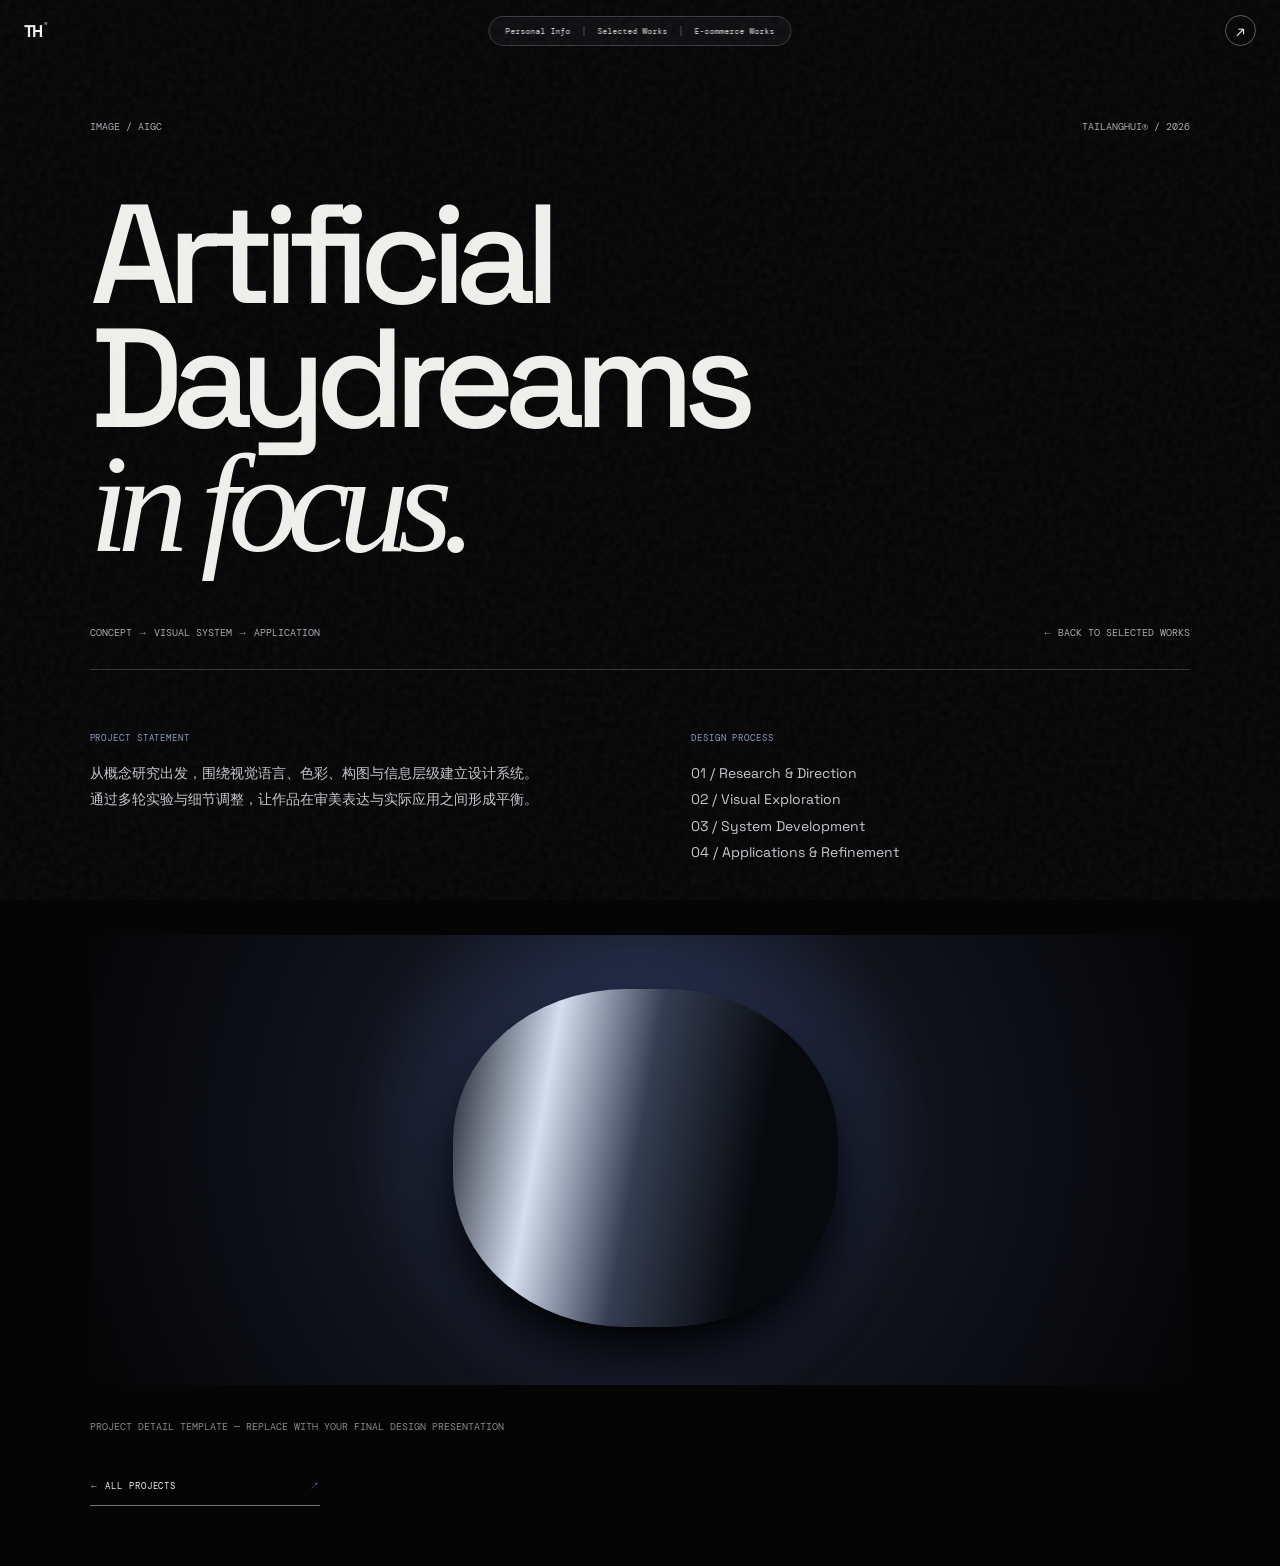
==== commit a173b2bc: "Add files via upload" ====
--- a/index.html
+++ b/index.html
@@ -1,19 +1,2 @@
-<!doctype html>
-<html lang="zh-CN"><head><meta charset="utf-8"><meta name="viewport" content="width=device-width,initial-scale=1"><meta name="theme-color" content="#050505"><title>TAILANGHUI® — Visual Portfolio</title><link rel="stylesheet" href="style.css"></head>
-<body>
-<div class="grain"></div><div class="pointer-glow"></div>
-<header class="topbar"><a class="wordmark" href="#home">TH<span>®</span></a><nav><a href="#about">Personal Info</a><i></i><a href="#selected">Selected Works</a><i></i><a href="#commerce">E-commerce Works</a></nav><a class="menu" href="#contact" aria-label="Contact">↗</a></header>
-<main>
-<section class="hero" id="home"><div class="hero-grid"></div><div class="hero-giant" aria-hidden="true">PORT<br><span>FOLIO</span></div><div class="hero-orbit orbit1"></div><div class="hero-orbit orbit2"></div><div class="hero-object"><div class="chrome-loop loop1"></div><div class="chrome-loop loop2"></div><div class="glass-core"></div><div class="spark spark1">✦</div><div class="spark spark2">✳</div><div class="hero-blue-shape"></div><span class="object-caption">FORM STUDY<br>NO. 026</span></div><div class="blue-swoosh"><svg viewBox="0 0 500 700"><path d="M15 20C175 115 252 75 475 8C362 160 340 275 488 670C300 482 190 350 12 455C122 300 110 175 15 20Z" fill="url(#g)"/><defs><linearGradient id="g" x1="0" y1="0" x2="1" y2="1"><stop stop-color="#46e8ff"/><stop offset=".42" stop-color="#0754ff"/><stop offset="1" stop-color="#1424a4"/></linearGradient></defs></svg></div><div class="micro top-left">VISUAL COMMUNICATION DESIGNER<br>PORTFOLIO / 2026</div><div class="signature">Tailanghui<span>视觉传达设计 · DESIGN</span></div><div class="hero-copy"><span class="eyebrow">SELECTED WORKS / PERSONAL ARCHIVE</span><h1>PORTFOLIO<span class="reg">®</span></h1></div><div class="hero-note"><span class="crosshair">✳</span><p>从想法出发<br>把视觉、叙事与秩序<br>转化为有力量的设计。</p></div><div class="hero-side">01 — 04<br><span>DESIGN IN<br>PROGRESS</span></div><div class="hero-bottom"><span>BRANDING · DIGITAL · IMAGE MAKING</span><a href="#filmstrip">SCROLL TO EXPLORE <b>↓</b></a><span>BASED IN CHINA / 2026</span></div><div class="scroll-cue"><span></span></div></section>
-<section class="filmstrip" id="filmstrip"><div class="film-label">A SELECTION OF VISUAL WORLDS <span>DRAG / SCROLL →</span></div><div class="film-track"><a href="#selected" class="film-card f1"><span>01 / BRAND</span></a><a href="#commerce" class="film-card f2"><span>02 / E-COMMERCE</span></a><a href="#selected" class="film-card f3"><span>03 / IMAGE MAKING</span></a><a href="#selected" class="film-card f4"><span>04 / ILLUSTRATION</span></a><a href="#selected" class="film-card f5"><span>05 / EXPERIMENT</span></a><a href="#selected" class="film-card f6"><span>06 / ZZZIP®</span></a></div></section>
-<section class="about section" id="about"><div class="section-top"><span>01 / PERSONAL INFO</span><span>ABOUT THE DESIGNER</span></div><div class="about-layout"><h2>Starting from<br>an <em>idea.</em></h2><div class="about-text"><p>我是一名视觉传达设计专业学生，关注品牌视觉、数字体验、图像叙事与设计系统。通过研究、概念和持续试验，让每个项目形成清晰而独特的视觉语言。</p><p class="small-en">VISUAL COMMUNICATION / BRANDING / DIGITAL EXPERIENCE / AIGC</p><a href="#selected" class="line-link">DISCOVER MY WORKS <span>↗</span></a></div></div><div class="marquee"><div>THINK VISUALLY ✳ MAKE WITH INTENTION ✳ KEEP EXPLORING ✳&nbsp;</div><div>THINK VISUALLY ✳ MAKE WITH INTENTION ✳ KEEP EXPLORING ✳&nbsp;</div></div></section>
-<section class="selected section" id="selected"><div class="section-top"><span>02 / SELECTED WORKS</span><span>2024 — 2026</span></div><div class="selected-heading"><h2>Selected<br><em>works.</em></h2><p>Craft powerful visual experiences<br>integrating visuals, narrative and technology.</p></div><div class="work-filters"><button class="active" data-filter="all">ALL PROJECTS <sup>04</sup></button><button data-filter="brand">BRAND DESIGN</button><button data-filter="commerce">E-COMMERCE</button><button data-filter="image">IMAGE / AIGC</button></div><div class="work-stack">
-<a class="work-card card-wide" data-type="commerce" href="projects/ecommerce.html"><div class="work-art cover-commerce"><span class="cover-no">01</span><div class="pack pack1"></div><div class="pack pack2"></div><div class="pack pack3"></div><div class="cover-title">OBJECTS<br>OF <em>DESIRE.</em></div><span class="cover-tag">E-COMMERCE VISUAL / 2026</span></div><div class="work-info"><div><span>01 / E-COMMERCE VISUAL</span><h3>Product in Focus</h3></div><span class="arrow">↗</span></div></a>
-<a class="work-card card-tilt" data-type="brand" href="projects/brand.html"><div class="work-art cover-brand"><span class="cover-no">02</span><div class="brand-disc">GOOD<br>THINGS<span>®</span></div><div class="brand-mini">IDENTITY<br>IN MOTION</div><span class="cover-tag">BRAND IDENTITY / PACKAGING</span></div><div class="work-info"><div><span>02 / BRAND DESIGN</span><h3>Good Things Studio</h3></div><span class="arrow">↗</span></div></a>
-<a class="work-card card-tilt2" data-type="image" href="projects/aigc.html"><div class="work-art cover-image"><span class="cover-no">03</span><div class="image-sphere"></div><div class="image-type">IMAGINE<br>OTHERWISE.</div><span class="cover-tag">AIGC / EXPERIMENTAL IMAGE</span></div><div class="work-info"><div><span>03 / IMAGE MAKING</span><h3>Artificial Daydreams</h3></div><span class="arrow">↗</span></div></a>
-<a class="work-card card-zzzip" data-type="brand" href="projects/zzzip.html"><div class="work-art cover-zzzip"><span class="cover-no">04</span><div class="zzz-type">ZZZ<span>®</span></div><div class="zzz-line">A LITTLE BRAND FOR WORKING LIFE.</div><div class="zzz-orbit"></div><span class="cover-tag">CHARACTER / BRAND EXTENSION</span></div><div class="work-info"><div><span>04 / PERSONAL PROJECT</span><h3>ZZZIP® — Workday Club</h3></div><span class="arrow">↗</span></div></a>
-</div></section>
-<section class="commerce section" id="commerce"><div class="section-top"><span>03 / E-COMMERCE WORKS</span><span>VISUAL CAMPAIGN / PRODUCT STORY</span></div><div class="commerce-layout"><div><p class="eyebrow">FROM CONCEPT TO CONVERSION</p><h2>Make it<br><em>desirable.</em></h2><p class="commerce-copy">以产品为起点，通过场景、材质、色彩与版式建立完整的视觉叙事。让每一张画面既有吸引力，也有清晰的信息层级。</p><a class="line-link" href="projects/ecommerce.html">VIEW PROJECT <span>↗</span></a></div><div class="commerce-gallery"><div class="gallery-tile tile-a"><span>PRODUCT<br>STORY / 01</span></div><div class="gallery-tile tile-b"><span>CAMPAIGN<br>VISUAL / 02</span></div><div class="gallery-tile tile-c"><span>DETAIL<br>STUDY / 03</span></div></div></div></section>
-<section class="statement"><div class="section-top"><span>04 / DESIGN APPROACH</span><span>OBSERVE — THINK — MAKE — REFINE</span></div><h2>Curiosity makes<br>the <em>visual.</em></h2><div class="statement-bottom"><span>DESIGN IS A CONTINUOUS EXPERIMENT.</span><span>不断试验，持续生长。 ↗</span></div></section>
-<footer class="contact section" id="contact"><div class="section-top"><span>05 / CONTACT</span><span>LET'S MAKE SOMETHING MEANINGFUL</span></div><h2>Have a good<br><em>project?</em></h2><a class="contact-link" href="mailto:hello@example.com">LET'S TALK <span>↗</span></a><div class="footer-bottom"><span>TAILANGHUI® — PORTFOLIO 2026</span><a href="#home">BACK TO TOP ↑</a><span>DESIGNED WITH INTENTION.</span></div></footer>
-</main><script src="script.js"></script></body></html>
+<!doctype html><html lang="zh-CN"><head><meta charset="utf-8"><meta name="viewport" content="width=device-width,initial-scale=1"><title>Artificial Daydreams — TAILANGHUI®</title><link rel="stylesheet" href="../style.css"><style>.detail{min-height:100vh;padding:120px 7vw 60px}.detail-hero{min-height:55vh;display:flex;flex-direction:column;justify-content:space-between;border-bottom:1px solid #ffffff30;padding-bottom:30px}.detail h1{font-size:clamp(55px,11vw,150px);line-height:.88;letter-spacing:-.08em;font-weight:500;margin:60px 0}.detail h1 em{font-family:Georgia,serif}.detail-meta{display:flex;justify-content:space-between;font:10px 'DM Mono';color:#a9a9b0}.detail-body{display:grid;grid-template-columns:1fr 1fr;gap:8vw;padding:55px 0}.detail-body p{font-size:14px;line-height:1.9;color:#c8c8ce;max-width:460px}.detail-art{height:50vh;min-height:300px;background:radial-gradient(circle at 50% 45%,#3b4b7c,#11131c 48%,#050506);position:relative;overflow:hidden}.detail-art:before{content:'';position:absolute;width:35%;height:75%;left:33%;top:12%;border-radius:45%;background:linear-gradient(100deg,#141824,#d4deef 25%,#343d51 48%,#07090d 76%);box-shadow:0 30px 55px #000}.detail-art:after{content:'VISUAL STUDY / '+ 'aigc';position:absolute;left:20px;bottom:20px;font:10px 'DM Mono';letter-spacing:.1em}@media(max-width:700px){.detail{padding:100px 6vw 40px}.detail-body{grid-template-columns:1fr;gap:15px}.detail-art{height:35vh}}
+</style></head><body><div class="grain"></div><header class="topbar"><a class="wordmark" href="../index.html">TH<span>®</span></a><nav><a href="../index.html#about">Personal Info</a><i></i><a href="../index.html#selected">Selected Works</a><i></i><a href="../index.html#commerce">E-commerce Works</a></nav><a class="menu" href="../index.html#contact">↗</a></header><main class="detail"><section class="detail-hero"><div class="detail-meta"><span>IMAGE / AIGC</span><span>TAILANGHUI® / 2026</span></div><h1>Artificial Daydreams<br><em>in focus.</em></h1><div class="detail-meta"><span>CONCEPT → VISUAL SYSTEM → APPLICATION</span><a href="../index.html#selected">← BACK TO SELECTED WORKS</a></div></section><section class="detail-body"><div><span class="eyebrow">PROJECT STATEMENT</span><p>从概念研究出发，围绕视觉语言、色彩、构图与信息层级建立设计系统。通过多轮实验与细节调整，让作品在审美表达与实际应用之间形成平衡。</p></div><div><span class="eyebrow">DESIGN PROCESS</span><p>01 / Research &amp; Direction<br>02 / Visual Exploration<br>03 / System Development<br>04 / Applications &amp; Refinement</p></div></section><div class="detail-art"></div><p style="margin:35px 0;font:10px 'DM Mono';color:#888">PROJECT DETAIL TEMPLATE — REPLACE WITH YOUR FINAL DESIGN PRESENTATION</p><a class="line-link" href="../index.html#selected">← ALL PROJECTS <span>↗</span></a></main><script src="../script.js"></script></body></html>
--- a/style.css
+++ b/style.css
@@ -4,3 +4,20 @@
 .section{padding:95px 7vw}.section-top{display:flex;justify-content:space-between;border-top:1px solid var(--line);padding-top:12px;font:9px 'DM Mono';letter-spacing:.09em;color:#a3a4ab}.about-layout{display:grid;grid-template-columns:1.2fr .8fr;gap:7vw;align-items:end;margin:75px 0 95px}.about h2,.selected-heading h2,.commerce h2,.contact h2{font-size:clamp(55px,9vw,120px);line-height:.88;letter-spacing:-.085em;font-weight:500;margin:0}.about h2 em,.selected-heading h2 em,.commerce h2 em,.contact h2 em{font-family:Georgia,serif;font-weight:400}.about-text{max-width:430px}.about-text p{font-size:14px;line-height:1.9;color:#d7d7db}.small-en{font:9px 'DM Mono'!important;letter-spacing:.04em;color:#888!important;margin:25px 0}.line-link{display:inline-flex;justify-content:space-between;gap:45px;min-width:230px;padding:12px 0;border-bottom:1px solid #ffffff70;font:9px 'DM Mono';letter-spacing:.1em}.line-link span{color:#6d8bff}.marquee{display:flex;overflow:hidden;border-top:1px solid var(--line);border-bottom:1px solid var(--line);padding:17px 0}.marquee div{font:12px 'DM Mono';letter-spacing:.12em;white-space:nowrap;animation:marquee 25s linear infinite}.marquee div+div{padding-left:20px}@keyframes marquee{to{transform:translateX(-100%)}}.selected{padding-top:45px}.selected-heading{display:flex;justify-content:space-between;align-items:end;margin:70px 0 45px}.selected-heading p{font-size:12px;line-height:1.8;color:#b8b8bf}.work-filters{display:flex;gap:25px;flex-wrap:wrap;border-bottom:1px solid var(--line);padding-bottom:14px;margin-bottom:25px}.work-filters button{border:0;background:none;color:#777982;cursor:pointer;font:9px 'DM Mono';letter-spacing:.08em;padding:0;transition:color .2s}.work-filters button.active,.work-filters button:hover{color:#fff}.work-filters sup{color:#6887ff}.work-stack{display:grid;grid-template-columns:1fr 1fr;gap:50px 20px;align-items:start}.work-card{display:block;min-width:0;transition:opacity .3s,transform .4s}.work-card.filtered-out{display:none}.card-wide{grid-column:1/-1}.card-tilt{transform:rotate(-1.2deg);margin-top:30px}.card-tilt2{transform:rotate(1.1deg);margin-top:-20px}.card-zzzip{transform:rotate(-.6deg);margin-top:35px}.work-card:hover{transform:rotate(0) translateY(-5px)}.work-art{height:clamp(270px,34vw,470px);position:relative;overflow:hidden;isolation:isolate;transition:filter .4s}.card-wide .work-art{height:clamp(320px,48vw,630px)}.work-card:hover .work-art{filter:saturate(1.12)}.cover-no,.cover-tag{position:absolute;z-index:5;font:8px 'DM Mono';letter-spacing:.1em}.cover-no{top:18px;left:18px}.cover-tag{left:18px;bottom:17px;color:#ffffffb3}.cover-commerce{background:radial-gradient(ellipse at 50% 45%,#525d73,#181b26 45%,#090a0e 80%)}.pack{position:absolute;width:17%;height:58%;top:18%;border-radius:7px 7px 20px 20px;background:linear-gradient(100deg,#171b25,#c4cedf 23%,#343b4d 45%,#090a10 75%,#738099);box-shadow:inset 10px 0 15px #fff7,18px 20px 30px #000;transform:rotate(9deg)}.pack:after{content:"";position:absolute;left:-10%;right:-10%;height:11%;top:11%;border-radius:50%;border:4px solid #d6deeb;background:#202533}.pack1{left:24%;top:25%;transform:rotate(-14deg) scale(.85)}.pack2{left:42%;top:16%;height:68%;z-index:2}.pack3{left:60%;top:27%;transform:rotate(14deg) scale(.8)}.cover-title{position:absolute;right:5%;top:20%;font-size:clamp(28px,6vw,80px);font-weight:700;line-height:.83;letter-spacing:-.08em;text-align:right}.cover-title em{font-family:Georgia,serif;font-weight:400}.cover-brand{background:#d8ed4c;color:#171914}.brand-disc{position:absolute;left:17%;top:15%;width:56%;aspect-ratio:1;border:2px solid #171914;border-radius:50%;display:grid;place-content:center;text-align:center;font-size:clamp(27px,4.5vw,57px);font-weight:700;line-height:.82;letter-spacing:-.08em;transform:rotate(-12deg)}.brand-disc span{font-size:10px;position:absolute;right:10%;top:12%}.brand-mini{position:absolute;right:7%;bottom:25%;font:9px/1.8 'DM Mono';text-align:right}.cover-brand .cover-tag{color:#171914}.cover-image{background:radial-gradient(circle at 54% 40%,#b87963,#492a38 35%,#17141d 65%,#08080b)}.image-sphere{position:absolute;left:22%;top:15%;width:50%;aspect-ratio:1;border-radius:50%;background:conic-gradient(from 45deg,#e9c3a0,#6e3d35,#12151d,#f4e3c7,#3e5269,#e9c3a0);box-shadow:inset -25px -20px 40px #000b,0 0 70px #e35c3840;animation:slowspin 18s linear infinite}.image-type{position:absolute;right:7%;bottom:20%;font-size:clamp(24px,4vw,50px);font-weight:700;line-height:.85;letter-spacing:-.07em;text-align:right}.cover-zzzip{background:linear-gradient(125deg,#2458ff,#1025a3 65%,#080b18)}.zzz-type{position:absolute;left:9%;top:16%;font-size:clamp(85px,15vw,175px);font-weight:700;line-height:1;letter-spacing:-.13em}.zzz-type span{font-size:12px;vertical-align:top}.zzz-line{position:absolute;right:8%;bottom:23%;font:9px 'DM Mono';letter-spacing:.05em}.zzz-orbit{position:absolute;left:15%;top:12%;width:65%;height:80%;border:1px solid #ffffff80;border-radius:50%;transform:rotate(35deg)}@keyframes slowspin{to{transform:rotate(360deg)}}.work-info{display:flex;justify-content:space-between;align-items:center;padding-top:14px}.work-info span:first-child{font:8px 'DM Mono';letter-spacing:.08em;color:#8f9098}.work-info h3{font-size:clamp(18px,2vw,25px);font-weight:500;letter-spacing:-.04em;margin:7px 0 0}.arrow{border:1px solid #ffffff4c;border-radius:50%;width:36px;height:36px;display:grid;place-items:center;transition:background .3s,transform .3s}.work-card:hover .arrow{background:#2457ff;transform:rotate(45deg)}
 .commerce{background:#0d0e12;padding-top:85px;padding-bottom:110px}.commerce-layout{display:grid;grid-template-columns:.8fr 1.2fr;gap:8vw;margin-top:75px;align-items:center}.eyebrow{font:9px 'DM Mono';letter-spacing:.1em;color:#8e9cc4}.commerce h2{margin:20px 0 28px}.commerce-copy{max-width:350px;font-size:13px;line-height:1.9;color:#b9bac2;margin-bottom:28px}.commerce-gallery{height:440px;position:relative;perspective:900px}.gallery-tile{position:absolute;border:1px solid #ffffff45;box-shadow:0 20px 60px #0008;transition:transform .7s cubic-bezier(.2,.8,.2,1)}.gallery-tile span{position:absolute;left:12px;bottom:12px;font:8px 'DM Mono';line-height:1.6}.tile-a{width:55%;height:65%;left:5%;top:10%;background:linear-gradient(140deg,#ffb86b,#db583d 42%,#31203b 43%,#151521);transform:rotateY(-13deg) rotateZ(-7deg)}.tile-b{width:53%;height:61%;right:1%;top:20%;background:linear-gradient(35deg,#104d99,#44c3d5 40%,#f4c34b 41%,#f37b36);transform:rotateY(14deg) rotateZ(6deg)}.tile-c{width:38%;height:47%;left:30%;bottom:0;background:radial-gradient(circle at 60% 30%,#f5d8b0,#9a4b3d 30%,#2a1a25 70%);transform:rotateY(-4deg) rotateZ(2deg)}.commerce-gallery:hover .tile-a{transform:rotateY(-18deg) rotateZ(-10deg) translate(-10px,-10px)}.commerce-gallery:hover .tile-b{transform:rotateY(18deg) rotateZ(9deg) translate(10px,-6px)}.statement{background:#204fff;padding:55px 7vw 30px;min-height:550px;display:flex;flex-direction:column;justify-content:space-between}.statement .section-top{border-color:#ffffff70;color:#e4eaff}.statement h2{font-size:clamp(70px,12vw,160px);line-height:.86;letter-spacing:-.085em;font-weight:500;margin:90px 0}.statement h2 em{font-family:Georgia,serif;color:#bcefff;font-weight:400}.statement-bottom{display:flex;justify-content:space-between;border-top:1px solid #ffffff70;padding-top:13px;font:9px 'DM Mono';letter-spacing:.08em}.contact{min-height:650px;display:flex;flex-direction:column;justify-content:space-between;padding-top:60px}.contact h2{font-size:clamp(70px,13vw,170px);margin:85px 0 35px}.contact h2 em{color:#466dff}.contact-link{display:flex;justify-content:space-between;align-items:center;max-width:430px;border-bottom:1px solid #ffffff70;padding:17px 0;font:11px 'DM Mono';letter-spacing:.12em}.contact-link span{font-size:24px}.footer-bottom{display:flex;justify-content:space-between;gap:18px;border-top:1px solid var(--line);padding-top:13px;margin-top:90px;font:8px 'DM Mono';letter-spacing:.08em;color:#92939b}.reveal{opacity:0;transform:translateY(28px);transition:opacity .85s,transform .85s cubic-bezier(.2,.7,.2,1)}.reveal.visible{opacity:1;transform:none}.work-card.reveal{transform:translateY(30px) rotate(var(--initial-rotate,0deg))}.work-card.reveal.visible{transform:translateY(0) rotate(var(--initial-rotate,0deg))}.work-card.filtered-out{display:none}
 @media(max-width:700px){.topbar{top:10px;padding:0 12px}.wordmark{font-size:14px}.topbar nav{gap:7px;padding:8px 9px;font-size:7px}.menu{width:28px;height:28px}.hero{min-height:700px;height:94svh}.hero-giant{font-size:34vw;top:14%}.hero-object{width:77vw;height:100vw;right:1%;top:20%}.blue-swoosh{width:70vw;height:56%;left:-12%;top:28%}.micro{top:62px;font-size:7px}.signature{top:18%;right:3%;font-size:24px}.hero-copy{bottom:20%;left:5%;width:94%}.hero-copy h1{font-size:18vw}.eyebrow{font-size:7px}.hero-note{left:5%;bottom:36%;font-size:9px}.hero-side{right:4%;bottom:36%;font-size:7px}.hero-bottom{left:4%;right:4%;bottom:15px;font-size:6px}.hero-bottom span:last-child{display:none}.filmstrip{padding:20px 0 40px}.film-card{width:190px;height:100px}.section{padding:65px 6vw}.about-layout{grid-template-columns:1fr;gap:30px;margin:50px 0 65px}.about h2,.selected-heading h2{font-size:15vw}.selected-heading{margin:45px 0 30px;gap:15px;align-items:end}.selected-heading p{font-size:9px}.work-filters{gap:14px}.work-filters button{font-size:7px}.work-stack{gap:35px 12px}.work-art{height:245px}.card-wide .work-art{height:320px}.cover-no,.cover-tag{font-size:7px}.cover-no{top:12px;left:12px}.cover-tag{left:12px;bottom:12px}.work-info h3{font-size:15px}.work-info span:first-child{font-size:6px}.arrow{width:29px;height:29px}.card-tilt{margin-top:20px}.card-tilt2{margin-top:-10px}.card-zzzip{margin-top:22px}.commerce-layout{grid-template-columns:1fr;gap:40px;margin-top:50px}.commerce h2{font-size:17vw}.commerce-gallery{height:320px}.statement{min-height:400px;padding:45px 6vw 25px}.statement h2{font-size:16vw;margin:75px 0}.statement-bottom{font-size:7px;gap:15px}.contact h2{font-size:19vw;margin:80px 0 35px}.footer-bottom{font-size:6px;flex-wrap:wrap;gap:12px}.about-text p{font-size:12px}}@media(prefers-reduced-motion:reduce){*,*:before,*:after{animation-duration:.01ms!important;animation-iteration-count:1!important;scroll-behavior:auto!important;transition-duration:.01ms!important}}
+
+/* V6: freeze the first cover composition; interactive video is the second screen. */
+.hero-object,.blue-swoosh,.spark,.scroll-cue span{animation:none!important}
+.hero-object{transform:rotate(8deg)!important}
+.blue-swoosh{transform:none!important}
+.hero{scroll-margin-top:0}
+/* Full-screen video scrub scene */
+.eye-scene{height:100svh;min-height:680px;position:relative;overflow:hidden;background:#050507;color:#fff;isolation:isolate;scroll-margin-top:0}
+.eye-video{position:absolute;inset:0;width:100%;height:100%;object-fit:cover;object-position:70% center;z-index:0;background:#050507}
+.eye-vignette{position:absolute;inset:0;z-index:1;background:linear-gradient(90deg,rgba(0,0,0,.72) 0%,rgba(0,0,0,.32) 43%,rgba(0,0,0,.04) 75%),linear-gradient(0deg,rgba(0,0,0,.58),transparent 35%,rgba(0,0,0,.16));pointer-events:none}
+.eye-grain{position:absolute;inset:0;z-index:2;pointer-events:none;opacity:.12;background-image:url("data:image/svg+xml,%3Csvg viewBox='0 0 180 180' xmlns='http://www.w3.org/2000/svg'%3E%3Cfilter id='n'%3E%3CfeTurbulence type='fractalNoise' baseFrequency='.8' numOctaves='3' stitchTiles='stitch'/%3E%3C/filter%3E%3Crect width='100%25' height='100%25' filter='url(%23n)' opacity='.6'/%3E%3C/svg%3E")}
+.eye-nav{position:absolute;z-index:10;left:0;right:0;top:0;padding:18px 28px;display:flex;align-items:center;justify-content:space-between;gap:20px}
+.eye-brand{font-size:24px;font-weight:700;letter-spacing:-.07em;white-space:nowrap}.eye-brand span{font-size:9px;vertical-align:top}.eye-brand b{font-size:25px;font-weight:400;margin-left:12px;vertical-align:-2px}
+.eye-nav-links{position:absolute;left:50%;transform:translateX(-50%);display:flex;gap:12px;align-items:center;font-size:14px;white-space:nowrap}.eye-nav-links i{height:14px;width:1px;background:#ffffff70}.eye-nav-links a,.eye-contact{transition:opacity .2s}.eye-nav-links a:hover,.eye-contact:hover{opacity:.6}.eye-contact{font-size:14px;text-decoration:underline;text-underline-offset:4px}.eye-menu{display:none;border:0;background:transparent;padding:5px;gap:5px;flex-direction:column;z-index:12}.eye-menu span{display:block;width:24px;height:2px;background:#fff;transition:transform .3s,opacity .3s}.eye-menu.open span:first-child{transform:translateY(7px) rotate(45deg)}.eye-menu.open span:nth-child(2){opacity:0}.eye-menu.open span:last-child{transform:translateY(-7px) rotate(-45deg)}.eye-mobile-menu{position:absolute;inset:0;z-index:9;background:rgba(0,0,0,.92);backdrop-filter:blur(18px);display:flex;flex-direction:column;justify-content:center;align-items:flex-start;padding:32px;gap:25px;font-size:30px;opacity:0;pointer-events:none;transition:opacity .3s}.eye-mobile-menu.open{opacity:1;pointer-events:auto}.eye-copy{position:absolute;z-index:4;left:clamp(24px,6vw,88px);top:50%;transform:translateY(-42%);width:min(620px,58vw)}.eye-intro{font-size:clamp(18px,2.2vw,26px);line-height:1.3;font-weight:400;color:#fff;filter:blur(4px);user-select:none;pointer-events:none;margin-bottom:23px}.eye-typewriter{font-size:clamp(18px,2.2vw,26px);line-height:1.35;font-weight:400;min-height:72px;margin:0 0 22px;max-width:600px}.type-cursor{display:inline-block;width:2px;height:1.1em;background:#fff;vertical-align:middle;margin-left:3px;animation:eyeBlink 1s step-end infinite}.type-cursor.hidden{display:none}@keyframes eyeBlink{0%,100%{opacity:1}50%{opacity:0}}.eye-actions{display:flex;flex-wrap:wrap;gap:4px 0;opacity:0;transform:translateY(8px);transition:opacity .4s ease,transform .4s ease}.eye-actions.visible{opacity:1;transform:translateY(0)}.eye-pill{display:inline-flex;align-items:center;justify-content:center;background:#fff;color:#080808;border:1px solid rgba(0,0,0,.1);border-radius:999px;font-size:13px;padding:.42em 16px;margin:0 3px 5px;white-space:nowrap;transition:background .2s,color .2s;cursor:pointer}.eye-pill:hover{background:#080808;color:#fff;border-color:#fff}.eye-outline{gap:9px;background:transparent;color:#fff;border:1px solid #fff}.eye-outline:hover{background:#fff;color:#000}.eye-hint{position:absolute;z-index:4;left:28px;right:28px;bottom:22px;display:flex;align-items:center;gap:10px;font:9px 'DM Mono',monospace;letter-spacing:.08em;color:#ffffffbd}.eye-hint>span:last-child{margin-left:auto}.eye-dot{width:6px;height:6px;border-radius:50%;background:#62e8ff;box-shadow:0 0 12px #62e8ff}
+@media(min-width:900px){.eye-copy{top:51%}.eye-pill{font-size:15px;padding:.34em 19px}}
+@media(max-width:767px){.eye-nav{padding:15px 18px}.eye-brand{font-size:21px}.eye-brand b{font-size:25px;margin-left:7px}.eye-nav-links,.eye-contact{display:none}.eye-menu{display:flex}.eye-video{object-position:65% center}.eye-vignette{background:linear-gradient(0deg,rgba(0,0,0,.82),rgba(0,0,0,.18) 75%),linear-gradient(90deg,rgba(0,0,0,.2),transparent)}.eye-copy{left:20px;right:20px;top:auto;bottom:70px;transform:none;width:auto}.eye-intro{margin-bottom:16px}.eye-typewriter{min-height:82px;margin-bottom:15px}.eye-pill{font-size:13px;padding:.4em 13px}.eye-hint{left:18px;right:18px;bottom:18px;font-size:7px;gap:6px}.eye-hint>span:last-child{display:none}}
+@media(prefers-reduced-motion:reduce){.eye-actions,.type-cursor{animation:none!important;transition:none!important}}
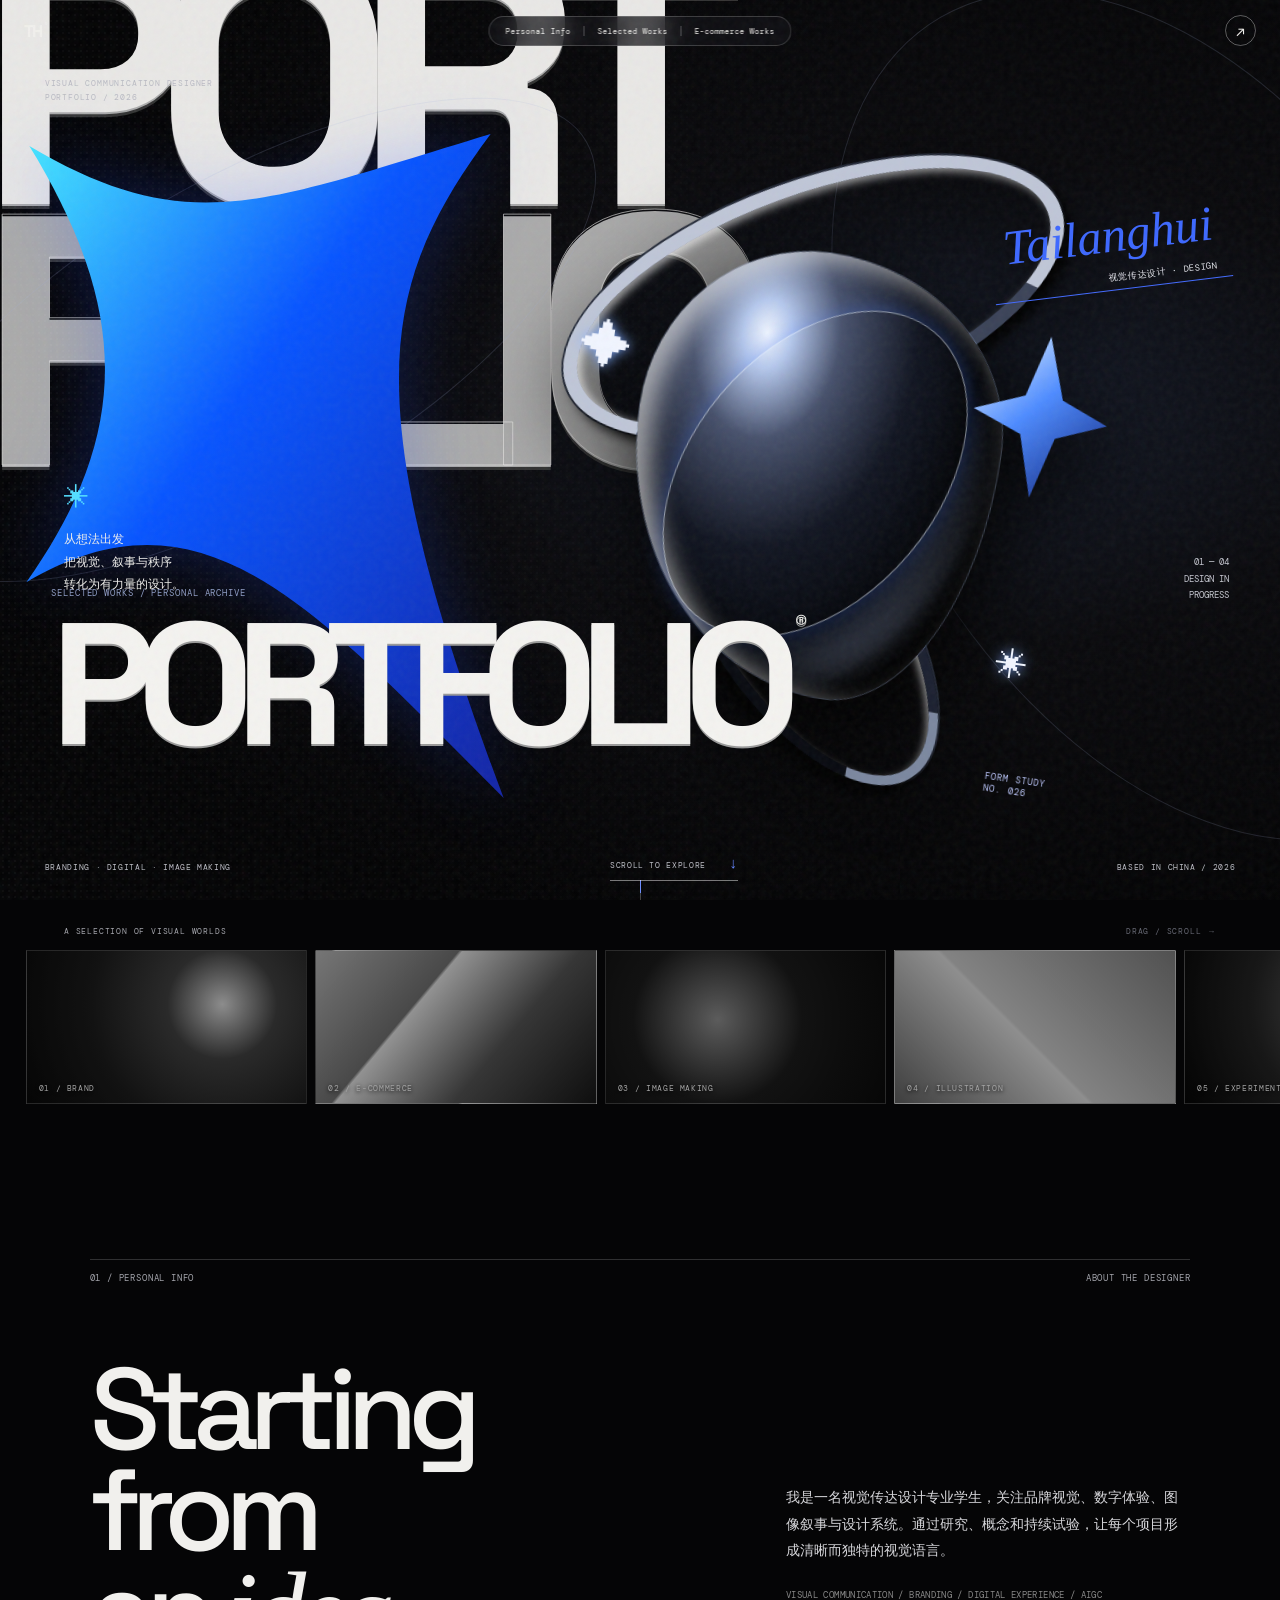
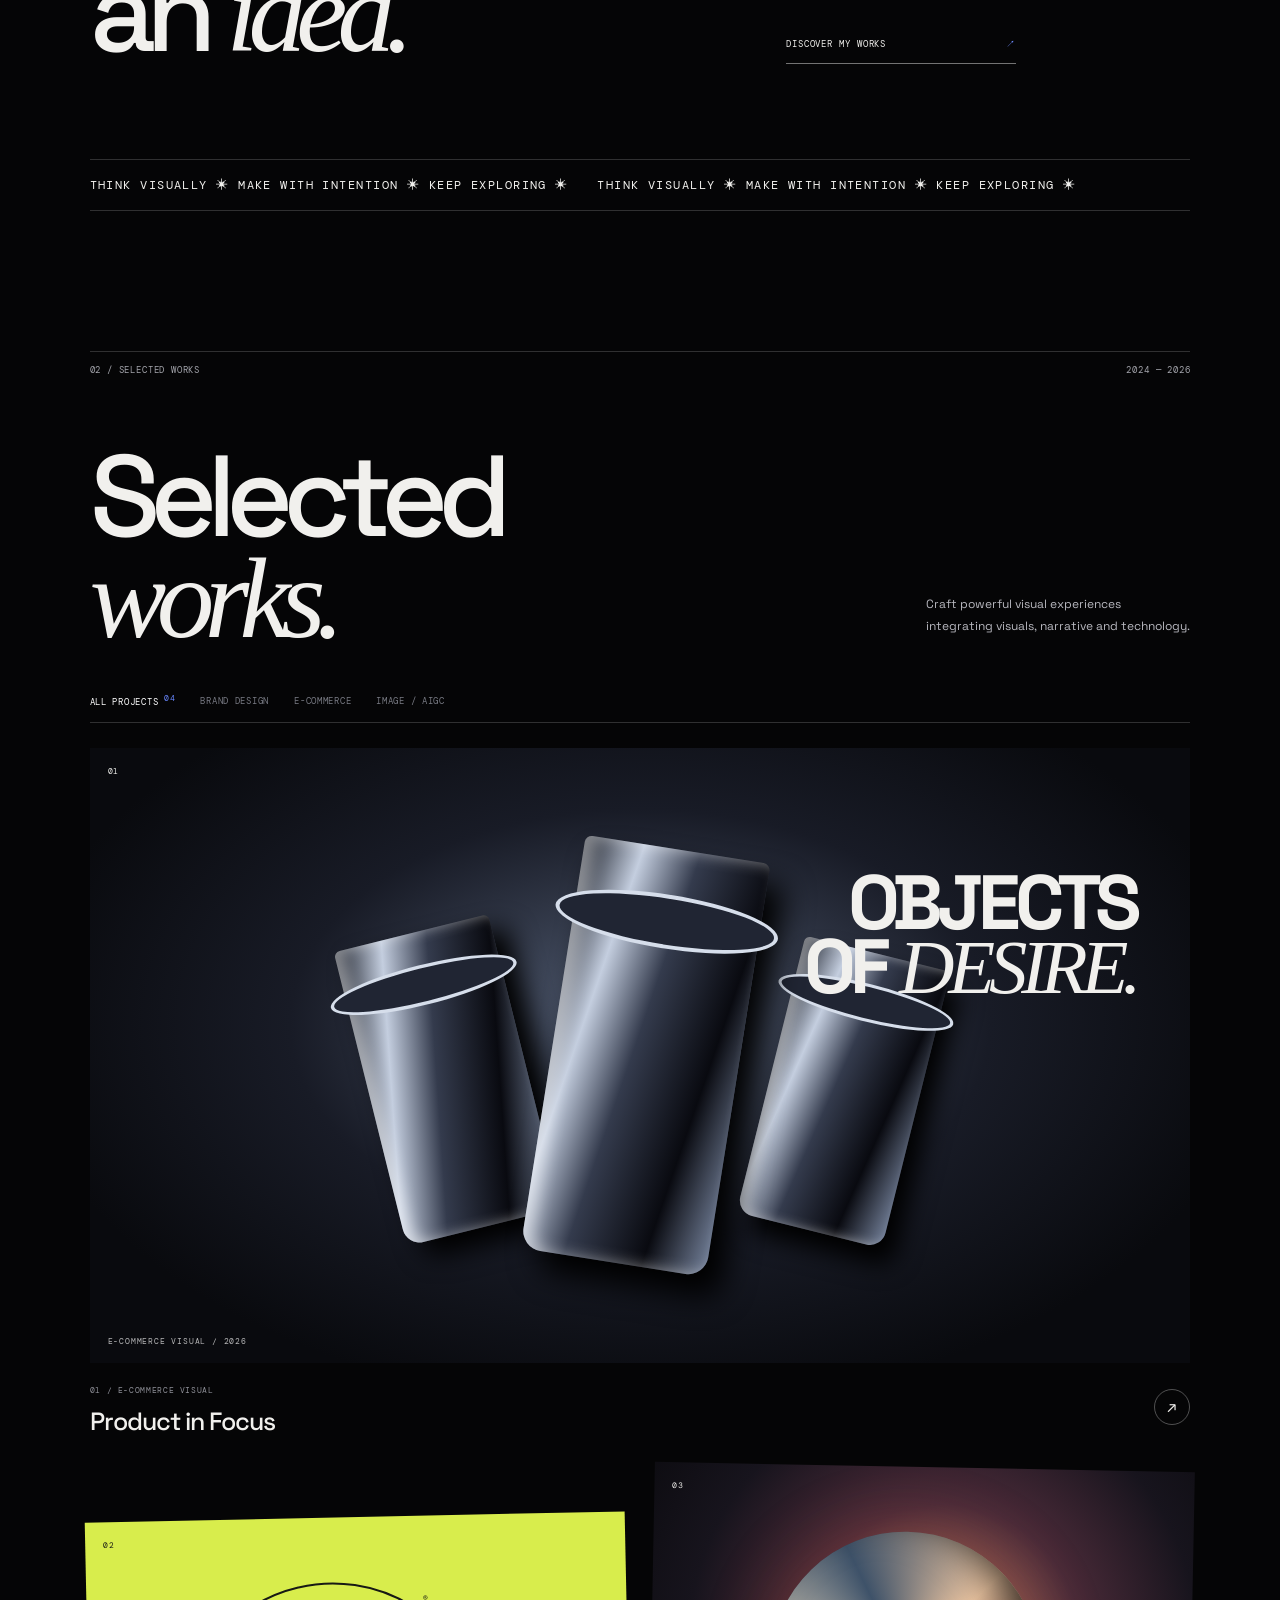
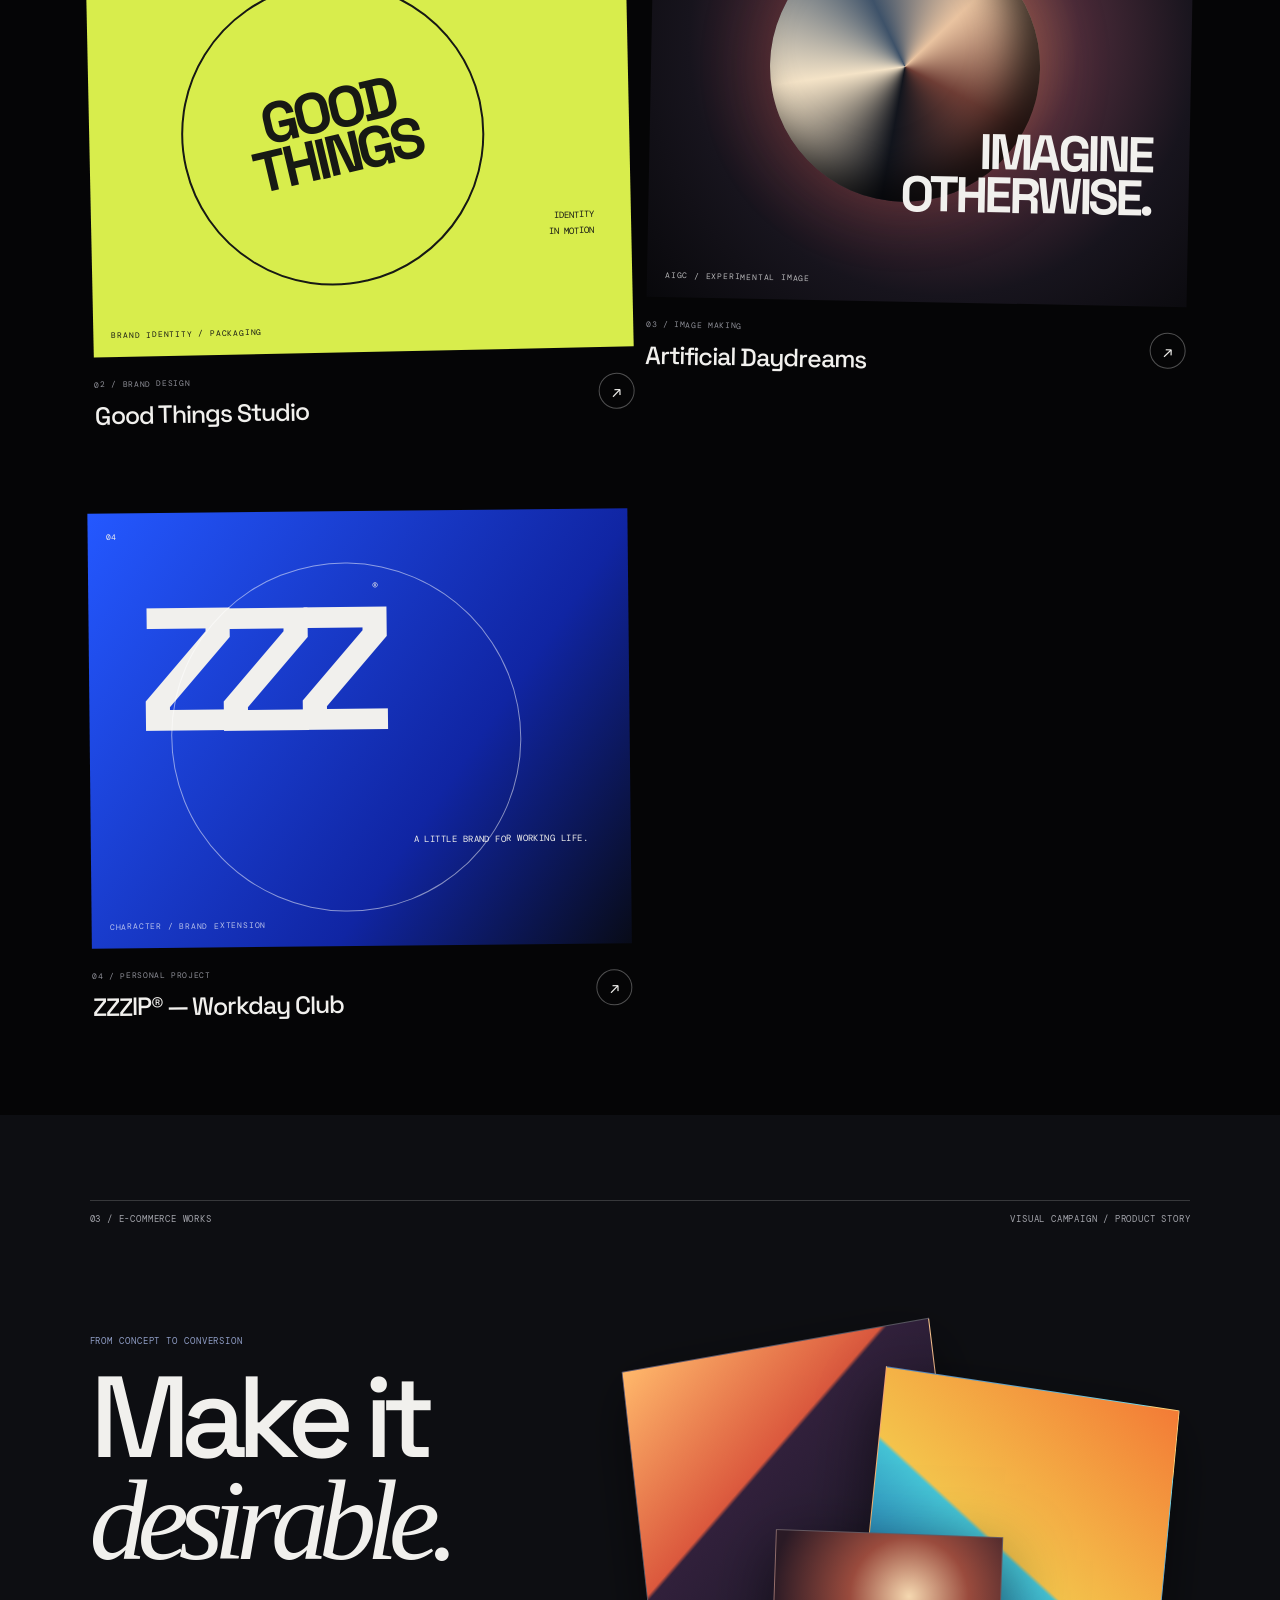
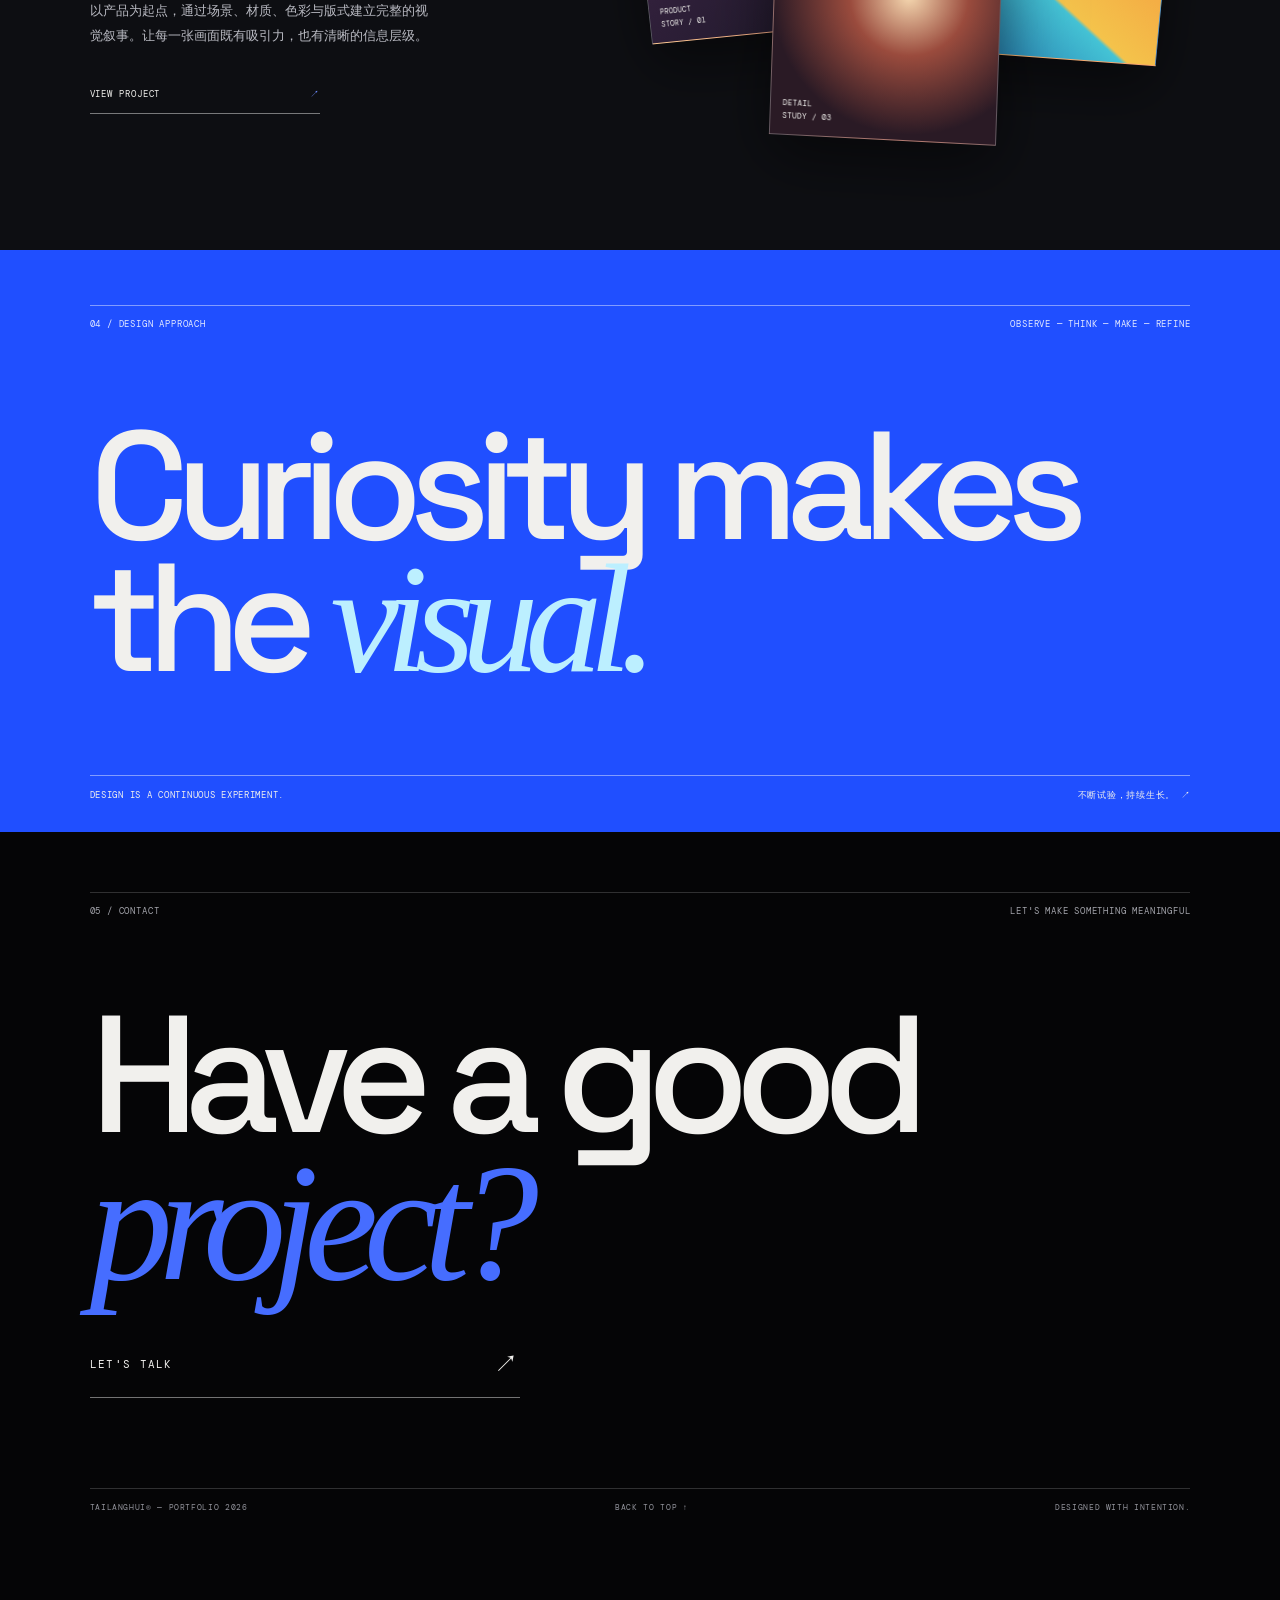
==== commit 7769b22e: "Add files via upload" ====
--- a/index.html
+++ b/index.html
@@ -1,2 +1,19 @@
-<!doctype html><html lang="zh-CN"><head><meta charset="utf-8"><meta name="viewport" content="width=device-width,initial-scale=1"><title>Artificial Daydreams — TAILANGHUI®</title><link rel="stylesheet" href="../style.css"><style>.detail{min-height:100vh;padding:120px 7vw 60px}.detail-hero{min-height:55vh;display:flex;flex-direction:column;justify-content:space-between;border-bottom:1px solid #ffffff30;padding-bottom:30px}.detail h1{font-size:clamp(55px,11vw,150px);line-height:.88;letter-spacing:-.08em;font-weight:500;margin:60px 0}.detail h1 em{font-family:Georgia,serif}.detail-meta{display:flex;justify-content:space-between;font:10px 'DM Mono';color:#a9a9b0}.detail-body{display:grid;grid-template-columns:1fr 1fr;gap:8vw;padding:55px 0}.detail-body p{font-size:14px;line-height:1.9;color:#c8c8ce;max-width:460px}.detail-art{height:50vh;min-height:300px;background:radial-gradient(circle at 50% 45%,#3b4b7c,#11131c 48%,#050506);position:relative;overflow:hidden}.detail-art:before{content:'';position:absolute;width:35%;height:75%;left:33%;top:12%;border-radius:45%;background:linear-gradient(100deg,#141824,#d4deef 25%,#343d51 48%,#07090d 76%);box-shadow:0 30px 55px #000}.detail-art:after{content:'VISUAL STUDY / '+ 'aigc';position:absolute;left:20px;bottom:20px;font:10px 'DM Mono';letter-spacing:.1em}@media(max-width:700px){.detail{padding:100px 6vw 40px}.detail-body{grid-template-columns:1fr;gap:15px}.detail-art{height:35vh}}
-</style></head><body><div class="grain"></div><header class="topbar"><a class="wordmark" href="../index.html">TH<span>®</span></a><nav><a href="../index.html#about">Personal Info</a><i></i><a href="../index.html#selected">Selected Works</a><i></i><a href="../index.html#commerce">E-commerce Works</a></nav><a class="menu" href="../index.html#contact">↗</a></header><main class="detail"><section class="detail-hero"><div class="detail-meta"><span>IMAGE / AIGC</span><span>TAILANGHUI® / 2026</span></div><h1>Artificial Daydreams<br><em>in focus.</em></h1><div class="detail-meta"><span>CONCEPT → VISUAL SYSTEM → APPLICATION</span><a href="../index.html#selected">← BACK TO SELECTED WORKS</a></div></section><section class="detail-body"><div><span class="eyebrow">PROJECT STATEMENT</span><p>从概念研究出发，围绕视觉语言、色彩、构图与信息层级建立设计系统。通过多轮实验与细节调整，让作品在审美表达与实际应用之间形成平衡。</p></div><div><span class="eyebrow">DESIGN PROCESS</span><p>01 / Research &amp; Direction<br>02 / Visual Exploration<br>03 / System Development<br>04 / Applications &amp; Refinement</p></div></section><div class="detail-art"></div><p style="margin:35px 0;font:10px 'DM Mono';color:#888">PROJECT DETAIL TEMPLATE — REPLACE WITH YOUR FINAL DESIGN PRESENTATION</p><a class="line-link" href="../index.html#selected">← ALL PROJECTS <span>↗</span></a></main><script src="../script.js"></script></body></html>
+<!doctype html>
+<html lang="zh-CN"><head><meta charset="utf-8"><meta name="viewport" content="width=device-width,initial-scale=1"><meta name="theme-color" content="#050505"><title>TAILANGHUI® — Visual Portfolio</title><link rel="stylesheet" href="style.css"></head>
+<body>
+<div class="grain"></div><div class="pointer-glow"></div>
+<header class="topbar"><a class="wordmark" href="#home">TH<span>®</span></a><nav><a href="#about">Personal Info</a><i></i><a href="#selected">Selected Works</a><i></i><a href="#commerce">E-commerce Works</a></nav><a class="menu" href="#contact" aria-label="Contact">↗</a></header>
+<main>
+<section class="hero" id="home"><div class="hero-grid"></div><div class="hero-giant" aria-hidden="true">PORT<br><span>FOLIO</span></div><div class="hero-orbit orbit1"></div><div class="hero-orbit orbit2"></div><div class="hero-object"><div class="chrome-loop loop1"></div><div class="chrome-loop loop2"></div><div class="glass-core"></div><div class="spark spark1">✦</div><div class="spark spark2">✳</div><div class="hero-blue-shape"></div><span class="object-caption">FORM STUDY<br>NO. 026</span></div><div class="blue-swoosh"><svg viewBox="0 0 500 700"><path d="M15 20C175 115 252 75 475 8C362 160 340 275 488 670C300 482 190 350 12 455C122 300 110 175 15 20Z" fill="url(#g)"/><defs><linearGradient id="g" x1="0" y1="0" x2="1" y2="1"><stop stop-color="#46e8ff"/><stop offset=".42" stop-color="#0754ff"/><stop offset="1" stop-color="#1424a4"/></linearGradient></defs></svg></div><div class="micro top-left">VISUAL COMMUNICATION DESIGNER<br>PORTFOLIO / 2026</div><div class="signature">Tailanghui<span>视觉传达设计 · DESIGN</span></div><div class="hero-copy"><span class="eyebrow">SELECTED WORKS / PERSONAL ARCHIVE</span><h1>PORTFOLIO<span class="reg">®</span></h1></div><div class="hero-note"><span class="crosshair">✳</span><p>从想法出发<br>把视觉、叙事与秩序<br>转化为有力量的设计。</p></div><div class="hero-side">01 — 04<br><span>DESIGN IN<br>PROGRESS</span></div><div class="hero-bottom"><span>BRANDING · DIGITAL · IMAGE MAKING</span><a href="#filmstrip">SCROLL TO EXPLORE <b>↓</b></a><span>BASED IN CHINA / 2026</span></div><div class="scroll-cue"><span></span></div></section>
+<section class="filmstrip" id="filmstrip"><div class="film-label">A SELECTION OF VISUAL WORLDS <span>DRAG / SCROLL →</span></div><div class="film-track"><a href="#selected" class="film-card f1"><span>01 / BRAND</span></a><a href="#commerce" class="film-card f2"><span>02 / E-COMMERCE</span></a><a href="#selected" class="film-card f3"><span>03 / IMAGE MAKING</span></a><a href="#selected" class="film-card f4"><span>04 / ILLUSTRATION</span></a><a href="#selected" class="film-card f5"><span>05 / EXPERIMENT</span></a><a href="#selected" class="film-card f6"><span>06 / ZZZIP®</span></a></div></section>
+<section class="about section" id="about"><div class="section-top"><span>01 / PERSONAL INFO</span><span>ABOUT THE DESIGNER</span></div><div class="about-layout"><h2>Starting from<br>an <em>idea.</em></h2><div class="about-text"><p>我是一名视觉传达设计专业学生，关注品牌视觉、数字体验、图像叙事与设计系统。通过研究、概念和持续试验，让每个项目形成清晰而独特的视觉语言。</p><p class="small-en">VISUAL COMMUNICATION / BRANDING / DIGITAL EXPERIENCE / AIGC</p><a href="#selected" class="line-link">DISCOVER MY WORKS <span>↗</span></a></div></div><div class="marquee"><div>THINK VISUALLY ✳ MAKE WITH INTENTION ✳ KEEP EXPLORING ✳&nbsp;</div><div>THINK VISUALLY ✳ MAKE WITH INTENTION ✳ KEEP EXPLORING ✳&nbsp;</div></div></section>
+<section class="selected section" id="selected"><div class="section-top"><span>02 / SELECTED WORKS</span><span>2024 — 2026</span></div><div class="selected-heading"><h2>Selected<br><em>works.</em></h2><p>Craft powerful visual experiences<br>integrating visuals, narrative and technology.</p></div><div class="work-filters"><button class="active" data-filter="all">ALL PROJECTS <sup>04</sup></button><button data-filter="brand">BRAND DESIGN</button><button data-filter="commerce">E-COMMERCE</button><button data-filter="image">IMAGE / AIGC</button></div><div class="work-stack">
+<a class="work-card card-wide" data-type="commerce" href="projects/ecommerce.html"><div class="work-art cover-commerce"><span class="cover-no">01</span><div class="pack pack1"></div><div class="pack pack2"></div><div class="pack pack3"></div><div class="cover-title">OBJECTS<br>OF <em>DESIRE.</em></div><span class="cover-tag">E-COMMERCE VISUAL / 2026</span></div><div class="work-info"><div><span>01 / E-COMMERCE VISUAL</span><h3>Product in Focus</h3></div><span class="arrow">↗</span></div></a>
+<a class="work-card card-tilt" data-type="brand" href="projects/brand.html"><div class="work-art cover-brand"><span class="cover-no">02</span><div class="brand-disc">GOOD<br>THINGS<span>®</span></div><div class="brand-mini">IDENTITY<br>IN MOTION</div><span class="cover-tag">BRAND IDENTITY / PACKAGING</span></div><div class="work-info"><div><span>02 / BRAND DESIGN</span><h3>Good Things Studio</h3></div><span class="arrow">↗</span></div></a>
+<a class="work-card card-tilt2" data-type="image" href="projects/aigc.html"><div class="work-art cover-image"><span class="cover-no">03</span><div class="image-sphere"></div><div class="image-type">IMAGINE<br>OTHERWISE.</div><span class="cover-tag">AIGC / EXPERIMENTAL IMAGE</span></div><div class="work-info"><div><span>03 / IMAGE MAKING</span><h3>Artificial Daydreams</h3></div><span class="arrow">↗</span></div></a>
+<a class="work-card card-zzzip" data-type="brand" href="projects/zzzip.html"><div class="work-art cover-zzzip"><span class="cover-no">04</span><div class="zzz-type">ZZZ<span>®</span></div><div class="zzz-line">A LITTLE BRAND FOR WORKING LIFE.</div><div class="zzz-orbit"></div><span class="cover-tag">CHARACTER / BRAND EXTENSION</span></div><div class="work-info"><div><span>04 / PERSONAL PROJECT</span><h3>ZZZIP® — Workday Club</h3></div><span class="arrow">↗</span></div></a>
+</div></section>
+<section class="commerce section" id="commerce"><div class="section-top"><span>03 / E-COMMERCE WORKS</span><span>VISUAL CAMPAIGN / PRODUCT STORY</span></div><div class="commerce-layout"><div><p class="eyebrow">FROM CONCEPT TO CONVERSION</p><h2>Make it<br><em>desirable.</em></h2><p class="commerce-copy">以产品为起点，通过场景、材质、色彩与版式建立完整的视觉叙事。让每一张画面既有吸引力，也有清晰的信息层级。</p><a class="line-link" href="projects/ecommerce.html">VIEW PROJECT <span>↗</span></a></div><div class="commerce-gallery"><div class="gallery-tile tile-a"><span>PRODUCT<br>STORY / 01</span></div><div class="gallery-tile tile-b"><span>CAMPAIGN<br>VISUAL / 02</span></div><div class="gallery-tile tile-c"><span>DETAIL<br>STUDY / 03</span></div></div></div></section>
+<section class="statement"><div class="section-top"><span>04 / DESIGN APPROACH</span><span>OBSERVE — THINK — MAKE — REFINE</span></div><h2>Curiosity makes<br>the <em>visual.</em></h2><div class="statement-bottom"><span>DESIGN IS A CONTINUOUS EXPERIMENT.</span><span>不断试验，持续生长。 ↗</span></div></section>
+<footer class="contact section" id="contact"><div class="section-top"><span>05 / CONTACT</span><span>LET'S MAKE SOMETHING MEANINGFUL</span></div><h2>Have a good<br><em>project?</em></h2><a class="contact-link" href="mailto:hello@example.com">LET'S TALK <span>↗</span></a><div class="footer-bottom"><span>TAILANGHUI® — PORTFOLIO 2026</span><a href="#home">BACK TO TOP ↑</a><span>DESIGNED WITH INTENTION.</span></div></footer>
+</main><script src="script.js"></script></body></html>
--- a/style.css
+++ b/style.css
@@ -4,20 +4,3 @@
 .section{padding:95px 7vw}.section-top{display:flex;justify-content:space-between;border-top:1px solid var(--line);padding-top:12px;font:9px 'DM Mono';letter-spacing:.09em;color:#a3a4ab}.about-layout{display:grid;grid-template-columns:1.2fr .8fr;gap:7vw;align-items:end;margin:75px 0 95px}.about h2,.selected-heading h2,.commerce h2,.contact h2{font-size:clamp(55px,9vw,120px);line-height:.88;letter-spacing:-.085em;font-weight:500;margin:0}.about h2 em,.selected-heading h2 em,.commerce h2 em,.contact h2 em{font-family:Georgia,serif;font-weight:400}.about-text{max-width:430px}.about-text p{font-size:14px;line-height:1.9;color:#d7d7db}.small-en{font:9px 'DM Mono'!important;letter-spacing:.04em;color:#888!important;margin:25px 0}.line-link{display:inline-flex;justify-content:space-between;gap:45px;min-width:230px;padding:12px 0;border-bottom:1px solid #ffffff70;font:9px 'DM Mono';letter-spacing:.1em}.line-link span{color:#6d8bff}.marquee{display:flex;overflow:hidden;border-top:1px solid var(--line);border-bottom:1px solid var(--line);padding:17px 0}.marquee div{font:12px 'DM Mono';letter-spacing:.12em;white-space:nowrap;animation:marquee 25s linear infinite}.marquee div+div{padding-left:20px}@keyframes marquee{to{transform:translateX(-100%)}}.selected{padding-top:45px}.selected-heading{display:flex;justify-content:space-between;align-items:end;margin:70px 0 45px}.selected-heading p{font-size:12px;line-height:1.8;color:#b8b8bf}.work-filters{display:flex;gap:25px;flex-wrap:wrap;border-bottom:1px solid var(--line);padding-bottom:14px;margin-bottom:25px}.work-filters button{border:0;background:none;color:#777982;cursor:pointer;font:9px 'DM Mono';letter-spacing:.08em;padding:0;transition:color .2s}.work-filters button.active,.work-filters button:hover{color:#fff}.work-filters sup{color:#6887ff}.work-stack{display:grid;grid-template-columns:1fr 1fr;gap:50px 20px;align-items:start}.work-card{display:block;min-width:0;transition:opacity .3s,transform .4s}.work-card.filtered-out{display:none}.card-wide{grid-column:1/-1}.card-tilt{transform:rotate(-1.2deg);margin-top:30px}.card-tilt2{transform:rotate(1.1deg);margin-top:-20px}.card-zzzip{transform:rotate(-.6deg);margin-top:35px}.work-card:hover{transform:rotate(0) translateY(-5px)}.work-art{height:clamp(270px,34vw,470px);position:relative;overflow:hidden;isolation:isolate;transition:filter .4s}.card-wide .work-art{height:clamp(320px,48vw,630px)}.work-card:hover .work-art{filter:saturate(1.12)}.cover-no,.cover-tag{position:absolute;z-index:5;font:8px 'DM Mono';letter-spacing:.1em}.cover-no{top:18px;left:18px}.cover-tag{left:18px;bottom:17px;color:#ffffffb3}.cover-commerce{background:radial-gradient(ellipse at 50% 45%,#525d73,#181b26 45%,#090a0e 80%)}.pack{position:absolute;width:17%;height:58%;top:18%;border-radius:7px 7px 20px 20px;background:linear-gradient(100deg,#171b25,#c4cedf 23%,#343b4d 45%,#090a10 75%,#738099);box-shadow:inset 10px 0 15px #fff7,18px 20px 30px #000;transform:rotate(9deg)}.pack:after{content:"";position:absolute;left:-10%;right:-10%;height:11%;top:11%;border-radius:50%;border:4px solid #d6deeb;background:#202533}.pack1{left:24%;top:25%;transform:rotate(-14deg) scale(.85)}.pack2{left:42%;top:16%;height:68%;z-index:2}.pack3{left:60%;top:27%;transform:rotate(14deg) scale(.8)}.cover-title{position:absolute;right:5%;top:20%;font-size:clamp(28px,6vw,80px);font-weight:700;line-height:.83;letter-spacing:-.08em;text-align:right}.cover-title em{font-family:Georgia,serif;font-weight:400}.cover-brand{background:#d8ed4c;color:#171914}.brand-disc{position:absolute;left:17%;top:15%;width:56%;aspect-ratio:1;border:2px solid #171914;border-radius:50%;display:grid;place-content:center;text-align:center;font-size:clamp(27px,4.5vw,57px);font-weight:700;line-height:.82;letter-spacing:-.08em;transform:rotate(-12deg)}.brand-disc span{font-size:10px;position:absolute;right:10%;top:12%}.brand-mini{position:absolute;right:7%;bottom:25%;font:9px/1.8 'DM Mono';text-align:right}.cover-brand .cover-tag{color:#171914}.cover-image{background:radial-gradient(circle at 54% 40%,#b87963,#492a38 35%,#17141d 65%,#08080b)}.image-sphere{position:absolute;left:22%;top:15%;width:50%;aspect-ratio:1;border-radius:50%;background:conic-gradient(from 45deg,#e9c3a0,#6e3d35,#12151d,#f4e3c7,#3e5269,#e9c3a0);box-shadow:inset -25px -20px 40px #000b,0 0 70px #e35c3840;animation:slowspin 18s linear infinite}.image-type{position:absolute;right:7%;bottom:20%;font-size:clamp(24px,4vw,50px);font-weight:700;line-height:.85;letter-spacing:-.07em;text-align:right}.cover-zzzip{background:linear-gradient(125deg,#2458ff,#1025a3 65%,#080b18)}.zzz-type{position:absolute;left:9%;top:16%;font-size:clamp(85px,15vw,175px);font-weight:700;line-height:1;letter-spacing:-.13em}.zzz-type span{font-size:12px;vertical-align:top}.zzz-line{position:absolute;right:8%;bottom:23%;font:9px 'DM Mono';letter-spacing:.05em}.zzz-orbit{position:absolute;left:15%;top:12%;width:65%;height:80%;border:1px solid #ffffff80;border-radius:50%;transform:rotate(35deg)}@keyframes slowspin{to{transform:rotate(360deg)}}.work-info{display:flex;justify-content:space-between;align-items:center;padding-top:14px}.work-info span:first-child{font:8px 'DM Mono';letter-spacing:.08em;color:#8f9098}.work-info h3{font-size:clamp(18px,2vw,25px);font-weight:500;letter-spacing:-.04em;margin:7px 0 0}.arrow{border:1px solid #ffffff4c;border-radius:50%;width:36px;height:36px;display:grid;place-items:center;transition:background .3s,transform .3s}.work-card:hover .arrow{background:#2457ff;transform:rotate(45deg)}
 .commerce{background:#0d0e12;padding-top:85px;padding-bottom:110px}.commerce-layout{display:grid;grid-template-columns:.8fr 1.2fr;gap:8vw;margin-top:75px;align-items:center}.eyebrow{font:9px 'DM Mono';letter-spacing:.1em;color:#8e9cc4}.commerce h2{margin:20px 0 28px}.commerce-copy{max-width:350px;font-size:13px;line-height:1.9;color:#b9bac2;margin-bottom:28px}.commerce-gallery{height:440px;position:relative;perspective:900px}.gallery-tile{position:absolute;border:1px solid #ffffff45;box-shadow:0 20px 60px #0008;transition:transform .7s cubic-bezier(.2,.8,.2,1)}.gallery-tile span{position:absolute;left:12px;bottom:12px;font:8px 'DM Mono';line-height:1.6}.tile-a{width:55%;height:65%;left:5%;top:10%;background:linear-gradient(140deg,#ffb86b,#db583d 42%,#31203b 43%,#151521);transform:rotateY(-13deg) rotateZ(-7deg)}.tile-b{width:53%;height:61%;right:1%;top:20%;background:linear-gradient(35deg,#104d99,#44c3d5 40%,#f4c34b 41%,#f37b36);transform:rotateY(14deg) rotateZ(6deg)}.tile-c{width:38%;height:47%;left:30%;bottom:0;background:radial-gradient(circle at 60% 30%,#f5d8b0,#9a4b3d 30%,#2a1a25 70%);transform:rotateY(-4deg) rotateZ(2deg)}.commerce-gallery:hover .tile-a{transform:rotateY(-18deg) rotateZ(-10deg) translate(-10px,-10px)}.commerce-gallery:hover .tile-b{transform:rotateY(18deg) rotateZ(9deg) translate(10px,-6px)}.statement{background:#204fff;padding:55px 7vw 30px;min-height:550px;display:flex;flex-direction:column;justify-content:space-between}.statement .section-top{border-color:#ffffff70;color:#e4eaff}.statement h2{font-size:clamp(70px,12vw,160px);line-height:.86;letter-spacing:-.085em;font-weight:500;margin:90px 0}.statement h2 em{font-family:Georgia,serif;color:#bcefff;font-weight:400}.statement-bottom{display:flex;justify-content:space-between;border-top:1px solid #ffffff70;padding-top:13px;font:9px 'DM Mono';letter-spacing:.08em}.contact{min-height:650px;display:flex;flex-direction:column;justify-content:space-between;padding-top:60px}.contact h2{font-size:clamp(70px,13vw,170px);margin:85px 0 35px}.contact h2 em{color:#466dff}.contact-link{display:flex;justify-content:space-between;align-items:center;max-width:430px;border-bottom:1px solid #ffffff70;padding:17px 0;font:11px 'DM Mono';letter-spacing:.12em}.contact-link span{font-size:24px}.footer-bottom{display:flex;justify-content:space-between;gap:18px;border-top:1px solid var(--line);padding-top:13px;margin-top:90px;font:8px 'DM Mono';letter-spacing:.08em;color:#92939b}.reveal{opacity:0;transform:translateY(28px);transition:opacity .85s,transform .85s cubic-bezier(.2,.7,.2,1)}.reveal.visible{opacity:1;transform:none}.work-card.reveal{transform:translateY(30px) rotate(var(--initial-rotate,0deg))}.work-card.reveal.visible{transform:translateY(0) rotate(var(--initial-rotate,0deg))}.work-card.filtered-out{display:none}
 @media(max-width:700px){.topbar{top:10px;padding:0 12px}.wordmark{font-size:14px}.topbar nav{gap:7px;padding:8px 9px;font-size:7px}.menu{width:28px;height:28px}.hero{min-height:700px;height:94svh}.hero-giant{font-size:34vw;top:14%}.hero-object{width:77vw;height:100vw;right:1%;top:20%}.blue-swoosh{width:70vw;height:56%;left:-12%;top:28%}.micro{top:62px;font-size:7px}.signature{top:18%;right:3%;font-size:24px}.hero-copy{bottom:20%;left:5%;width:94%}.hero-copy h1{font-size:18vw}.eyebrow{font-size:7px}.hero-note{left:5%;bottom:36%;font-size:9px}.hero-side{right:4%;bottom:36%;font-size:7px}.hero-bottom{left:4%;right:4%;bottom:15px;font-size:6px}.hero-bottom span:last-child{display:none}.filmstrip{padding:20px 0 40px}.film-card{width:190px;height:100px}.section{padding:65px 6vw}.about-layout{grid-template-columns:1fr;gap:30px;margin:50px 0 65px}.about h2,.selected-heading h2{font-size:15vw}.selected-heading{margin:45px 0 30px;gap:15px;align-items:end}.selected-heading p{font-size:9px}.work-filters{gap:14px}.work-filters button{font-size:7px}.work-stack{gap:35px 12px}.work-art{height:245px}.card-wide .work-art{height:320px}.cover-no,.cover-tag{font-size:7px}.cover-no{top:12px;left:12px}.cover-tag{left:12px;bottom:12px}.work-info h3{font-size:15px}.work-info span:first-child{font-size:6px}.arrow{width:29px;height:29px}.card-tilt{margin-top:20px}.card-tilt2{margin-top:-10px}.card-zzzip{margin-top:22px}.commerce-layout{grid-template-columns:1fr;gap:40px;margin-top:50px}.commerce h2{font-size:17vw}.commerce-gallery{height:320px}.statement{min-height:400px;padding:45px 6vw 25px}.statement h2{font-size:16vw;margin:75px 0}.statement-bottom{font-size:7px;gap:15px}.contact h2{font-size:19vw;margin:80px 0 35px}.footer-bottom{font-size:6px;flex-wrap:wrap;gap:12px}.about-text p{font-size:12px}}@media(prefers-reduced-motion:reduce){*,*:before,*:after{animation-duration:.01ms!important;animation-iteration-count:1!important;scroll-behavior:auto!important;transition-duration:.01ms!important}}
-
-/* V6: freeze the first cover composition; interactive video is the second screen. */
-.hero-object,.blue-swoosh,.spark,.scroll-cue span{animation:none!important}
-.hero-object{transform:rotate(8deg)!important}
-.blue-swoosh{transform:none!important}
-.hero{scroll-margin-top:0}
-/* Full-screen video scrub scene */
-.eye-scene{height:100svh;min-height:680px;position:relative;overflow:hidden;background:#050507;color:#fff;isolation:isolate;scroll-margin-top:0}
-.eye-video{position:absolute;inset:0;width:100%;height:100%;object-fit:cover;object-position:70% center;z-index:0;background:#050507}
-.eye-vignette{position:absolute;inset:0;z-index:1;background:linear-gradient(90deg,rgba(0,0,0,.72) 0%,rgba(0,0,0,.32) 43%,rgba(0,0,0,.04) 75%),linear-gradient(0deg,rgba(0,0,0,.58),transparent 35%,rgba(0,0,0,.16));pointer-events:none}
-.eye-grain{position:absolute;inset:0;z-index:2;pointer-events:none;opacity:.12;background-image:url("data:image/svg+xml,%3Csvg viewBox='0 0 180 180' xmlns='http://www.w3.org/2000/svg'%3E%3Cfilter id='n'%3E%3CfeTurbulence type='fractalNoise' baseFrequency='.8' numOctaves='3' stitchTiles='stitch'/%3E%3C/filter%3E%3Crect width='100%25' height='100%25' filter='url(%23n)' opacity='.6'/%3E%3C/svg%3E")}
-.eye-nav{position:absolute;z-index:10;left:0;right:0;top:0;padding:18px 28px;display:flex;align-items:center;justify-content:space-between;gap:20px}
-.eye-brand{font-size:24px;font-weight:700;letter-spacing:-.07em;white-space:nowrap}.eye-brand span{font-size:9px;vertical-align:top}.eye-brand b{font-size:25px;font-weight:400;margin-left:12px;vertical-align:-2px}
-.eye-nav-links{position:absolute;left:50%;transform:translateX(-50%);display:flex;gap:12px;align-items:center;font-size:14px;white-space:nowrap}.eye-nav-links i{height:14px;width:1px;background:#ffffff70}.eye-nav-links a,.eye-contact{transition:opacity .2s}.eye-nav-links a:hover,.eye-contact:hover{opacity:.6}.eye-contact{font-size:14px;text-decoration:underline;text-underline-offset:4px}.eye-menu{display:none;border:0;background:transparent;padding:5px;gap:5px;flex-direction:column;z-index:12}.eye-menu span{display:block;width:24px;height:2px;background:#fff;transition:transform .3s,opacity .3s}.eye-menu.open span:first-child{transform:translateY(7px) rotate(45deg)}.eye-menu.open span:nth-child(2){opacity:0}.eye-menu.open span:last-child{transform:translateY(-7px) rotate(-45deg)}.eye-mobile-menu{position:absolute;inset:0;z-index:9;background:rgba(0,0,0,.92);backdrop-filter:blur(18px);display:flex;flex-direction:column;justify-content:center;align-items:flex-start;padding:32px;gap:25px;font-size:30px;opacity:0;pointer-events:none;transition:opacity .3s}.eye-mobile-menu.open{opacity:1;pointer-events:auto}.eye-copy{position:absolute;z-index:4;left:clamp(24px,6vw,88px);top:50%;transform:translateY(-42%);width:min(620px,58vw)}.eye-intro{font-size:clamp(18px,2.2vw,26px);line-height:1.3;font-weight:400;color:#fff;filter:blur(4px);user-select:none;pointer-events:none;margin-bottom:23px}.eye-typewriter{font-size:clamp(18px,2.2vw,26px);line-height:1.35;font-weight:400;min-height:72px;margin:0 0 22px;max-width:600px}.type-cursor{display:inline-block;width:2px;height:1.1em;background:#fff;vertical-align:middle;margin-left:3px;animation:eyeBlink 1s step-end infinite}.type-cursor.hidden{display:none}@keyframes eyeBlink{0%,100%{opacity:1}50%{opacity:0}}.eye-actions{display:flex;flex-wrap:wrap;gap:4px 0;opacity:0;transform:translateY(8px);transition:opacity .4s ease,transform .4s ease}.eye-actions.visible{opacity:1;transform:translateY(0)}.eye-pill{display:inline-flex;align-items:center;justify-content:center;background:#fff;color:#080808;border:1px solid rgba(0,0,0,.1);border-radius:999px;font-size:13px;padding:.42em 16px;margin:0 3px 5px;white-space:nowrap;transition:background .2s,color .2s;cursor:pointer}.eye-pill:hover{background:#080808;color:#fff;border-color:#fff}.eye-outline{gap:9px;background:transparent;color:#fff;border:1px solid #fff}.eye-outline:hover{background:#fff;color:#000}.eye-hint{position:absolute;z-index:4;left:28px;right:28px;bottom:22px;display:flex;align-items:center;gap:10px;font:9px 'DM Mono',monospace;letter-spacing:.08em;color:#ffffffbd}.eye-hint>span:last-child{margin-left:auto}.eye-dot{width:6px;height:6px;border-radius:50%;background:#62e8ff;box-shadow:0 0 12px #62e8ff}
-@media(min-width:900px){.eye-copy{top:51%}.eye-pill{font-size:15px;padding:.34em 19px}}
-@media(max-width:767px){.eye-nav{padding:15px 18px}.eye-brand{font-size:21px}.eye-brand b{font-size:25px;margin-left:7px}.eye-nav-links,.eye-contact{display:none}.eye-menu{display:flex}.eye-video{object-position:65% center}.eye-vignette{background:linear-gradient(0deg,rgba(0,0,0,.82),rgba(0,0,0,.18) 75%),linear-gradient(90deg,rgba(0,0,0,.2),transparent)}.eye-copy{left:20px;right:20px;top:auto;bottom:70px;transform:none;width:auto}.eye-intro{margin-bottom:16px}.eye-typewriter{min-height:82px;margin-bottom:15px}.eye-pill{font-size:13px;padding:.4em 13px}.eye-hint{left:18px;right:18px;bottom:18px;font-size:7px;gap:6px}.eye-hint>span:last-child{display:none}}
-@media(prefers-reduced-motion:reduce){.eye-actions,.type-cursor{animation:none!important;transition:none!important}}
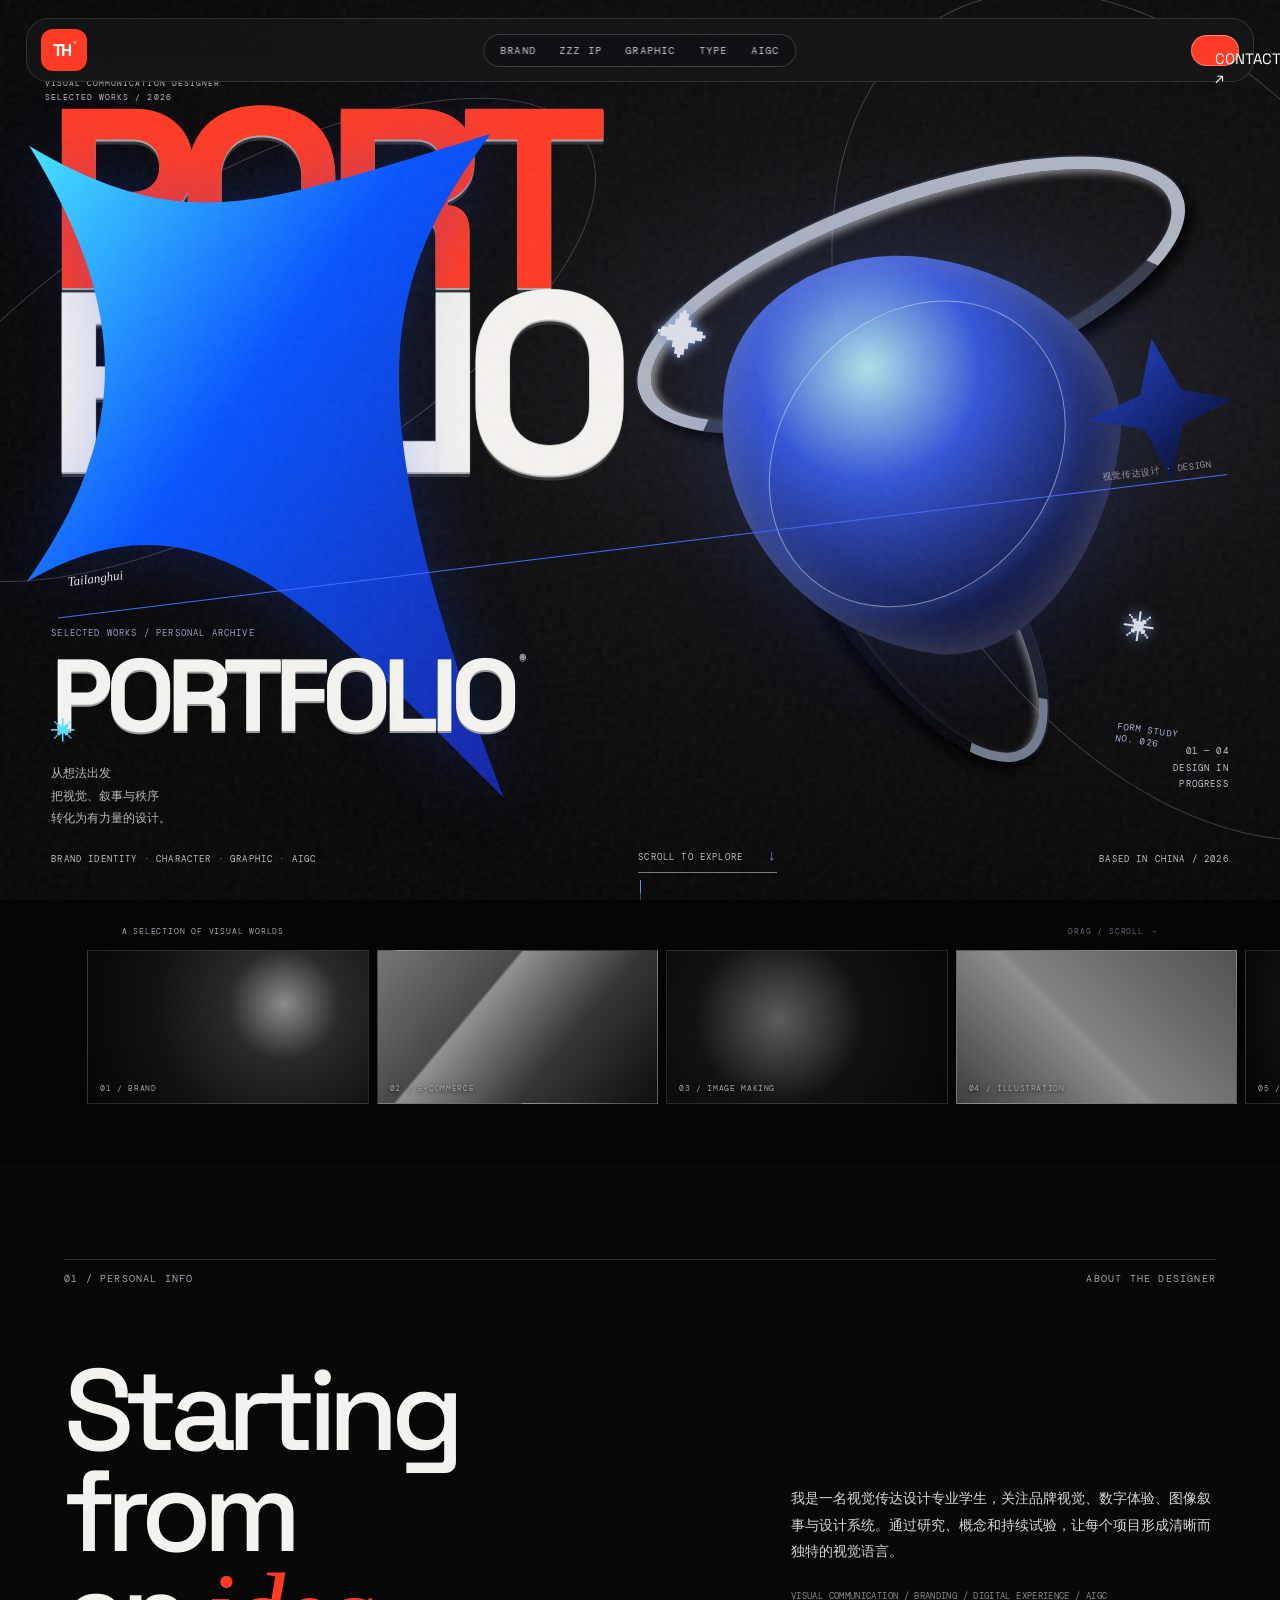
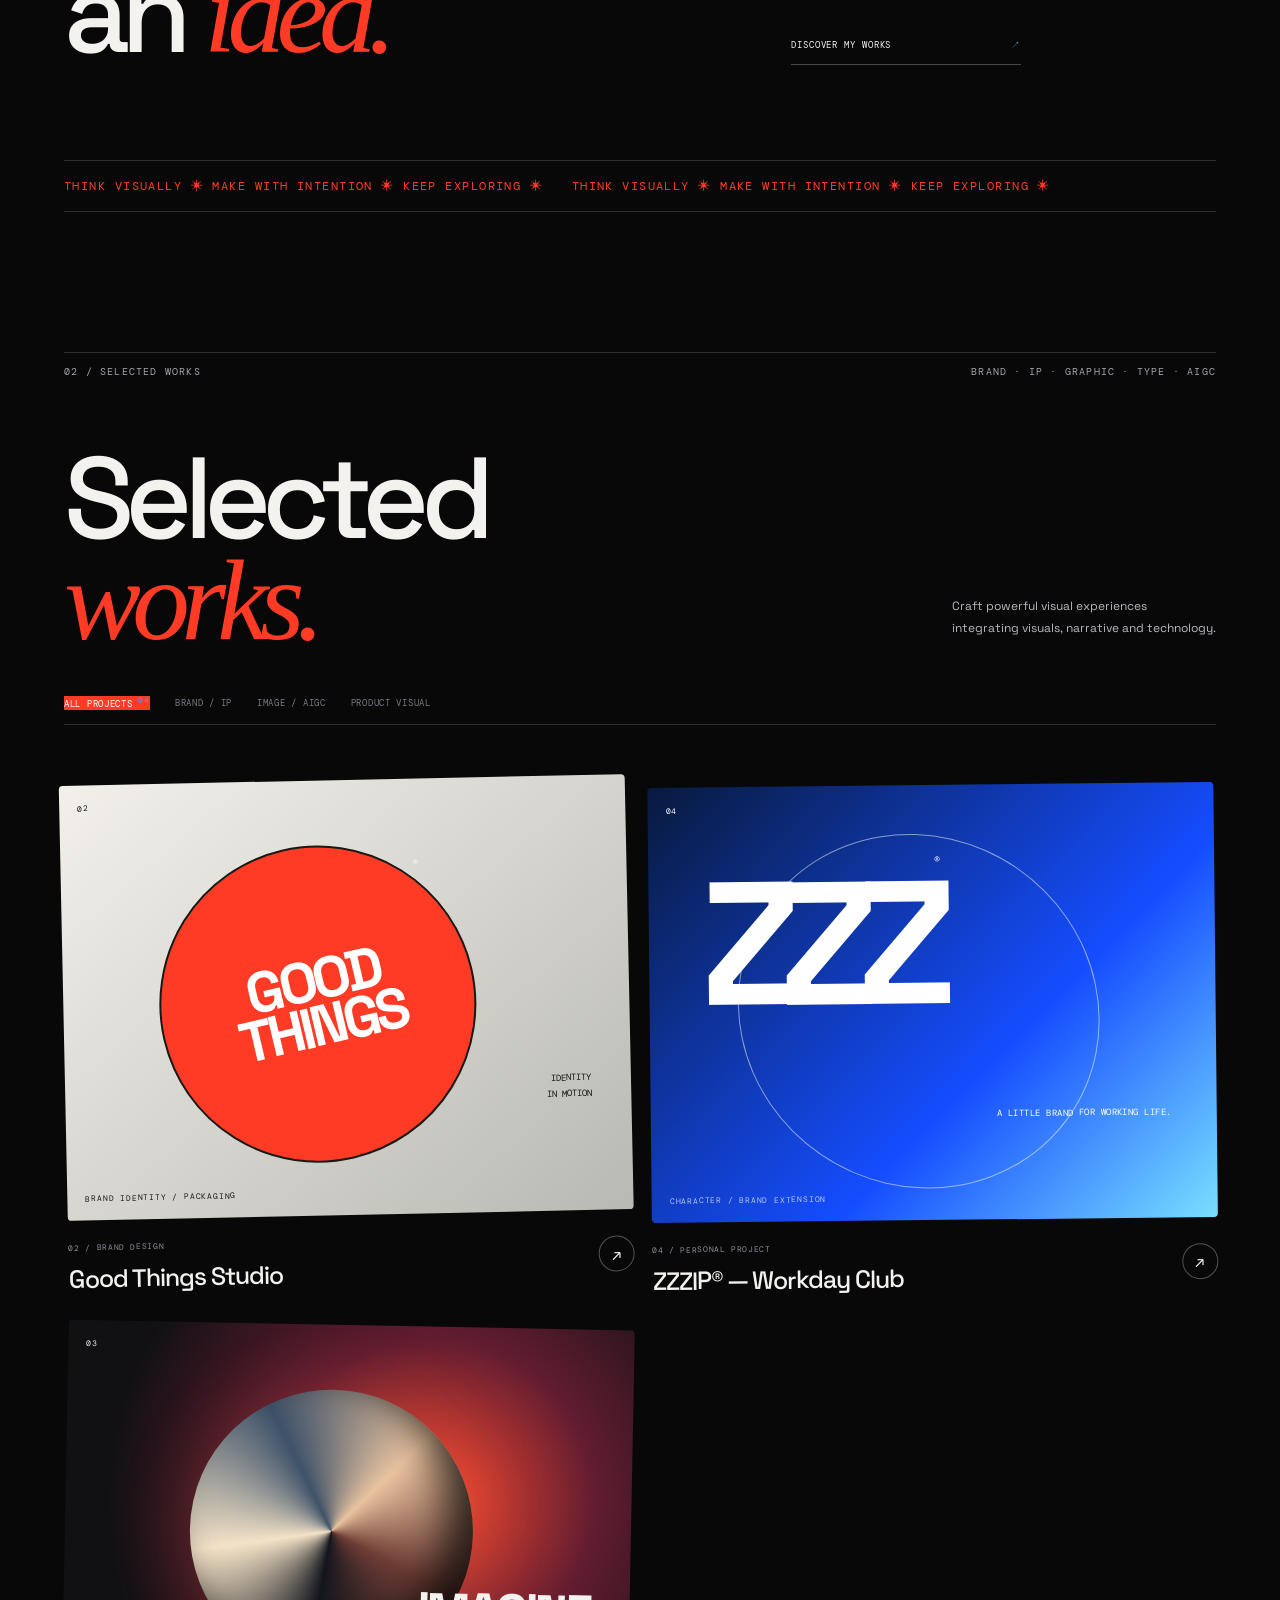
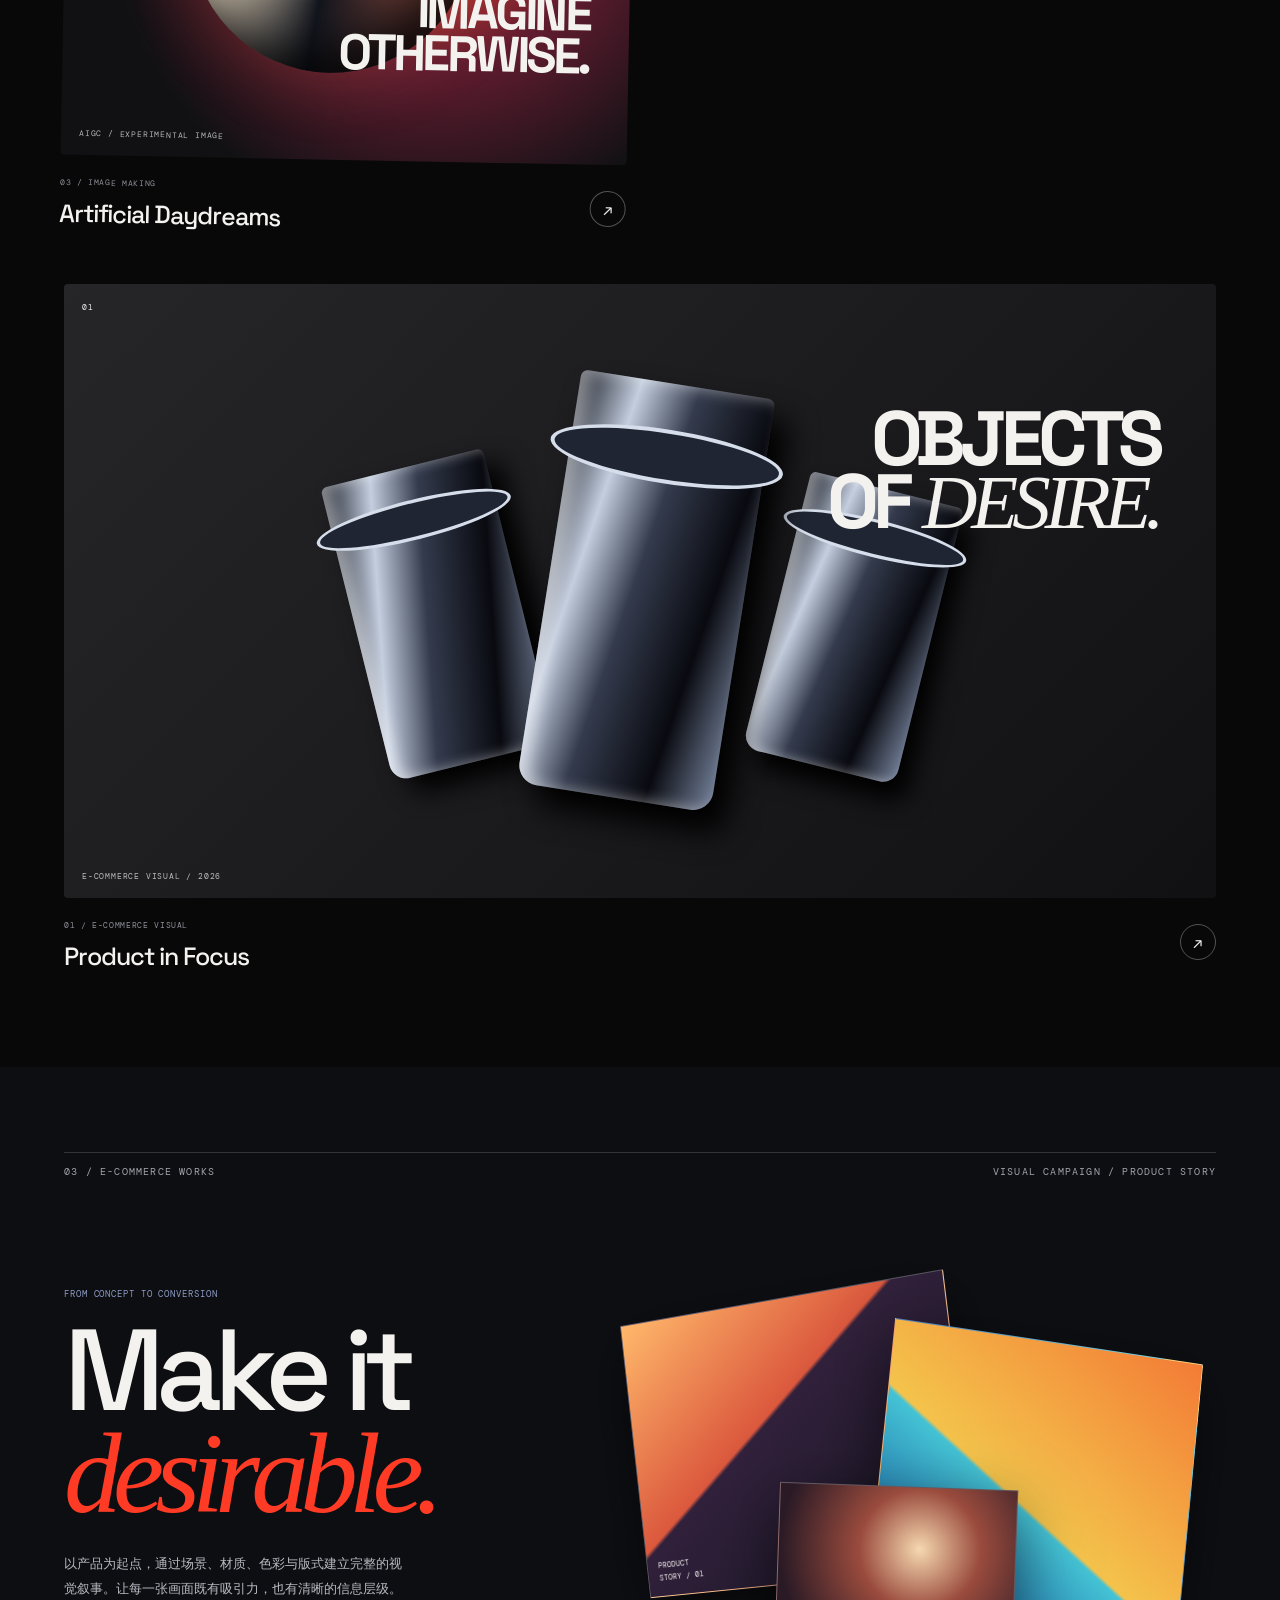
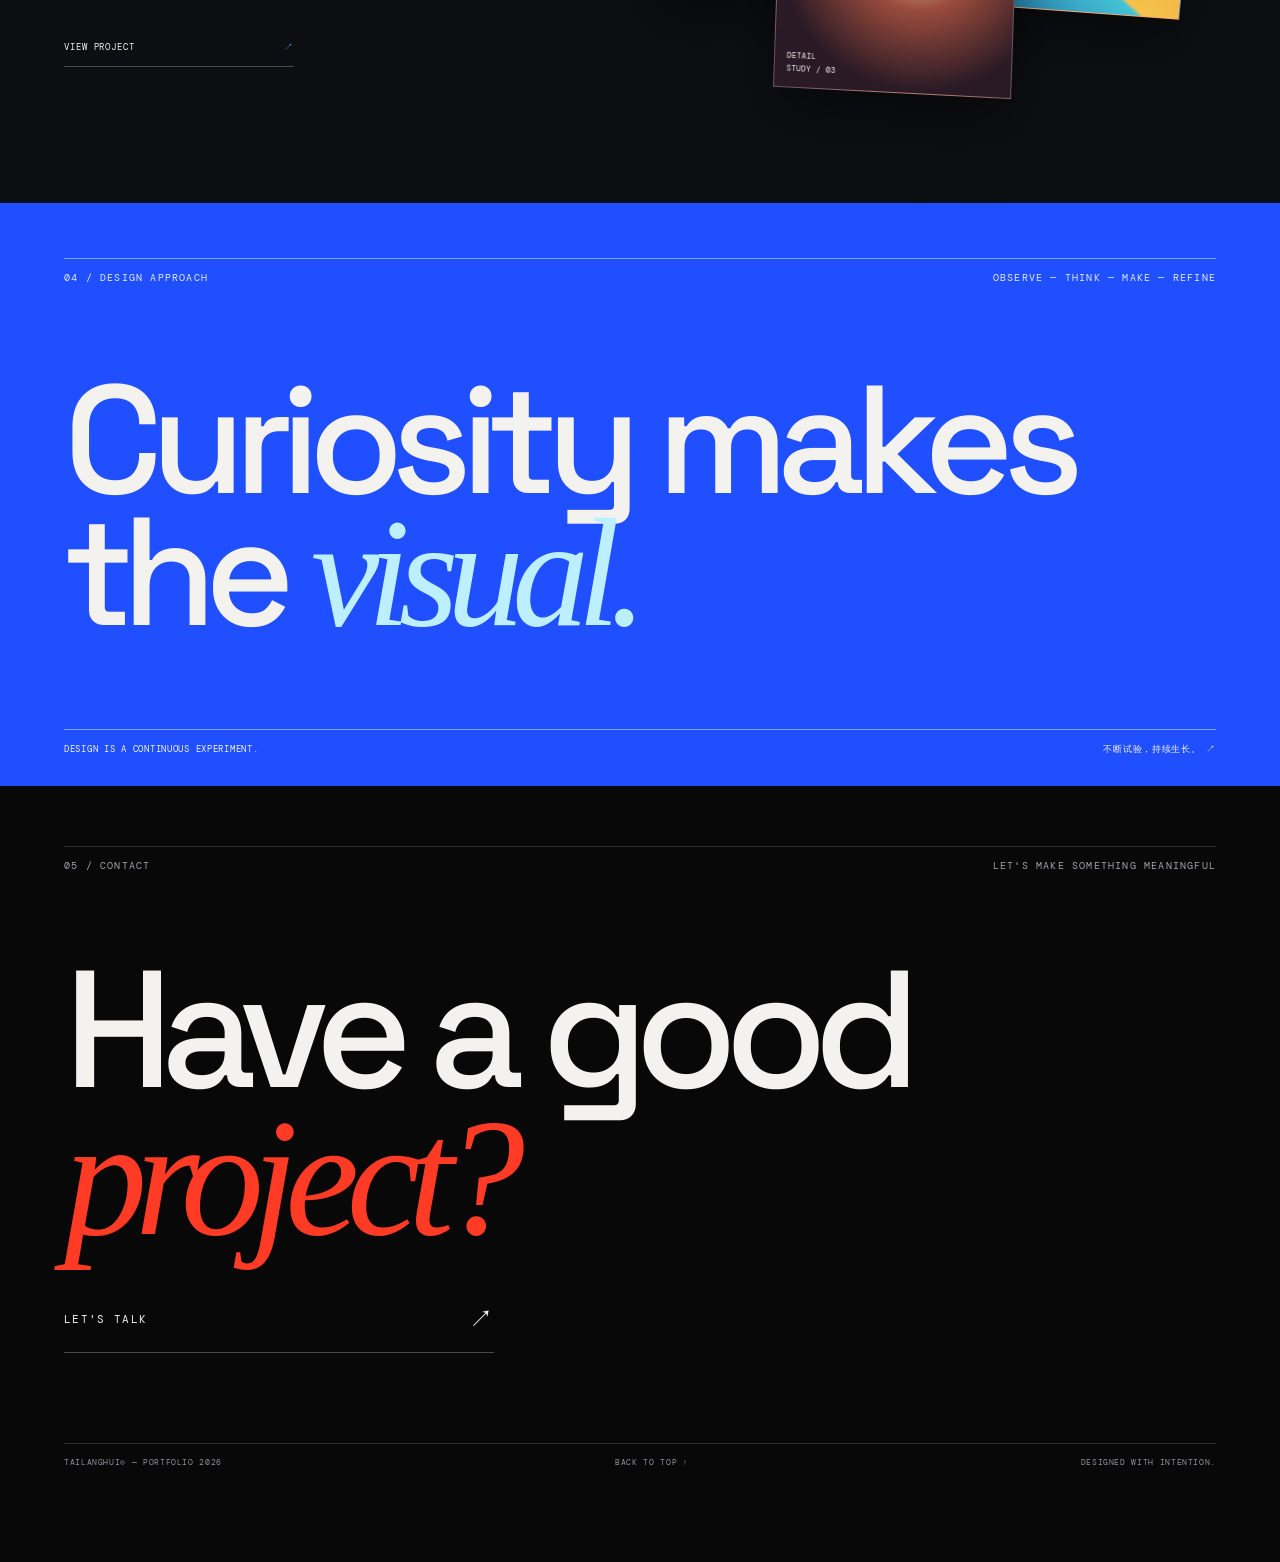
==== commit 414e96cc: "Align portfolio navigation and project order with reference layout" ====
--- a/index.html
+++ b/index.html
@@ -2,17 +2,15 @@
 <html lang="zh-CN"><head><meta charset="utf-8"><meta name="viewport" content="width=device-width,initial-scale=1"><meta name="theme-color" content="#050505"><title>TAILANGHUI® — Visual Portfolio</title><link rel="stylesheet" href="style.css"></head>
 <body>
 <div class="grain"></div><div class="pointer-glow"></div>
-<header class="topbar"><a class="wordmark" href="#home">TH<span>®</span></a><nav><a href="#about">Personal Info</a><i></i><a href="#selected">Selected Works</a><i></i><a href="#commerce">E-commerce Works</a></nav><a class="menu" href="#contact" aria-label="Contact">↗</a></header>
+<header class="topbar"><a class="wordmark" href="#home">TH<span>®</span></a><nav><a href="#selected">Brand</a><a href="#zzzip">ZZZ IP</a><a href="#selected">Graphic</a><a href="#selected">Type</a><a href="#commerce">AIGC</a></nav><a class="menu" href="#contact" aria-label="Contact">CONTACT ↗</a></header>
 <main>
-<section class="hero" id="home"><div class="hero-grid"></div><div class="hero-giant" aria-hidden="true">PORT<br><span>FOLIO</span></div><div class="hero-orbit orbit1"></div><div class="hero-orbit orbit2"></div><div class="hero-object"><div class="chrome-loop loop1"></div><div class="chrome-loop loop2"></div><div class="glass-core"></div><div class="spark spark1">✦</div><div class="spark spark2">✳</div><div class="hero-blue-shape"></div><span class="object-caption">FORM STUDY<br>NO. 026</span></div><div class="blue-swoosh"><svg viewBox="0 0 500 700"><path d="M15 20C175 115 252 75 475 8C362 160 340 275 488 670C300 482 190 350 12 455C122 300 110 175 15 20Z" fill="url(#g)"/><defs><linearGradient id="g" x1="0" y1="0" x2="1" y2="1"><stop stop-color="#46e8ff"/><stop offset=".42" stop-color="#0754ff"/><stop offset="1" stop-color="#1424a4"/></linearGradient></defs></svg></div><div class="micro top-left">VISUAL COMMUNICATION DESIGNER<br>PORTFOLIO / 2026</div><div class="signature">Tailanghui<span>视觉传达设计 · DESIGN</span></div><div class="hero-copy"><span class="eyebrow">SELECTED WORKS / PERSONAL ARCHIVE</span><h1>PORTFOLIO<span class="reg">®</span></h1></div><div class="hero-note"><span class="crosshair">✳</span><p>从想法出发<br>把视觉、叙事与秩序<br>转化为有力量的设计。</p></div><div class="hero-side">01 — 04<br><span>DESIGN IN<br>PROGRESS</span></div><div class="hero-bottom"><span>BRANDING · DIGITAL · IMAGE MAKING</span><a href="#filmstrip">SCROLL TO EXPLORE <b>↓</b></a><span>BASED IN CHINA / 2026</span></div><div class="scroll-cue"><span></span></div></section>
+<section class="hero" id="home"><div class="hero-grid"></div><div class="hero-giant" aria-hidden="true">PORT<br><span>FOLIO</span></div><div class="hero-orbit orbit1"></div><div class="hero-orbit orbit2"></div><div class="hero-object"><div class="chrome-loop loop1"></div><div class="chrome-loop loop2"></div><div class="glass-core"></div><div class="spark spark1">✦</div><div class="spark spark2">✳</div><div class="hero-blue-shape"></div><span class="object-caption">FORM STUDY<br>NO. 026</span></div><div class="blue-swoosh"><svg viewBox="0 0 500 700"><path d="M15 20C175 115 252 75 475 8C362 160 340 275 488 670C300 482 190 350 12 455C122 300 110 175 15 20Z" fill="url(#g)"/><defs><linearGradient id="g" x1="0" y1="0" x2="1" y2="1"><stop stop-color="#46e8ff"/><stop offset=".42" stop-color="#0754ff"/><stop offset="1" stop-color="#1424a4"/></linearGradient></defs></svg></div><div class="micro top-left">VISUAL COMMUNICATION DESIGNER<br>SELECTED WORKS / 2026</div><div class="signature">Tailanghui<span>视觉传达设计 · DESIGN</span></div><div class="hero-copy"><span class="eyebrow">SELECTED WORKS / PERSONAL ARCHIVE</span><h1>PORTFOLIO<span class="reg">®</span></h1></div><div class="hero-note"><span class="crosshair">✳</span><p>从想法出发<br>把视觉、叙事与秩序<br>转化为有力量的设计。</p></div><div class="hero-side">01 — 04<br><span>DESIGN IN<br>PROGRESS</span></div><div class="hero-bottom"><span>BRAND IDENTITY · CHARACTER · GRAPHIC · AIGC</span><a href="#filmstrip">SCROLL TO EXPLORE <b>↓</b></a><span>BASED IN CHINA / 2026</span></div><div class="scroll-cue"><span></span></div></section>
 <section class="filmstrip" id="filmstrip"><div class="film-label">A SELECTION OF VISUAL WORLDS <span>DRAG / SCROLL →</span></div><div class="film-track"><a href="#selected" class="film-card f1"><span>01 / BRAND</span></a><a href="#commerce" class="film-card f2"><span>02 / E-COMMERCE</span></a><a href="#selected" class="film-card f3"><span>03 / IMAGE MAKING</span></a><a href="#selected" class="film-card f4"><span>04 / ILLUSTRATION</span></a><a href="#selected" class="film-card f5"><span>05 / EXPERIMENT</span></a><a href="#selected" class="film-card f6"><span>06 / ZZZIP®</span></a></div></section>
 <section class="about section" id="about"><div class="section-top"><span>01 / PERSONAL INFO</span><span>ABOUT THE DESIGNER</span></div><div class="about-layout"><h2>Starting from<br>an <em>idea.</em></h2><div class="about-text"><p>我是一名视觉传达设计专业学生，关注品牌视觉、数字体验、图像叙事与设计系统。通过研究、概念和持续试验，让每个项目形成清晰而独特的视觉语言。</p><p class="small-en">VISUAL COMMUNICATION / BRANDING / DIGITAL EXPERIENCE / AIGC</p><a href="#selected" class="line-link">DISCOVER MY WORKS <span>↗</span></a></div></div><div class="marquee"><div>THINK VISUALLY ✳ MAKE WITH INTENTION ✳ KEEP EXPLORING ✳&nbsp;</div><div>THINK VISUALLY ✳ MAKE WITH INTENTION ✳ KEEP EXPLORING ✳&nbsp;</div></div></section>
-<section class="selected section" id="selected"><div class="section-top"><span>02 / SELECTED WORKS</span><span>2024 — 2026</span></div><div class="selected-heading"><h2>Selected<br><em>works.</em></h2><p>Craft powerful visual experiences<br>integrating visuals, narrative and technology.</p></div><div class="work-filters"><button class="active" data-filter="all">ALL PROJECTS <sup>04</sup></button><button data-filter="brand">BRAND DESIGN</button><button data-filter="commerce">E-COMMERCE</button><button data-filter="image">IMAGE / AIGC</button></div><div class="work-stack">
-<a class="work-card card-wide" data-type="commerce" href="projects/ecommerce.html"><div class="work-art cover-commerce"><span class="cover-no">01</span><div class="pack pack1"></div><div class="pack pack2"></div><div class="pack pack3"></div><div class="cover-title">OBJECTS<br>OF <em>DESIRE.</em></div><span class="cover-tag">E-COMMERCE VISUAL / 2026</span></div><div class="work-info"><div><span>01 / E-COMMERCE VISUAL</span><h3>Product in Focus</h3></div><span class="arrow">↗</span></div></a>
-<a class="work-card card-tilt" data-type="brand" href="projects/brand.html"><div class="work-art cover-brand"><span class="cover-no">02</span><div class="brand-disc">GOOD<br>THINGS<span>®</span></div><div class="brand-mini">IDENTITY<br>IN MOTION</div><span class="cover-tag">BRAND IDENTITY / PACKAGING</span></div><div class="work-info"><div><span>02 / BRAND DESIGN</span><h3>Good Things Studio</h3></div><span class="arrow">↗</span></div></a>
+<section class="selected section" id="selected"><div class="section-top"><span>02 / SELECTED WORKS</span><span>BRAND · IP · GRAPHIC · TYPE · AIGC</span></div><div class="selected-heading"><h2>Selected<br><em>works.</em></h2><p>Craft powerful visual experiences<br>integrating visuals, narrative and technology.</p></div><div class="work-filters"><button class="active" data-filter="all">ALL PROJECTS <sup>04</sup></button><button data-filter="brand">BRAND / IP</button><button data-filter="image">IMAGE / AIGC</button><button data-filter="commerce">PRODUCT VISUAL</button></div><div class="work-stack"><a class="work-card card-tilt" data-type="brand" href="projects/brand.html"><div class="work-art cover-brand"><span class="cover-no">02</span><div class="brand-disc">GOOD<br>THINGS<span>®</span></div><div class="brand-mini">IDENTITY<br>IN MOTION</div><span class="cover-tag">BRAND IDENTITY / PACKAGING</span></div><div class="work-info"><div><span>02 / BRAND DESIGN</span><h3>Good Things Studio</h3></div><span class="arrow">↗</span></div></a>
+<a id="zzzip" class="work-card card-zzzip" data-type="brand" href="projects/zzzip.html"><div class="work-art cover-zzzip"><span class="cover-no">04</span><div class="zzz-type">ZZZ<span>®</span></div><div class="zzz-line">A LITTLE BRAND FOR WORKING LIFE.</div><div class="zzz-orbit"></div><span class="cover-tag">CHARACTER / BRAND EXTENSION</span></div><div class="work-info"><div><span>04 / PERSONAL PROJECT</span><h3>ZZZIP® — Workday Club</h3></div><span class="arrow">↗</span></div></a>
 <a class="work-card card-tilt2" data-type="image" href="projects/aigc.html"><div class="work-art cover-image"><span class="cover-no">03</span><div class="image-sphere"></div><div class="image-type">IMAGINE<br>OTHERWISE.</div><span class="cover-tag">AIGC / EXPERIMENTAL IMAGE</span></div><div class="work-info"><div><span>03 / IMAGE MAKING</span><h3>Artificial Daydreams</h3></div><span class="arrow">↗</span></div></a>
-<a class="work-card card-zzzip" data-type="brand" href="projects/zzzip.html"><div class="work-art cover-zzzip"><span class="cover-no">04</span><div class="zzz-type">ZZZ<span>®</span></div><div class="zzz-line">A LITTLE BRAND FOR WORKING LIFE.</div><div class="zzz-orbit"></div><span class="cover-tag">CHARACTER / BRAND EXTENSION</span></div><div class="work-info"><div><span>04 / PERSONAL PROJECT</span><h3>ZZZIP® — Workday Club</h3></div><span class="arrow">↗</span></div></a>
-</div></section>
+<a class="work-card card-wide" data-type="commerce" href="projects/ecommerce.html"><div class="work-art cover-commerce"><span class="cover-no">01</span><div class="pack pack1"></div><div class="pack pack2"></div><div class="pack pack3"></div><div class="cover-title">OBJECTS<br>OF <em>DESIRE.</em></div><span class="cover-tag">E-COMMERCE VISUAL / 2026</span></div><div class="work-info"><div><span>01 / E-COMMERCE VISUAL</span><h3>Product in Focus</h3></div><span class="arrow">↗</span></div></a></div></section>
 <section class="commerce section" id="commerce"><div class="section-top"><span>03 / E-COMMERCE WORKS</span><span>VISUAL CAMPAIGN / PRODUCT STORY</span></div><div class="commerce-layout"><div><p class="eyebrow">FROM CONCEPT TO CONVERSION</p><h2>Make it<br><em>desirable.</em></h2><p class="commerce-copy">以产品为起点，通过场景、材质、色彩与版式建立完整的视觉叙事。让每一张画面既有吸引力，也有清晰的信息层级。</p><a class="line-link" href="projects/ecommerce.html">VIEW PROJECT <span>↗</span></a></div><div class="commerce-gallery"><div class="gallery-tile tile-a"><span>PRODUCT<br>STORY / 01</span></div><div class="gallery-tile tile-b"><span>CAMPAIGN<br>VISUAL / 02</span></div><div class="gallery-tile tile-c"><span>DETAIL<br>STUDY / 03</span></div></div></div></section>
 <section class="statement"><div class="section-top"><span>04 / DESIGN APPROACH</span><span>OBSERVE — THINK — MAKE — REFINE</span></div><h2>Curiosity makes<br>the <em>visual.</em></h2><div class="statement-bottom"><span>DESIGN IS A CONTINUOUS EXPERIMENT.</span><span>不断试验，持续生长。 ↗</span></div></section>
 <footer class="contact section" id="contact"><div class="section-top"><span>05 / CONTACT</span><span>LET'S MAKE SOMETHING MEANINGFUL</span></div><h2>Have a good<br><em>project?</em></h2><a class="contact-link" href="mailto:hello@example.com">LET'S TALK <span>↗</span></a><div class="footer-bottom"><span>TAILANGHUI® — PORTFOLIO 2026</span><a href="#home">BACK TO TOP ↑</a><span>DESIGNED WITH INTENTION.</span></div></footer>
--- a/style.css
+++ b/style.css
@@ -3,4 +3,195 @@
 .filmstrip{padding:26px 0 60px;overflow:hidden;background:#050506}.film-label{display:flex;justify-content:space-between;margin:0 5% 14px;font:8px 'DM Mono';letter-spacing:.1em;color:#a3a4ab}.film-label span{color:#666873}.film-track{display:flex;gap:8px;width:max-content;padding:0 2%;animation:filmMove 38s linear infinite}.filmstrip:hover .film-track{animation-play-state:paused}.film-card{position:relative;display:block;width:clamp(180px,22vw,330px);height:clamp(90px,12vw,160px);overflow:hidden;border:1px solid #ffffff30;transition:transform .4s,filter .4s;filter:grayscale(1) brightness(.68)}.film-card:hover{filter:grayscale(0) brightness(1);transform:translateY(-6px)}.film-card span{position:absolute;left:12px;bottom:10px;font:8px 'DM Mono';letter-spacing:.08em;text-shadow:0 1px 4px #000}.f1{background:radial-gradient(circle at 70% 35%,#efc9a3,#6d322e 25%,#171a23 60%,#08080b)}.f2{background:linear-gradient(130deg,#f2a34b,#ec4b29 35%,#ffd37c 36%,#2155a8 65%,#15151b)}.f3{background:radial-gradient(circle at 40% 45%,#7b83d5,#23134b 45%,#09090e)}.f4{background:linear-gradient(45deg,#1d65bc,#9de0dc 45%,#e5bd76 46%,#e65b46)}.f5{background:radial-gradient(circle at 65% 35%,#e9c8ac,#8c4736 20%,#24222a 55%,#050505)}.f6{background:linear-gradient(120deg,#2857ff,#0b1b66 60%,#08090c)}@keyframes filmMove{to{transform:translateX(-35%)}}
 .section{padding:95px 7vw}.section-top{display:flex;justify-content:space-between;border-top:1px solid var(--line);padding-top:12px;font:9px 'DM Mono';letter-spacing:.09em;color:#a3a4ab}.about-layout{display:grid;grid-template-columns:1.2fr .8fr;gap:7vw;align-items:end;margin:75px 0 95px}.about h2,.selected-heading h2,.commerce h2,.contact h2{font-size:clamp(55px,9vw,120px);line-height:.88;letter-spacing:-.085em;font-weight:500;margin:0}.about h2 em,.selected-heading h2 em,.commerce h2 em,.contact h2 em{font-family:Georgia,serif;font-weight:400}.about-text{max-width:430px}.about-text p{font-size:14px;line-height:1.9;color:#d7d7db}.small-en{font:9px 'DM Mono'!important;letter-spacing:.04em;color:#888!important;margin:25px 0}.line-link{display:inline-flex;justify-content:space-between;gap:45px;min-width:230px;padding:12px 0;border-bottom:1px solid #ffffff70;font:9px 'DM Mono';letter-spacing:.1em}.line-link span{color:#6d8bff}.marquee{display:flex;overflow:hidden;border-top:1px solid var(--line);border-bottom:1px solid var(--line);padding:17px 0}.marquee div{font:12px 'DM Mono';letter-spacing:.12em;white-space:nowrap;animation:marquee 25s linear infinite}.marquee div+div{padding-left:20px}@keyframes marquee{to{transform:translateX(-100%)}}.selected{padding-top:45px}.selected-heading{display:flex;justify-content:space-between;align-items:end;margin:70px 0 45px}.selected-heading p{font-size:12px;line-height:1.8;color:#b8b8bf}.work-filters{display:flex;gap:25px;flex-wrap:wrap;border-bottom:1px solid var(--line);padding-bottom:14px;margin-bottom:25px}.work-filters button{border:0;background:none;color:#777982;cursor:pointer;font:9px 'DM Mono';letter-spacing:.08em;padding:0;transition:color .2s}.work-filters button.active,.work-filters button:hover{color:#fff}.work-filters sup{color:#6887ff}.work-stack{display:grid;grid-template-columns:1fr 1fr;gap:50px 20px;align-items:start}.work-card{display:block;min-width:0;transition:opacity .3s,transform .4s}.work-card.filtered-out{display:none}.card-wide{grid-column:1/-1}.card-tilt{transform:rotate(-1.2deg);margin-top:30px}.card-tilt2{transform:rotate(1.1deg);margin-top:-20px}.card-zzzip{transform:rotate(-.6deg);margin-top:35px}.work-card:hover{transform:rotate(0) translateY(-5px)}.work-art{height:clamp(270px,34vw,470px);position:relative;overflow:hidden;isolation:isolate;transition:filter .4s}.card-wide .work-art{height:clamp(320px,48vw,630px)}.work-card:hover .work-art{filter:saturate(1.12)}.cover-no,.cover-tag{position:absolute;z-index:5;font:8px 'DM Mono';letter-spacing:.1em}.cover-no{top:18px;left:18px}.cover-tag{left:18px;bottom:17px;color:#ffffffb3}.cover-commerce{background:radial-gradient(ellipse at 50% 45%,#525d73,#181b26 45%,#090a0e 80%)}.pack{position:absolute;width:17%;height:58%;top:18%;border-radius:7px 7px 20px 20px;background:linear-gradient(100deg,#171b25,#c4cedf 23%,#343b4d 45%,#090a10 75%,#738099);box-shadow:inset 10px 0 15px #fff7,18px 20px 30px #000;transform:rotate(9deg)}.pack:after{content:"";position:absolute;left:-10%;right:-10%;height:11%;top:11%;border-radius:50%;border:4px solid #d6deeb;background:#202533}.pack1{left:24%;top:25%;transform:rotate(-14deg) scale(.85)}.pack2{left:42%;top:16%;height:68%;z-index:2}.pack3{left:60%;top:27%;transform:rotate(14deg) scale(.8)}.cover-title{position:absolute;right:5%;top:20%;font-size:clamp(28px,6vw,80px);font-weight:700;line-height:.83;letter-spacing:-.08em;text-align:right}.cover-title em{font-family:Georgia,serif;font-weight:400}.cover-brand{background:#d8ed4c;color:#171914}.brand-disc{position:absolute;left:17%;top:15%;width:56%;aspect-ratio:1;border:2px solid #171914;border-radius:50%;display:grid;place-content:center;text-align:center;font-size:clamp(27px,4.5vw,57px);font-weight:700;line-height:.82;letter-spacing:-.08em;transform:rotate(-12deg)}.brand-disc span{font-size:10px;position:absolute;right:10%;top:12%}.brand-mini{position:absolute;right:7%;bottom:25%;font:9px/1.8 'DM Mono';text-align:right}.cover-brand .cover-tag{color:#171914}.cover-image{background:radial-gradient(circle at 54% 40%,#b87963,#492a38 35%,#17141d 65%,#08080b)}.image-sphere{position:absolute;left:22%;top:15%;width:50%;aspect-ratio:1;border-radius:50%;background:conic-gradient(from 45deg,#e9c3a0,#6e3d35,#12151d,#f4e3c7,#3e5269,#e9c3a0);box-shadow:inset -25px -20px 40px #000b,0 0 70px #e35c3840;animation:slowspin 18s linear infinite}.image-type{position:absolute;right:7%;bottom:20%;font-size:clamp(24px,4vw,50px);font-weight:700;line-height:.85;letter-spacing:-.07em;text-align:right}.cover-zzzip{background:linear-gradient(125deg,#2458ff,#1025a3 65%,#080b18)}.zzz-type{position:absolute;left:9%;top:16%;font-size:clamp(85px,15vw,175px);font-weight:700;line-height:1;letter-spacing:-.13em}.zzz-type span{font-size:12px;vertical-align:top}.zzz-line{position:absolute;right:8%;bottom:23%;font:9px 'DM Mono';letter-spacing:.05em}.zzz-orbit{position:absolute;left:15%;top:12%;width:65%;height:80%;border:1px solid #ffffff80;border-radius:50%;transform:rotate(35deg)}@keyframes slowspin{to{transform:rotate(360deg)}}.work-info{display:flex;justify-content:space-between;align-items:center;padding-top:14px}.work-info span:first-child{font:8px 'DM Mono';letter-spacing:.08em;color:#8f9098}.work-info h3{font-size:clamp(18px,2vw,25px);font-weight:500;letter-spacing:-.04em;margin:7px 0 0}.arrow{border:1px solid #ffffff4c;border-radius:50%;width:36px;height:36px;display:grid;place-items:center;transition:background .3s,transform .3s}.work-card:hover .arrow{background:#2457ff;transform:rotate(45deg)}
 .commerce{background:#0d0e12;padding-top:85px;padding-bottom:110px}.commerce-layout{display:grid;grid-template-columns:.8fr 1.2fr;gap:8vw;margin-top:75px;align-items:center}.eyebrow{font:9px 'DM Mono';letter-spacing:.1em;color:#8e9cc4}.commerce h2{margin:20px 0 28px}.commerce-copy{max-width:350px;font-size:13px;line-height:1.9;color:#b9bac2;margin-bottom:28px}.commerce-gallery{height:440px;position:relative;perspective:900px}.gallery-tile{position:absolute;border:1px solid #ffffff45;box-shadow:0 20px 60px #0008;transition:transform .7s cubic-bezier(.2,.8,.2,1)}.gallery-tile span{position:absolute;left:12px;bottom:12px;font:8px 'DM Mono';line-height:1.6}.tile-a{width:55%;height:65%;left:5%;top:10%;background:linear-gradient(140deg,#ffb86b,#db583d 42%,#31203b 43%,#151521);transform:rotateY(-13deg) rotateZ(-7deg)}.tile-b{width:53%;height:61%;right:1%;top:20%;background:linear-gradient(35deg,#104d99,#44c3d5 40%,#f4c34b 41%,#f37b36);transform:rotateY(14deg) rotateZ(6deg)}.tile-c{width:38%;height:47%;left:30%;bottom:0;background:radial-gradient(circle at 60% 30%,#f5d8b0,#9a4b3d 30%,#2a1a25 70%);transform:rotateY(-4deg) rotateZ(2deg)}.commerce-gallery:hover .tile-a{transform:rotateY(-18deg) rotateZ(-10deg) translate(-10px,-10px)}.commerce-gallery:hover .tile-b{transform:rotateY(18deg) rotateZ(9deg) translate(10px,-6px)}.statement{background:#204fff;padding:55px 7vw 30px;min-height:550px;display:flex;flex-direction:column;justify-content:space-between}.statement .section-top{border-color:#ffffff70;color:#e4eaff}.statement h2{font-size:clamp(70px,12vw,160px);line-height:.86;letter-spacing:-.085em;font-weight:500;margin:90px 0}.statement h2 em{font-family:Georgia,serif;color:#bcefff;font-weight:400}.statement-bottom{display:flex;justify-content:space-between;border-top:1px solid #ffffff70;padding-top:13px;font:9px 'DM Mono';letter-spacing:.08em}.contact{min-height:650px;display:flex;flex-direction:column;justify-content:space-between;padding-top:60px}.contact h2{font-size:clamp(70px,13vw,170px);margin:85px 0 35px}.contact h2 em{color:#466dff}.contact-link{display:flex;justify-content:space-between;align-items:center;max-width:430px;border-bottom:1px solid #ffffff70;padding:17px 0;font:11px 'DM Mono';letter-spacing:.12em}.contact-link span{font-size:24px}.footer-bottom{display:flex;justify-content:space-between;gap:18px;border-top:1px solid var(--line);padding-top:13px;margin-top:90px;font:8px 'DM Mono';letter-spacing:.08em;color:#92939b}.reveal{opacity:0;transform:translateY(28px);transition:opacity .85s,transform .85s cubic-bezier(.2,.7,.2,1)}.reveal.visible{opacity:1;transform:none}.work-card.reveal{transform:translateY(30px) rotate(var(--initial-rotate,0deg))}.work-card.reveal.visible{transform:translateY(0) rotate(var(--initial-rotate,0deg))}.work-card.filtered-out{display:none}
-@media(max-width:700px){.topbar{top:10px;padding:0 12px}.wordmark{font-size:14px}.topbar nav{gap:7px;padding:8px 9px;font-size:7px}.menu{width:28px;height:28px}.hero{min-height:700px;height:94svh}.hero-giant{font-size:34vw;top:14%}.hero-object{width:77vw;height:100vw;right:1%;top:20%}.blue-swoosh{width:70vw;height:56%;left:-12%;top:28%}.micro{top:62px;font-size:7px}.signature{top:18%;right:3%;font-size:24px}.hero-copy{bottom:20%;left:5%;width:94%}.hero-copy h1{font-size:18vw}.eyebrow{font-size:7px}.hero-note{left:5%;bottom:36%;font-size:9px}.hero-side{right:4%;bottom:36%;font-size:7px}.hero-bottom{left:4%;right:4%;bottom:15px;font-size:6px}.hero-bottom span:last-child{display:none}.filmstrip{padding:20px 0 40px}.film-card{width:190px;height:100px}.section{padding:65px 6vw}.about-layout{grid-template-columns:1fr;gap:30px;margin:50px 0 65px}.about h2,.selected-heading h2{font-size:15vw}.selected-heading{margin:45px 0 30px;gap:15px;align-items:end}.selected-heading p{font-size:9px}.work-filters{gap:14px}.work-filters button{font-size:7px}.work-stack{gap:35px 12px}.work-art{height:245px}.card-wide .work-art{height:320px}.cover-no,.cover-tag{font-size:7px}.cover-no{top:12px;left:12px}.cover-tag{left:12px;bottom:12px}.work-info h3{font-size:15px}.work-info span:first-child{font-size:6px}.arrow{width:29px;height:29px}.card-tilt{margin-top:20px}.card-tilt2{margin-top:-10px}.card-zzzip{margin-top:22px}.commerce-layout{grid-template-columns:1fr;gap:40px;margin-top:50px}.commerce h2{font-size:17vw}.commerce-gallery{height:320px}.statement{min-height:400px;padding:45px 6vw 25px}.statement h2{font-size:16vw;margin:75px 0}.statement-bottom{font-size:7px;gap:15px}.contact h2{font-size:19vw;margin:80px 0 35px}.footer-bottom{font-size:6px;flex-wrap:wrap;gap:12px}.about-text p{font-size:12px}}@media(prefers-reduced-motion:reduce){*,*:before,*:after{animation-duration:.01ms!important;animation-iteration-count:1!important;scroll-behavior:auto!important;transition-duration:.01ms!important}}
+@media(max-width:700px){.topbar{top:10px;padding:0 12px}.wordmark{font-size:14px}.topbar nav{gap:7px;padding:8px 9px;font-size:7px}.menu{width:28px;height:28px}.hero{min-height:700px;height:94svh}.hero-giant{font-size:34vw;top:14%}.hero-object{width:77vw;height:100vw;right:1%;top:20%}.blue-swoosh{width:70vw;height:56%;left:-12%;top:28%}.micro{top:62px;font-size:7px}.signature{top:18%;right:3%;font-size:24px}.hero-copy{bottom:20%;left:5%;width:94%}.hero-copy h1{font-size:18vw}.eyebrow{font-size:7px}.hero-note{left:5%;bottom:36%;font-size:9px}.hero-side{right:4%;bottom:36%;font-size:7px}.hero-bottom{left:4%;right:4%;bottom:15px;font-size:6px}.hero-bottom span:last-child{display:none}.filmstrip{padding:20px 0 40px}.film-card{width:190px;height:100px}.section{padding:65px 6vw}.about-layout{grid-template-columns:1fr;gap:30px;margin:50px 0 65px}.about h2,.selected-heading h2{font-size:15vw}.selected-heading{margin:45px 0 30px;gap:15px;align-items:end}.selected-heading p{font-size:9px}.work-filters{gap:14px}.work-filters button{font-size:7px}.work-stack{gap:35px 12px}.work-art{height:245px}.card-wide .work-art{height:320px}.cover-no,.cover-tag{font-size:7px}.cover-no{top:12px;left:12px}.cover-tag{left:12px;bottom:12px}.work-info h3{font-size:15px}.work-info span:first-child{font-size:6px}.arrow{width:29px;height:29px}.card-tilt{margin-top:20px}.card-tilt2{margin-top:-10px}.card-zzzip{margin-top:22px}.commerce-layout{grid-template-columns:1fr;gap:40px;margin-top:50px}.commerce h2{font-size:17vw}.commerce-gallery{height:320px}.statement{min-height:400px;padding:45px 6vw 25px}.statement h2{font-size:16vw;margin:75px 0}.statement-bottom{font-size:7px;gap:15px}.contact h2{font-size:19vw;margin:80px 0 35px}.footer-bottom{font-size:6px;flex-wrap:wrap;gap:12px}.about-text p{font-size:12px}}@media(prefers-reduced-motion:reduce){*,*:before,*:after{animation-duration:.01ms!important;animation-iteration-count:1!important;scroll-behavior:auto!important;transition-duration:.01ms!important}
+/* ===== Interactive Eye Motion Section ===== */
+.eye-scene {
+  position: relative;
+  isolation: isolate;
+  min-height: 650px;
+  padding: 38px 5vw 28px;
+  background: #050506;
+  overflow: hidden;
+  display: flex;
+  flex-direction: column;
+  justify-content: center;
+  border-top: 1px solid rgba(255,255,255,.1);
+  border-bottom: 1px solid rgba(255,255,255,.1);
+}
+
+.eye-label,
+.eye-footer {
+  position: relative;
+  z-index: 2;
+  display: flex;
+  justify-content: space-between;
+  gap: 16px;
+  color: #aaaab3;
+  font: 10px/1.5 monospace;
+  letter-spacing: .08em;
+}
+
+.eye-label {
+  margin-bottom: 30px;
+}
+
+.eye-footer {
+  margin-top: 24px;
+}
+
+.eye-title {
+  position: absolute;
+  z-index: 0;
+  top: 50%;
+  left: 4vw;
+  right: 4vw;
+  transform: translateY(-50%);
+  margin: 0;
+  color: #f2f2f2;
+  font-family: Arial, sans-serif;
+  font-size: clamp(90px, 15vw, 230px);
+  font-weight: 700;
+  line-height: .78;
+  letter-spacing: -.09em;
+  pointer-events: none;
+}
+
+.eye-frame {
+  position: relative;
+  z-index: 1;
+  width: min(68vw, 870px);
+  height: clamp(250px, 36vw, 490px);
+  margin: 0 auto;
+  overflow: hidden;
+  border: 1px solid rgba(255,255,255,.25);
+  border-radius: 20px;
+  background: #111;
+  box-shadow: 0 20px 90px rgba(0,0,0,.65);
+  cursor: ew-resize;
+}
+
+#eyeVideo {
+  display: block;
+  width: 100%;
+  height: 100%;
+  object-fit: cover;
+  object-position: 70% center;
+  background: #111;
+}
+
+.eye-hint {
+  position: absolute;
+  left: 14px;
+  bottom: 12px;
+  color: white;
+  font: 9px monospace;
+  letter-spacing: .1em;
+  text-shadow: 0 1px 8px black;
+  pointer-events: none;
+}
+
+@media (max-width: 700px) {
+  .eye-scene {
+    min-height: 430px;
+    padding: 25px 5vw 22px;
+  }
+
+  .eye-label,
+  .eye-footer {
+    font-size: 8px;
+  }
+
+  .eye-label {
+    margin-bottom: 24px;
+  }
+
+  .eye-frame {
+    width: 88vw;
+    height: 58vw;
+    border-radius: 12px;
+  }
+
+  .eye-title {
+    left: 3vw;
+    right: 3vw;
+    font-size: 19vw;
+  }
+
+  .eye-footer {
+    margin-top: 18px;
+  }
+}
+}
+
+
+/* LINSHEN-inspired editorial redesign — responsive override */
+:root{--bg:#080809;--fg:#f4f2ef;--muted:#9a989a;--line:#ffffff28;--blue:#ff3b25;--accent:#ff3b25}
+body{background:#080809;color:#f4f2ef}
+.topbar{position:fixed;z-index:80;top:18px;left:2%;width:96%;min-height:62px;padding:10px 14px;border:1px solid #ffffff20;border-radius:22px;background:rgba(24,24,26,.76);backdrop-filter:blur(22px);-webkit-backdrop-filter:blur(22px)}
+.wordmark{background:var(--accent);border-radius:12px;padding:10px 12px;color:#fff}
+.topbar nav{gap:clamp(10px,1.8vw,28px)}
+.topbar nav a{font-family:'DM Mono',monospace;font-size:10px;letter-spacing:.12em;text-transform:uppercase;color:#d2d0d0;white-space:nowrap}
+.topbar nav a:hover{color:var(--accent)}
+.topbar nav i{display:none}
+.menu{background:var(--accent);border-radius:999px;padding:13px 23px;color:#fff}
+.hero{min-height:100svh;background:radial-gradient(ellipse at 72% 42%,#25252a 0%,#101012 34%,#080809 72%);padding-top:110px}
+.hero-grid{opacity:.12}
+.hero-giant{left:3.5%;top:12%;font-size:clamp(100px,20vw,300px);line-height:.72;letter-spacing:-.095em;color:var(--accent);opacity:1;z-index:2}
+.hero-giant span{color:#f4f2ef}
+.hero-copy{left:4%;bottom:18%;z-index:5}
+.hero-copy h1{font-size:clamp(50px,8vw,116px);letter-spacing:-.075em;line-height:.82}
+.hero-copy .eyebrow,.micro,.hero-bottom,.hero-side,.object-caption{font-family:'DM Mono',monospace;letter-spacing:.13em}
+.hero-object{right:5%;top:17%;width:min(48vw,620px);height:min(64vh,650px);opacity:.9;filter:saturate(.88)}
+.hero-blue-shape{background:linear-gradient(145deg,#1f4dff,#0a1c71 62%,#07080e);border-radius:48% 52% 40% 60%;transform:rotate(-16deg);box-shadow:0 30px 100px #164aff35}
+.glass-core{background:radial-gradient(circle at 35% 30%,#b7f8ff,#315bff 30%,#111c5a 68%,#050505);box-shadow:inset 0 0 50px #fff4,0 0 100px #174dff35}
+.hero-orbit{border-color:#ffffff35}
+.hero-note{left:4%;bottom:7%;max-width:300px}
+.hero-note p{color:#b9b7ba}
+.signature{left:4%;top:56%;font-size:13px;color:#e4e2e0}
+.signature span{color:#9a989a}
+.hero-side{right:4%;bottom:12%}
+.hero-bottom{left:4%;right:4%;bottom:3%;font-size:9px}
+.filmstrip,.about,.selected,.commerce,.statement,.contact{padding-left:5vw;padding-right:5vw}
+.section-top{font-family:'DM Mono',monospace;letter-spacing:.12em;font-size:10px}
+.about-layout h2,.selected-heading h2,.commerce-layout h2,.statement h2,.contact h2{letter-spacing:-.075em}
+.selected-heading em,.about-layout em,.commerce-layout em,.statement em,.contact h2 em{color:var(--accent)}
+.work-filters button.active,.work-filters button:hover{background:var(--accent);border-color:var(--accent);color:#fff}
+.work-art{border-radius:4px}
+.cover-brand{background:linear-gradient(140deg,#f2f0e9,#b9b9b4);color:#141414}
+.brand-disc{background:#ff3b25;color:white}
+.cover-zzzip{background:linear-gradient(135deg,#081a3d,#154dff 62%,#79dfff);color:#fff}
+.zzz-type{color:#fff}
+.cover-commerce{background:linear-gradient(135deg,#262629,#111114)}
+.cover-image{background:radial-gradient(circle at 65% 40%,#ff4c31,#611c30 36%,#111114 72%)}
+.line-link,.contact-link{border-color:#ffffff42}
+.line-link:hover,.contact-link:hover{border-color:var(--accent);color:var(--accent)}
+.marquee{color:#ff3b25}
+@media(max-width:760px){
+ .topbar{top:10px;left:3%;width:94%;min-height:52px;border-radius:17px;padding:8px 10px}
+ .topbar nav{gap:0;justify-content:flex-end}
+ .topbar nav a{display:none}
+ .topbar nav a[href="#selected"]{display:block;font-size:9px}
+ .menu{padding:10px 14px}
+ .hero{min-height:92svh;padding-top:80px}
+ .hero-giant{left:4%;top:17%;font-size:clamp(86px,24vw,170px);line-height:.78}
+ .hero-object{right:-7%;top:26%;width:76vw;height:44vh;opacity:.78}
+ .hero-copy{left:5%;bottom:25%}
+ .hero-copy h1{font-size:clamp(48px,13vw,78px)}
+ .signature{top:auto;bottom:19%;left:5%;font-size:12px}
+ .hero-note{left:5%;bottom:8%;max-width:230px}
+ .hero-note p{font-size:12px}
+ .hero-side{display:none}
+ .hero-bottom{left:5%;right:5%;bottom:2%;font-size:8px}
+ .hero-bottom span:nth-child(3){display:none}
+ .filmstrip,.about,.selected,.commerce,.statement,.contact{padding-left:5vw;padding-right:5vw}
+ .about-layout{grid-template-columns:1fr;gap:28px}
+ .selected-heading{align-items:flex-start;gap:20px;flex-direction:column}
+ .work-filters{overflow-x:auto;white-space:nowrap}
+ .work-stack{display:grid;grid-template-columns:1fr;gap:42px}
+ .work-card,.card-wide,.card-tilt,.card-tilt2,.card-zzzip{width:100%;margin:0;transform:none}
+ .work-art{min-height:360px}
+ .commerce-layout{grid-template-columns:1fr;gap:30px}
+ .commerce-gallery{min-height:360px}
+ .statement h2,.contact h2{font-size:clamp(54px,14vw,92px)}
+ .footer-bottom{gap:12px;flex-wrap:wrap;font-size:9px}
+}
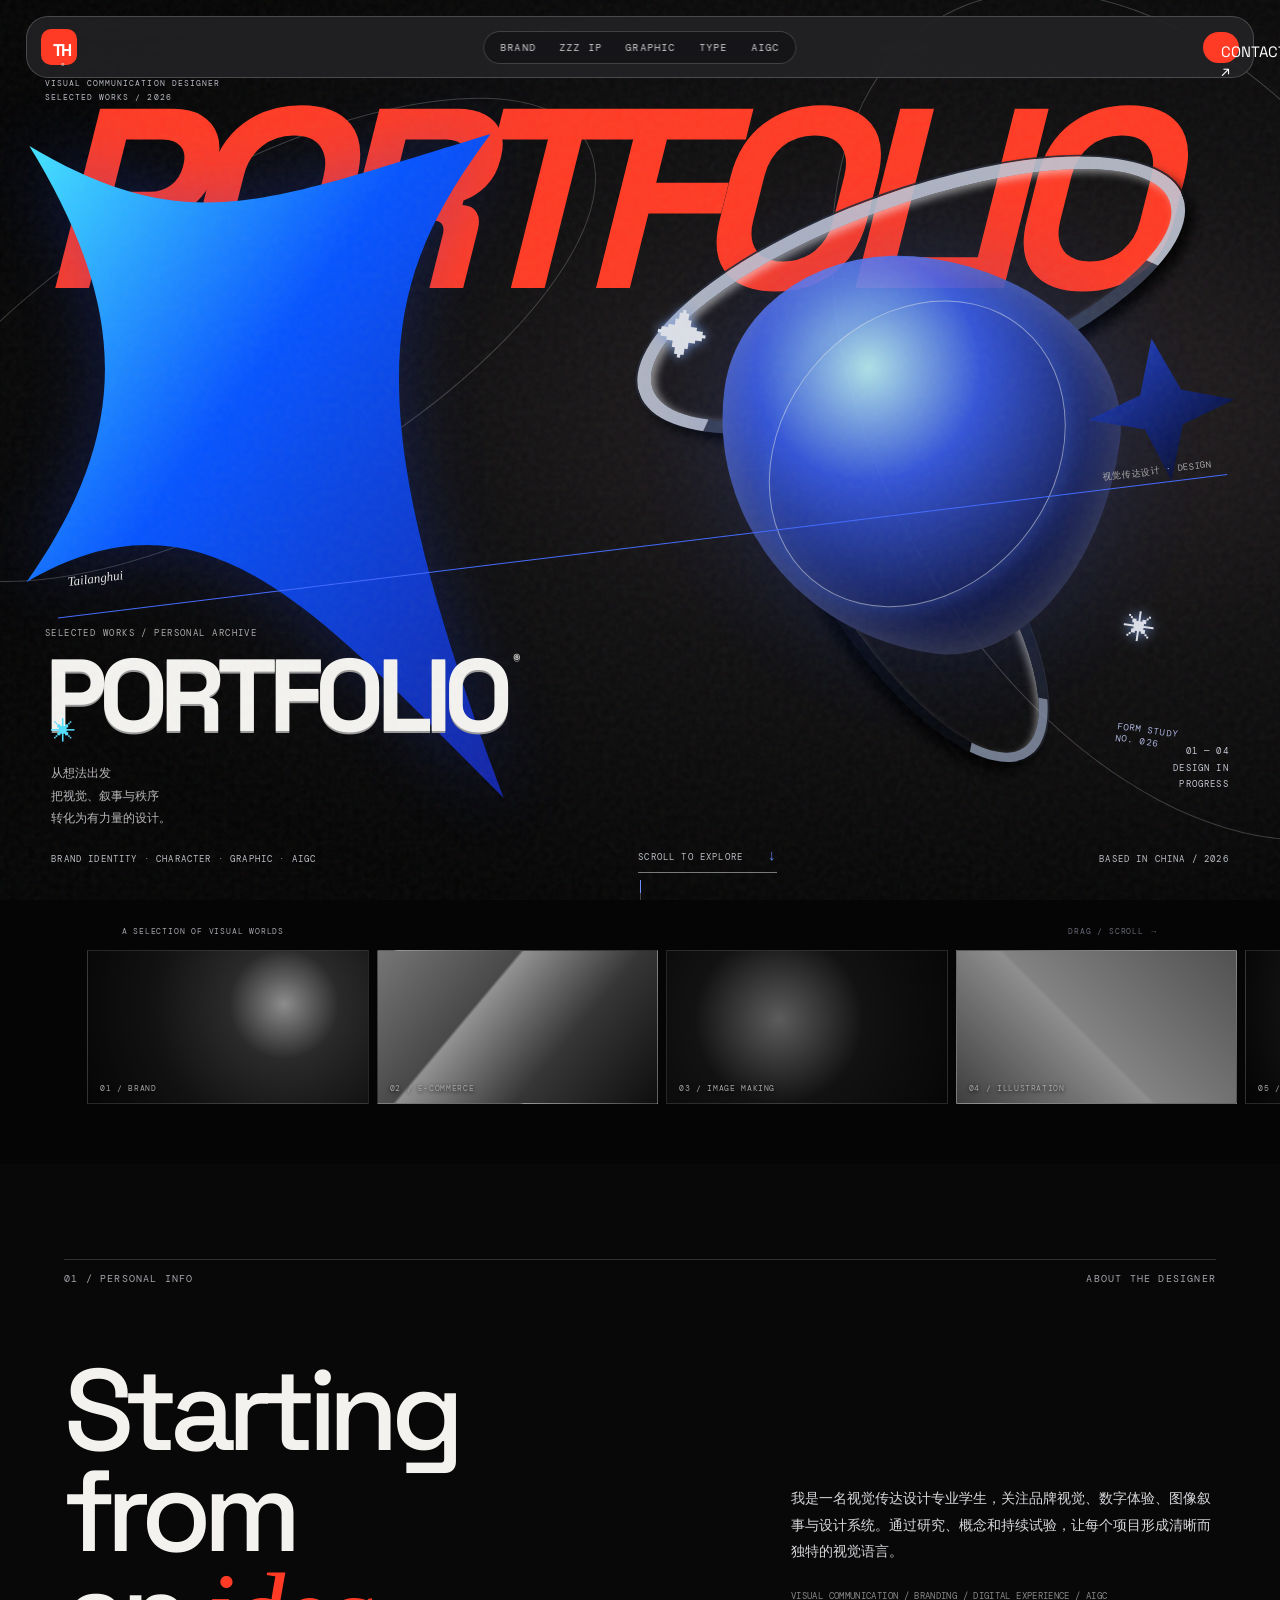
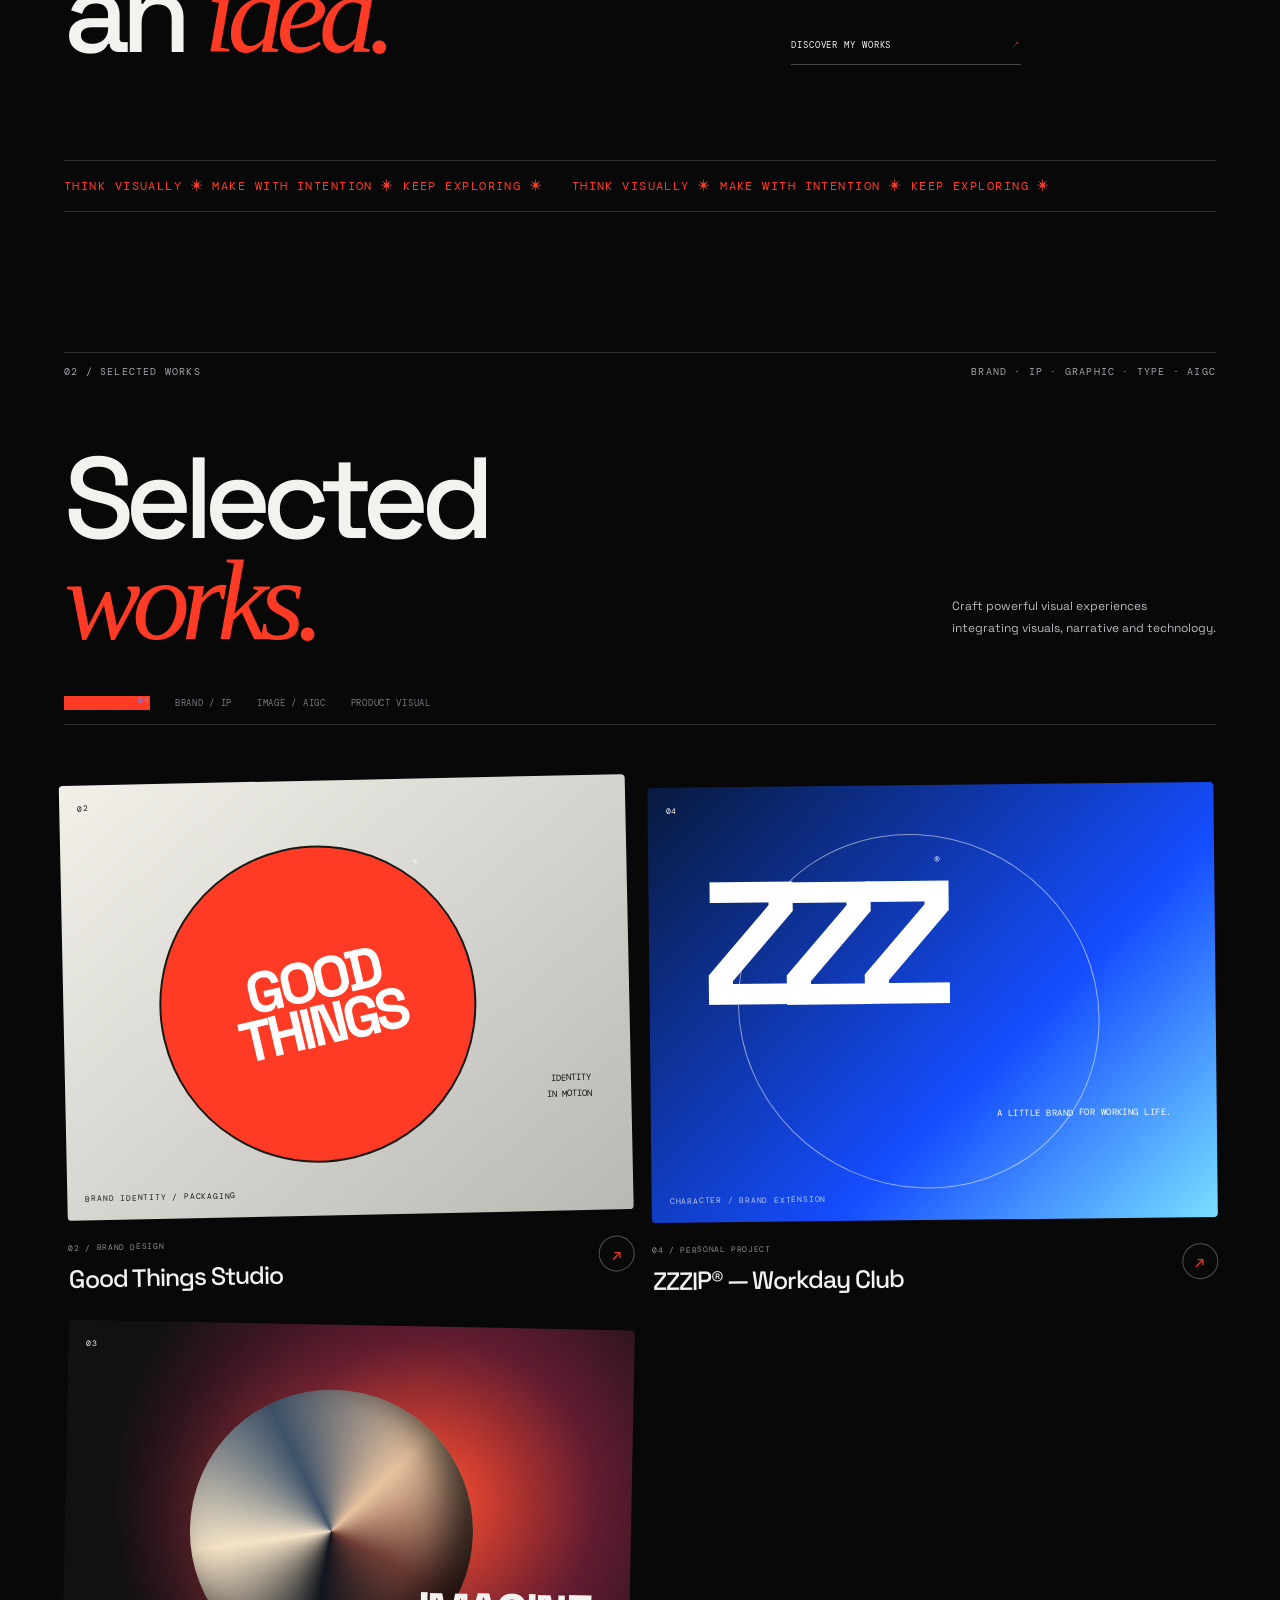
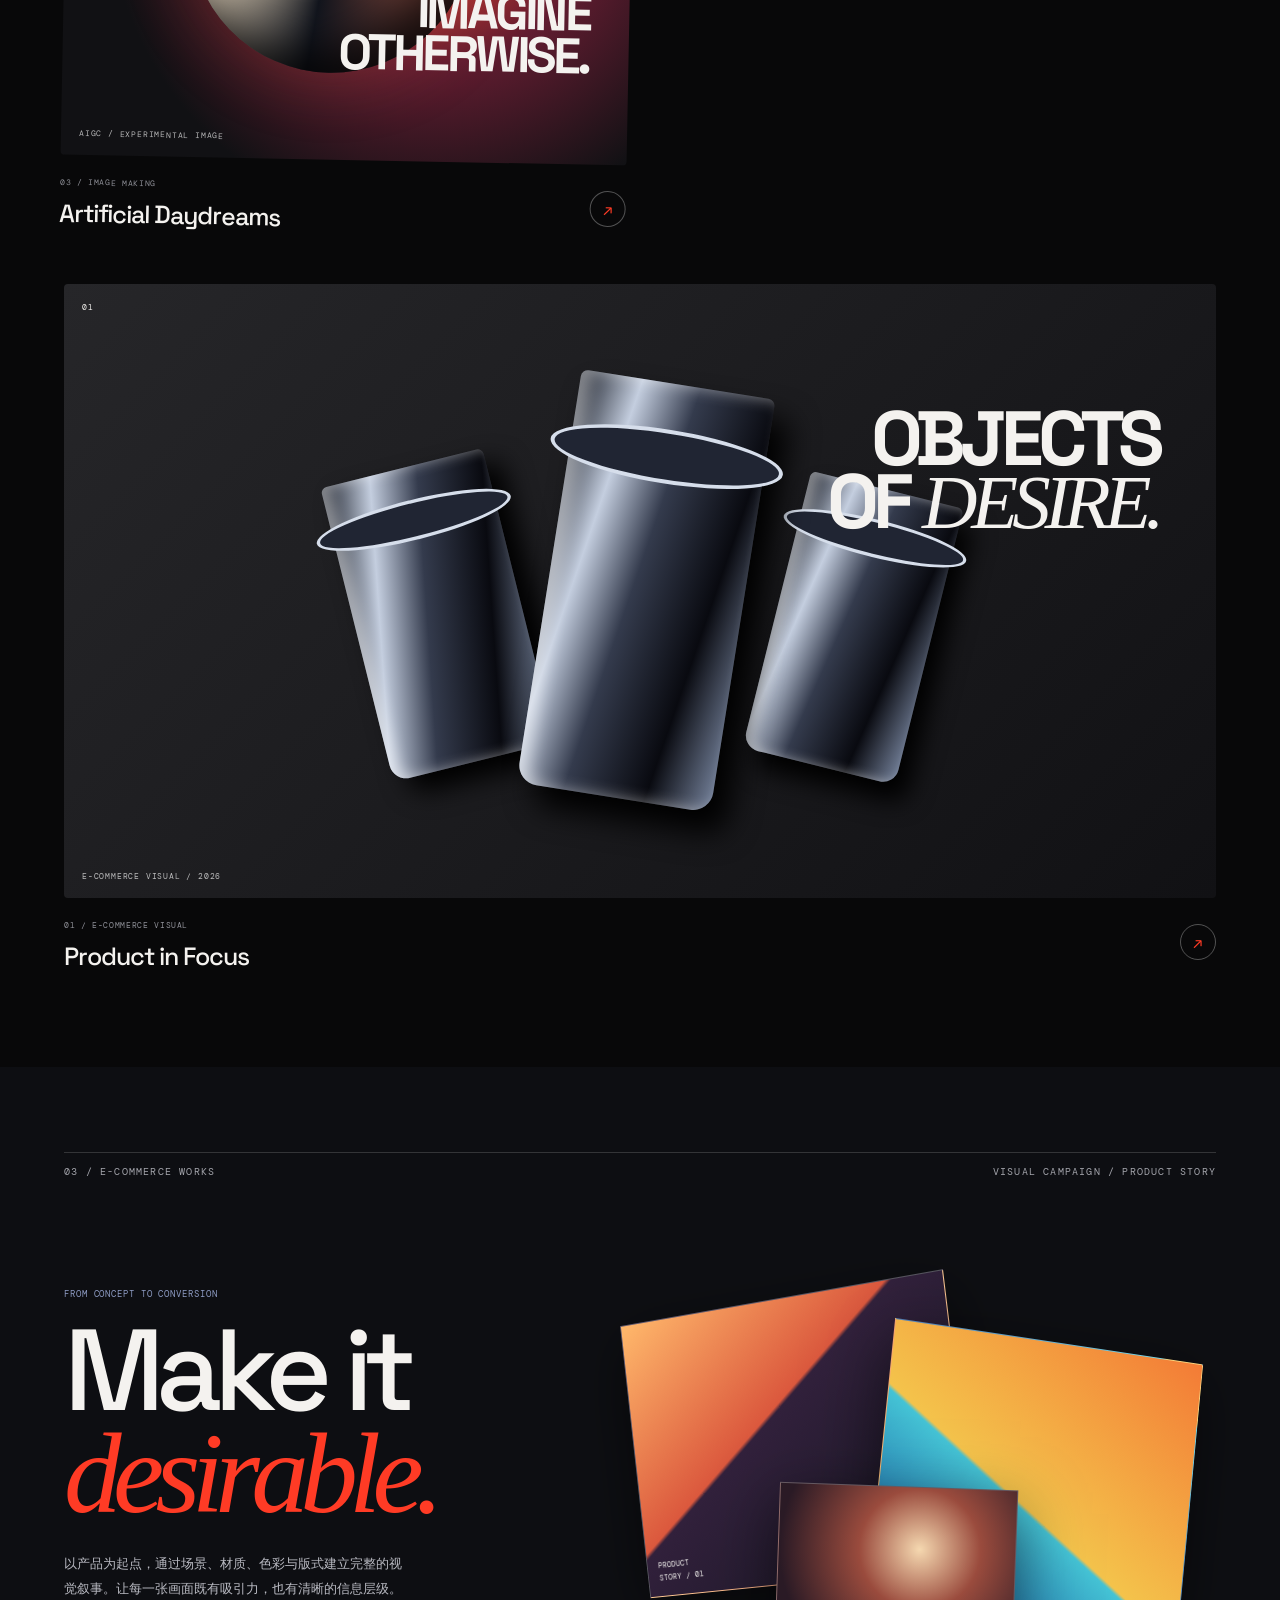
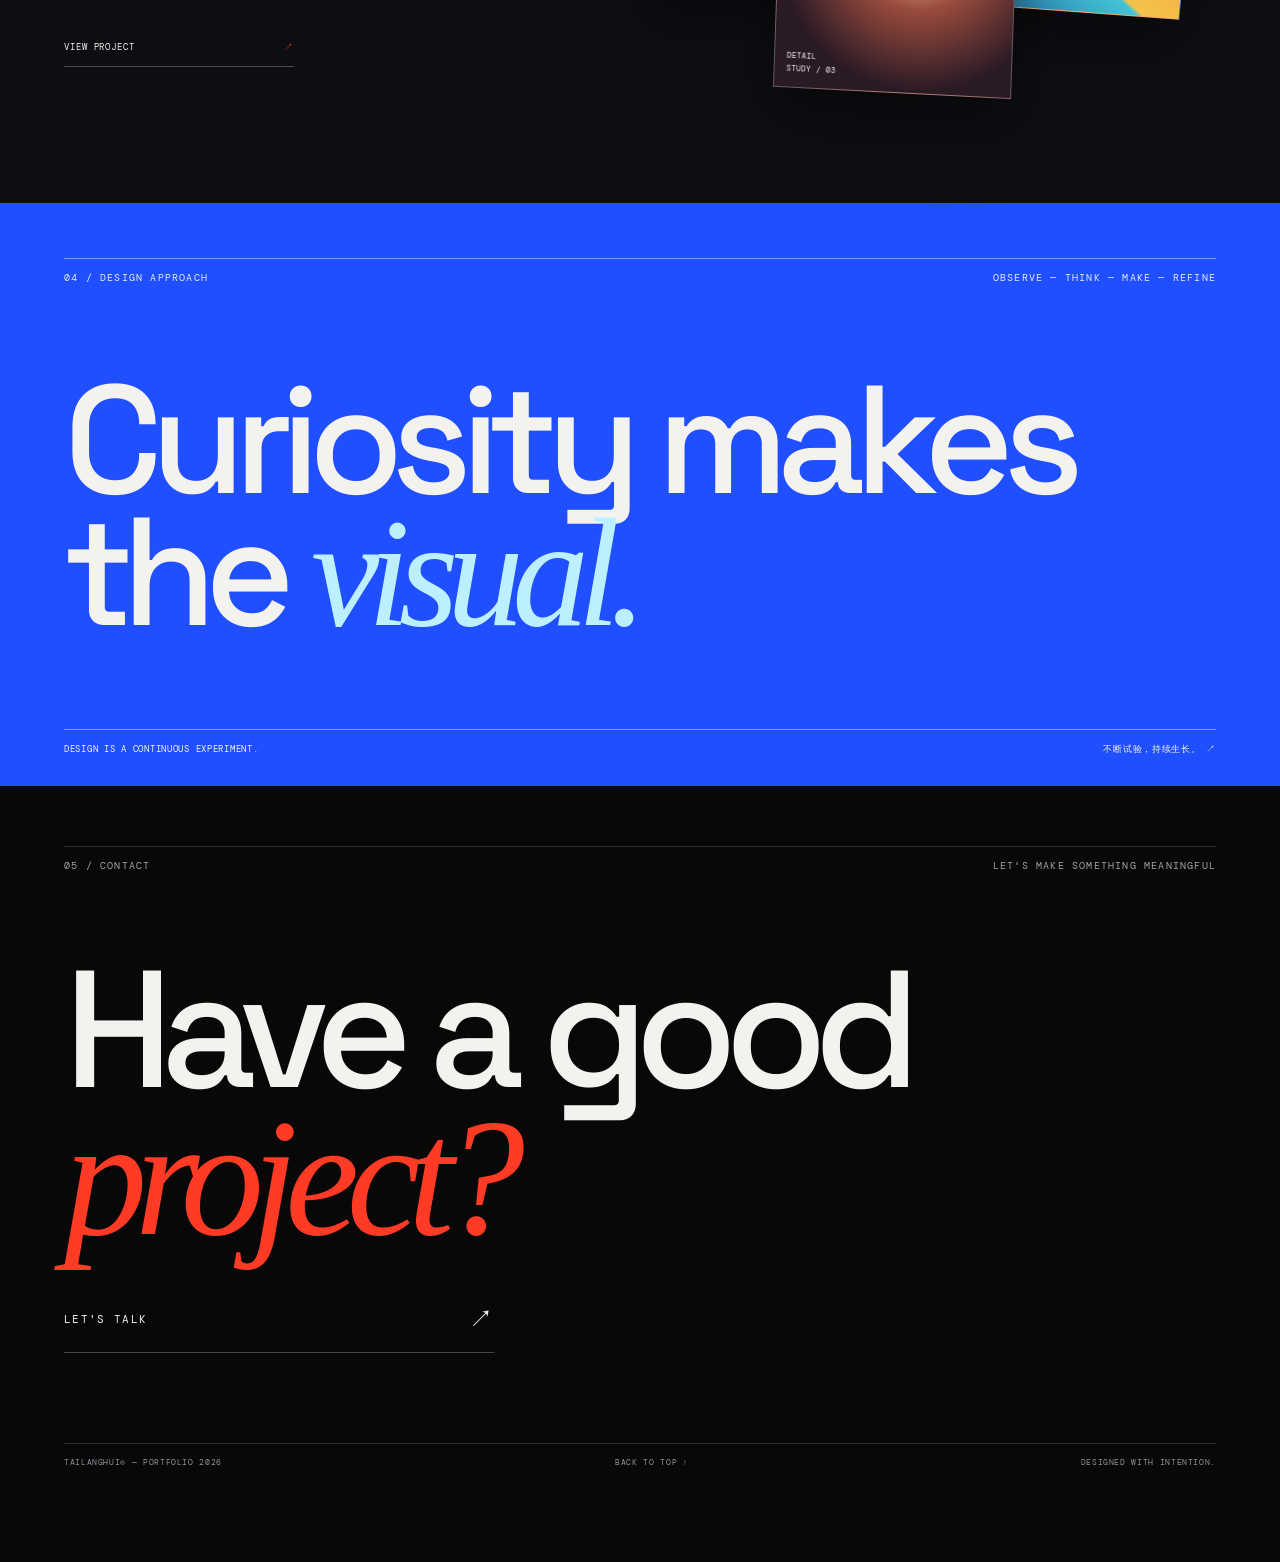
==== commit 26491620: "Animate portfolio title after one-second hero intro" ====
--- a/index.html
+++ b/index.html
@@ -4,7 +4,7 @@
 <div class="grain"></div><div class="pointer-glow"></div>
 <header class="topbar"><a class="wordmark" href="#home">TH<span>®</span></a><nav><a href="#selected">Brand</a><a href="#zzzip">ZZZ IP</a><a href="#selected">Graphic</a><a href="#selected">Type</a><a href="#commerce">AIGC</a></nav><a class="menu" href="#contact" aria-label="Contact">CONTACT ↗</a></header>
 <main>
-<section class="hero" id="home"><div class="hero-grid"></div><div class="hero-giant" aria-hidden="true">PORT<br><span>FOLIO</span></div><div class="hero-orbit orbit1"></div><div class="hero-orbit orbit2"></div><div class="hero-object"><div class="chrome-loop loop1"></div><div class="chrome-loop loop2"></div><div class="glass-core"></div><div class="spark spark1">✦</div><div class="spark spark2">✳</div><div class="hero-blue-shape"></div><span class="object-caption">FORM STUDY<br>NO. 026</span></div><div class="blue-swoosh"><svg viewBox="0 0 500 700"><path d="M15 20C175 115 252 75 475 8C362 160 340 275 488 670C300 482 190 350 12 455C122 300 110 175 15 20Z" fill="url(#g)"/><defs><linearGradient id="g" x1="0" y1="0" x2="1" y2="1"><stop stop-color="#46e8ff"/><stop offset=".42" stop-color="#0754ff"/><stop offset="1" stop-color="#1424a4"/></linearGradient></defs></svg></div><div class="micro top-left">VISUAL COMMUNICATION DESIGNER<br>SELECTED WORKS / 2026</div><div class="signature">Tailanghui<span>视觉传达设计 · DESIGN</span></div><div class="hero-copy"><span class="eyebrow">SELECTED WORKS / PERSONAL ARCHIVE</span><h1>PORTFOLIO<span class="reg">®</span></h1></div><div class="hero-note"><span class="crosshair">✳</span><p>从想法出发<br>把视觉、叙事与秩序<br>转化为有力量的设计。</p></div><div class="hero-side">01 — 04<br><span>DESIGN IN<br>PROGRESS</span></div><div class="hero-bottom"><span>BRAND IDENTITY · CHARACTER · GRAPHIC · AIGC</span><a href="#filmstrip">SCROLL TO EXPLORE <b>↓</b></a><span>BASED IN CHINA / 2026</span></div><div class="scroll-cue"><span></span></div></section>
+<section class="hero" id="home"><div class="hero-grid"></div><div class="hero-giant" aria-hidden="true"><span class="title-line"><i>P</i><i>O</i><i>R</i><i>T</i></span><span class="title-line second"><i>F</i><i>O</i><i>L</i><i>I</i><i>O</i></span></div><div class="hero-orbit orbit1"></div><div class="hero-orbit orbit2"></div><div class="hero-object"><div class="chrome-loop loop1"></div><div class="chrome-loop loop2"></div><div class="glass-core"></div><div class="spark spark1">✦</div><div class="spark spark2">✳</div><div class="hero-blue-shape"></div><span class="object-caption">FORM STUDY<br>NO. 026</span></div><div class="blue-swoosh"><svg viewBox="0 0 500 700"><path d="M15 20C175 115 252 75 475 8C362 160 340 275 488 670C300 482 190 350 12 455C122 300 110 175 15 20Z" fill="url(#g)"/><defs><linearGradient id="g" x1="0" y1="0" x2="1" y2="1"><stop stop-color="#46e8ff"/><stop offset=".42" stop-color="#0754ff"/><stop offset="1" stop-color="#1424a4"/></linearGradient></defs></svg></div><div class="micro top-left">VISUAL COMMUNICATION DESIGNER<br>SELECTED WORKS / 2026</div><div class="signature">Tailanghui<span>视觉传达设计 · DESIGN</span></div><div class="hero-copy"><span class="eyebrow">SELECTED WORKS / PERSONAL ARCHIVE</span><h1 class="stagger-title" aria-label="PORTFOLIO"><span>P</span><span>O</span><span>R</span><span>T</span><span>F</span><span>O</span><span>L</span><span>I</span><span>O</span><span class="reg">®</span></h1></div><div class="hero-note"><span class="crosshair">✳</span><p>从想法出发<br>把视觉、叙事与秩序<br>转化为有力量的设计。</p></div><div class="hero-side">01 — 04<br><span>DESIGN IN<br>PROGRESS</span></div><div class="hero-bottom"><span>BRAND IDENTITY · CHARACTER · GRAPHIC · AIGC</span><a href="#filmstrip">SCROLL TO EXPLORE <b>↓</b></a><span>BASED IN CHINA / 2026</span></div><div class="scroll-cue"><span></span></div></section>
 <section class="filmstrip" id="filmstrip"><div class="film-label">A SELECTION OF VISUAL WORLDS <span>DRAG / SCROLL →</span></div><div class="film-track"><a href="#selected" class="film-card f1"><span>01 / BRAND</span></a><a href="#commerce" class="film-card f2"><span>02 / E-COMMERCE</span></a><a href="#selected" class="film-card f3"><span>03 / IMAGE MAKING</span></a><a href="#selected" class="film-card f4"><span>04 / ILLUSTRATION</span></a><a href="#selected" class="film-card f5"><span>05 / EXPERIMENT</span></a><a href="#selected" class="film-card f6"><span>06 / ZZZIP®</span></a></div></section>
 <section class="about section" id="about"><div class="section-top"><span>01 / PERSONAL INFO</span><span>ABOUT THE DESIGNER</span></div><div class="about-layout"><h2>Starting from<br>an <em>idea.</em></h2><div class="about-text"><p>我是一名视觉传达设计专业学生，关注品牌视觉、数字体验、图像叙事与设计系统。通过研究、概念和持续试验，让每个项目形成清晰而独特的视觉语言。</p><p class="small-en">VISUAL COMMUNICATION / BRANDING / DIGITAL EXPERIENCE / AIGC</p><a href="#selected" class="line-link">DISCOVER MY WORKS <span>↗</span></a></div></div><div class="marquee"><div>THINK VISUALLY ✳ MAKE WITH INTENTION ✳ KEEP EXPLORING ✳&nbsp;</div><div>THINK VISUALLY ✳ MAKE WITH INTENTION ✳ KEEP EXPLORING ✳&nbsp;</div></div></section>
 <section class="selected section" id="selected"><div class="section-top"><span>02 / SELECTED WORKS</span><span>BRAND · IP · GRAPHIC · TYPE · AIGC</span></div><div class="selected-heading"><h2>Selected<br><em>works.</em></h2><p>Craft powerful visual experiences<br>integrating visuals, narrative and technology.</p></div><div class="work-filters"><button class="active" data-filter="all">ALL PROJECTS <sup>04</sup></button><button data-filter="brand">BRAND / IP</button><button data-filter="image">IMAGE / AIGC</button><button data-filter="commerce">PRODUCT VISUAL</button></div><div class="work-stack"><a class="work-card card-tilt" data-type="brand" href="projects/brand.html"><div class="work-art cover-brand"><span class="cover-no">02</span><div class="brand-disc">GOOD<br>THINGS<span>®</span></div><div class="brand-mini">IDENTITY<br>IN MOTION</div><span class="cover-tag">BRAND IDENTITY / PACKAGING</span></div><div class="work-info"><div><span>02 / BRAND DESIGN</span><h3>Good Things Studio</h3></div><span class="arrow">↗</span></div></a>
--- a/style.css
+++ b/style.css
@@ -195,3 +195,152 @@
  .statement h2,.contact h2{font-size:clamp(54px,14vw,92px)}
  .footer-bottom{gap:12px;flex-wrap:wrap;font-size:9px}
 }
+/* LINSHEN 风格：作品集排版优化 */
+:root {
+  --accent: #ff3b25;
+}
+
+/* 顶部悬浮导航 */
+.topbar {
+  top: 16px;
+  left: 2%;
+  right: 2%;
+  padding: 10px 14px;
+  border: 1px solid #ffffff30;
+  border-radius: 22px;
+  background: rgba(38, 38, 40, 0.78);
+  backdrop-filter: blur(18px);
+  -webkit-backdrop-filter: blur(18px);
+}
+
+/* 左上角标志 */
+.wordmark {
+  display: grid;
+  place-items: center;
+  width: 36px;
+  height: 36px;
+  border-radius: 10px;
+  background: var(--accent);
+  color: white;
+}
+
+/* 导航文字 */
+.topbar nav a:hover {
+  color: var(--accent);
+}
+
+/* 联系按钮 */
+.menu {
+  padding: 10px 18px;
+  border: none;
+  border-radius: 30px;
+  background: var(--accent);
+  color: white;
+}
+
+/* 首屏背景 */
+.hero {
+  background:
+    radial-gradient(
+      ellipse at 75% 45%,
+      #292326 0%,
+      #111011 38%,
+      #050505 78%
+    );
+}
+
+/* 背景超大字 */
+.hero-giant {
+  left: 3%;
+  top: 12%;
+  color: var(--accent);
+  text-shadow: none;
+}
+
+.hero-giant span {
+  color: var(--accent);
+  -webkit-text-stroke: 0;
+}
+
+/* 主标题 */
+.hero-copy {
+  left: 3.5%;
+  z-index: 5;
+}
+
+.hero-copy .eyebrow {
+  color: #aaa;
+  letter-spacing: 0.16em;
+}
+
+/* 个人签名 */
+.signature span {
+  color: #aaa;
+}
+
+/* 项目区强调色 */
+.selected-heading h2 em,
+.about-layout h2 em,
+.arrow,
+.line-link span {
+  color: var(--accent);
+}
+
+.work-filters button.active,
+.work-filters button:hover {
+  color: var(--accent);
+  border-color: var(--accent);
+}
+
+/* 手机端适配 */
+@media (max-width: 700px) {
+  .topbar {
+    left: 12px;
+    right: 12px;
+    top: 10px;
+    padding: 8px 10px;
+  }
+
+  .topbar nav {
+    gap: 8px;
+    overflow: hidden;
+    font-size: 7px;
+  }
+
+  .topbar nav a:nth-child(n+4) {
+    display: none;
+  }
+
+  .menu {
+    padding: 9px 11px;
+    font-size: 8px;
+  }
+
+  .hero-giant {
+    top: 18%;
+    left: 4%;
+    font-size: 25vw;
+  }
+
+  .hero-object {
+    width: 65vw;
+    height: 85vw;
+    right: -8%;
+    top: 26%;
+  }
+
+  .hero-copy {
+    left: 5%;
+    bottom: 32%;
+    max-width: 95%;
+  }
+
+  .hero-copy h1 {
+    font-size: 13vw;
+  }
+
+  .signature {
+    left: 5%;
+  }
+}
+
